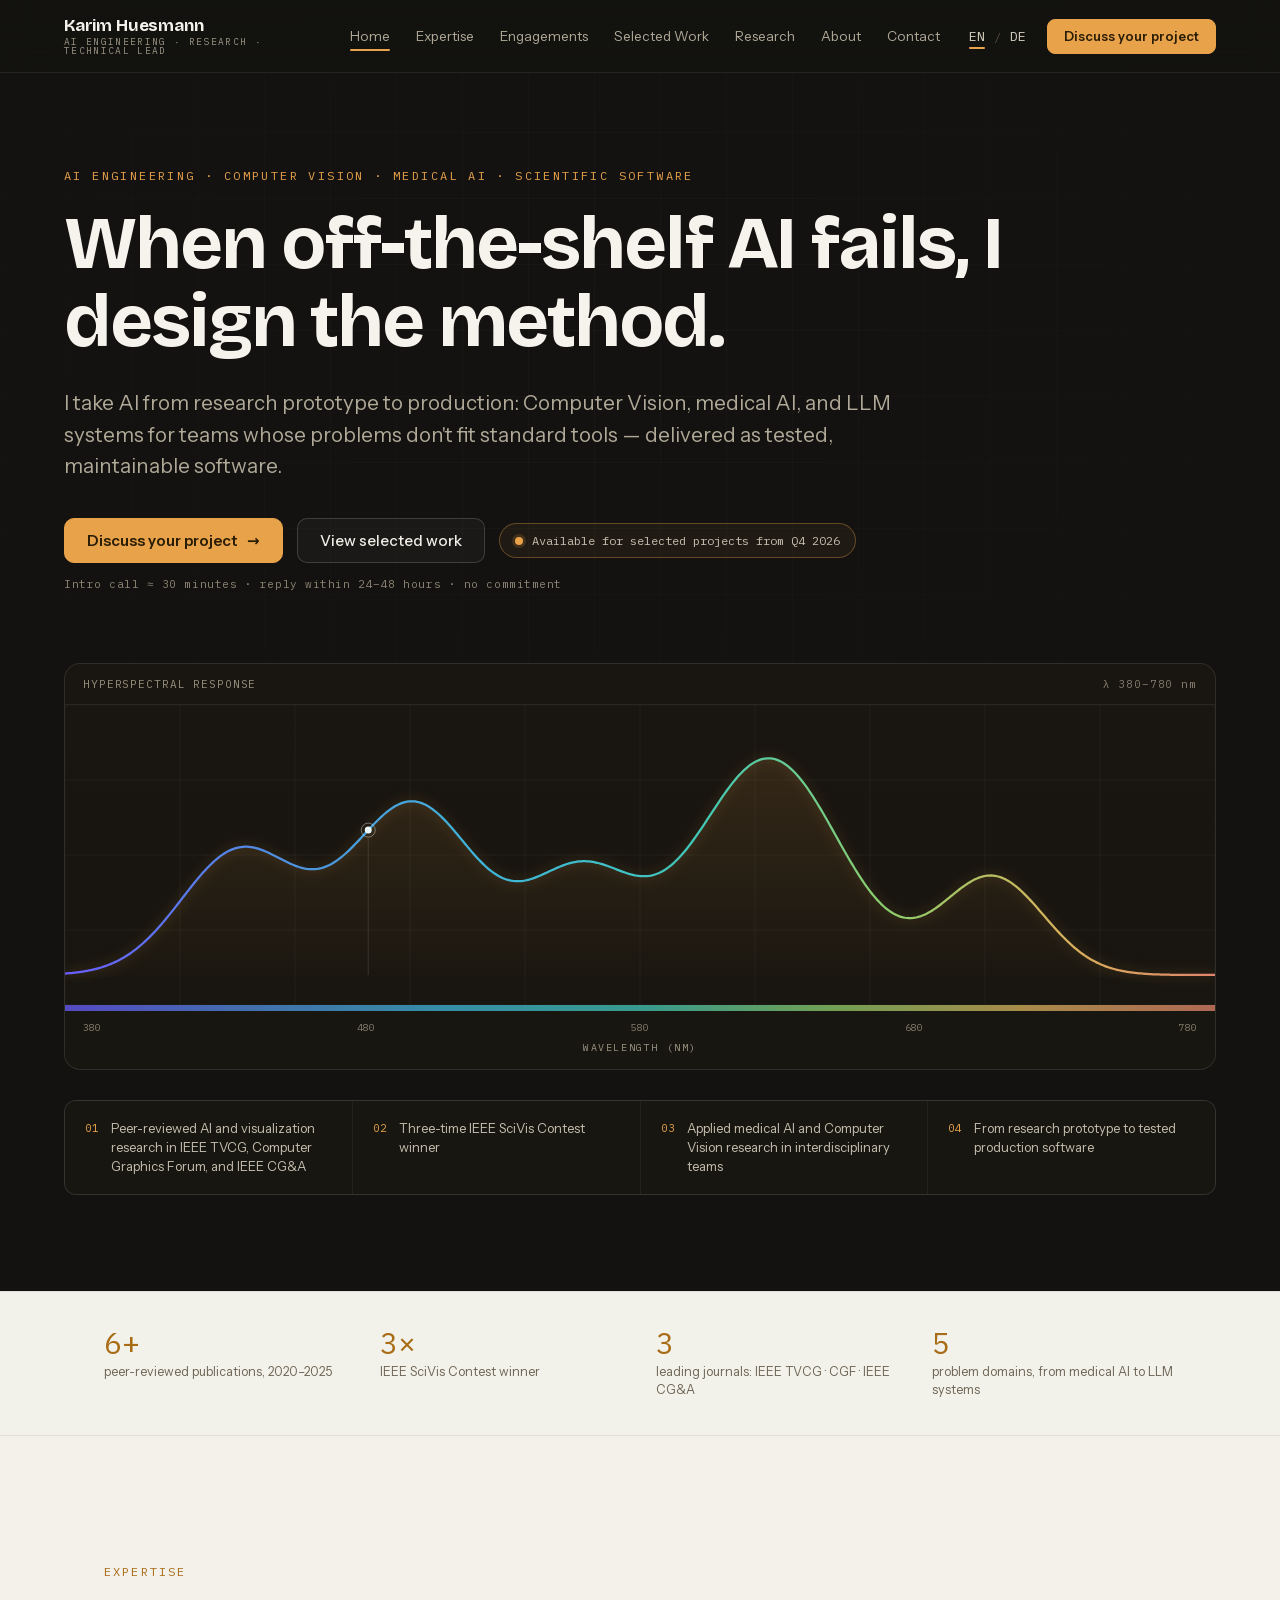
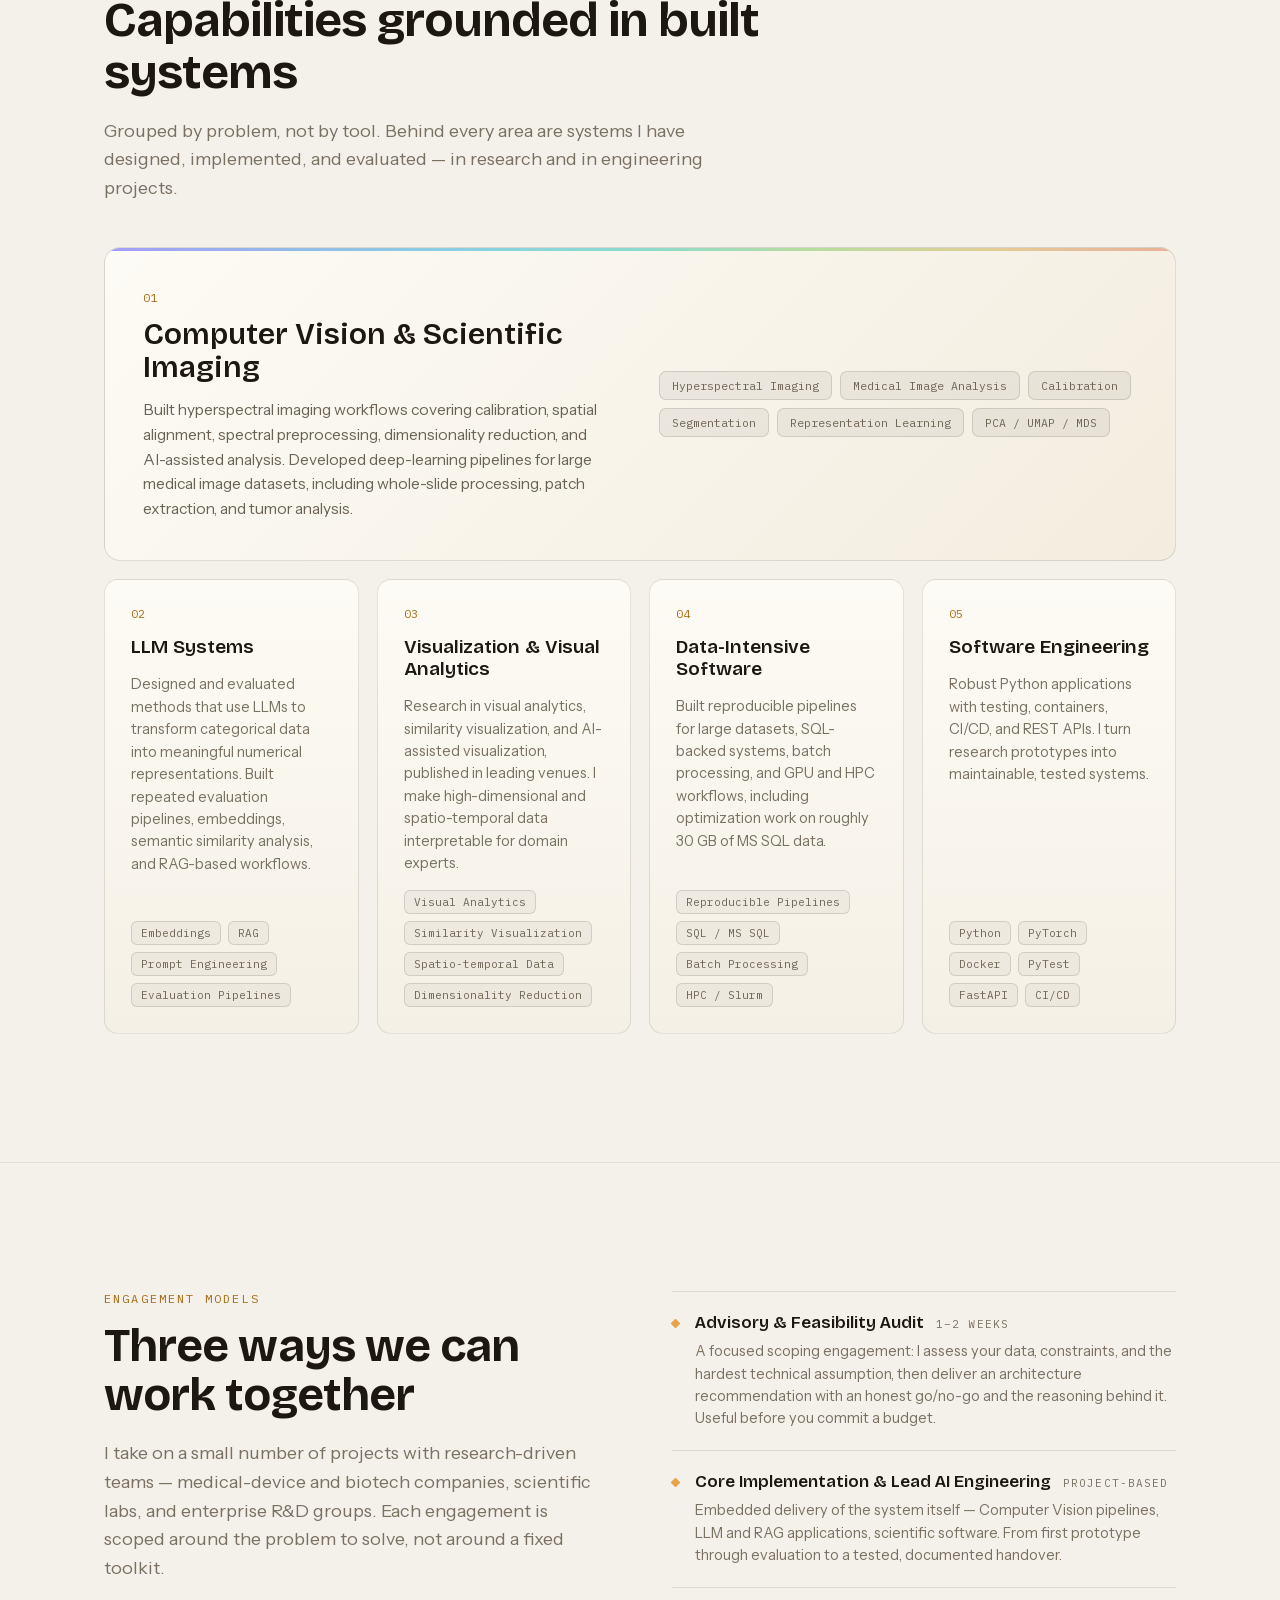
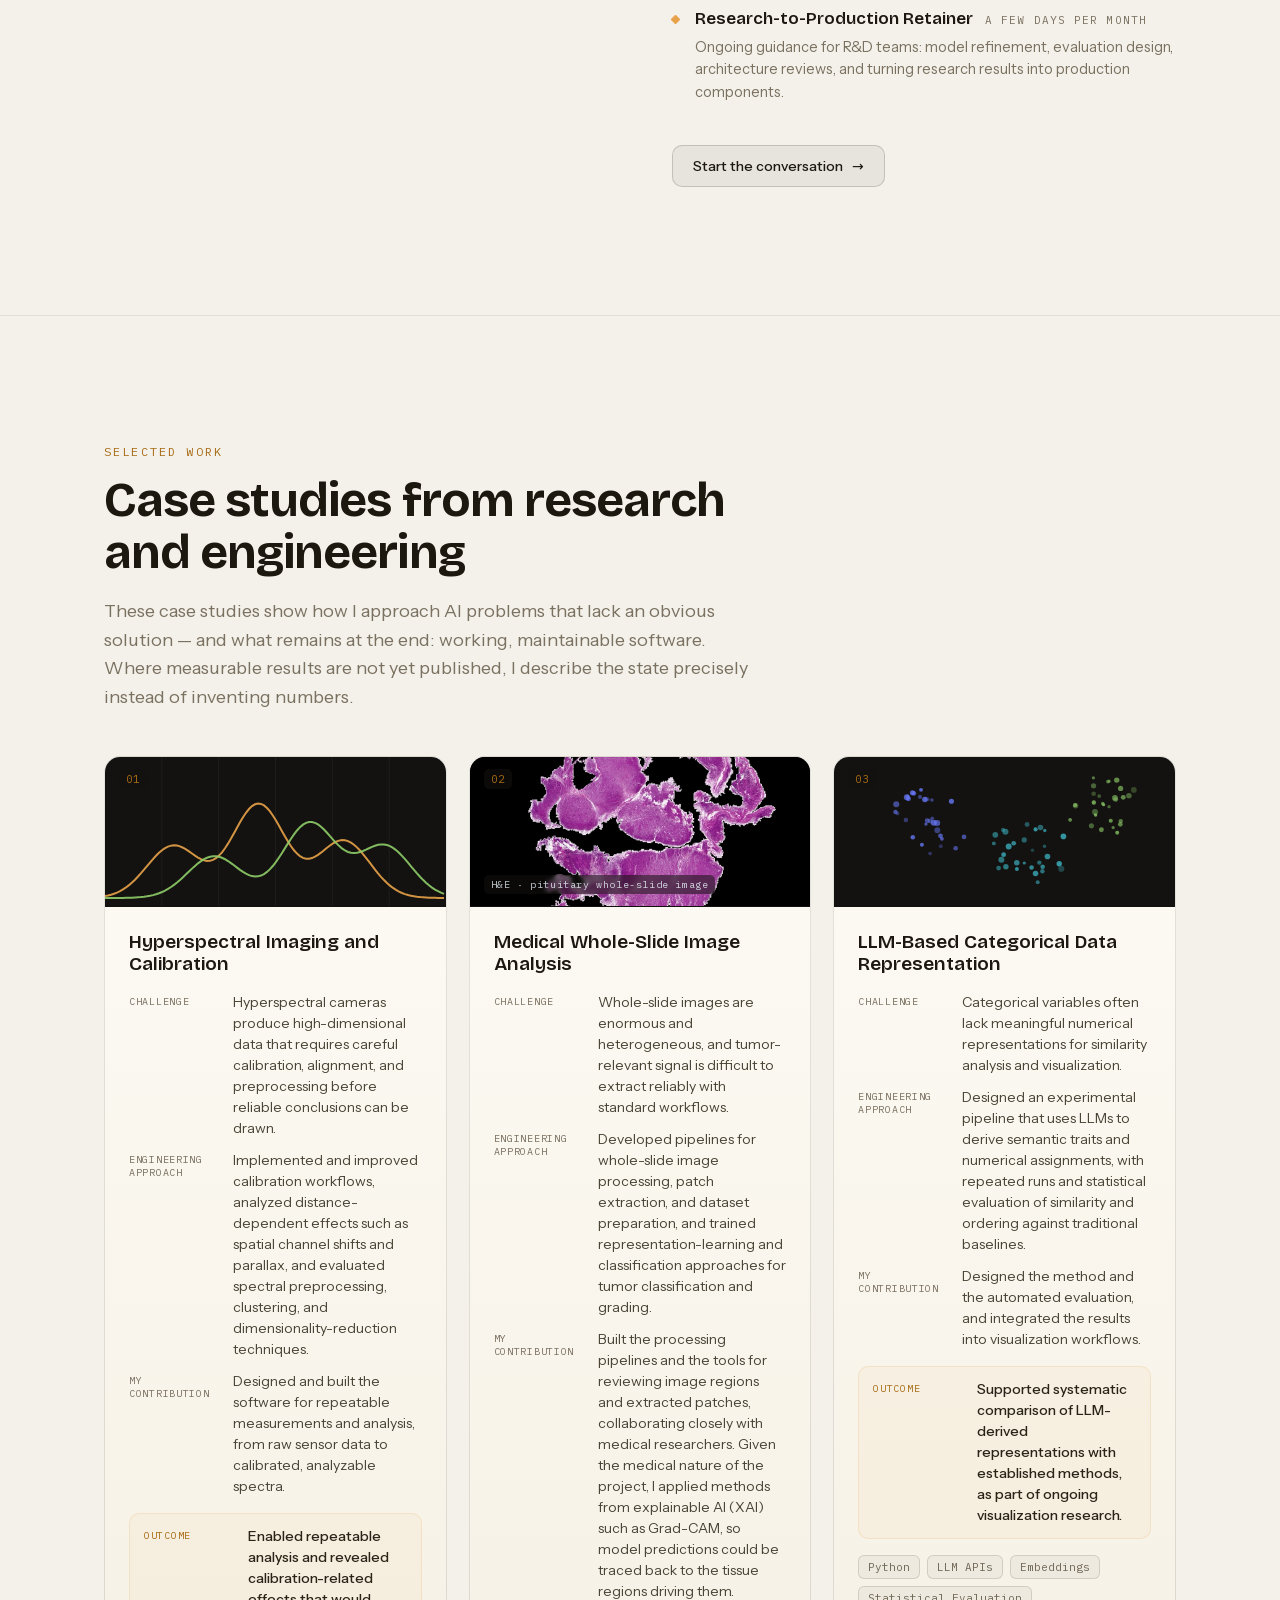
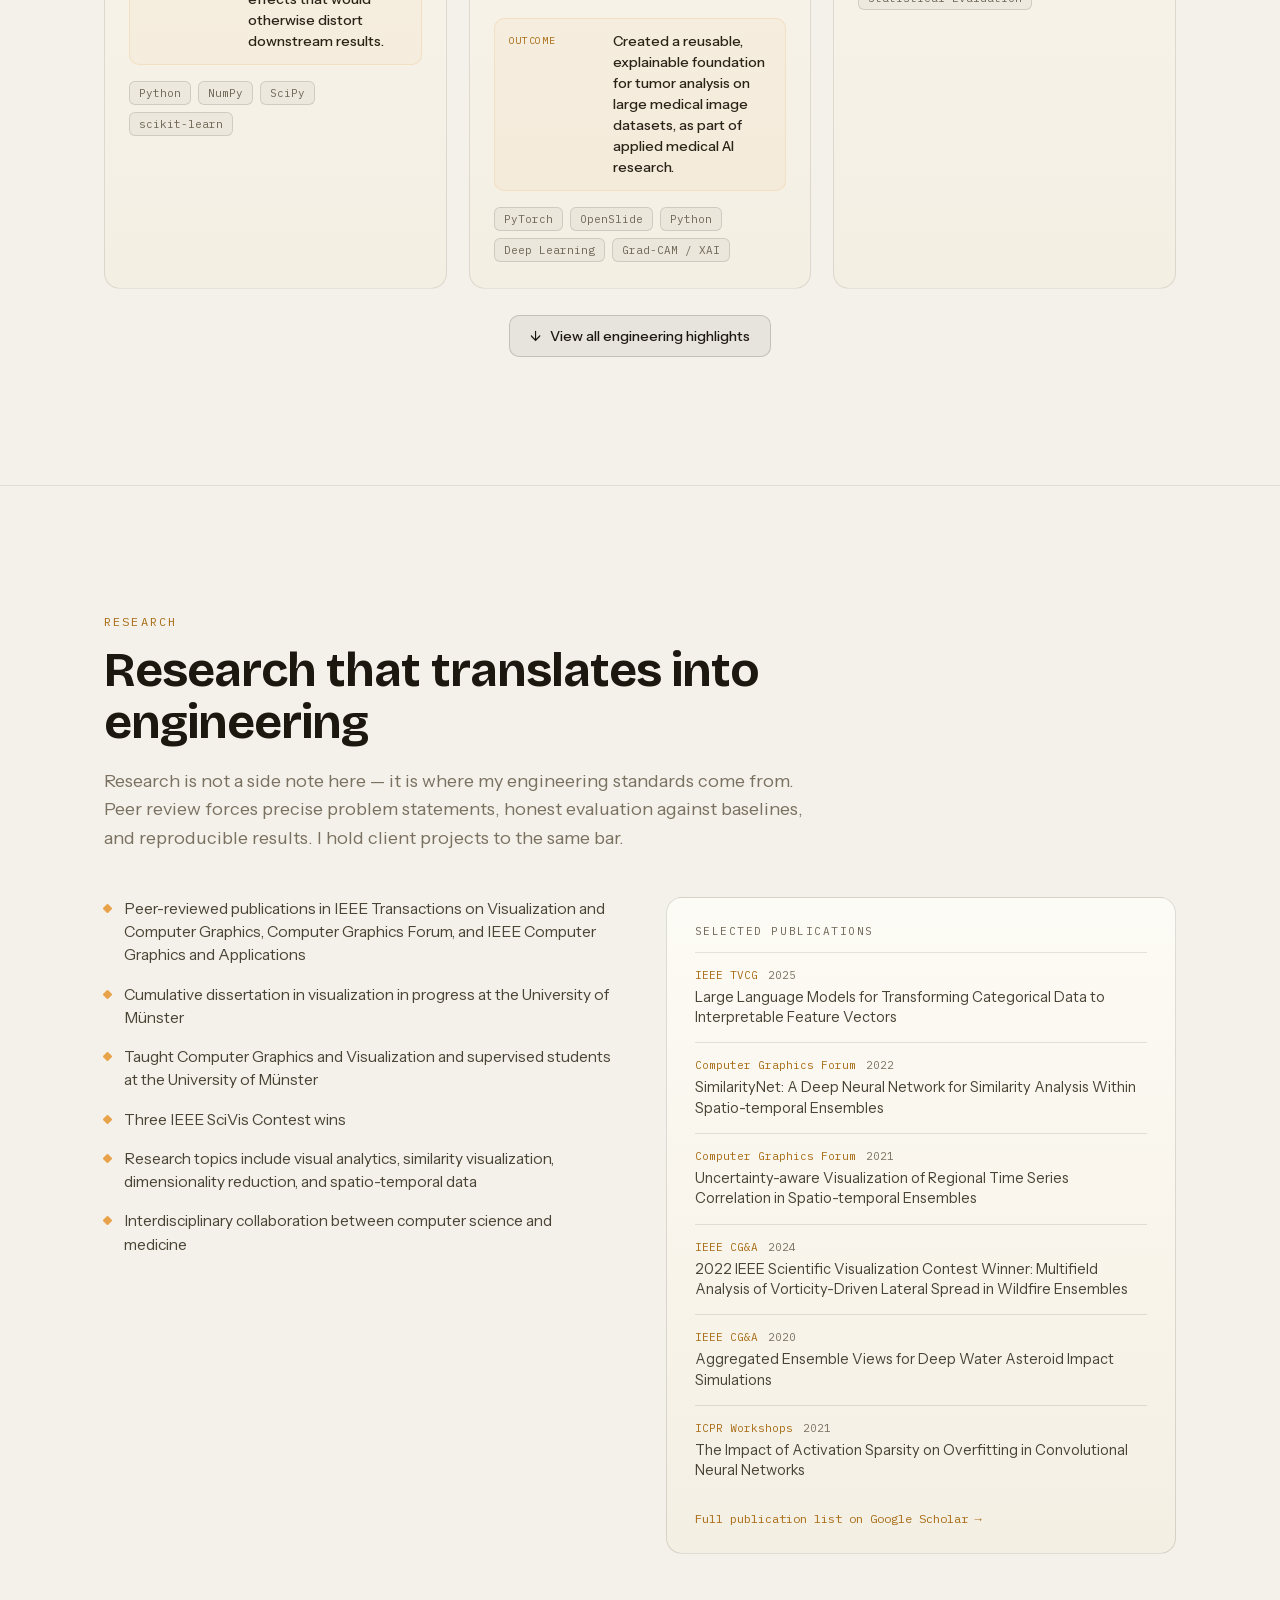
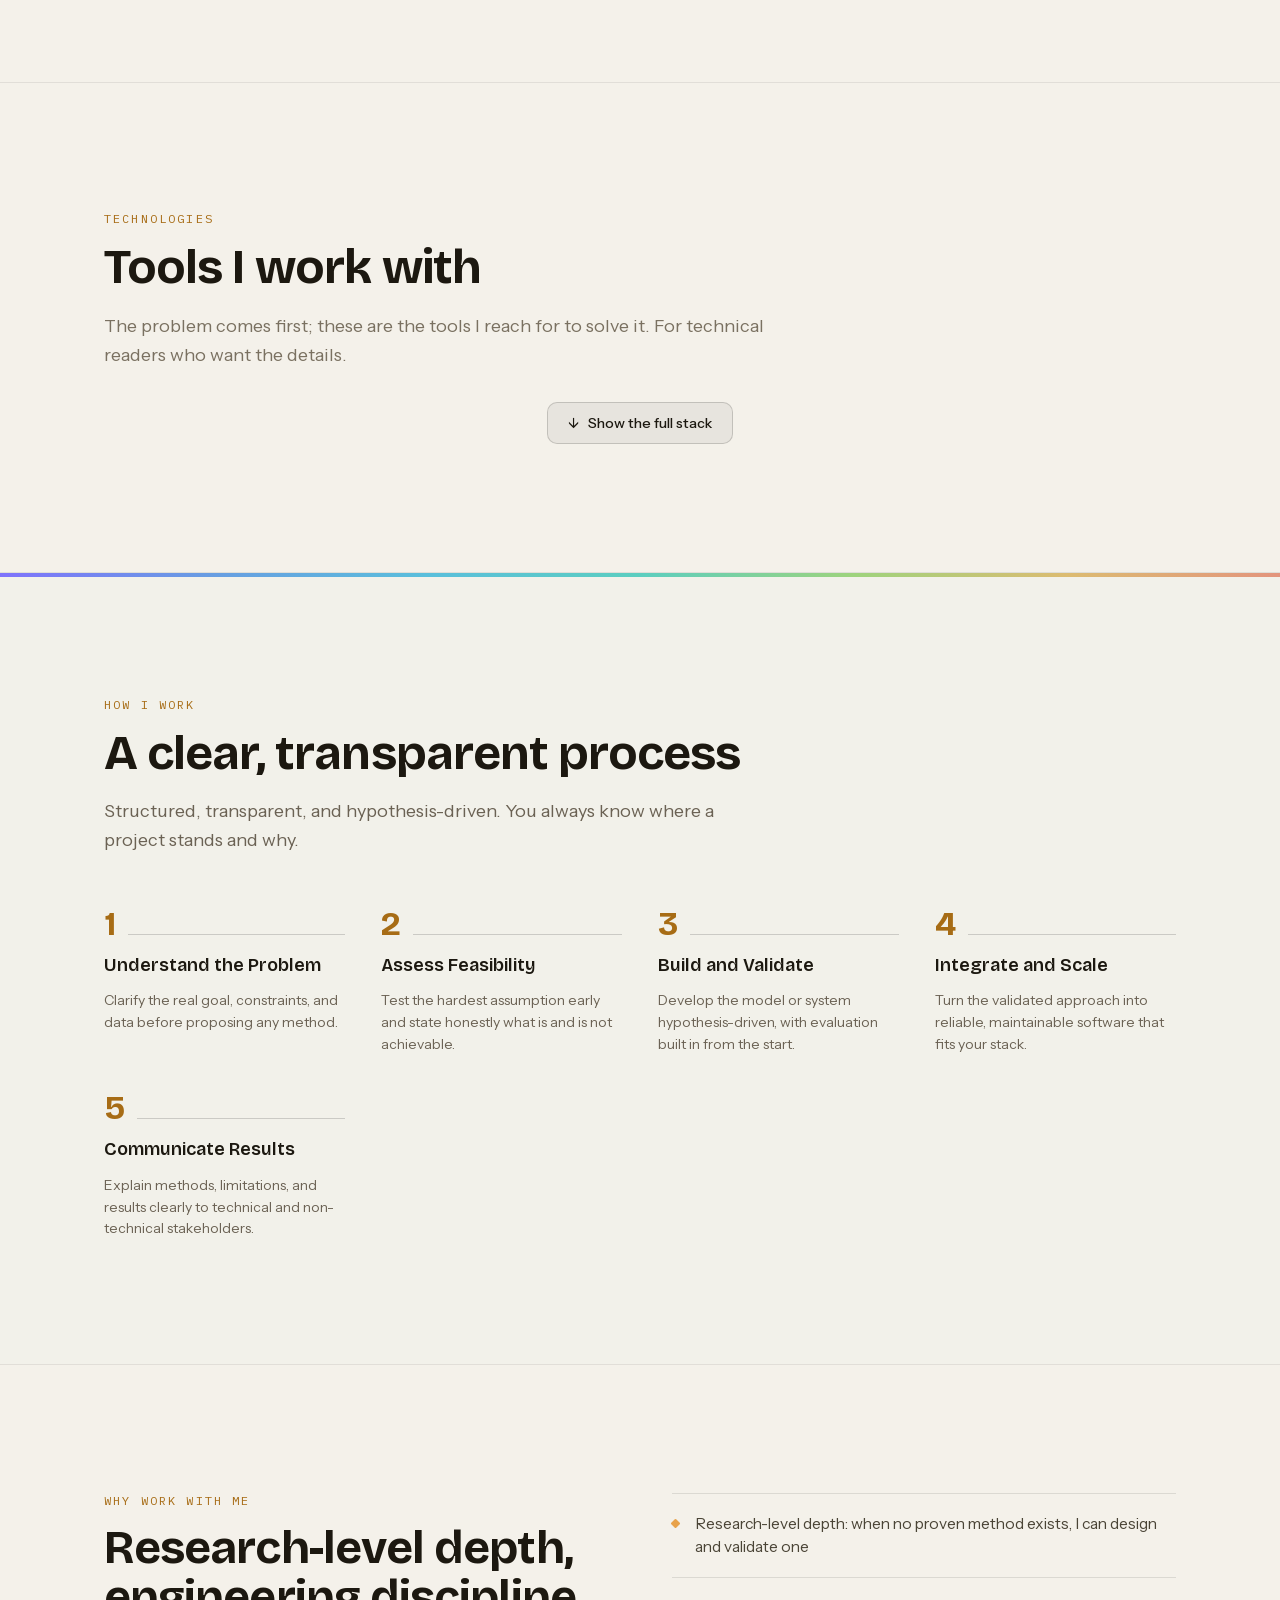
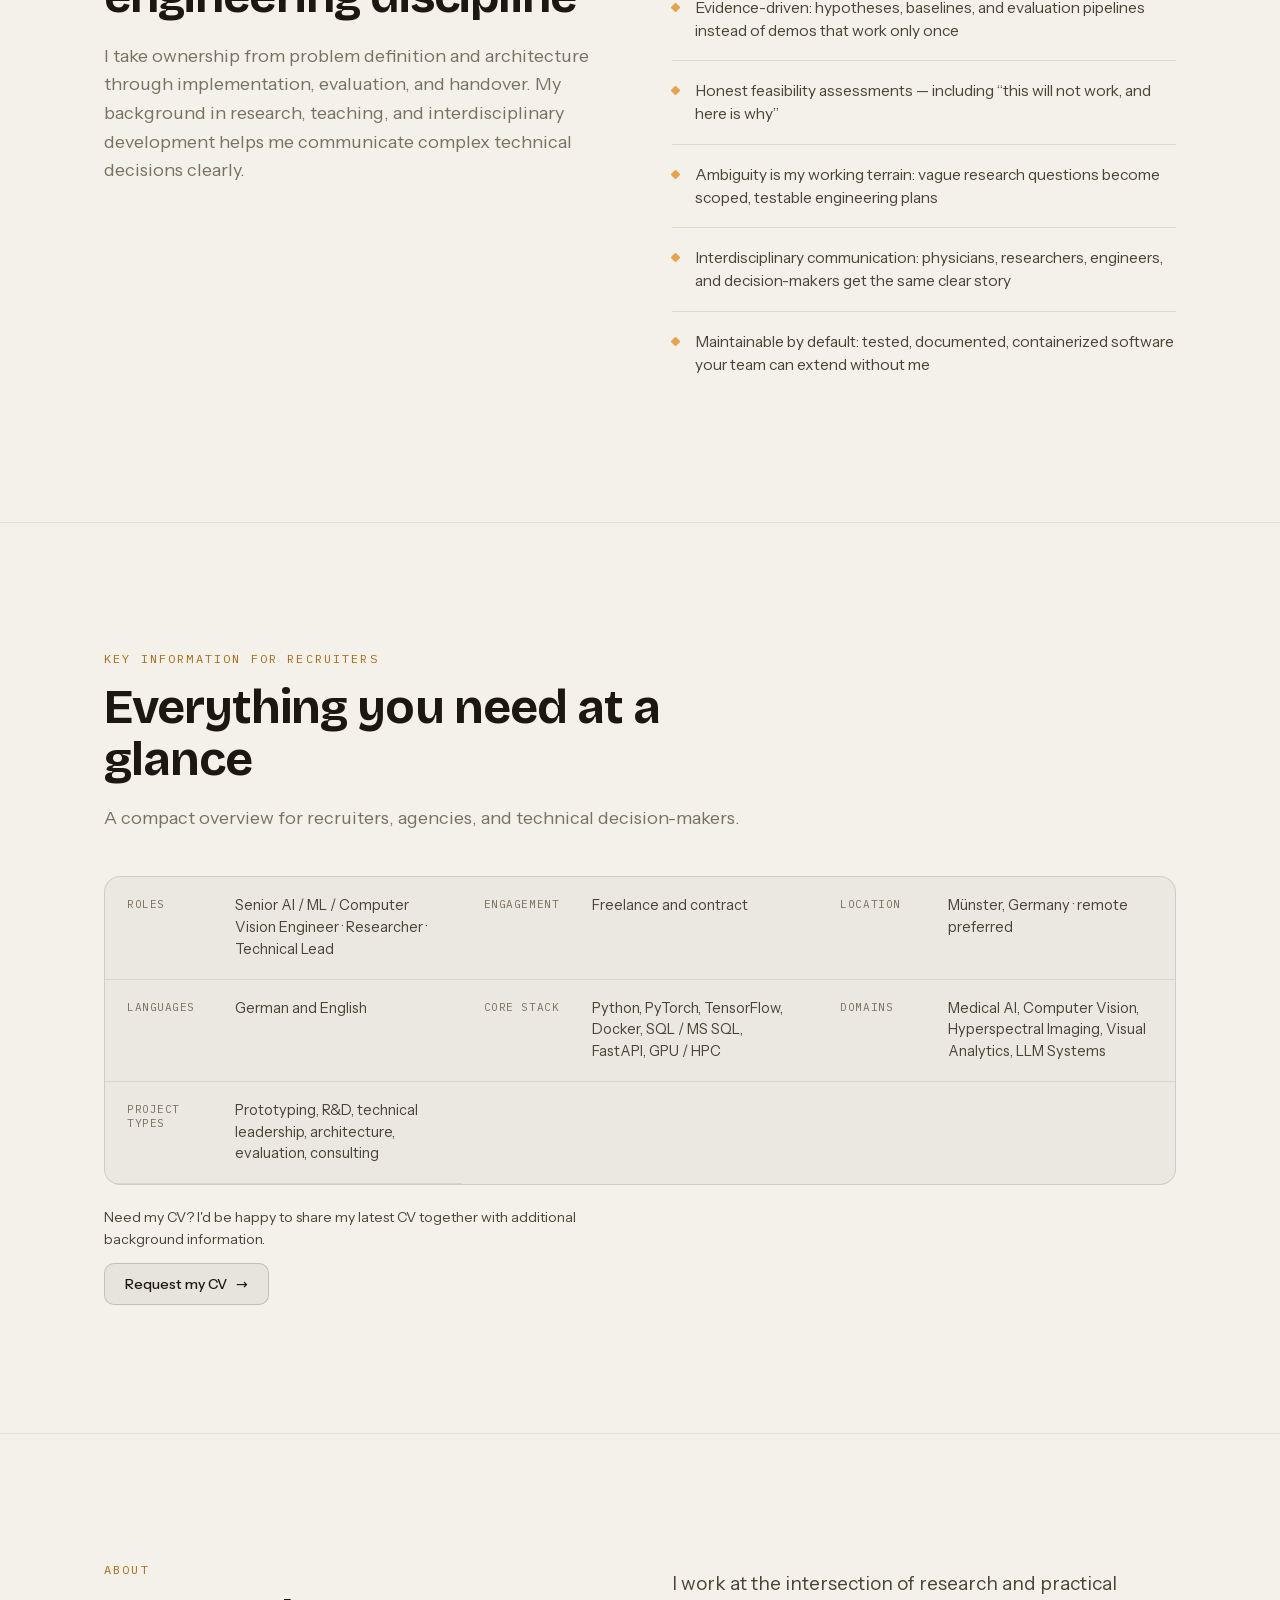
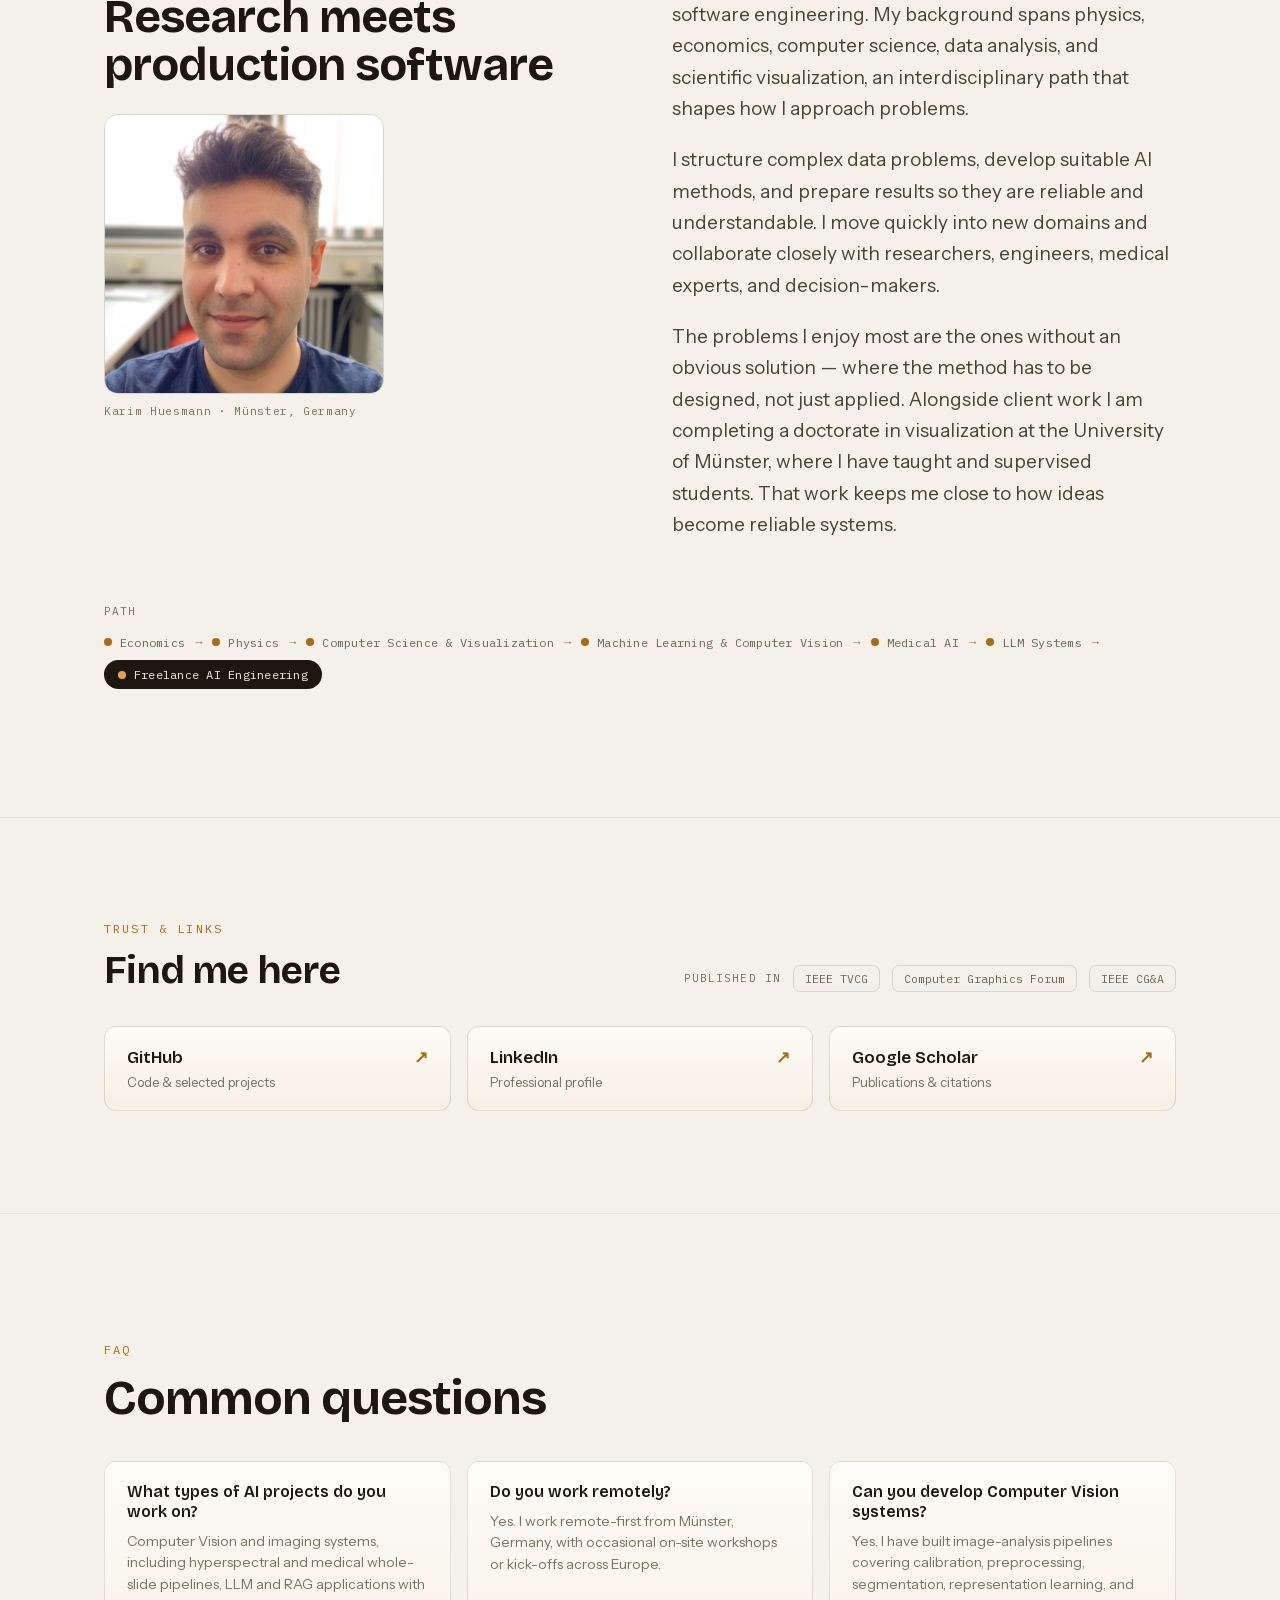
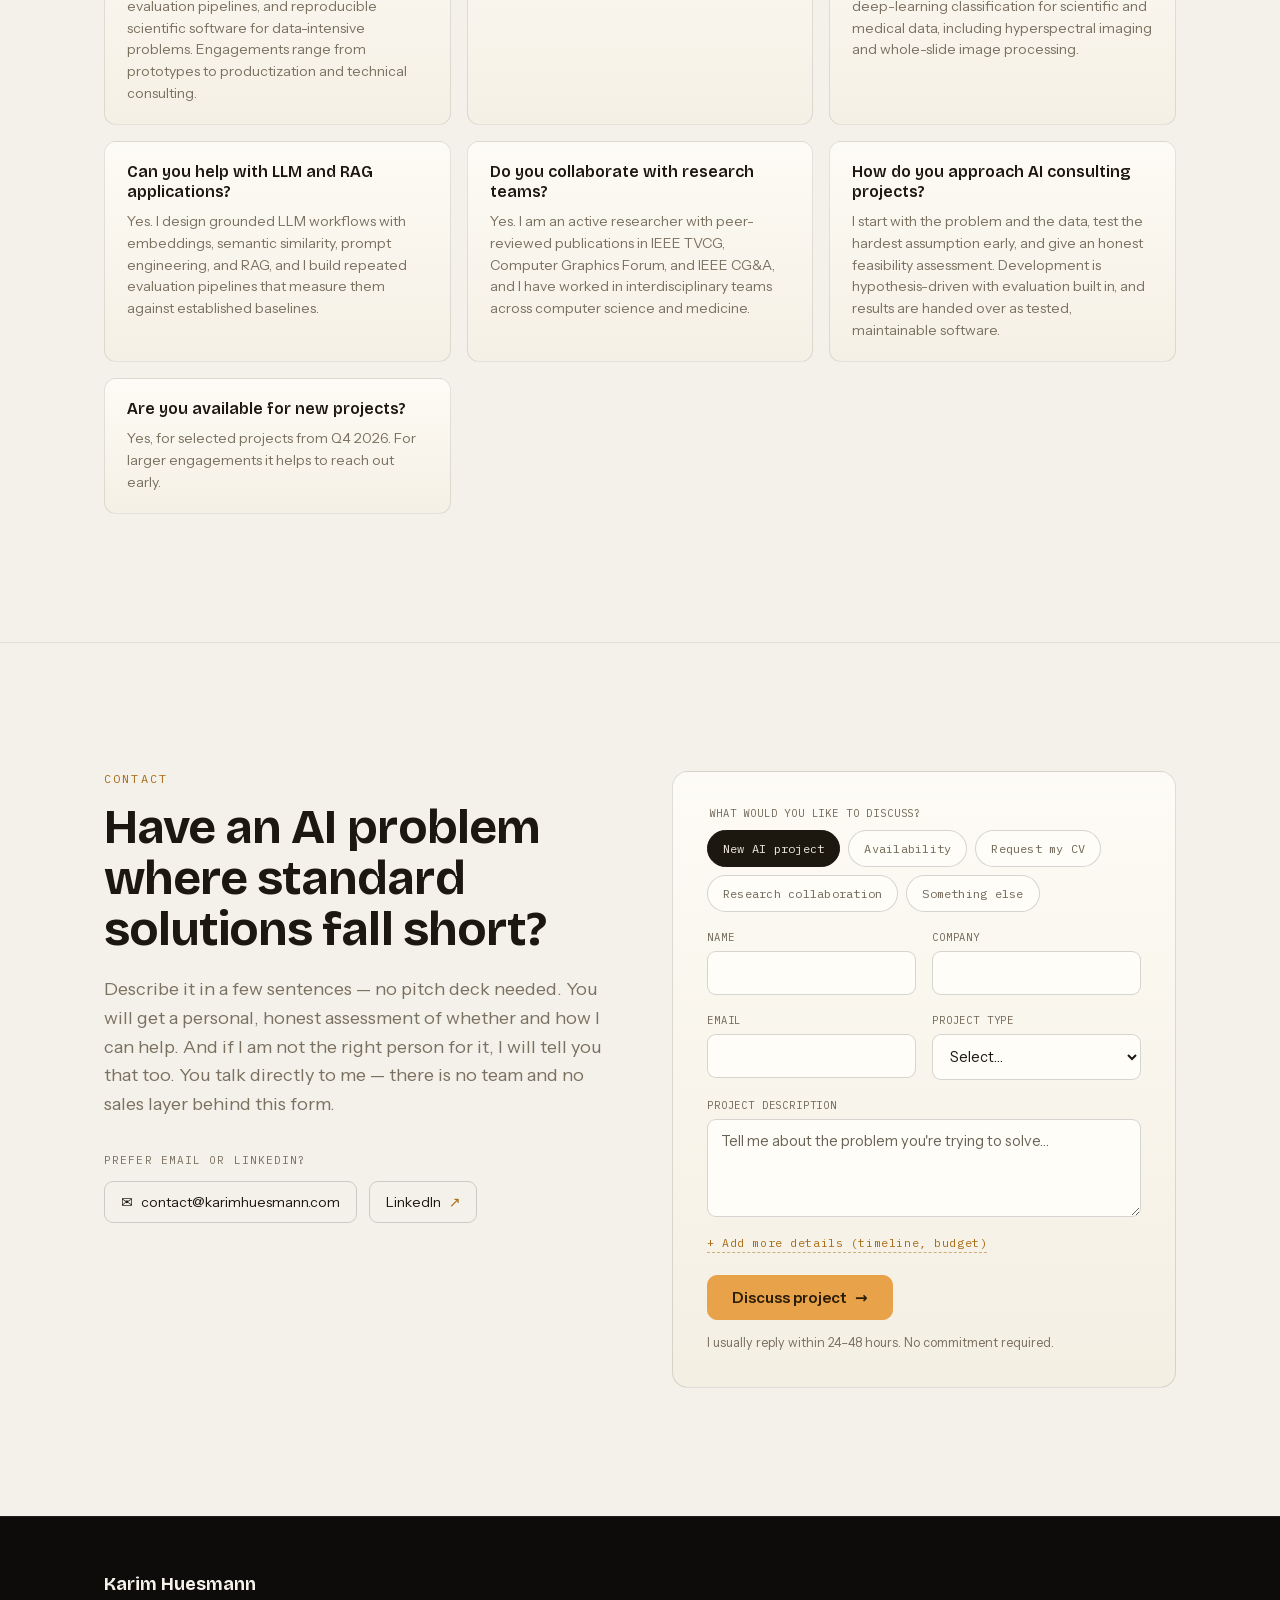
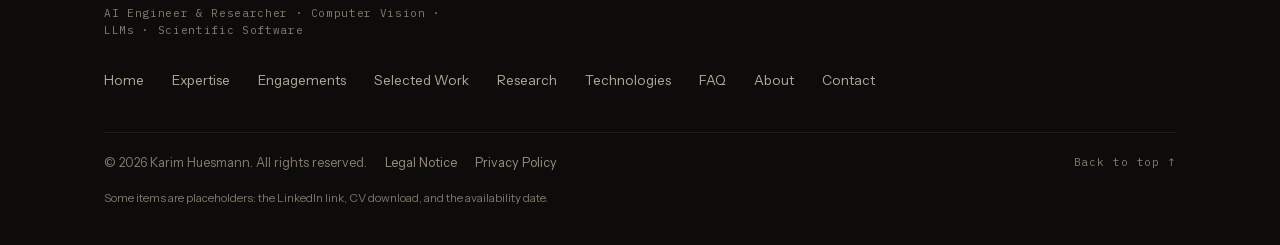
==== index.html @ e83dd6cb "some additions and changes" ====
<!DOCTYPE html>
<!--
  Standalone hand-editable version of karimhuesmann.com.
  - All content is plain HTML below. English text lives in the elements;
    German translations live in data-de attributes on the same elements
    (the small script at the bottom swaps them).
  - Fonts are in ./fonts, icons and og-image in the site root.
  - All styling lives in styles.css (fonts, base rules, then one class per component,
    ordered top to bottom of the page). No inline styles.
-->
<html lang="en">
<head>
<meta charset="utf-8">
<meta name="viewport" content="width=device-width, initial-scale=1">
<title>Karim Huesmann | Freelance AI Engineer | Computer Vision, LLMs &amp; Medical AI</title>
<meta name="description" content="Freelance AI engineer and researcher in Münster, Germany. Computer Vision, LLM and RAG systems, medical imaging, and reproducible Python pipelines.">
<link rel="canonical" href="https://karimhuesmann.com/">
<meta name="robots" content="index,follow,max-image-preview:large">
<meta name="theme-color" content="#131210">
<link rel="icon" href="favicon.ico" sizes="48x48">
<link rel="icon" type="image/png" sizes="32x32" href="favicon-32x32.png">
<link rel="apple-touch-icon" href="apple-touch-icon.png">
<link rel="manifest" href="site.webmanifest">
<meta property="og:type" content="website">
<meta property="og:site_name" content="Karim Huesmann">
<meta property="og:title" content="Karim Huesmann | Freelance AI Engineer | Computer Vision, LLMs &amp; Medical AI">
<meta property="og:description" content="Freelance AI engineer and researcher in Münster, Germany. Computer Vision, LLM and RAG systems, medical imaging, and reproducible Python pipelines.">
<meta property="og:url" content="https://karimhuesmann.com/">
<meta property="og:image" content="https://karimhuesmann.com/og-image.png">
<meta property="og:image:width" content="1200">
<meta property="og:image:height" content="630">
<meta property="og:image:alt" content="Karim Huesmann, Freelance AI Engineer and Researcher: Computer Vision, LLMs and RAG, Medical AI, Scientific Software">
<meta property="og:locale" content="en_US">
<meta property="og:locale:alternate" content="de_DE">
<meta name="twitter:card" content="summary_large_image">
<meta name="twitter:title" content="Karim Huesmann | Freelance AI Engineer | Computer Vision, LLMs &amp; Medical AI">
<meta name="twitter:description" content="Freelance AI engineer and researcher in Münster, Germany. Computer Vision, LLM and RAG systems, medical imaging, and reproducible Python pipelines.">
<meta name="twitter:image" content="https://karimhuesmann.com/og-image.png">
<script type="application/ld+json">{"@context": "https://schema.org", "@graph": [{"@type": "Person", "@id": "https://karimhuesmann.com/#karim", "name": "Karim Huesmann", "url": "https://karimhuesmann.com/", "jobTitle": "Freelance AI Engineer and Researcher", "email": "mailto:karxxm@googlemail.com", "sameAs": ["https://scholar.google.de/citations?user=oMyql-AAAAAJ", "https://github.com/khuesmann", "https://dblp.org/pid/227/6052.html", "https://www.researchgate.net/profile/Karim-Huesmann"], "address": {"@type": "PostalAddress", "addressLocality": "Münster", "addressCountry": "DE"}, "affiliation": {"@type": "CollegeOrUniversity", "name": "University of Münster"}, "knowsLanguage": ["de", "en"], "knowsAbout": ["Computer Vision", "Hyperspectral Imaging", "Medical Image Analysis", "Whole-Slide Imaging", "Large Language Models", "Retrieval-Augmented Generation", "Embeddings", "Visual Analytics", "Scientific Visualization", "Machine Learning", "Deep Learning", "Python", "PyTorch", "TensorFlow", "Reproducible Research", "Data Pipelines"]}, {"@type": "WebSite", "@id": "https://karimhuesmann.com/#website", "url": "https://karimhuesmann.com/", "name": "Karim Huesmann", "inLanguage": ["en", "de"], "publisher": {"@id": "https://karimhuesmann.com/#karim"}}, {"@type": "ProfessionalService", "@id": "https://karimhuesmann.com/#service", "name": "Karim Huesmann · AI Engineering", "url": "https://karimhuesmann.com/", "image": "https://karimhuesmann.com/og-image.png", "description": "Freelance AI engineering and consulting: Computer Vision systems, LLM and RAG applications, AI prototyping and productization, data and research pipelines, technical consulting.", "provider": {"@id": "https://karimhuesmann.com/#karim"}, "address": {"@type": "PostalAddress", "addressLocality": "Münster", "addressCountry": "DE"}, "areaServed": "Remote / Europe"}, {"@type": "FAQPage", "@id": "https://karimhuesmann.com/#faq", "mainEntity": [{"@type": "Question", "name": "What types of AI projects do you work on?", "acceptedAnswer": {"@type": "Answer", "text": "Computer Vision and imaging systems, including hyperspectral and medical whole-slide pipelines, LLM and RAG applications with evaluation pipelines, and reproducible scientific software for data-intensive problems. Engagements range from prototypes to productization and technical consulting."}}, {"@type": "Question", "name": "Do you work remotely?", "acceptedAnswer": {"@type": "Answer", "text": "Yes. I work remote-first from Münster, Germany, with occasional on-site workshops or kick-offs across Europe."}}, {"@type": "Question", "name": "Can you develop Computer Vision systems?", "acceptedAnswer": {"@type": "Answer", "text": "Yes. I have built image-analysis pipelines covering calibration, preprocessing, segmentation, representation learning, and deep-learning classification for scientific and medical data, including hyperspectral imaging and whole-slide image processing."}}, {"@type": "Question", "name": "Can you help with LLM and RAG applications?", "acceptedAnswer": {"@type": "Answer", "text": "Yes. I design grounded LLM workflows with embeddings, semantic similarity, prompt engineering, and RAG, and I build repeated evaluation pipelines that measure them against established baselines."}}, {"@type": "Question", "name": "Do you collaborate with research teams?", "acceptedAnswer": {"@type": "Answer", "text": "Yes. I am an active researcher with peer-reviewed publications in IEEE TVCG, Computer Graphics Forum, and IEEE CG&A, and I have worked in interdisciplinary teams across computer science and medicine."}}, {"@type": "Question", "name": "How do you approach AI consulting projects?", "acceptedAnswer": {"@type": "Answer", "text": "I start with the problem and the data, test the hardest assumption early, and give an honest feasibility assessment. Development is hypothesis-driven with evaluation built in, and results are handed over as tested, maintainable software."}}, {"@type": "Question", "name": "Are you available for new projects?", "acceptedAnswer": {"@type": "Answer", "text": "Yes, for selected projects from Q4 2026. For larger engagements it helps to reach out early."}}]}]}</script>
<link rel="stylesheet" href="styles.css">
</head>
<body>
<div id="page">
<a class="kh-skip" href="#home"><span data-de="Zum Inhalt springen">Skip to content</span></a>

<header class="site-header">
  <div class="header-inner">
    <a class="brand" href="#home">
      <span class="brand-name">Karim Huesmann</span>
      <span class="brand-role"><span data-de="AI Engineering · Forschung · Technical Lead">AI Engineering · Research · Technical Lead</span></span>
    </a>
    <nav class="nav-desktop" data-desktop-nav="" aria-label="Primary">
      
        <a class="nav-link hv1" href="#home"><span data-de="Start">Home</span></a>
      
        <a class="nav-link hv1" href="#expertise">Expertise</a>
      
        <a class="nav-link hv1" href="#services"><span data-de="Zusammenarbeit">Engagements</span></a>
      
        <a class="nav-link hv1" href="#projects"><span data-de="Projekte">Selected Work</span></a>
      
        <a class="nav-link hv1" href="#research"><span data-de="Forschung">Research</span></a>
      
        <a class="nav-link hv1" href="#about"><span data-de="Über mich">About</span></a>
      
        <a class="nav-link hv1" href="#contact"><span data-de="Kontakt">Contact</span></a>
      
    </nav>
    <div class="header-actions">
      <div class="lang-switch">
        <button id="btn-en" class="lang-btn active" aria-pressed="true">EN</button>
        <span class="lang-divider">/</span>
        <button id="btn-de" class="lang-btn" aria-pressed="false">DE</button>
      </div>
      <a class="hv2 header-cta" data-desktop-nav="" href="#contact"><span data-de="Projekt besprechen">Discuss your project</span></a>
      <button class="burger" data-menu-btn="" id="menu-btn" aria-label="Menu" aria-expanded="false">
        <span class="burger-line"></span>
        <span class="burger-line"></span>
        <span class="burger-line"></span>
      </button>
    </div>
  </div>
  <div class="mobile-panel" data-mobile-panel="" id="mobile-panel" hidden>
      
        <a class="mobile-link" href="#home"><span data-de="Start">Home</span></a>
      
        <a class="mobile-link" href="#expertise">Expertise</a>
      
        <a class="mobile-link" href="#services"><span data-de="Zusammenarbeit">Engagements</span></a>
      
        <a class="mobile-link" href="#projects"><span data-de="Projekte">Selected Work</span></a>
      
        <a class="mobile-link" href="#research"><span data-de="Forschung">Research</span></a>
      
        <a class="mobile-link" href="#about"><span data-de="Über mich">About</span></a>
      
        <a class="mobile-link" href="#contact"><span data-de="Kontakt">Contact</span></a>
      
      <a class="mobile-cta" href="#contact"><span data-de="Projekt besprechen">Discuss your project</span></a>
    </div>
</header>

<main>
<section class="hero" id="home">
  <div class="hero-bg" aria-hidden="true"></div>
  <div class="hero-inner">
    <h1 class="hero-title">
      <span class="hero-eyebrow" data-hero-in=""><span data-de="AI Engineering · Computer Vision · Medical AI · Wissenschaftliche Software">AI Engineering · Computer Vision · Medical AI · Scientific Software</span></span>
      <span class="hero-headline" data-hero-in=""><span data-de="Wo Standard-KI scheitert, entwerfe ich die Methode.">When off-the-shelf AI fails, I design the method.</span></span>
    </h1>
    <p class="hero-sub" data-hero-in=""><span data-de="Ich bringe KI vom Forschungsprototyp in die Produktion: Computer-Vision-, Medical-AI- und LLM-Systeme für Teams, deren Probleme nicht in Standardwerkzeuge passen — übergeben als getestete, wartbare Software.">I take AI from research prototype to production: Computer Vision, medical AI, and LLM systems for teams whose problems don't fit standard tools — delivered as tested, maintainable software.</span></p>
    <div class="hero-actions" data-hero-in="">
      <a class="hv3 btn-primary" href="#contact"><span data-de="Projekt besprechen">Discuss your project</span> <span aria-hidden="true">→</span></a>
      <a class="hv4 btn-ghost" href="#projects"><span data-de="Ausgewählte Arbeiten ansehen">View selected work</span></a>
        <span class="avail-badge">
          <span class="avail-dot" data-pulse=""></span><span data-de="Verfügbar für ausgewählte Projekte ab Q4 2026">Available for selected projects from Q4 2026</span>
        </span>
    </div>
    <p class="hero-micro" data-hero-in=""><span data-de="Kennenlerngespräch ≈ 30 Min. · Antwort innerhalb von 24–48 h · unverbindlich">Intro call ≈ 30 minutes · reply within 24–48 hours · no commitment</span></p>
    <div class="hero-chart" data-hero-in="">
      <div class="chart-head">
        <span class="chart-label-strong">HYPERSPECTRAL RESPONSE</span>
        <span class="chart-label">λ 380–780 nm</span>
      </div>
      <div class="chart-body">
        <canvas class="canvas-block" id="hero-canvas" aria-hidden="true"></canvas>
      </div>
      <div class="spectrum-strip" aria-hidden="true"></div>
      <div class="chart-axis-wrap">
        <div class="chart-axis">
          <span>380</span><span>480</span><span>580</span><span>680</span><span>780</span>
        </div>
        <div class="chart-axis-title">Wavelength (nm)</div>
      </div>
    </div>
    <div class="trust-grid" data-hero-in="">
      
        <div class="trust-cell">
          <span class="trust-num">01</span>
          <span class="trust-text"><span data-de="Begutachtete KI- und Visualisierungsforschung in IEEE TVCG, Computer Graphics Forum und IEEE CG&amp;A">Peer-reviewed AI and visualization research in IEEE TVCG, Computer Graphics Forum, and IEEE CG&amp;A</span></span>
        </div>
      
        <div class="trust-cell">
          <span class="trust-num">02</span>
          <span class="trust-text"><span data-de="Dreifacher Gewinner des IEEE SciVis Contest">Three-time IEEE SciVis Contest winner</span></span>
        </div>

        <div class="trust-cell">
          <span class="trust-num">03</span>
          <span class="trust-text"><span data-de="Angewandte Medical-AI- und Computer-Vision-Forschung in interdisziplinären Teams">Applied medical AI and Computer Vision research in interdisciplinary teams</span></span>
        </div>

        <div class="trust-cell">
          <span class="trust-num">04</span>
          <span class="trust-text"><span data-de="Vom Forschungsprototyp zu getesteter, produktionsreifer Software">From research prototype to tested production software</span></span>
        </div>
      
    </div>
  </div>
</section>

<section class="stats-strip" aria-label="Key numbers">
  <div class="container stats-row" data-reveal="">
    <div class="stat-cell">
      <span class="stat-num">6+</span>
      <span class="stat-label"><span data-de="Begutachtete Publikationen, 2020–2025">peer-reviewed publications, 2020–2025</span></span>
    </div>
    <div class="stat-cell">
      <span class="stat-num">3×</span>
      <span class="stat-label"><span data-de="IEEE SciVis Contest Gewinner">IEEE SciVis Contest winner</span></span>
    </div>
    <div class="stat-cell">
      <span class="stat-num">3</span>
      <span class="stat-label"><span data-de="Führende Journals: IEEE TVCG · CGF · IEEE CG&amp;A">leading journals: IEEE TVCG · CGF · IEEE CG&amp;A</span></span>
    </div>
    <div class="stat-cell">
      <span class="stat-num">5</span>
      <span class="stat-label"><span data-de="Problemdomänen, von Medical AI bis LLM-Systeme">problem domains, from medical AI to LLM systems</span></span>
    </div>
  </div>
</section>

<section class="section" id="expertise">
  <div class="container">
    <div class="section-head" data-reveal="">
      <p class="eyebrow">Expertise</p>
      <h2 class="section-title"><span data-de="Fähigkeiten, belegt durch gebaute Systeme">Capabilities grounded in built systems</span></h2>
      <p class="section-intro"><span data-de="Gruppiert nach Problem, nicht nach Werkzeug. Hinter jedem Bereich stehen Systeme, die ich entworfen, implementiert und evaluiert habe — in Forschung und in Engineering-Projekten.">Grouped by problem, not by tool. Behind every area are systems I have designed, implemented, and evaluated — in research and in engineering projects.</span></p>
    </div>
    <div class="block-gap" data-reveal="">
      <article class="feature-card">
        <div class="spectrum-top" aria-hidden="true"></div>
        <div>
          <span class="num-accent">01</span>
          <h3 class="feature-title"><span data-de="Computer Vision &amp; wissenschaftliche Bildgebung">Computer Vision &amp; Scientific Imaging</span></h3>
          <p class="feature-desc"><span data-de="Hyperspektrale Bildgebungs-Workflows von Kalibrierung über räumliche Ausrichtung und spektrale Vorverarbeitung bis zu Dimensionsreduktion und KI-gestützter Analyse. Deep-Learning-Pipelines für große medizinische Bilddatensätze, einschließlich Whole-Slide-Verarbeitung, Patch-Extraktion und Tumoranalyse.">Built hyperspectral imaging workflows covering calibration, spatial alignment, spectral preprocessing, dimensionality reduction, and AI-assisted analysis. Developed deep-learning pipelines for large medical image datasets, including whole-slide processing, patch extraction, and tumor analysis.</span></p>
        </div>
        <div class="feature-tags">
          
            <span class="chip-lg"><span data-de="Hyperspektrale Bildgebung">Hyperspectral Imaging</span></span>
          
            <span class="chip-lg"><span data-de="Medizinische Bildanalyse">Medical Image Analysis</span></span>
          
            <span class="chip-lg"><span data-de="Kalibrierung">Calibration</span></span>
          
            <span class="chip-lg"><span data-de="Segmentierung">Segmentation</span></span>
          
            <span class="chip-lg">Representation Learning</span>
          
            <span class="chip-lg">PCA / UMAP / MDS</span>
          
        </div>
      </article>
    </div>
    <div class="cards-grid" data-reveal="">
      
        <article class="hv5 card">
          <span class="num-accent">02</span>
          <h3 class="card-title"><span data-de="LLM-Systeme">LLM Systems</span></h3>
          <p class="card-desc"><span data-de="Entwurf und Evaluation von Verfahren, die kategoriale Daten mit LLMs in aussagekräftige numerische Repräsentationen überführen. Wiederholbare Evaluations-Pipelines, Embeddings, semantische Ähnlichkeitsanalyse und RAG-basierte Workflows.">Designed and evaluated methods that use LLMs to transform categorical data into meaningful numerical representations. Built repeated evaluation pipelines, embeddings, semantic similarity analysis, and RAG-based workflows.</span></p>
          <div class="tag-row">
            
              <span class="chip">Embeddings</span>
            
              <span class="chip">RAG</span>
            
              <span class="chip">Prompt Engineering</span>
            
              <span class="chip"><span data-de="Evaluations-Pipelines">Evaluation Pipelines</span></span>
            
          </div>
        </article>
      
        <article class="hv5 card">
          <span class="num-accent">03</span>
          <h3 class="card-title"><span data-de="Visualisierung &amp; Visual Analytics">Visualization &amp; Visual Analytics</span></h3>
          <p class="card-desc"><span data-de="Forschung zu Visual Analytics, Ähnlichkeitsvisualisierung und KI-gestützter Visualisierung, publiziert in führenden Venues. Ich mache hochdimensionale und raum-zeitliche Daten für Fachexperten interpretierbar.">Research in visual analytics, similarity visualization, and AI-assisted visualization, published in leading venues. I make high-dimensional and spatio-temporal data interpretable for domain experts.</span></p>
          <div class="tag-row">
            
              <span class="chip">Visual Analytics</span>
            
              <span class="chip"><span data-de="Ähnlichkeitsvisualisierung">Similarity Visualization</span></span>
            
              <span class="chip"><span data-de="Raum-zeitliche Daten">Spatio-temporal Data</span></span>
            
              <span class="chip"><span data-de="Dimensionsreduktion">Dimensionality Reduction</span></span>
            
          </div>
        </article>
      
        <article class="hv5 card">
          <span class="num-accent">04</span>
          <h3 class="card-title"><span data-de="Datenintensive Software">Data-Intensive Software</span></h3>
          <p class="card-desc"><span data-de="Reproduzierbare Pipelines für große Datensätze, SQL-gestützte Systeme, Batch-Verarbeitung sowie GPU- und HPC-Workflows, einschließlich Optimierungsarbeit an rund 30 GB MS-SQL-Daten.">Built reproducible pipelines for large datasets, SQL-backed systems, batch processing, and GPU and HPC workflows, including optimization work on roughly 30 GB of MS SQL data.</span></p>
          <div class="tag-row">
            
              <span class="chip"><span data-de="Reproduzierbare Pipelines">Reproducible Pipelines</span></span>
            
              <span class="chip">SQL / MS SQL</span>
            
              <span class="chip"><span data-de="Batch-Verarbeitung">Batch Processing</span></span>
            
              <span class="chip">HPC / Slurm</span>
            
          </div>
        </article>
      
        <article class="hv5 card">
          <span class="num-accent">05</span>
          <h3 class="card-title">Software Engineering</h3>
          <p class="card-desc"><span data-de="Robuste Python-Anwendungen mit Tests, Containern, CI/CD und REST-APIs. Ich überführe Forschungsprototypen in wartbare, getestete Systeme.">Robust Python applications with testing, containers, CI/CD, and REST APIs. I turn research prototypes into maintainable, tested systems.</span></p>
          <div class="tag-row">
            
              <span class="chip">Python</span>
            
              <span class="chip">PyTorch</span>
            
              <span class="chip">Docker</span>
            
              <span class="chip">PyTest</span>
            
              <span class="chip">FastAPI</span>
            
              <span class="chip">CI/CD</span>
            
          </div>
        </article>
      
    </div>
  </div>
</section>

<section class="section" id="services">
  <div class="split-grid">
    <div data-reveal="">
      <p class="eyebrow"><span data-de="Engagement-Modelle">Engagement Models</span></p>
      <h2 class="split-title"><span data-de="Drei Formen der Zusammenarbeit">Three ways we can work together</span></h2>
      <p class="services-intro"><span data-de="Ich übernehme eine kleine Zahl von Projekten mit forschungsnahen Teams — Medizintechnik- und Biotech-Unternehmen, wissenschaftlichen Laboren und R&amp;D-Gruppen in Unternehmen. Jedes Engagement wird um das zu lösende Problem herum geplant, nicht um ein festes Toolkit.">I take on a small number of projects with research-driven teams — medical-device and biotech companies, scientific labs, and enterprise R&amp;D groups. Each engagement is scoped around the problem to solve, not around a fixed toolkit.</span></p>
    </div>
    <div data-reveal="">

        <div class="service-row">
          <span class="diamond"></span>
          <div>
            <div class="service-title-row">
              <h3 class="service-title"><span data-de="Beratung &amp; Machbarkeits-Audit">Advisory &amp; Feasibility Audit</span></h3>
              <span class="mini-label"><span data-de="1–2 Wochen">1–2 weeks</span></span>
            </div>
            <p class="service-desc"><span data-de="Ein fokussiertes Scoping-Engagement: Ich prüfe Ihre Daten, Rahmenbedingungen und die härteste technische Annahme und liefere eine Architekturempfehlung mit einem ehrlichen Go/No-Go samt Begründung. Sinnvoll, bevor Sie Budget binden.">A focused scoping engagement: I assess your data, constraints, and the hardest technical assumption, then deliver an architecture recommendation with an honest go/no-go and the reasoning behind it. Useful before you commit a budget.</span></p>
          </div>
        </div>

        <div class="service-row">
          <span class="diamond"></span>
          <div>
            <div class="service-title-row">
              <h3 class="service-title"><span data-de="Implementierung &amp; Lead AI Engineering">Core Implementation &amp; Lead AI Engineering</span></h3>
              <span class="mini-label"><span data-de="Projektbasiert">Project-based</span></span>
            </div>
            <p class="service-desc"><span data-de="Eingebettete Umsetzung des Systems selbst — Computer-Vision-Pipelines, LLM- und RAG-Anwendungen, wissenschaftliche Software. Vom ersten Prototyp über die Evaluation bis zur getesteten, dokumentierten Übergabe.">Embedded delivery of the system itself — Computer Vision pipelines, LLM and RAG applications, scientific software. From first prototype through evaluation to a tested, documented handover.</span></p>
          </div>
        </div>

        <div class="service-row">
          <span class="diamond"></span>
          <div>
            <div class="service-title-row">
              <h3 class="service-title"><span data-de="Research-to-Production-Retainer">Research-to-Production Retainer</span></h3>
              <span class="mini-label"><span data-de="Wenige Tage pro Monat">A few days per month</span></span>
            </div>
            <p class="service-desc"><span data-de="Laufende Begleitung für R&amp;D-Teams: Modellverfeinerung, Evaluationsdesign, Architektur-Reviews und die Überführung von Forschungsergebnissen in Produktionskomponenten.">Ongoing guidance for R&amp;D teams: model refinement, evaluation design, architecture reviews, and turning research results into production components.</span></p>
          </div>
        </div>

        <div class="mt-22">
          <a class="hv4 btn-secondary" href="#contact-project"><span data-de="Unverbindliches Gespräch starten">Start the conversation</span> <span aria-hidden="true">→</span></a>
        </div>

    </div>
  </div>
</section>

<section class="section" id="projects">
  <div class="container">
    <div class="section-head" data-reveal="">
      <p class="eyebrow"><span data-de="Ausgewählte Arbeiten">Selected Work</span></p>
      <h2 class="section-title"><span data-de="Fallstudien aus Forschung und Engineering">Case studies from research and engineering</span></h2>
      <p class="section-intro"><span data-de="Diese Fallstudien zeigen, wie ich KI-Probleme ohne offensichtliche Lösung angehe — und was am Ende bleibt: funktionierende, wartbare Software. Wo messbare Ergebnisse noch nicht publiziert sind, beschreibe ich den Stand präzise, statt Zahlen zu erfinden.">These case studies show how I approach AI problems that lack an obvious solution — and what remains at the end: working, maintainable software. Where measurable results are not yet published, I describe the state precisely instead of inventing numbers.</span></p>
    </div>
    <div class="projects-grid" data-reveal="">
      
        <article class="hv6 project-card">
          <div class="project-media">
            
              <canvas class="card-viz canvas-block" aria-hidden="true" data-viz="spectral"></canvas>
            
            
            <span class="project-num-badge">01</span>
          </div>
          <div class="project-body">
            <h3 class="project-title"><span data-de="Hyperspektrale Bildgebung und Kalibrierung">Hyperspectral Imaging and Calibration</span></h3>
            <div class="project-rows">
              <div class="project-row">
                <span class="project-label"><span data-de="Herausforderung">Challenge</span></span>
                <span class="project-text"><span data-de="Hyperspektralkameras erzeugen hochdimensionale Daten, die sorgfältige Kalibrierung, Ausrichtung und Vorverarbeitung erfordern, bevor verlässliche Aussagen möglich sind.">Hyperspectral cameras produce high-dimensional data that requires careful calibration, alignment, and preprocessing before reliable conclusions can be drawn.</span></span>
              </div>
              <div class="project-row">
                <span class="project-label"><span data-de="Technisches Vorgehen">Engineering approach</span></span>
                <span class="project-text"><span data-de="Kalibrierungs-Workflows implementiert und verbessert, distanzabhängige Effekte wie räumliche Kanalverschiebungen und Parallaxe analysiert sowie spektrale Vorverarbeitung, Clustering und Dimensionsreduktion evaluiert.">Implemented and improved calibration workflows, analyzed distance-dependent effects such as spatial channel shifts and parallax, and evaluated spectral preprocessing, clustering, and dimensionality-reduction techniques.</span></span>
              </div>
              <div class="project-row">
                <span class="project-label"><span data-de="Mein Beitrag">My contribution</span></span>
                <span class="project-text"><span data-de="Software für wiederholbare Messungen und Analysen entworfen und gebaut, von Rohsensordaten bis zu kalibrierten, analysierbaren Spektren.">Designed and built the software for repeatable measurements and analysis, from raw sensor data to calibrated, analyzable spectra.</span></span>
              </div>
            </div>
            <div class="status-box">
              <span class="status-label"><span data-de="Ergebnis">Outcome</span></span>
              <span class="status-text"><span data-de="Wiederholbare Analysen ermöglicht und Kalibrierungseffekte sichtbar gemacht, die nachgelagerte Ergebnisse sonst verzerren würden.">Enabled repeatable analysis and revealed calibration-related effects that would otherwise distort downstream results.</span></span>
            </div>
            <div class="tag-row">
              
                <span class="chip">Python</span>
              
                <span class="chip">NumPy</span>
              
                <span class="chip">SciPy</span>
              
                <span class="chip">scikit-learn</span>
              
            </div>
          </div>
        </article>
      
        <article class="hv6 project-card">
          <div class="project-media">
            <img class="project-img" src="wsi-hypophysis.jpg" width="1100" height="916" loading="lazy" decoding="async" alt="Hematoxylin and eosin stained pituitary whole-slide image">
            <span class="project-media-caption"><span data-de="H&amp;E · Hypophysen-Whole-Slide-Image">H&amp;E · pituitary whole-slide image</span></span>
            <span class="project-num-badge">02</span>
          </div>
          <div class="project-body">
            <h3 class="project-title"><span data-de="Analyse medizinischer Whole-Slide-Images">Medical Whole-Slide Image Analysis</span></h3>
            <div class="project-rows">
              <div class="project-row">
                <span class="project-label"><span data-de="Herausforderung">Challenge</span></span>
                <span class="project-text"><span data-de="Whole-Slide-Images sind riesig und heterogen; tumorrelevante Signale lassen sich mit Standard-Workflows kaum verlässlich extrahieren.">Whole-slide images are enormous and heterogeneous, and tumor-relevant signal is difficult to extract reliably with standard workflows.</span></span>
              </div>
              <div class="project-row">
                <span class="project-label"><span data-de="Technisches Vorgehen">Engineering approach</span></span>
                <span class="project-text"><span data-de="Pipelines für Whole-Slide-Verarbeitung, Patch-Extraktion und Datensatzvorbereitung entwickelt sowie Representation-Learning- und Klassifikationsansätze für Tumorklassifikation und -grading trainiert.">Developed pipelines for whole-slide image processing, patch extraction, and dataset preparation, and trained representation-learning and classification approaches for tumor classification and grading.</span></span>
              </div>
              <div class="project-row">
                <span class="project-label"><span data-de="Mein Beitrag">My contribution</span></span>
                <span class="project-text"><span data-de="Verarbeitungspipelines und Werkzeuge zur Sichtung von Bildregionen und extrahierten Patches gebaut, in enger Zusammenarbeit mit medizinischen Forschern. Aufgrund der medizinischen Natur des Projekts habe ich Methoden aus der erklärbaren KI (XAI) wie Grad-CAM eingesetzt, um Modellvorhersagen auf die zugrunde liegenden Geweberegionen zurückführbar zu machen.">Built the processing pipelines and the tools for reviewing image regions and extracted patches, collaborating closely with medical researchers. Given the medical nature of the project, I applied methods from explainable AI (XAI) such as Grad-CAM, so model predictions could be traced back to the tissue regions driving them.</span></span>
              </div>
            </div>
            <div class="status-box">
              <span class="status-label"><span data-de="Ergebnis">Outcome</span></span>
              <span class="status-text"><span data-de="Eine wiederverwendbare, erklärbare Grundlage für Tumoranalysen auf großen medizinischen Bilddatensätzen geschaffen, im Rahmen angewandter Medical-AI-Forschung.">Created a reusable, explainable foundation for tumor analysis on large medical image datasets, as part of applied medical AI research.</span></span>
            </div>
            <div class="tag-row">
              
                <span class="chip">PyTorch</span>
              
                <span class="chip">OpenSlide</span>

                <span class="chip">Python</span>

                <span class="chip">Deep Learning</span>

                <span class="chip">Grad-CAM / XAI</span>

            </div>
          </div>
        </article>

        <article class="hv6 project-card">
          <div class="project-media">

              <canvas class="card-viz canvas-block" aria-hidden="true" data-viz="embedding"></canvas>
            
            
            <span class="project-num-badge">03</span>
          </div>
          <div class="project-body">
            <h3 class="project-title"><span data-de="LLM-basierte Repräsentation kategorialer Daten">LLM-Based Categorical Data Representation</span></h3>
            <div class="project-rows">
              <div class="project-row">
                <span class="project-label"><span data-de="Herausforderung">Challenge</span></span>
                <span class="project-text"><span data-de="Kategorialen Variablen fehlen oft aussagekräftige numerische Repräsentationen für Ähnlichkeitsanalyse und Visualisierung.">Categorical variables often lack meaningful numerical representations for similarity analysis and visualization.</span></span>
              </div>
              <div class="project-row">
                <span class="project-label"><span data-de="Technisches Vorgehen">Engineering approach</span></span>
                <span class="project-text"><span data-de="Experimentelle Pipeline entworfen, die mit LLMs semantische Merkmale und numerische Zuordnungen ableitet, mit wiederholten Läufen und statistischer Evaluation von Ähnlichkeit und Ordnung gegen etablierte Baselines.">Designed an experimental pipeline that uses LLMs to derive semantic traits and numerical assignments, with repeated runs and statistical evaluation of similarity and ordering against traditional baselines.</span></span>
              </div>
              <div class="project-row">
                <span class="project-label"><span data-de="Mein Beitrag">My contribution</span></span>
                <span class="project-text"><span data-de="Methode und automatisierte Evaluation entworfen und die Ergebnisse in Visualisierungs-Workflows integriert.">Designed the method and the automated evaluation, and integrated the results into visualization workflows.</span></span>
              </div>
            </div>
            <div class="status-box">
              <span class="status-label"><span data-de="Ergebnis">Outcome</span></span>
              <span class="status-text"><span data-de="Systematischen Vergleich LLM-basierter Repräsentationen mit etablierten Verfahren ermöglicht, als Teil laufender Visualisierungsforschung.">Supported systematic comparison of LLM-derived representations with established methods, as part of ongoing visualization research.</span></span>
            </div>
            <div class="tag-row">
              
                <span class="chip">Python</span>
              
                <span class="chip">LLM APIs</span>
              
                <span class="chip">Embeddings</span>
              
                <span class="chip"><span data-de="Statistische Evaluation">Statistical Evaluation</span></span>
              
            </div>
          </div>
        </article>
      
        <article class="hv6 project-card project-extra">
          <div class="project-media">

              <canvas class="card-viz canvas-block" aria-hidden="true" data-viz="trajectory"></canvas>
            
            
            <span class="project-num-badge">04</span>
          </div>
          <div class="project-body">
            <h3 class="project-title"><span data-de="Großskalige Daten- und Forschungspipelines">Large-Scale Data and Research Pipelines</span></h3>
            <div class="project-rows">
              <div class="project-row">
                <span class="project-label"><span data-de="Herausforderung">Challenge</span></span>
                <span class="project-text"><span data-de="Große Forschungs- und Unternehmensdatensätze werden mit dem Wachstum langsam abzufragen und schwer verlässlich zu verarbeiten.">Large research and business datasets become slow to query and difficult to process reliably as they grow.</span></span>
              </div>
              <div class="project-row">
                <span class="project-label"><span data-de="Technisches Vorgehen">Engineering approach</span></span>
                <span class="project-text"><span data-de="Datenzugriff und -verarbeitung für rund 30 GB MS-SQL-Daten optimiert und automatisierte, verlässliche Datenverarbeitungs-Workflows um strukturierte Datenbanken gebaut.">Optimized data access and processing for roughly 30 GB of MS SQL data and built automated, reliable data-processing workflows around structured databases.</span></span>
              </div>
              <div class="project-row">
                <span class="project-label"><span data-de="Mein Beitrag">My contribution</span></span>
                <span class="project-text"><span data-de="Datenbankoptimierung und die Python-Anwendungen implementiert, die analytische Pipelines mit den Daten verbinden.">Implemented the database optimization and the Python applications connecting analytical pipelines to the data.</span></span>
              </div>
            </div>
            <div class="status-box">
              <span class="status-label"><span data-de="Ergebnis">Outcome</span></span>
              <span class="status-text"><span data-de="Robustheit des Workflows verbessert und manuelle Verarbeitung reduziert.">Improved the robustness of the workflow and reduced manual processing.</span></span>
            </div>
            <div class="tag-row">
              
                <span class="chip">Python</span>
              
                <span class="chip">MS SQL</span>
              
                <span class="chip"><span data-de="Batch-Verarbeitung">Batch Processing</span></span>
              
                <span class="chip">Docker</span>

            </div>
          </div>
        </article>

        <article class="hv6 project-card project-extra">
          <div class="project-media">

              <div class="media-placeholder">
                <span class="media-placeholder-label"><span data-de="Hochdimensionale Daten · interaktive Projektionen">high-dimensional data · interactive projections</span></span>
              </div>

            <span class="project-num-badge">05</span>
          </div>
          <div class="project-body">
            <h3 class="project-title"><span data-de="Visualisierung hochdimensionaler Daten">Visualizing High-Dimensional Data</span></h3>
            <div class="project-rows">
              <div class="project-row">
                <span class="project-label"><span data-de="Herausforderung">Challenge</span></span>
                <span class="project-text"><span data-de="Bei Daten mit hunderten Dimensionen verbergen Standard-Diagramme mehr, als sie zeigen — Fachexperten können ihren eigenen Datensätzen nicht trauen.">When data has hundreds of dimensions, standard plots hide more than they show — leaving domain experts unable to trust their own datasets.</span></span>
              </div>
              <div class="project-row">
                <span class="project-label"><span data-de="Technisches Vorgehen">Engineering approach</span></span>
                <span class="project-text"><span data-de="Visualisierungsmethoden entworfen, die Dimensionsreduktion, Machine Learning und interaktive Visual Analytics kombinieren, um verborgene Strukturen in hochdimensionalen Daten sichtbar zu machen.">Designed visualization methods combining dimensionality reduction, machine learning, and interactive visual analytics to reveal hidden structures within high-dimensional data.</span></span>
              </div>
              <div class="project-row">
                <span class="project-label"><span data-de="Mein Beitrag">My contribution</span></span>
                <span class="project-text"><span data-de="Die Methoden im Rahmen meiner Forschung entwickelt und implementiert, vom Prototyp bis zur Evaluation mit Fachexperten.">Developed and implemented the methods as part of my research, from prototype to evaluation with domain experts.</span></span>
              </div>
            </div>
            <div class="status-box">
              <span class="status-label"><span data-de="Ergebnis">Outcome</span></span>
              <span class="status-text"><span data-de="Neuartige, in führenden Venues publizierte Visualisierungsansätze beigetragen, die Forschern die Exploration komplexer Datensätze erleichtern.">Contributed novel visualization approaches published in leading venues, enabling researchers to better explore and understand complex datasets.</span></span>
            </div>
            <div class="tag-row">

                <span class="chip"><span data-de="Visualisierung">Visualization</span></span>

                <span class="chip">Visual Analytics</span>

                <span class="chip">PCA / UMAP / MDS</span>

                <span class="chip">Machine Learning</span>

            </div>
          </div>
        </article>

        <article class="hv6 project-card project-extra">
          <div class="project-media">

              <div class="media-placeholder">
                <span class="media-placeholder-label"><span data-de="Medizinische Bildgebung · Tumorklassifikation · Grading">medical imaging · tumor classification · grading</span></span>
              </div>

            <span class="project-num-badge">06</span>
          </div>
          <div class="project-body">
            <h3 class="project-title"><span data-de="Beschleunigte Hirntumor-Analyse">Accelerating Brain Tumor Analysis</span></h3>
            <div class="project-rows">
              <div class="project-row">
                <span class="project-label"><span data-de="Herausforderung">Challenge</span></span>
                <span class="project-text"><span data-de="Die Analyse komplexer medizinischer Bilddaten zur Klassifikation und Graduierung von Hirntumoren erfordert KI-Pipelines, die Experimente reproduzierbar halten.">Analyzing complex medical imaging data for brain tumor classification and grading requires AI pipelines that keep experimentation reproducible.</span></span>
              </div>
              <div class="project-row">
                <span class="project-label"><span data-de="Technisches Vorgehen">Engineering approach</span></span>
                <span class="project-text"><span data-de="Deep-Learning-Workflows, Vorverarbeitungspipelines und strukturierte Evaluationsmethoden für medizinische Datensätze entworfen.">Designed deep learning workflows, preprocessing pipelines, and structured evaluation methods for medical datasets.</span></span>
              </div>
              <div class="project-row">
                <span class="project-label"><span data-de="Mein Beitrag">My contribution</span></span>
                <span class="project-text"><span data-de="Die wiederverwendbare Software gebaut und dabei Datenaufbereitung, Training, Evaluation und Visualisierung in wartbare Komponenten getrennt.">Built the reusable software, separating data preparation, training, evaluation, and visualization into maintainable components.</span></span>
              </div>
            </div>
            <div class="status-box">
              <span class="status-label"><span data-de="Ergebnis">Outcome</span></span>
              <span class="status-text"><span data-de="Ein robustes Forschungsframework für Medical-AI-Projekte etabliert, das systematisches Experimentieren und reproduzierbare Analysen ermöglicht.">Established a robust research framework for medical AI projects, enabling systematic experimentation and reproducible analysis.</span></span>
            </div>
            <div class="tag-row">

                <span class="chip">Python</span>

                <span class="chip">PyTorch</span>

                <span class="chip">TensorFlow</span>

                <span class="chip">Deep Learning</span>

            </div>
          </div>
        </article>

    </div>
    <div class="projects-more-row" data-reveal="">
      <button class="hv4 btn-secondary" id="projects-toggle" type="button"><span aria-hidden="true">↓</span> <span data-de="Alle Engineering-Highlights anzeigen">View all engineering highlights</span></button>
    </div>
  </div>
</section>

<section class="section" id="research">
  <div class="container">
    <div class="section-head-wide" data-reveal="">
      <p class="eyebrow"><span data-de="Forschung">Research</span></p>
      <h2 class="section-title"><span data-de="Forschung, die sich in Engineering übersetzt">Research that translates into engineering</span></h2>
      <p class="section-intro"><span data-de="Forschung ist hier keine Randnotiz — sie ist die Quelle meiner Engineering-Standards. Peer-Review erzwingt präzise Problemstellungen, ehrliche Evaluation gegen Baselines und reproduzierbare Ergebnisse. Kundenprojekte messe ich an derselben Latte.">Research is not a side note here — it is where my engineering standards come from. Peer review forces precise problem statements, honest evaluation against baselines, and reproducible results. I hold client projects to the same bar.</span></p>
    </div>
    <div class="research-grid" data-reveal="">
      <ul class="plain-list">
        
          <li class="bullet-row">
            <span class="diamond"></span>
            <span class="bullet-text"><span data-de="Begutachtete Publikationen in IEEE Transactions on Visualization and Computer Graphics, Computer Graphics Forum und IEEE Computer Graphics and Applications">Peer-reviewed publications in IEEE Transactions on Visualization and Computer Graphics, Computer Graphics Forum, and IEEE Computer Graphics and Applications</span></span>
          </li>
        
          <li class="bullet-row">
            <span class="diamond"></span>
            <span class="bullet-text"><span data-de="Kumulative Dissertation in Visualisierung an der Universität Münster in Arbeit">Cumulative dissertation in visualization in progress at the University of Münster</span></span>
          </li>

          <li class="bullet-row">
            <span class="diamond"></span>
            <span class="bullet-text"><span data-de="Lehre in Computergrafik und Visualisierung sowie Betreuung von Studierenden an der Universität Münster">Taught Computer Graphics and Visualization and supervised students at the University of Münster</span></span>
          </li>

          <li class="bullet-row">
            <span class="diamond"></span>
            <span class="bullet-text"><span data-de="Drei Siege im IEEE SciVis Contest">Three IEEE SciVis Contest wins</span></span>
          </li>
        
          <li class="bullet-row">
            <span class="diamond"></span>
            <span class="bullet-text"><span data-de="Forschungsthemen: Visual Analytics, Ähnlichkeitsvisualisierung, Dimensionsreduktion, raum-zeitliche Daten">Research topics include visual analytics, similarity visualization, dimensionality reduction, and spatio-temporal data</span></span>
          </li>
        
          <li class="bullet-row">
            <span class="diamond"></span>
            <span class="bullet-text"><span data-de="Interdisziplinäre Zusammenarbeit zwischen Informatik und Medizin">Interdisciplinary collaboration between computer science and medicine</span></span>
          </li>
        
      </ul>
      <div class="pub-card">
        <p class="pub-head"><span data-de="Ausgewählte Publikationen">Selected publications</span></p>
        <div class="pub-list">
          
            <div class="pub-item">
              <div class="pub-meta"><span class="accent">IEEE TVCG</span><span class="muted">2025</span></div>
              <a class="hv7 pub-link" href="https://doi.org/10.1109/TVCG.2024.3460652" target="_blank" rel="noopener">Large Language Models for Transforming Categorical Data to Interpretable Feature Vectors</a>
            </div>
          
            <div class="pub-item">
              <div class="pub-meta"><span class="accent">Computer Graphics Forum</span><span class="muted">2022</span></div>
              <a class="hv7 pub-link" href="https://doi.org/10.1111/cgf.14548" target="_blank" rel="noopener">SimilarityNet: A Deep Neural Network for Similarity Analysis Within Spatio-temporal Ensembles</a>
            </div>
          
            <div class="pub-item">
              <div class="pub-meta"><span class="accent">Computer Graphics Forum</span><span class="muted">2021</span></div>
              <a class="hv7 pub-link" href="https://doi.org/10.1111/cgf.14326" target="_blank" rel="noopener">Uncertainty-aware Visualization of Regional Time Series Correlation in Spatio-temporal Ensembles</a>
            </div>
          
            <div class="pub-item">
              <div class="pub-meta"><span class="accent">IEEE CG&amp;A</span><span class="muted">2024</span></div>
              <a class="hv7 pub-link" href="https://doi.org/10.1109/MCG.2023.3310298" target="_blank" rel="noopener">2022 IEEE Scientific Visualization Contest Winner: Multifield Analysis of Vorticity-Driven Lateral Spread in Wildfire Ensembles</a>
            </div>
          
            <div class="pub-item">
              <div class="pub-meta"><span class="accent">IEEE CG&amp;A</span><span class="muted">2020</span></div>
              <a class="hv7 pub-link" href="https://doi.org/10.1109/MCG.2019.2915215" target="_blank" rel="noopener">Aggregated Ensemble Views for Deep Water Asteroid Impact Simulations</a>
            </div>
          
            <div class="pub-item">
              <div class="pub-meta"><span class="accent">ICPR Workshops</span><span class="muted">2021</span></div>
              <a class="hv7 pub-link" href="https://doi.org/10.1007/978-3-030-68796-0_10" target="_blank" rel="noopener">The Impact of Activation Sparsity on Overfitting in Convolutional Neural Networks</a>
            </div>
          
          <a class="pub-more" href="https://scholar.google.de/citations?user=oMyql-AAAAAJ" target="_blank" rel="noopener"><span data-de="Vollständige Publikationsliste auf Google Scholar →">Full publication list on Google Scholar →</span></a>
        </div>
      </div>
    </div>
  </div>
</section>

<section class="section" id="technologies">
  <div class="container">
    <div class="section-head" data-reveal="">
      <p class="eyebrow"><span data-de="Technologien">Technologies</span></p>
      <h2 class="section-title"><span data-de="Werkzeuge, mit denen ich arbeite">Tools I work with</span></h2>
      <p class="section-intro"><span data-de="Das Problem steht an erster Stelle; dies sind die Werkzeuge, mit denen ich es löse. Für technische Leser, die die Details sehen wollen.">The problem comes first; these are the tools I reach for to solve it. For technical readers who want the details.</span></p>
    </div>
    <div class="tech-table tech-collapsed" id="tech-table" data-reveal="">
      
        <div class="tech-row">
          <span class="tech-label"><span data-de="Programmierung">Programming</span></span>
          <div class="tech-chips">
            
              <span class="chip-light">Python</span>
            
              <span class="chip-light">SQL / MS SQL</span>
            
          </div>
        </div>
      
        <div class="tech-row">
          <span class="tech-label">Machine Learning</span>
          <div class="tech-chips">
            
              <span class="chip-light">PyTorch</span>
            
              <span class="chip-light">TensorFlow</span>
            
              <span class="chip-light">Keras</span>
            
              <span class="chip-light">scikit-learn</span>
            
              <span class="chip-light">NumPy</span>
            
              <span class="chip-light">SciPy</span>
            
              <span class="chip-light">Pandas</span>
            
          </div>
        </div>
      
        <div class="tech-row">
          <span class="tech-label"><span data-de="Bildgebung &amp; Computer Vision">Imaging &amp; Computer Vision</span></span>
          <div class="tech-chips">
            
              <span class="chip-light"><span data-de="Hyperspektrale Bildgebung">Hyperspectral Imaging</span></span>
            
              <span class="chip-light">Whole-Slide Imaging</span>
            
              <span class="chip-light">OpenSlide</span>
            
              <span class="chip-light"><span data-de="Bildverarbeitung">Image Processing</span></span>
            
              <span class="chip-light">PCA / UMAP / MDS</span>
            
          </div>
        </div>
      
        <div class="tech-row">
          <span class="tech-label">LLMs</span>
          <div class="tech-chips">
            
              <span class="chip-light">LLM APIs</span>
            
              <span class="chip-light">Open Weight</span>
            
              <span class="chip-light">Embeddings</span>
            
              <span class="chip-light">RAG</span>
            
              <span class="chip-light">Prompt Engineering</span>
            
              <span class="chip-light"><span data-de="Automatisierte Evaluation">Automated Evaluation</span></span>
            
          </div>
        </div>
      
        <div class="tech-row">
          <span class="tech-label"><span data-de="Infrastruktur &amp; Tooling">Infrastructure &amp; Tooling</span></span>
          <div class="tech-chips">
            
              <span class="chip-light">Docker</span>
            
              <span class="chip-light">Linux</span>
            
              <span class="chip-light">Git</span>
            
              <span class="chip-light">CI/CD</span>
            
              <span class="chip-light">PyTest</span>
            
              <span class="chip-light">FastAPI</span>
            
              <span class="chip-light">REST APIs</span>
            
              <span class="chip-light">HPC / Slurm</span>
            
              <span class="chip-light">Apptainer</span>

          </div>
        </div>

    </div>
    <div class="projects-more-row tech-more-row" data-reveal="">
      <button class="hv4 btn-secondary" id="tech-toggle" type="button"><span aria-hidden="true">↓</span> <span data-de="Kompletten Stack anzeigen">Show the full stack</span></button>
    </div>
  </div>
</section>

<section class="section-process" id="process">
  <div class="spectrum-bar" aria-hidden="true"></div>
  <div class="container">
    <div class="section-head" data-reveal="">
      <p class="eyebrow"><span data-de="Arbeitsweise">How I work</span></p>
      <h2 class="section-title"><span data-de="Ein klarer, transparenter Prozess">A clear, transparent process</span></h2>
      <p class="process-note"><span data-de="Strukturiert, transparent und hypothesengetrieben. Sie wissen jederzeit, wo ein Projekt steht und warum.">Structured, transparent, and hypothesis-driven. You always know where a project stands and why.</span></p>
    </div>
    <div class="steps-grid" data-reveal="">
      
        <div class="step">
          <div class="step-head">
            <span class="step-num">1</span>
            <span class="step-rule"></span>
          </div>
          <h3 class="step-title"><span data-de="Problem verstehen">Understand the Problem</span></h3>
          <p class="step-desc"><span data-de="Das eigentliche Ziel, die Rahmenbedingungen und die Daten klären, bevor eine Methode vorgeschlagen wird.">Clarify the real goal, constraints, and data before proposing any method.</span></p>
        </div>
      
        <div class="step">
          <div class="step-head">
            <span class="step-num">2</span>
            <span class="step-rule"></span>
          </div>
          <h3 class="step-title"><span data-de="Machbarkeit prüfen">Assess Feasibility</span></h3>
          <p class="step-desc"><span data-de="Die schwierigste Annahme früh testen und ehrlich sagen, was erreichbar ist und was nicht.">Test the hardest assumption early and state honestly what is and is not achievable.</span></p>
        </div>
      
        <div class="step">
          <div class="step-head">
            <span class="step-num">3</span>
            <span class="step-rule"></span>
          </div>
          <h3 class="step-title"><span data-de="Entwickeln &amp; validieren">Build and Validate</span></h3>
          <p class="step-desc"><span data-de="Modell oder System hypothesengetrieben entwickeln, mit Evaluation von Anfang an.">Develop the model or system hypothesis-driven, with evaluation built in from the start.</span></p>
        </div>
      
        <div class="step">
          <div class="step-head">
            <span class="step-num">4</span>
            <span class="step-rule"></span>
          </div>
          <h3 class="step-title"><span data-de="Integrieren &amp; skalieren">Integrate and Scale</span></h3>
          <p class="step-desc"><span data-de="Den validierten Ansatz in verlässliche, wartbare Software überführen, die zu Ihrem Stack passt.">Turn the validated approach into reliable, maintainable software that fits your stack.</span></p>
        </div>
      
        <div class="step">
          <div class="step-head">
            <span class="step-num">5</span>
            <span class="step-rule"></span>
          </div>
          <h3 class="step-title"><span data-de="Ergebnisse kommunizieren">Communicate Results</span></h3>
          <p class="step-desc"><span data-de="Methoden, Grenzen und Ergebnisse klar erklären, für technische und nichttechnische Stakeholder.">Explain methods, limitations, and results clearly to technical and non-technical stakeholders.</span></p>
        </div>
      
    </div>
  </div>
</section>

<section class="section" id="leadership">
  <div class="split-grid">
    <div data-reveal="">
      <p class="eyebrow"><span data-de="Warum mit mir arbeiten">Why work with me</span></p>
      <h2 class="split-title"><span data-de="Forschungstiefe, Engineering-Disziplin">Research-level depth, engineering discipline</span></h2>
      <p class="split-intro"><span data-de="Ich übernehme Verantwortung von Problemdefinition und Architektur über Implementierung und Evaluation bis zur Übergabe. Mein Hintergrund in Forschung, Lehre und interdisziplinärer Entwicklung hilft mir, komplexe technische Entscheidungen klar zu kommunizieren.">I take ownership from problem definition and architecture through implementation, evaluation, and handover. My background in research, teaching, and interdisciplinary development helps me communicate complex technical decisions clearly.</span></p>
    </div>
    <div data-reveal="">

        <div class="row-border">
          <span class="diamond"></span>
          <p class="row-text"><span data-de="Forschungstiefe: Wo keine erprobte Methode existiert, kann ich eine entwerfen und validieren">Research-level depth: when no proven method exists, I can design and validate one</span></p>
        </div>

        <div class="row-border">
          <span class="diamond"></span>
          <p class="row-text"><span data-de="Evidenzgetrieben: Hypothesen, Baselines und Evaluations-Pipelines statt Demos, die nur einmal funktionieren">Evidence-driven: hypotheses, baselines, and evaluation pipelines instead of demos that work only once</span></p>
        </div>

        <div class="row-border">
          <span class="diamond"></span>
          <p class="row-text"><span data-de="Ehrliche Machbarkeitseinschätzungen — einschließlich „das wird nicht funktionieren, und zwar deshalb“">Honest feasibility assessments — including &ldquo;this will not work, and here is why&rdquo;</span></p>
        </div>

        <div class="row-border">
          <span class="diamond"></span>
          <p class="row-text"><span data-de="Offene Probleme sind mein Terrain: Aus vagen Forschungsfragen werden umrissene, testbare Engineering-Pläne">Ambiguity is my working terrain: vague research questions become scoped, testable engineering plans</span></p>
        </div>

        <div class="row-border">
          <span class="diamond"></span>
          <p class="row-text"><span data-de="Interdisziplinäre Kommunikation: Mediziner, Forscher, Engineers und Entscheider bekommen dieselbe klare Geschichte">Interdisciplinary communication: physicians, researchers, engineers, and decision-makers get the same clear story</span></p>
        </div>

        <div class="row-border">
          <span class="diamond"></span>
          <p class="row-text"><span data-de="Wartbar per Default: getestete, dokumentierte, containerisierte Software, die Ihr Team ohne mich weiterentwickeln kann">Maintainable by default: tested, documented, containerized software your team can extend without me</span></p>
        </div>

    </div>
  </div>
</section>

<section class="section" id="recruiters">
  <div class="container">
    <div class="section-head" data-reveal="">
      <p class="eyebrow"><span data-de="Kerninfos für Recruiter">Key information for recruiters</span></p>
      <h2 class="section-title"><span data-de="Alles Wichtige auf einen Blick">Everything you need at a glance</span></h2>
      <p class="section-intro"><span data-de="Ein kompakter Überblick für Recruiter, Agenturen und technische Entscheider.">A compact overview for recruiters, agencies, and technical decision-makers.</span></p>
    </div>
    <div class="facts-grid" data-reveal="">
      
        <div class="fact-row">
          <span class="fact-key"><span data-de="Rollen">Roles</span></span>
          <span class="fact-val"><span data-de="Senior AI / ML / Computer Vision Engineer · Forscher · Technical Lead">Senior AI / ML / Computer Vision Engineer · Researcher · Technical Lead</span></span>
        </div>
      
        <div class="fact-row">
          <span class="fact-key">Engagement</span>
          <span class="fact-val"><span data-de="Freelance und Contract">Freelance and contract</span></span>
        </div>
      
        <div class="fact-row">
          <span class="fact-key"><span data-de="Standort">Location</span></span>
          <span class="fact-val"><span data-de="Münster, Deutschland · remote bevorzugt">Münster, Germany · remote preferred</span></span>
        </div>
      
        <div class="fact-row">
          <span class="fact-key"><span data-de="Sprachen">Languages</span></span>
          <span class="fact-val"><span data-de="Deutsch und Englisch">German and English</span></span>
        </div>
      
        <div class="fact-row">
          <span class="fact-key"><span data-de="Kern-Stack">Core stack</span></span>
          <span class="fact-val">Python, PyTorch, TensorFlow, Docker, SQL / MS SQL, FastAPI, GPU / HPC</span>
        </div>
      
        <div class="fact-row">
          <span class="fact-key"><span data-de="Domänen">Domains</span></span>
          <span class="fact-val"><span data-de="Medical AI, Computer Vision, Hyperspektrale Bildgebung, Visual Analytics, LLM-Systeme">Medical AI, Computer Vision, Hyperspectral Imaging, Visual Analytics, LLM Systems</span></span>
        </div>
      
        <div class="fact-row">
          <span class="fact-key"><span data-de="Projektarten">Project types</span></span>
          <span class="fact-val"><span data-de="Prototyping, R&amp;D, Technical Leadership, Architektur, Evaluation, Consulting">Prototyping, R&amp;D, technical leadership, architecture, evaluation, consulting</span></span>
        </div>
      
    </div>
    <div class="mt-22 cv-cta-row" data-reveal="">
      <p class="cv-cta-text"><span data-de="Sie brauchen meinen CV? Ich teile gern meinen aktuellen CV mit zusätzlichen Hintergrundinformationen.">Need my CV? I'd be happy to share my latest CV together with additional background information.</span></p>
      <a class="hv4 btn-secondary" id="cv-cta" href="#contact-cv"><span data-de="CV anfragen">Request my CV</span> <span aria-hidden="true">→</span></a>
    </div>
  </div>
</section>

<section class="section" id="about">
  <div class="about-grid">
    <div data-reveal="">
      <p class="eyebrow"><span data-de="Über mich">About</span></p>
      <h2 class="about-title"><span data-de="Forschung trifft produktionsreife Software">Research meets production software</span></h2>
      <div class="portrait-box">
        <img class="portrait-img" src="karim.jpg" width="800" height="800" loading="lazy" decoding="async" alt="Karim Huesmann">
      </div>
      <p class="portrait-caption"><span data-de="Karim Huesmann · Münster">Karim Huesmann · Münster, Germany</span></p>
    </div>
    <div class="about-col" data-reveal="">
      
        <p class="about-para"><span data-de="Ich arbeite an der Schnittstelle von Forschung und praktischer Softwareentwicklung. Mein Hintergrund umfasst Physik, Volkswirtschaftslehre, Informatik, Datenanalyse und wissenschaftliche Visualisierung, ein interdisziplinärer Weg, der prägt, wie ich Probleme angehe.">I work at the intersection of research and practical software engineering. My background spans physics, economics, computer science, data analysis, and scientific visualization, an interdisciplinary path that shapes how I approach problems.</span></p>
      
        <p class="about-para"><span data-de="Ich strukturiere komplexe Datenprobleme, entwickle geeignete KI-Methoden und bereite Ergebnisse belastbar und verständlich auf. Ich arbeite mich schnell in neue Domänen ein und kooperiere eng mit Forschern, Engineers, medizinischen Experten und Entscheidern.">I structure complex data problems, develop suitable AI methods, and prepare results so they are reliable and understandable. I move quickly into new domains and collaborate closely with researchers, engineers, medical experts, and decision-makers.</span></p>

        <p class="about-para"><span data-de="Am meisten reizen mich Probleme ohne offensichtliche Lösung — solche, bei denen die Methode entworfen und nicht nur angewendet werden muss. Neben der Projektarbeit schließe ich meine Promotion in Visualisierung an der Universität Münster ab, wo ich gelehrt und Studierende betreut habe. Diese Arbeit hält mich nah daran, wie aus Ideen verlässliche Systeme werden.">The problems I enjoy most are the ones without an obvious solution — where the method has to be designed, not just applied. Alongside client work I am completing a doctorate in visualization at the University of Münster, where I have taught and supervised students. That work keeps me close to how ideas become reliable systems.</span></p>

    </div>
  </div>
  <div class="timeline-wrap" data-reveal="">
    <p class="mini-label"><span data-de="Werdegang">Path</span></p>
    <div class="timeline">
      <div class="tl-node"><span class="tl-dot"></span><span class="tl-label"><span data-de="VWL">Economics</span></span></div>
        <span class="tl-arrow" aria-hidden="true">→</span>

      <div class="tl-node"><span class="tl-dot"></span><span class="tl-label"><span data-de="Physik">Physics</span></span></div>
      <span class="tl-arrow" aria-hidden="true">→</span>
      <div class="tl-node"><span class="tl-dot"></span><span class="tl-label"><span data-de="Informatik &amp; Visualisierung">Computer Science &amp; Visualization</span></span></div>
      <span class="tl-arrow" aria-hidden="true">→</span>
      <div class="tl-node"><span class="tl-dot"></span><span class="tl-label">Machine Learning &amp; Computer Vision</span></div>
      <span class="tl-arrow" aria-hidden="true">→</span>
      <div class="tl-node"><span class="tl-dot"></span><span class="tl-label">Medical AI</span></div>
      <span class="tl-arrow" aria-hidden="true">→</span>
      <div class="tl-node"><span class="tl-dot"></span><span class="tl-label"><span data-de="LLM-Systeme">LLM Systems</span></span></div>
      <span class="tl-arrow" aria-hidden="true">→</span>
      <div class="tl-node"><span class="tl-dot"></span><span class="tl-label">Freelance AI Engineering</span></div>
    </div>
  </div>
</section>

<section class="section-trust" id="trust">
  <div class="container">
    <div class="trust-head-row" data-reveal="">
      <div>
        <p class="eyebrow"><span data-de="Vertrauen &amp; Links">Trust &amp; links</span></p>
        <h2 class="trust-title"><span data-de="Hier finden Sie mich">Find me here</span></h2>
      </div>
      <div class="venues-row">
        <span class="mini-label"><span data-de="Veröffentlicht in">Published in</span></span>
        
          <span class="venue-chip">IEEE TVCG</span>
        
          <span class="venue-chip">Computer Graphics Forum</span>
        
          <span class="venue-chip">IEEE CG&amp;A</span>
        
      </div>
    </div>
    <div class="links-grid" data-reveal="">
      
        <a class="hv8 link-card" href="https://github.com/khuesmann" target="_blank">
          <span class="link-card-title">GitHub <span class="accent" aria-hidden="true">↗</span></span>
          <span class="link-card-sub"><span data-de="Code &amp; ausgewählte Projekte">Code &amp; selected projects</span></span>
        </a>
      
        <a class="hv8 link-card" href="https://www.linkedin.com/in/karim-huesmann/" target="_blank">
          <span class="link-card-title">LinkedIn <span class="accent" aria-hidden="true">↗</span></span>
          <span class="link-card-sub"><span data-de="Berufliches Profil">Professional profile</span></span>
        </a>
      
        <a class="hv8 link-card" href="https://scholar.google.de/citations?user=oMyql-AAAAAJ" target="_blank">
          <span class="link-card-title">Google Scholar <span class="accent" aria-hidden="true">↗</span></span>
          <span class="link-card-sub"><span data-de="Publikationen &amp; Zitationen">Publications &amp; citations</span></span>
        </a>
      
    </div>
  </div>
</section>

<section class="section" id="faq">
  <div class="container">
    <div class="section-head" data-reveal="">
      <p class="eyebrow">FAQ</p>
      <h2 class="section-title"><span data-de="Häufige Fragen">Common questions</span></h2>
    </div>
    <div class="faq-grid" data-reveal="">
      
        <div class="faq-card">
          <h3 class="faq-q"><span data-de="An welchen KI-Projekten arbeiten Sie?">What types of AI projects do you work on?</span></h3>
          <p class="faq-a"><span data-de="Computer-Vision- und Bildgebungssysteme, einschließlich hyperspektraler und medizinischer Whole-Slide-Pipelines, LLM- und RAG-Anwendungen mit Evaluations-Pipelines sowie reproduzierbare wissenschaftliche Software für datenintensive Probleme. Engagements reichen vom Prototyp über die Produktisierung bis zur technischen Beratung.">Computer Vision and imaging systems, including hyperspectral and medical whole-slide pipelines, LLM and RAG applications with evaluation pipelines, and reproducible scientific software for data-intensive problems. Engagements range from prototypes to productization and technical consulting.</span></p>
        </div>
      
        <div class="faq-card">
          <h3 class="faq-q"><span data-de="Arbeiten Sie remote?">Do you work remotely?</span></h3>
          <p class="faq-a"><span data-de="Ja. Ich arbeite remote-first von Münster aus, mit gelegentlichen Vor-Ort-Workshops oder Kick-offs in Europa.">Yes. I work remote-first from Münster, Germany, with occasional on-site workshops or kick-offs across Europe.</span></p>
        </div>
      
        <div class="faq-card">
          <h3 class="faq-q"><span data-de="Können Sie Computer-Vision-Systeme entwickeln?">Can you develop Computer Vision systems?</span></h3>
          <p class="faq-a"><span data-de="Ja. Ich habe Bildanalyse-Pipelines für Kalibrierung, Vorverarbeitung, Segmentierung, Representation Learning und Deep-Learning-Klassifikation gebaut, für wissenschaftliche und medizinische Daten einschließlich hyperspektraler Bildgebung und Whole-Slide-Verarbeitung.">Yes. I have built image-analysis pipelines covering calibration, preprocessing, segmentation, representation learning, and deep-learning classification for scientific and medical data, including hyperspectral imaging and whole-slide image processing.</span></p>
        </div>
      
        <div class="faq-card">
          <h3 class="faq-q"><span data-de="Unterstützen Sie bei LLM- und RAG-Anwendungen?">Can you help with LLM and RAG applications?</span></h3>
          <p class="faq-a"><span data-de="Ja. Ich entwerfe fundierte LLM-Workflows mit Embeddings, semantischer Ähnlichkeit, Prompt Engineering und RAG und baue wiederholbare Evaluations-Pipelines, die sie gegen etablierte Baselines messen.">Yes. I design grounded LLM workflows with embeddings, semantic similarity, prompt engineering, and RAG, and I build repeated evaluation pipelines that measure them against established baselines.</span></p>
        </div>
      
        <div class="faq-card">
          <h3 class="faq-q"><span data-de="Arbeiten Sie mit Forschungsteams zusammen?">Do you collaborate with research teams?</span></h3>
          <p class="faq-a"><span data-de="Ja. Ich forsche aktiv, publiziere begutachtet in IEEE TVCG, Computer Graphics Forum und IEEE CG&amp;A und habe in interdisziplinären Teams aus Informatik und Medizin gearbeitet.">Yes. I am an active researcher with peer-reviewed publications in IEEE TVCG, Computer Graphics Forum, and IEEE CG&amp;A, and I have worked in interdisciplinary teams across computer science and medicine.</span></p>
        </div>
      
        <div class="faq-card">
          <h3 class="faq-q"><span data-de="Wie gehen Sie KI-Beratungsprojekte an?">How do you approach AI consulting projects?</span></h3>
          <p class="faq-a"><span data-de="Ich beginne beim Problem und den Daten, teste die schwierigste Annahme früh und gebe eine ehrliche Machbarkeitseinschätzung. Die Entwicklung ist hypothesengetrieben mit eingebauter Evaluation, übergeben wird getestete, wartbare Software.">I start with the problem and the data, test the hardest assumption early, and give an honest feasibility assessment. Development is hypothesis-driven with evaluation built in, and results are handed over as tested, maintainable software.</span></p>
        </div>
      
        <div class="faq-card">
          <h3 class="faq-q"><span data-de="Sind Sie für neue Projekte verfügbar?">Are you available for new projects?</span></h3>
          <p class="faq-a"><span data-de="Ja, für ausgewählte Projekte ab Q4 2026. Bei größeren Engagements lohnt sich eine frühe Anfrage.">Yes, for selected projects from Q4 2026. For larger engagements it helps to reach out early.</span></p>
        </div>
      
    </div>
  </div>
</section>

<section class="section-contact" id="contact">
  <div class="contact-grid">
    <div data-reveal="">
      <p class="eyebrow"><span data-de="Kontakt">Contact</span></p>
      <h2 class="contact-title"><span id="contact-title-text" data-de="Ein KI-Problem, an dem Standardlösungen scheitern?">Have an AI problem where standard solutions fall short?</span></h2>
      <p class="contact-intro"><span id="contact-intro-text" data-de="Beschreiben Sie es in wenigen Sätzen — kein Pitch-Deck nötig. Sie erhalten eine persönliche, ehrliche Einschätzung, ob und wie ich helfen kann. Und wenn ich nicht der Richtige dafür bin, sage ich das auch. Sie sprechen direkt mit mir — hinter diesem Formular stehen kein Team und kein Vertrieb.">Describe it in a few sentences — no pitch deck needed. You will get a personal, honest assessment of whether and how I can help. And if I am not the right person for it, I will tell you that too. You talk directly to me — there is no team and no sales layer behind this form.</span></p>
      <div class="contact-alt">
        <span class="mini-label"><span data-de="Lieber per E-Mail oder LinkedIn?">Prefer email or LinkedIn?</span></span>
        <div class="contact-chips">
          <a class="hv9 contact-chip" href="mailto:contact@karimhuesmann.com"><span aria-hidden="true">✉</span> contact@karimhuesmann.com</a>
          <a class="hv9 contact-chip" href="https://www.linkedin.com/in/karim-huesmann/">LinkedIn <span class="accent" aria-hidden="true">↗</span></a>
        </div>
      </div>
    </div>
    <div data-reveal="">
      <form class="form-card" id="contact-form" action="https://submit-form.com/P1CLlTcHj" method="POST">
        <input class="form-honeypot" type="checkbox" name="_honeypot" tabindex="-1" autocomplete="off" aria-hidden="true">
        <div class="form-sent-box" id="form-sent" role="status" tabindex="-1" hidden><span data-de="Danke. Ihre Nachricht wurde gesendet. Ich melde mich so bald wie möglich bei Ihnen.">Thanks. Your message has been sent. I will get back to you as soon as possible.</span></div>
        <div class="form-error-box" id="form-error" role="alert" tabindex="-1" hidden><span data-de="Die Nachricht konnte nicht gesendet werden. Bitte versuchen Sie es erneut oder kontaktieren Sie mich direkt per E-Mail.">Your message could not be sent. Please try again or contact me directly by email.</span></div>

        <fieldset class="intent-set">
          <legend class="form-label"><span data-de="Worüber möchten Sie sprechen?">What would you like to discuss?</span></legend>
          <div class="intent-grid">
            <button type="button" class="intent-btn is-active" data-intent="project" aria-pressed="true"><span data-de="Neues KI-Projekt">New AI project</span></button>
            <button type="button" class="intent-btn" data-intent="availability" aria-pressed="false"><span data-de="Verfügbarkeit">Availability</span></button>
            <button type="button" class="intent-btn" data-intent="cv" aria-pressed="false"><span data-de="CV anfragen">Request my CV</span></button>
            <button type="button" class="intent-btn" data-intent="research" aria-pressed="false"><span data-de="Forschungskooperation">Research collaboration</span></button>
            <button type="button" class="intent-btn" data-intent="other" aria-pressed="false"><span data-de="Etwas anderes">Something else</span></button>
          </div>
        </fieldset>

        <p class="form-intent-note" id="intent-note" hidden><span id="intent-note-text"></span></p>

        <input type="hidden" name="_email.subject" id="subject-field" value="New AI Project Inquiry">
        <input type="hidden" name="intent" id="intent-field" value="New AI project">

        <div id="form-fields" class="form-fields">
          <div class="form-grid">
            <label class="form-field">
              <span class="form-label">Name</span>
              <input class="fc1 input" type="text" name="name" autocomplete="name" required>
            </label>
            <label class="form-field" id="fld-org">
              <span class="form-label"><span id="lbl-org" data-de="Unternehmen">Company</span></span>
              <input class="fc1 input" type="text" name="organization" autocomplete="organization">
            </label>
          </div>
          <div class="form-grid">
            <label class="form-field">
              <span class="form-label"><span id="lbl-email" data-de="E-Mail">Email</span></span>
              <input class="fc1 input" type="email" name="email" autocomplete="email" inputmode="email" required>
            </label>
            <label class="form-field" id="fld-ptype">
              <span class="form-label"><span data-de="Projektart">Project type</span></span>
              <select class="fc1 input" name="project_type">
                <option class="option-bg" value="" data-de="Bitte wählen…" disabled selected>Select…</option><option class="option-bg" data-de="Technisches Assessment">Technical assessment</option><option class="option-bg" data-de="Forschungsprototyp">Research prototype</option><option class="option-bg" data-de="Computer-Vision-Pipeline">Computer vision pipeline</option><option class="option-bg" data-de="LLM / RAG-System">LLM / RAG system</option><option class="option-bg" data-de="Visualisierung / Visual Analytics">Visualization / visual analytics</option><option class="option-bg" data-de="Technical Leadership / Consulting">Technical leadership / consulting</option><option class="option-bg" data-de="Sonstiges">Other</option>
              </select>
            </label>
            <label class="form-field" id="fld-role" hidden>
              <span class="form-label"><span data-de="Rolle, für die Sie suchen (optional)">Role you're hiring for (optional)</span></span>
              <input class="fc1 input" type="text" name="role" autocomplete="organization-title">
            </label>
          </div>
          <label class="form-field" id="fld-msg">
            <span class="form-label"><span id="lbl-msg" data-de="Projektbeschreibung">Project description</span></span>
            <textarea class="fc1 textarea" rows="4" name="message" id="msg-input" required></textarea>
          </label>
          <div class="form-grid" id="optional-row" hidden>
            <label class="form-field" id="fld-start">
              <span class="form-label"><span id="lbl-start" data-de="Zeitrahmen (optional)">Timeline (optional)</span></span>
              <input class="fc1 input" type="text" name="start" id="start-input" autocomplete="off">
            </label>
            <label class="form-field" id="fld-budget">
              <span class="form-label"><span data-de="Budget-Rahmen (optional)">Budget range (optional)</span></span>
              <select class="fc1 input" name="budget">
                <option class="option-bg">Optional…</option><option class="option-bg" data-de="unter 10.000 €">under €10k</option><option class="option-bg" data-de="10.000 – 30.000 €">€10k – €30k</option><option class="option-bg" data-de="30.000 – 75.000 €">€30k – €75k</option><option class="option-bg" data-de="75.000 €+">€75k+</option><option class="option-bg" data-de="Noch unklar">Not sure yet</option>
              </select>
            </label>
          </div>
          <button type="button" class="form-more-btn" id="more-btn" aria-expanded="false"><span data-de="+ Mehr Details angeben (Zeitrahmen, Budget)">+ Add more details (timeline, budget)</span></button>
        </div>

        <div class="form-actions">
          <button class="hv3 btn-submit" type="submit">
            <span class="submit-label" id="cta-label" data-de="Projekt besprechen">Discuss project</span>
            <span class="submit-progress" data-de="Wird gesendet…">Sending…</span>
            <span class="submit-arrow" aria-hidden="true">→</span>
          </button>
          <p class="form-reassure"><span data-de="Ich antworte in der Regel innerhalb von 24–48 Stunden. Ganz unverbindlich.">I usually reply within 24–48 hours. No commitment required.</span></p>
        </div>
      </form>
    </div>
  </div>
</section>
</main>

<footer class="site-footer">
  <div class="container">
    <div class="footer-top">
      <div class="footer-brand-col">
        <span class="footer-brand">Karim Huesmann</span>
        <p class="footer-tagline"><span data-de="AI Engineer &amp; Forscher · Computer Vision · LLMs · Wissenschaftliche Software">AI Engineer &amp; Researcher · Computer Vision · LLMs · Scientific Software</span></p>
      </div>
      <nav class="footer-nav" aria-label="Footer">
        
          <a class="hv1 footer-link" href="#home"><span data-de="Start">Home</span></a>
        
          <a class="hv1 footer-link" href="#expertise">Expertise</a>
        
          <a class="hv1 footer-link" href="#services"><span data-de="Zusammenarbeit">Engagements</span></a>
        
          <a class="hv1 footer-link" href="#projects"><span data-de="Projekte">Selected Work</span></a>
        
          <a class="hv1 footer-link" href="#research"><span data-de="Forschung">Research</span></a>
        
          <a class="hv1 footer-link" href="#technologies"><span data-de="Technologien">Technologies</span></a>
        
          <a class="hv1 footer-link" href="#faq">FAQ</a>
        
          <a class="hv1 footer-link" href="#about"><span data-de="Über mich">About</span></a>
        
          <a class="hv1 footer-link" href="#contact"><span data-de="Kontakt">Contact</span></a>
        
      </nav>
    </div>
    <div class="footer-bottom">
      <div class="footer-meta">
        <span class="copyright"><span data-de="© 2026 Karim Huesmann. Alle Rechte vorbehalten.">© 2026 Karim Huesmann. All rights reserved.</span></span>
        
          <a class="hv10 footer-link-sm" href="Impressum.dc.html"><span data-de="Impressum">Legal Notice</span></a>
        
          <a class="hv10 footer-link-sm" href="Datenschutz.dc.html"><span data-de="Datenschutz">Privacy Policy</span></a>
        
      </div>
      <a class="hv10 top-link" href="#home"><span data-de="Nach oben">Back to top</span> ↑</a>
    </div>
    <p class="footer-note"><span data-de="Einige Inhalte sind Platzhalter: LinkedIn-Link, CV-Download und das Verfügbarkeitsdatum.">Some items are placeholders: the LinkedIn link, CV download, and the availability date.</span></p>
  </div>
</footer>

</div>
<script>
(function () {
  'use strict';
  var reduced = window.matchMedia && window.matchMedia('(prefers-reduced-motion: reduce)').matches;
  var scrollT = 0;
  window.addEventListener('scroll', function () {
    scrollT = Math.min(1, (window.scrollY || 0) / (window.innerHeight || 800));
  }, { passive: true });

  /* ---- language toggle: swaps every [data-de] text node ---- */
  function setLang(l) {
    document.querySelectorAll('[data-de]').forEach(function (el) {
      if (!el.dataset.en) el.dataset.en = el.textContent;
      el.textContent = l === 'de' ? el.dataset.de : el.dataset.en;
    });
    document.documentElement.lang = l;
    var be = document.getElementById('btn-en'), bd = document.getElementById('btn-de');
    be.classList.toggle('active', l === 'en'); be.setAttribute('aria-pressed', l === 'en');
    bd.classList.toggle('active', l === 'de'); bd.setAttribute('aria-pressed', l === 'de');
    document.getElementById('menu-btn').setAttribute('aria-label', l === 'de' ? 'Menü' : 'Menu');
    try { localStorage.setItem('kh_lang', l); } catch (e) {}
  }
  document.getElementById('btn-en').addEventListener('click', function () { setLang('en'); });
  document.getElementById('btn-de').addEventListener('click', function () { setLang('de'); });
  try {
    var stored = localStorage.getItem('kh_lang');
    if (stored === 'de') setLang('de');
  } catch (e) {}

  /* ---- mobile menu ---- */
  var panel = document.getElementById('mobile-panel'), menuBtn = document.getElementById('menu-btn');
  menuBtn.addEventListener('click', function () {
    panel.hidden = !panel.hidden;
    menuBtn.setAttribute('aria-expanded', String(!panel.hidden));
  });
  panel.addEventListener('click', function (e) {
    if (e.target.closest('a')) { panel.hidden = true; menuBtn.setAttribute('aria-expanded', 'false'); }
  });

  /* ---- active section highlight in the nav ---- */
  try {
    var links = document.querySelectorAll('.nav-link');
    var io = new IntersectionObserver(function (entries) {
      var best = null;
      entries.forEach(function (en) { if (en.isIntersecting) best = en.target.id; });
      if (!best) return;
      links.forEach(function (a) { a.classList.toggle('active', a.getAttribute('href') === '#' + best); });
    }, { rootMargin: '-45% 0px -50% 0px' });
    document.querySelectorAll('main section[id]').forEach(function (s) { io.observe(s); });
  } catch (e) {}

  /* ---- contact form ---- */
  var contactForm = document.getElementById('contact-form');
  var formSent = document.getElementById('form-sent');
  var formError = document.getElementById('form-error');
  var submitButton = contactForm.querySelector('[type="submit"]');

  contactForm.addEventListener('submit', async function (e) {
    e.preventDefault();
    formSent.hidden = true;
    formError.hidden = true;
    submitButton.disabled = true;
    submitButton.classList.add('is-submitting');
    submitButton.setAttribute('aria-busy', 'true');

    try {
      var payload = Object.fromEntries(new FormData(contactForm));
      contactForm.querySelectorAll('[hidden] input, [hidden] select, [hidden] textarea').forEach(function (el) {
        if (el.name) delete payload[el.name];
      });
      var response = await fetch(contactForm.action, {
        method: 'POST',
        headers: {
          'Content-Type': 'application/json',
          'Accept': 'application/json'
        },
        body: JSON.stringify(payload)
      });

      if (!response.ok) throw new Error('Form submission failed with status ' + response.status);

      contactForm.reset();
      formSent.hidden = false;
      formSent.focus();
    } catch (error) {
      formError.hidden = false;
      formError.focus();
    } finally {
      submitButton.disabled = false;
      submitButton.classList.remove('is-submitting');
      submitButton.setAttribute('aria-busy', 'false');
    }
  });

  /* ---- intent-driven contact form ---- */
  var INTENTS = {
    project: {
      subject: 'New AI Project Inquiry', label: 'New AI project',
      cta: ['Discuss project', 'Projekt besprechen'],
      org: ['Company', 'Unternehmen'], email: ['Email', 'E-Mail'],
      msgLabel: ['Project description', 'Projektbeschreibung'],
      msgPh: ["Tell me about the problem you're trying to solve…", 'Beschreiben Sie das Problem, das Sie lösen möchten…'],
      startLabel: ['Timeline (optional)', 'Zeitrahmen (optional)'],
      fields: { ptype: true, more: true },
      required: { org: true, msg: true, ptype: true }
    },
    availability: {
      subject: 'Freelance Availability', label: 'Freelance availability',
      cta: ['Check availability', 'Verfügbarkeit anfragen'],
      org: ['Company', 'Unternehmen'], email: ['Email', 'E-Mail'],
      msgLabel: ['Short description', 'Kurzbeschreibung'],
      msgPh: ['Tell me about the engagement…', 'Beschreiben Sie das Engagement…'],
      startLabel: ['Expected start date (optional)', 'Gewünschter Start (optional)'],
      fields: { start: true },
      required: { org: true, msg: true }
    },
    cv: {
      subject: 'CV Request', label: 'CV request',
      cta: ['Request my CV', 'CV anfragen'],
      header: ['Request my CV', 'CV anfragen'],
      headerIntro: ["I'd be happy to send you my latest CV and answer any questions about my background, research, or experience. I usually reply within 24–48 hours.", 'Gern sende ich Ihnen meinen aktuellen CV und beantworte Fragen zu Hintergrund, Forschung oder Erfahrung. Ich antworte in der Regel innerhalb von 24–48 Stunden.'],
      org: ['Company', 'Unternehmen'], email: ['Work email', 'Geschäftliche E-Mail'],
      msgLabel: ['Message (optional)', 'Nachricht (optional)'],
      msgPh: ["Let me know what role you're hiring for or why you're interested. I'll happily send my CV and answer any questions.", 'Sagen Sie mir, für welche Rolle Sie suchen oder warum Sie interessiert sind. Ich sende gern meinen CV und beantworte Ihre Fragen.'],
      note: ["Looking for more details about my background? I'd be happy to share my CV and answer any questions.", 'Sie möchten mehr über meinen Hintergrund erfahren? Ich teile gern meinen CV und beantworte Ihre Fragen.'],
      fields: { role: true },
      required: { org: true }
    },
    research: {
      subject: 'Research Collaboration', label: 'Research collaboration',
      cta: ['Start conversation', 'Gespräch beginnen'],
      org: ['Institution', 'Institution'], email: ['Email', 'E-Mail'],
      msgLabel: ['Research topic', 'Forschungsthema'],
      msgPh: ['What would you like to collaborate on?', 'Woran möchten Sie zusammenarbeiten?'],
      fields: {},
      required: { org: true, msg: true }
    },
    other: {
      subject: 'Contact', label: 'Something else',
      cta: ['Send message', 'Nachricht senden'],
      org: ['Company (optional)', 'Unternehmen (optional)'], email: ['Email', 'E-Mail'],
      msgLabel: ['Message', 'Nachricht'],
      msgPh: ["What's on your mind?", 'Worum geht es?'],
      fields: {},
      required: { msg: true }
    }
  };
  var currentIntent = 'project';
  var el = function (id) { return document.getElementById(id); };
  function isDe() { return document.documentElement.lang === 'de'; }
  function setDyn(node, pair) {
    node.dataset.en = pair[0]; node.dataset.de = pair[1];
    node.textContent = isDe() ? pair[1] : pair[0];
  }
  var headerMode = 'default';
  var titleSpan = el('contact-title-text'), introSpan = el('contact-intro-text');
  var HEAD_TITLE = [titleSpan.dataset.en || titleSpan.textContent, titleSpan.dataset.de];
  var HEAD_INTRO = [introSpan.dataset.en || introSpan.textContent, introSpan.dataset.de];
  function setIntent(intent) {
    currentIntent = intent;
    var cfg = INTENTS[intent];
    var mode = cfg.header ? 'cv' : 'default';
    if (mode !== headerMode) {
      headerMode = mode;
      setDyn(titleSpan, cfg.header || HEAD_TITLE);
      setDyn(introSpan, cfg.headerIntro || HEAD_INTRO);
      [titleSpan.parentElement, introSpan.parentElement].forEach(function (n) {
        n.classList.remove('form-swap'); void n.offsetWidth; n.classList.add('form-swap');
      });
    }
    el('subject-field').value = cfg.subject;
    el('intent-field').value = cfg.label;
    setDyn(el('cta-label'), cfg.cta);
    setDyn(el('lbl-org'), cfg.org);
    setDyn(el('lbl-email'), cfg.email);
    setDyn(el('lbl-msg'), cfg.msgLabel);
    if (cfg.startLabel) setDyn(el('lbl-start'), cfg.startLabel);
    el('msg-input').placeholder = isDe() ? cfg.msgPh[1] : cfg.msgPh[0];
    el('start-input').placeholder = isDe() ? 'z. B. Oktober 2026' : 'e.g., October 2026';
    el('intent-note').hidden = !cfg.note;
    if (cfg.note) setDyn(el('intent-note-text'), cfg.note);
    el('fld-ptype').hidden = !cfg.fields.ptype;
    el('fld-role').hidden = !cfg.fields.role;
    el('fld-budget').hidden = !cfg.fields.more;
    el('optional-row').hidden = !(cfg.fields.start || cfg.fields.more);
    if (cfg.fields.more) el('optional-row').hidden = true; /* revealed by the more-button */
    var moreBtn = el('more-btn');
    moreBtn.hidden = !cfg.fields.more;
    moreBtn.setAttribute('aria-expanded', 'false');
    contactForm.querySelector('[name="organization"]').required = !!cfg.required.org;
    contactForm.querySelector('[name="project_type"]').required = !!cfg.required.ptype;
    el('msg-input').required = !!cfg.required.msg;
    contactForm.querySelectorAll('.intent-btn').forEach(function (b) {
      var active = b.dataset.intent === intent;
      b.classList.toggle('is-active', active);
      b.setAttribute('aria-pressed', active);
    });
    var wrap = el('form-fields');
    wrap.classList.remove('form-swap'); void wrap.offsetWidth; wrap.classList.add('form-swap');
  }
  contactForm.querySelectorAll('.intent-btn').forEach(function (b) {
    b.addEventListener('click', function () { setIntent(b.dataset.intent); });
  });
  el('more-btn').addEventListener('click', function () {
    el('optional-row').hidden = false;
    el('fld-budget').hidden = false;
    this.setAttribute('aria-expanded', 'true');
    this.hidden = true;
    el('start-input').focus();
  });
  /* re-apply placeholders and dynamic text after a language switch */
  ['btn-en', 'btn-de'].forEach(function (id) {
    var b = document.getElementById(id);
    if (b) b.addEventListener('click', function () { setIntent(currentIntent); });
  });
  setIntent('project');

  /* deep links: #contact-<intent> opens the matching flow, scrolls, and focuses the first field */
  var HASH_INTENTS = { '#contact-cv': 'cv', '#contact-project': 'project', '#contact-availability': 'availability', '#contact-research': 'research', '#contact-other': 'other' };
  function openIntentFlow(intent, instant) {
    setIntent(intent);
    var contact = document.getElementById('contact');
    var jump = instant || reduced;
    if (contact) contact.scrollIntoView({ behavior: jump ? 'instant' : 'smooth', block: 'start' });
    setTimeout(function () {
      /* guard: if the smooth scroll was interrupted or throttled, jump the rest of the way */
      var r = contact.getBoundingClientRect();
      if (r.top > window.innerHeight || r.bottom < 0) contact.scrollIntoView({ behavior: 'instant', block: 'start' });
      var nameInput = contactForm.querySelector('[name="name"]');
      if (nameInput) nameInput.focus({ preventScroll: true });
    }, jump ? 0 : 650);
  }
  function handleContactHash(instant) {
    var intent = HASH_INTENTS[location.hash];
    if (intent) openIntentFlow(intent, instant === true);
  }
  window.addEventListener('hashchange', function () { handleContactHash(false); });
  /* re-run when a deep link is clicked while its hash is already active (no hashchange fires) */
  document.addEventListener('click', function (ev) {
    var a = ev.target.closest && ev.target.closest('a[href^="#contact-"]');
    if (!a) return;
    var href = a.getAttribute('href');
    if (HASH_INTENTS[href] && location.hash === href) openIntentFlow(HASH_INTENTS[href], false);
  });
  handleContactHash(true);

  /* ---- canvas visualizations (identical drawing code to the original) ---- */
  function rng(seed) {
    var s = seed >>> 0;
    return function () {
      s = (s + 0x6D2B79F5) >>> 0;
      var x = Math.imul(s ^ (s >>> 15), 1 | s);
      x = (x + Math.imul(x ^ (x >>> 7), 61 | x)) ^ x;
      return ((x ^ (x >>> 14)) >>> 0) / 4294967296;
    };
  }

  var hero = document.getElementById('hero-canvas');
  if (hero) (function () {
    var ctx = hero.getContext('2d'), hw = 0, hh = 0, raf = 0;
    function resize() {
      var dpr = Math.min(window.devicePixelRatio || 1, 2);
      hw = hero.clientWidth || 600; hh = hero.clientHeight || 260;
      hero.width = hw * dpr; hero.height = hh * dpr;
      ctx.setTransform(dpr, 0, 0, dpr, 0, 0);
    }
    resize(); window.addEventListener('resize', resize);
    var start = performance.now();
    var peaks = [{p:.14,a:.55,w:.0026},{p:.3,a:.82,w:.003},{p:.46,a:.5,w:.0022},{p:.62,a:1,w:.0038},{p:.8,a:.42,w:.002}];
    var stops = [[0,'#6a5cff'],[.18,'#4f8fe0'],[.37,'#3fb6d9'],[.55,'#41c8b8'],[.72,'#8fce6a'],[.87,'#d8b25c'],[1,'#e0846a']];
    var still = reduced;
    /* interactive probe: pointer position pins the marker and drives the λ readout */
    var probe = -1;
    var chartLabel = document.querySelector('.chart-head .chart-label');
    var labelDefault = chartLabel ? chartLabel.textContent : '';
    hero.style.cursor = 'crosshair';
    function readout() {
      if (probe < 0 || !chartLabel) return;
      var v = 0;
      for (var i = 0; i < peaks.length; i++) { var d = probe - peaks[i].p; v += peaks[i].a * Math.exp(-d * d / (2 * peaks[i].w)); }
      chartLabel.textContent = 'λ ' + Math.round(380 + probe * 400) + ' nm · R ' + Math.min(1, v).toFixed(2);
    }
    hero.addEventListener('pointermove', function (ev) {
      var r = hero.getBoundingClientRect();
      if (r.width) probe = Math.max(0, Math.min(1, (ev.clientX - r.left) / r.width));
      readout();
      if (still) draw(performance.now());
    });
    hero.addEventListener('pointerleave', function () {
      probe = -1;
      if (chartLabel) chartLabel.textContent = labelDefault;
      if (still) draw(performance.now());
    });
    function draw(now) {
      var w = hw, h = hh;
      if (!w) { raf = requestAnimationFrame(draw); return; }
      var t = (now - start) / 1000;
      var intro = still ? 1 : Math.max(0, Math.min(1, t / 1.5));
      var e = 1 - Math.pow(1 - intro, 3);
      var sT = scrollT;
      ctx.clearRect(0, 0, w, h);
      ctx.lineWidth = 1; ctx.strokeStyle = 'rgba(255,255,255,.045)';
      for (var i = 0; i <= 10; i++) { var gx = w * i / 10; ctx.beginPath(); ctx.moveTo(gx, 0); ctx.lineTo(gx, h); ctx.stroke(); }
      for (var j = 0; j <= 4; j++) { var gy = h * j / 4; ctx.beginPath(); ctx.moveTo(0, gy); ctx.lineTo(w, gy); ctx.stroke(); }
      var base = h * 0.9, amp = h * 0.74;
      function yAt(tt) {
        var v = 0;
        for (var i = 0; i < peaks.length; i++) {
          var pk = peaks[i];
          var drift = still ? 0 : (Math.sin(t * 0.5 + i * 1.3) * 0.012 + sT * 0.03 * Math.sin(i + 1));
          var ph = pk.p + drift;
          var aa = pk.a * (still ? 1 : (1 + 0.08 * Math.sin(t * 0.9 + i)));
          var d = tt - ph;
          v += aa * Math.exp(-d * d / (2 * pk.w));
        }
        return base - v * amp * e;
      }
      ctx.beginPath(); ctx.moveTo(0, base + 2);
      for (var px = 0; px <= w; px += 2) ctx.lineTo(px, yAt(px / w));
      ctx.lineTo(w, base + 2); ctx.closePath();
      var fg = ctx.createLinearGradient(0, 0, 0, h);
      fg.addColorStop(0, 'rgba(232,162,74,.16)'); fg.addColorStop(1, 'rgba(232,162,74,0)');
      ctx.fillStyle = fg; ctx.fill();
      var sg = ctx.createLinearGradient(0, 0, w, 0);
      stops.forEach(function (s) { sg.addColorStop(s[0], s[1]); });
      ctx.beginPath();
      for (px = 0; px <= w; px += 2) { var y = yAt(px / w); if (px === 0) ctx.moveTo(px, y); else ctx.lineTo(px, y); }
      ctx.strokeStyle = sg; ctx.lineWidth = 2.25; ctx.lineJoin = 'round';
      ctx.shadowColor = 'rgba(232,162,74,.35)'; ctx.shadowBlur = 12; ctx.stroke(); ctx.shadowBlur = 0;
      if (!still || probe >= 0) {
        var sx = probe >= 0 ? probe : (t * 0.08) % 1, mx = sx * w, my = yAt(sx);
        ctx.beginPath(); ctx.moveTo(mx, my + 8); ctx.lineTo(mx, base); ctx.strokeStyle = 'rgba(255,255,255,.12)'; ctx.lineWidth = 1; ctx.stroke();
        ctx.beginPath(); ctx.arc(mx, my, 7, 0, 6.2832); ctx.strokeStyle = 'rgba(234,247,251,.4)'; ctx.stroke();
        ctx.beginPath(); ctx.arc(mx, my, 3.5, 0, 6.2832); ctx.fillStyle = '#eaf7fb'; ctx.fill();
      }
      if (!still) raf = requestAnimationFrame(draw);
    }
    raf = requestAnimationFrame(draw);
  })();

  function vizEmbedding(x, w, h) {
    var rnd = rng(7);
    [{cx:.28,cy:.44,col:'#6a7bff'},{cx:.58,cy:.62,col:'#3fbecf'},{cx:.78,cy:.34,col:'#8fce6a'}].forEach(function (c) {
      for (var i = 0; i < 30; i++) {
        var a = rnd() * 6.2832, r = Math.pow(rnd(), 0.6) * w * 0.12;
        var px = c.cx * w + Math.cos(a) * r, py = c.cy * h + Math.sin(a) * r * 0.82;
        x.beginPath(); x.arc(px, py, 1.5 + rnd() * 1.6, 0, 6.2832);
        x.fillStyle = c.col; x.globalAlpha = 0.28 + rnd() * 0.5; x.fill();
      }
    });
    x.globalAlpha = 1;
  }
  function vizTrajectory(x, w, h) {
    var rnd = rng(21);
    var cols = ['#e8a24a', '#6a7bff', '#3fbecf', '#8fce6a', '#c9b45e'];
    for (var l = 0; l < 5; l++) {
      var y0 = h * (0.28 + 0.46 * rnd());
      x.beginPath();
      for (var i = 0; i <= 44; i++) {
        var t = i / 44, px = t * w;
        var py = y0 + Math.sin(t * 6 + l) * h * 0.12 * (0.4 + t) + (rnd() - 0.5) * 3;
        if (i === 0) x.moveTo(px, py); else x.lineTo(px, py);
      }
      x.strokeStyle = cols[l]; x.globalAlpha = 0.55; x.lineWidth = 1.5; x.stroke();
    }
    x.globalAlpha = 1;
  }
  function vizSpectral(x, w, h) {
    x.strokeStyle = 'rgba(255,255,255,.05)'; x.lineWidth = 1;
    for (var i = 1; i < 6; i++) { var gx = w * i / 6; x.beginPath(); x.moveTo(gx, 0); x.lineTo(gx, h); x.stroke(); }
    function curve(pk, col) {
      x.beginPath();
      for (var i = 0; i <= w; i += 3) {
        var t = i / w, v = 0;
        pk.forEach(function (p) { var d = t - p[0]; v += p[1] * Math.exp(-d * d / 0.012); });
        var y = h - 8 - v * (h * 0.7);
        if (i === 0) x.moveTo(i, y); else x.lineTo(i, y);
      }
      x.strokeStyle = col; x.lineWidth = 2; x.globalAlpha = 0.9; x.stroke(); x.globalAlpha = 1;
    }
    curve([[.2,.5],[.45,.9],[.7,.55]], '#e8a24a');
    curve([[.32,.4],[.6,.72],[.82,.5]], '#8fce6a');
  }
  function drawViz(node) {
    var dpr = Math.min(window.devicePixelRatio || 1, 2);
    var w = node.clientWidth || 460, h = node.clientHeight || 150;
    node.width = w * dpr; node.height = h * dpr;
    var x = node.getContext('2d'); x.setTransform(dpr, 0, 0, dpr, 0, 0); x.clearRect(0, 0, w, h);
    var kind = node.dataset.viz;
    if (kind === 'embedding') vizEmbedding(x, w, h);
    else if (kind === 'spectral') vizSpectral(x, w, h);
    else if (kind === 'trajectory') vizTrajectory(x, w, h);
  }
  document.querySelectorAll('.card-viz').forEach(drawViz);

  /* ---- projects: reveal the non-featured case studies ---- */
  var moreBtn = document.getElementById('projects-toggle');
  if (moreBtn) moreBtn.addEventListener('click', function () {
    document.querySelectorAll('.project-extra').forEach(function (card) {
      card.classList.remove('project-extra');
      card.querySelectorAll('.card-viz').forEach(drawViz);
    });
    moreBtn.closest('.projects-more-row').remove();
  });

  /* ---- technologies: expand the collapsed stack table ---- */
  var techBtn = document.getElementById('tech-toggle');
  if (techBtn) techBtn.addEventListener('click', function () {
    document.getElementById('tech-table').classList.remove('tech-collapsed');
    techBtn.closest('.tech-more-row').remove();
  });
})();
</script>
</body>
</html>
---- styles.css ----
/* karimhuesmann.com — single stylesheet.
   1) webfonts  2) base & interaction styles  3) page components (top to bottom of the page) */

block.
-->
<html lang="en">
<head>
<meta charset="utf-8">
<meta name="viewport" content="width=device-width, initial-scale=1">
<title>Karim Huesmann | Freelance AI Engineer | Computer Vision, LLMs &amp; Medical AI</title>
<meta name="description" content="Freelance AI engineer and researcher in Münster, Germany. Computer Vision, LLM and RAG systems, medical imaging, and reproducible Python pipelines.">
<link rel="canonical" href="https://karimhuesmann.com/">
<meta name="robots" content="index,follow,max-image-preview:large">
<meta name="theme-color" content="#131210">
<link rel="icon" href="favicon.ico" sizes="48x48">
<link rel="icon" type="image/png" sizes="32x32" href="favicon-32x32.png">
<link rel="apple-touch-icon" href="apple-touch-icon.png">
<link rel="manifest" href="site.webmanifest">
<meta property="og:type" content="website">
<meta property="og:site_name" content="Karim Huesmann">
<meta property="og:title" content="Karim Huesmann | Freelance AI Engineer | Computer Vision, LLMs &amp; Medical AI">
<meta property="og:description" content="Freelance AI engineer and researcher in Münster, Germany. Computer Vision, LLM and RAG systems, medical imaging, and reproducible Python pipelines.">
<meta property="og:url" content="https://karimhuesmann.com/">
<meta property="og:image" content="https://karimhuesmann.com/og-image.png">
<meta property="og:image:width" content="1200">
<meta property="og:image:height" content="630">
<meta property="og:image:alt" content="Karim Huesmann, Freelance AI Engineer and Researcher: Computer Vision, LLMs and RAG, Medical AI, Scientific Software">
<meta property="og:locale" content="en_US">
<meta property="og:locale:alternate" content="de_DE">
<meta name="twitter:card" content="summary_large_image">
<meta name="twitter:title" content="Karim Huesmann | Freelance AI Engineer | Computer Vision, LLMs &amp; Medical AI">
<meta name="twitter:description" content="Freelance AI engineer and researcher in Münster, Germany. Computer Vision, LLM and RAG systems, medical imaging, and reproducible Python pipelines.">
<meta name="twitter:image" content="https://karimhuesmann.com/og-image.png">
<script type="application/ld+json">{"@context": "https://schema.org", "@graph": [{"@type": "Person", "@id": "https://karimhuesmann.com/#karim", "name": "Karim Huesmann", "url": "https://karimhuesmann.com/", "jobTitle": "Freelance AI Engineer and Researcher", "email": "mailto:karxxm@googlemail.com", "sameAs": ["https://scholar.google.de/citations?user=oMyql-AAAAAJ", "https://github.com/khuesmann", "https://dblp.org/pid/227/6052.html", "https://www.researchgate.net/profile/Karim-Huesmann"], "address": {"@type": "PostalAddress", "addressLocality": "Münster", "addressCountry": "DE"}, "affiliation": {"@type": "CollegeOrUniversity", "name": "University of Münster"}, "knowsLanguage": ["de", "en"], "knowsAbout": ["Computer Vision", "Hyperspectral Imaging", "Medical Image Analysis", "Whole-Slide Imaging", "Large Language Models", "Retrieval-Augmented Generation", "Embeddings", "Visual Analytics", "Scientific Visualization", "Machine Learning", "Deep Learning", "Python", "PyTorch", "TensorFlow", "Reproducible Research", "Data Pipelines"]}, {"@type": "WebSite", "@id": "https://karimhuesmann.com/#website", "url": "https://karimhuesmann.com/", "name": "Karim Huesmann", "inLanguage": ["en", "de"], "publisher": {"@id": "https://karimhuesmann.com/#karim"}}, {"@type": "ProfessionalService", "@id": "https://karimhuesmann.com/#service", "name": "Karim Huesmann · AI Engineering", "url": "https://karimhuesmann.com/", "image": "https://karimhuesmann.com/og-image.png", "description": "Freelance AI engineering and consulting: Computer Vision systems, LLM and RAG applications, AI prototyping and productization, data and research pipelines, technical consulting.", "provider": {"@id": "https://karimhuesmann.com/#karim"}, "address": {"@type": "PostalAddress", "addressLocality": "Münster", "addressCountry": "DE"}, "areaServed": "Remote / Europe"}, {"@type": "FAQPage", "@id": "https://karimhuesmann.com/#faq", "mainEntity": [{"@type": "Question", "name": "What types of AI projects do you work on?", "acceptedAnswer": {"@type": "Answer", "text": "Computer Vision and imaging systems, including hyperspectral and medical whole-slide pipelines, LLM and RAG applications with evaluation pipelines, and reproducible scientific software for data-intensive problems. Engagements range from prototypes to productization and technical consulting."}}, {"@type": "Question", "name": "Do you work remotely?", "acceptedAnswer": {"@type": "Answer", "text": "Yes. I work remote-first from Münster, Germany, with occasional on-site workshops or kick-offs across Europe."}}, {"@type": "Question", "name": "Can you develop Computer Vision systems?", "acceptedAnswer": {"@type": "Answer", "text": "Yes. I have built image-analysis pipelines covering calibration, preprocessing, segmentation, representation learning, and deep-learning classification for scientific and medical data, including hyperspectral imaging and whole-slide image processing."}}, {"@type": "Question", "name": "Can you help with LLM and RAG applications?", "acceptedAnswer": {"@type": "Answer", "text": "Yes. I design grounded LLM workflows with embeddings, semantic similarity, prompt engineering, and RAG, and I build repeated evaluation pipelines that measure them against established baselines."}}, {"@type": "Question", "name": "Do you collaborate with research teams?", "acceptedAnswer": {"@type": "Answer", "text": "Yes. I am an active researcher with peer-reviewed publications in IEEE TVCG, Computer Graphics Forum, and IEEE CG&A, and I have worked in interdisciplinary teams across computer science and medicine."}}, {"@type": "Question", "name": "How do you approach AI consulting projects?", "acceptedAnswer": {"@type": "Answer", "text": "I start with the problem and the data, test the hardest assumption early, and give an honest feasibility assessment. Development is hypothesis-driven with evaluation built in, and results are handed over as tested, maintainable software."}}, {"@type": "Question", "name": "Are you available for new projects?", "acceptedAnswer": {"@type": "Answer", "text": "Yes, for selected projects from Q4 2026. For larger engagements it helps to reach out early."}}]}]}</script>
<style>
/* vietnamese */
@font-face {
  font-family: 'Bricolage Grotesque';
  font-style: normal;
  font-weight: 500;
  font-stretch: 100%;
  font-display: swap;
  src: url("fonts/bricolage-grotesque-vietnamese.woff2") format('woff2');
  unicode-range: U+0102-0103, U+0110-0111, U+0128-0129, U+0168-0169, U+01A0-01A1, U+01AF-01B0, U+0300-0301, U+0303-0304, U+0308-0309, U+0323, U+0329, U+1EA0-1EF9, U+20AB;
}
/* latin-ext */
@font-face {
  font-family: 'Bricolage Grotesque';
  font-style: normal;
  font-weight: 500;
  font-stretch: 100%;
  font-display: swap;
  src: url("fonts/bricolage-grotesque-latin-ext.woff2") format('woff2');
  unicode-range: U+0100-02BA, U+02BD-02C5, U+02C7-02CC, U+02CE-02D7, U+02DD-02FF, U+0304, U+0308, U+0329, U+1D00-1DBF, U+1E00-1E9F, U+1EF2-1EFF, U+2020, U+20A0-20AB, U+20AD-20C0, U+2113, U+2C60-2C7F, U+A720-A7FF;
}
/* latin */
@font-face {
  font-family: 'Bricolage Grotesque';
  font-style: normal;
  font-weight: 500;
  font-stretch: 100%;
  font-display: swap;
  src: url("fonts/bricolage-grotesque-latin.woff2") format('woff2');
  unicode-range: U+0000-00FF, U+0131, U+0152-0153, U+02BB-02BC, U+02C6, U+02DA, U+02DC, U+0304, U+0308, U+0329, U+2000-206F, U+20AC, U+2122, U+2191, U+2193, U+2212, U+2215, U+FEFF, U+FFFD;
}
/* vietnamese */
@font-face {
  font-family: 'Bricolage Grotesque';
  font-style: normal;
  font-weight: 600;
  font-stretch: 100%;
  font-display: swap;
  src: url("fonts/bricolage-grotesque-vietnamese.woff2") format('woff2');
  unicode-range: U+0102-0103, U+0110-0111, U+0128-0129, U+0168-0169, U+01A0-01A1, U+01AF-01B0, U+0300-0301, U+0303-0304, U+0308-0309, U+0323, U+0329, U+1EA0-1EF9, U+20AB;
}
/* latin-ext */
@font-face {
  font-family: 'Bricolage Grotesque';
  font-style: normal;
  font-weight: 600;
  font-stretch: 100%;
  font-display: swap;
  src: url("fonts/bricolage-grotesque-latin-ext.woff2") format('woff2');
  unicode-range: U+0100-02BA, U+02BD-02C5, U+02C7-02CC, U+02CE-02D7, U+02DD-02FF, U+0304, U+0308, U+0329, U+1D00-1DBF, U+1E00-1E9F, U+1EF2-1EFF, U+2020, U+20A0-20AB, U+20AD-20C0, U+2113, U+2C60-2C7F, U+A720-A7FF;
}
/* latin */
@font-face {
  font-family: 'Bricolage Grotesque';
  font-style: normal;
  font-weight: 600;
  font-stretch: 100%;
  font-display: swap;
  src: url("fonts/bricolage-grotesque-latin.woff2") format('woff2');
  unicode-range: U+0000-00FF, U+0131, U+0152-0153, U+02BB-02BC, U+02C6, U+02DA, U+02DC, U+0304, U+0308, U+0329, U+2000-206F, U+20AC, U+2122, U+2191, U+2193, U+2212, U+2215, U+FEFF, U+FFFD;
}
/* vietnamese */
@font-face {
  font-family: 'Bricolage Grotesque';
  font-style: normal;
  font-weight: 700;
  font-stretch: 100%;
  font-display: swap;
  src: url("fonts/bricolage-grotesque-vietnamese.woff2") format('woff2');
  unicode-range: U+0102-0103, U+0110-0111, U+0128-0129, U+0168-0169, U+01A0-01A1, U+01AF-01B0, U+0300-0301, U+0303-0304, U+0308-0309, U+0323, U+0329, U+1EA0-1EF9, U+20AB;
}
/* latin-ext */
@font-face {
  font-family: 'Bricolage Grotesque';
  font-style: normal;
  font-weight: 700;
  font-stretch: 100%;
  font-display: swap;
  src: url("fonts/bricolage-grotesque-latin-ext.woff2") format('woff2');
  unicode-range: U+0100-02BA, U+02BD-02C5, U+02C7-02CC, U+02CE-02D7, U+02DD-02FF, U+0304, U+0308, U+0329, U+1D00-1DBF, U+1E00-1E9F, U+1EF2-1EFF, U+2020, U+20A0-20AB, U+20AD-20C0, U+2113, U+2C60-2C7F, U+A720-A7FF;
}
/* latin */
@font-face {
  font-family: 'Bricolage Grotesque';
  font-style: normal;
  font-weight: 700;
  font-stretch: 100%;
  font-display: swap;
  src: url("fonts/bricolage-grotesque-latin.woff2") format('woff2');
  unicode-range: U+0000-00FF, U+0131, U+0152-0153, U+02BB-02BC, U+02C6, U+02DA, U+02DC, U+0304, U+0308, U+0329, U+2000-206F, U+20AC, U+2122, U+2191, U+2193, U+2212, U+2215, U+FEFF, U+FFFD;
}
/* cyrillic-ext */
@font-face {
  font-family: 'IBM Plex Mono';
  font-style: normal;
  font-weight: 400;
  font-display: swap;
  src: url("fonts/ibm-plex-mono-cyrillic-ext.woff2") format('woff2');
  unicode-range: U+0460-052F, U+1C80-1C8A, U+20B4, U+2DE0-2DFF, U+A640-A69F, U+FE2E-FE2F;
}
/* cyrillic */
@font-face {
  font-family: 'IBM Plex Mono';
  font-style: normal;
  font-weight: 400;
  font-display: swap;
  src: url("fonts/ibm-plex-mono-cyrillic.woff2") format('woff2');
  unicode-range: U+0301, U+0400-045F, U+0490-0491, U+04B0-04B1, U+2116;
}
/* vietnamese */
@font-face {
  font-family: 'IBM Plex Mono';
  font-style: normal;
  font-weight: 400;
  font-display: swap;
  src: url("fonts/ibm-plex-mono-vietnamese.woff2") format('woff2');
  unicode-range: U+0102-0103, U+0110-0111, U+0128-0129, U+0168-0169, U+01A0-01A1, U+01AF-01B0, U+0300-0301, U+0303-0304, U+0308-0309, U+0323, U+0329, U+1EA0-1EF9, U+20AB;
}
/* latin-ext */
@font-face {
  font-family: 'IBM Plex Mono';
  font-style: normal;
  font-weight: 400;
  font-display: swap;
  src: url("fonts/ibm-plex-mono-latin-ext.woff2") format('woff2');
  unicode-range: U+0100-02BA, U+02BD-02C5, U+02C7-02CC, U+02CE-02D7, U+02DD-02FF, U+0304, U+0308, U+0329, U+1D00-1DBF, U+1E00-1E9F, U+1EF2-1EFF, U+2020, U+20A0-20AB, U+20AD-20C0, U+2113, U+2C60-2C7F, U+A720-A7FF;
}
/* latin */
@font-face {
  font-family: 'IBM Plex Mono';
  font-style: normal;
  font-weight: 400;
  font-display: swap;
  src: url("fonts/ibm-plex-mono-latin.woff2") format('woff2');
  unicode-range: U+0000-00FF, U+0131, U+0152-0153, U+02BB-02BC, U+02C6, U+02DA, U+02DC, U+0304, U+0308, U+0329, U+2000-206F, U+20AC, U+2122, U+2191, U+2193, U+2212, U+2215, U+FEFF, U+FFFD;
}
/* cyrillic-ext */
@font-face {
  font-family: 'IBM Plex Mono';
  font-style: normal;
  font-weight: 500;
  font-display: swap;
  src: url("fonts/ibm-plex-mono-cyrillic-ext-2.woff2") format('woff2');
  unicode-range: U+0460-052F, U+1C80-1C8A, U+20B4, U+2DE0-2DFF, U+A640-A69F, U+FE2E-FE2F;
}
/* cyrillic */
@font-face {
  font-family: 'IBM Plex Mono';
  font-style: normal;
  font-weight: 500;
  font-display: swap;
  src: url("fonts/ibm-plex-mono-cyrillic-2.woff2") format('woff2');
  unicode-range: U+0301, U+0400-045F, U+0490-0491, U+04B0-04B1, U+2116;
}
/* vietnamese */
@font-face {
  font-family: 'IBM Plex Mono';
  font-style: normal;
  font-weight: 500;
  font-display: swap;
  src: url("fonts/ibm-plex-mono-vietnamese-2.woff2") format('woff2');
  unicode-range: U+0102-0103, U+0110-0111, U+0128-0129, U+0168-0169, U+01A0-01A1, U+01AF-01B0, U+0300-0301, U+0303-0304, U+0308-0309, U+0323, U+0329, U+1EA0-1EF9, U+20AB;
}
/* latin-ext */
@font-face {
  font-family: 'IBM Plex Mono';
  font-style: normal;
  font-weight: 500;
  font-display: swap;
  src: url("fonts/ibm-plex-mono-latin-ext-2.woff2") format('woff2');
  unicode-range: U+0100-02BA, U+02BD-02C5, U+02C7-02CC, U+02CE-02D7, U+02DD-02FF, U+0304, U+0308, U+0329, U+1D00-1DBF, U+1E00-1E9F, U+1EF2-1EFF, U+2020, U+20A0-20AB, U+20AD-20C0, U+2113, U+2C60-2C7F, U+A720-A7FF;
}
/* latin */
@font-face {
  font-family: 'IBM Plex Mono';
  font-style: normal;
  font-weight: 500;
  font-display: swap;
  src: url("fonts/ibm-plex-mono-latin-2.woff2") format('woff2');
  unicode-range: U+0000-00FF, U+0131, U+0152-0153, U+02BB-02BC, U+02C6, U+02DA, U+02DC, U+0304, U+0308, U+0329, U+2000-206F, U+20AC, U+2122, U+2191, U+2193, U+2212, U+2215, U+FEFF, U+FFFD;
}
/* latin-ext */
@font-face {
  font-family: 'Instrument Sans';
  font-style: normal;
  font-weight: 400;
  font-stretch: 100%;
  font-display: swap;
  src: url("fonts/instrument-sans-latin-ext.woff2") format('woff2');
  unicode-range: U+0100-02BA, U+02BD-02C5, U+02C7-02CC, U+02CE-02D7, U+02DD-02FF, U+0304, U+0308, U+0329, U+1D00-1DBF, U+1E00-1E9F, U+1EF2-1EFF, U+2020, U+20A0-20AB, U+20AD-20C0, U+2113, U+2C60-2C7F, U+A720-A7FF;
}
/* latin */
@font-face {
  font-family: 'Instrument Sans';
  font-style: normal;
  font-weight: 400;
  font-stretch: 100%;
  font-display: swap;
  src: url("fonts/instrument-sans-latin.woff2") format('woff2');
  unicode-range: U+0000-00FF, U+0131, U+0152-0153, U+02BB-02BC, U+02C6, U+02DA, U+02DC, U+0304, U+0308, U+0329, U+2000-206F, U+20AC, U+2122, U+2191, U+2193, U+2212, U+2215, U+FEFF, U+FFFD;
}
/* latin-ext */
@font-face {
  font-family: 'Instrument Sans';
  font-style: normal;
  font-weight: 500;
  font-stretch: 100%;
  font-display: swap;
  src: url("fonts/instrument-sans-latin-ext.woff2") format('woff2');
  unicode-range: U+0100-02BA, U+02BD-02C5, U+02C7-02CC, U+02CE-02D7, U+02DD-02FF, U+0304, U+0308, U+0329, U+1D00-1DBF, U+1E00-1E9F, U+1EF2-1EFF, U+2020, U+20A0-20AB, U+20AD-20C0, U+2113, U+2C60-2C7F, U+A720-A7FF;
}
/* latin */
@font-face {
  font-family: 'Instrument Sans';
  font-style: normal;
  font-weight: 500;
  font-stretch: 100%;
  font-display: swap;
  src: url("fonts/instrument-sans-latin.woff2") format('woff2');
  unicode-range: U+0000-00FF, U+0131, U+0152-0153, U+02BB-02BC, U+02C6, U+02DA, U+02DC, U+0304, U+0308, U+0329, U+2000-206F, U+20AC, U+2122, U+2191, U+2193, U+2212, U+2215, U+FEFF, U+FFFD;
}
/* latin-ext */
@font-face {
  font-family: 'Instrument Sans';
  font-style: normal;
  font-weight: 600;
  font-stretch: 100%;
  font-display: swap;
  src: url("fonts/instrument-sans-latin-ext.woff2") format('woff2');
  unicode-range: U+0100-02BA, U+02BD-02C5, U+02C7-02CC, U+02CE-02D7, U+02DD-02FF, U+0304, U+0308, U+0329, U+1D00-1DBF, U+1E00-1E9F, U+1EF2-1EFF, U+2020, U+20A0-20AB, U+20AD-20C0, U+2113, U+2C60-2C7F, U+A720-A7FF;
}
/* latin */
@font-face {
  font-family: 'Instrument Sans';
  font-style: normal;
  font-weight: 600;
  font-stretch: 100%;
  font-display: swap;
  src: url("fonts/instrument-sans-latin.woff2") format('woff2');
  unicode-range: U+0000-00FF, U+0131, U+0152-0153, U+02BB-02BC, U+02C6, U+02DA, U+02DC, U+0304, U+0308, U+0329, U+2000-206F, U+20AC, U+2122, U+2191, U+2193, U+2212, U+2215, U+FEFF, U+FFFD;
}

/* ---- base & interactions ---- */
*{box-sizing:border-box}
html{scroll-behavior:smooth;scroll-padding-top:88px}
body{margin:0;background:#f4f1ea;color:#1c1810;font-family:'Instrument Sans',system-ui,sans-serif;-webkit-font-smoothing:antialiased;text-rendering:optimizeLegibility}
a{color:#e8a24a;text-decoration:none}
a:hover{color:#c98a2a}
::selection{background:rgba(232,162,74,.28);color:#fff}
input,textarea,select,button{font-family:inherit}
a:focus-visible,button:focus-visible,input:focus-visible,select:focus-visible,textarea:focus-visible{outline:2px solid #e8a24a;outline-offset:2px}
.kh-skip{position:fixed;top:0;left:0;z-index:200;background:#e8a24a;color:#2a1d06;font-weight:600;padding:12px 18px;border-radius:0 0 8px 0;transform:translateY(-110%);transition:transform .15s}
.kh-skip:focus{transform:none}
input::placeholder,textarea::placeholder{color:#6a6355}
[data-reveal]{opacity:1}
[data-hero-in]{opacity:1}
@keyframes khHeroIn{from{opacity:0;transform:translateY(18px)}to{opacity:1;transform:none}}
@keyframes khRevealUp{from{opacity:0;transform:translateY(16px)}to{opacity:1;transform:none}}
@keyframes khPulse{0%,100%{opacity:.4;transform:scale(1)}50%{opacity:1;transform:scale(1.4)}}
@media (prefers-reduced-motion: no-preference){
 [data-hero-in]{animation:khHeroIn .9s cubic-bezier(.2,.7,.2,1) both}
 @supports (animation-timeline: view()){
  [data-reveal]{opacity:0;animation:khRevealUp .85s cubic-bezier(.2,.7,.2,1) both;animation-timeline:view();animation-range:entry 2% cover 24%}
 }
}
@media (prefers-reduced-motion: reduce){ html{scroll-behavior:auto} [data-pulse]{animation:none !important} }
@media (max-width:1024px){ [data-desktop-nav]{display:none !important} }
@media (min-width:1025px){ [data-menu-btn]{display:none !important} [data-mobile-panel]{display:none !important} }
/* interaction styles generated from the original design (hover/focus + active states) */
.hv1:hover{color:#f1eee7 !important}
.hv2:hover{background:#f2bd6b !important;box-shadow:0 8px 26px -8px rgba(232,162,74,.6) !important}
.hv3:hover{background:#f2bd6b !important;transform:translateY(-2px) !important;box-shadow:0 12px 34px -10px rgba(232,162,74,.6) !important}
.hv4:hover{border-color:rgba(232,162,74,.5) !important;background:rgba(232,162,74,.06) !important}
.hv5:hover{border-color:rgba(232,162,74,.4) !important;transform:translateY(-3px) !important}
.hv6:hover{border-color:rgba(232,162,74,.4) !important;transform:translateY(-4px) !important}
.hv7:hover{color:#a76c15 !important}
.hv8:hover{border-color:rgba(232,162,74,.45) !important;transform:translateY(-3px) !important}
.hv9:hover{border-color:rgba(232,162,74,.5) !important}
.hv10:hover{color:#e8a24a !important}
.fc1:focus{border-color:#a76c15 !important;box-shadow:0 0 0 3px rgba(232,162,74,.15) !important}
[hidden]{display:none !important}
.nav-link.active::after{content:"";position:absolute;left:0;right:0;bottom:-1px;height:2px;background:#e8a24a;border-radius:2px}
.lang-btn.active::after{content:"";position:absolute;left:7px;right:7px;bottom:2px;height:2px;background:#e8a24a;border-radius:2px}

/* ---- components ---- */
/* ---- header ---- */
.site-header{position:fixed;top:0;left:0;right:0;z-index:60;backdrop-filter:blur(14px);-webkit-backdrop-filter:blur(14px);background:rgba(19,18,16,.72);border-bottom:1px solid rgba(255,255,255,.08)}
.header-inner{max-width:1280px;margin:0 auto;padding:0 clamp(18px,5vw,64px);height:72px;display:flex;align-items:center;gap:22px}
.brand{display:flex;flex-direction:column;gap:3px;line-height:1;text-decoration:none}
.brand-name{font-family:'Bricolage Grotesque',sans-serif;font-weight:700;font-size:17px;letter-spacing:-.01em;color:#f5f2eb}
.brand-role{font-family:'IBM Plex Mono',monospace;font-size:9.5px;letter-spacing:.14em;text-transform:uppercase;color:#9a9382}
.nav-desktop{margin-left:auto;display:flex;align-items:center;gap:26px}
.nav-link{position:relative;font-size:13.5px;color:#b0a998;padding:6px 0;text-decoration:none;white-space:nowrap;transition:color .18s}
.header-actions{margin-left:auto;display:flex;align-items:center;gap:14px}
.lang-switch{display:inline-flex;align-items:center;gap:2px;font-family:'IBM Plex Mono',monospace;font-size:12px}
.lang-btn{position:relative;background:none;border:none;color:#d0cabb;padding:6px 7px;cursor:pointer}
.lang-divider{color:#575044}
.header-cta{display:inline-flex;align-items:center;gap:6px;background:#e8a24a;color:#2a1d06;font-weight:600;font-size:13px;line-height:1;padding:10px 16px;border-radius:8px;border:1px solid #e8a24a;text-decoration:none;white-space:nowrap;transition:background .18s,box-shadow .18s}
.burger{display:flex;flex-direction:column;gap:4px;background:none;border:none;cursor:pointer;padding:8px 4px}
.burger-line{width:22px;height:2px;background:#f1eee7;border-radius:2px}
.mobile-panel{border-top:1px solid rgba(255,255,255,.08);background:rgba(19,18,16,.98);padding:10px clamp(18px,5vw,64px) 22px;display:flex;flex-direction:column}
.mobile-link{padding:13px 0;font-size:16px;color:#ded8cb;border-bottom:1px solid rgba(255,255,255,.06);text-decoration:none}
.mobile-cta{margin-top:16px;display:inline-flex;justify-content:center;background:#e8a24a;color:#2a1d06;font-weight:600;font-size:15px;padding:13px 18px;border-radius:9px;text-decoration:none}

/* ---- hero ---- */
.hero{position:relative;overflow:hidden;background:#131210;padding:calc(72px + clamp(44px,8vw,96px)) 0 clamp(56px,8vw,96px)}
.hero-bg{position:absolute;inset:0;background-image:linear-gradient(rgba(255,255,255,.028) 1px,transparent 1px),linear-gradient(90deg,rgba(255,255,255,.028) 1px,transparent 1px);background-size:66px 66px;-webkit-mask-image:radial-gradient(ellipse 82% 62% at 46% 26%,#000,transparent 78%);mask-image:radial-gradient(ellipse 82% 62% at 46% 26%,#000,transparent 78%);pointer-events:none}
.hero-inner{max-width:1280px;margin:0 auto;padding:0 clamp(18px,5vw,64px);position:relative}
.hero-title{margin:0}
.hero-eyebrow{display:block;animation-delay:.05s;font-family:'IBM Plex Mono',monospace;font-size:12px;letter-spacing:.2em;text-transform:uppercase;font-weight:400;color:#e8a24a;margin:0 0 22px}
.hero-headline{display:block;animation-delay:.12s;font-family:'Bricolage Grotesque',sans-serif;font-weight:700;font-size:clamp(36px,5.8vw,78px);line-height:1.05;letter-spacing:-.028em;max-width:22ch;color:#f6f3ec}
.hero-sub{animation-delay:.2s;font-size:clamp(16px,1.6vw,21px);line-height:1.55;color:#b0a998;max-width:60ch;margin:26px 0 0}
.hero-actions{animation-delay:.28s;display:flex;flex-wrap:wrap;gap:14px;align-items:center;margin:36px 0 0}
.btn-primary{display:inline-flex;align-items:center;gap:9px;background:#e8a24a;color:#2a1d06;font-weight:600;font-size:15px;line-height:1;padding:14px 22px;border-radius:10px;border:1px solid #e8a24a;text-decoration:none;white-space:nowrap;transition:transform .18s,box-shadow .18s,background .18s}
.btn-ghost{display:inline-flex;align-items:center;gap:8px;background:rgba(255,255,255,.03);color:#f1eee7;font-weight:500;font-size:15px;line-height:1;padding:14px 22px;border-radius:10px;border:1px solid rgba(255,255,255,.16);text-decoration:none;white-space:nowrap;transition:border-color .18s,background .18s}
.avail-badge{display:inline-flex;align-items:center;gap:9px;font-family:'IBM Plex Mono',monospace;font-size:12px;color:#c8c1b2;padding:9px 15px;border:1px solid rgba(232,162,74,.35);border-radius:999px;background:rgba(232,162,74,.06)}
.avail-dot{width:8px;height:8px;border-radius:50%;background:#e8a24a;box-shadow:0 0 0 3px rgba(232,162,74,.16);animation:khPulse 2.6s ease-in-out infinite}
.hero-chart{animation-delay:.36s;margin-top:clamp(40px,6vw,72px);border:1px solid rgba(255,255,255,.1);border-radius:16px;background:linear-gradient(180deg,#191510,#181610);overflow:hidden;position:relative}
.chart-head{display:flex;justify-content:space-between;align-items:center;gap:12px;padding:13px 18px;border-bottom:1px solid rgba(255,255,255,.07);font-family:'IBM Plex Mono',monospace;font-size:11px;letter-spacing:.08em}
.chart-label-strong{color:#968f7d}
.chart-label{color:#847d6e}
.chart-body{position:relative;height:clamp(200px,26vw,300px)}
.canvas-block{width:100%;height:100%;display:block}
.spectrum-strip{height:6px;background:linear-gradient(90deg,#6a5cff,#4f8fe0,#3fb6d9,#41c8b8,#8fce6a,#d8b25c,#e0846a);opacity:.75}
.chart-axis-wrap{padding:10px 18px 15px;display:flex;flex-direction:column;gap:7px}
.chart-axis{display:flex;justify-content:space-between;font-family:'IBM Plex Mono',monospace;font-size:10px;letter-spacing:.02em;color:#847d6e}
.chart-axis-title{text-align:center;font-family:'IBM Plex Mono',monospace;font-size:10px;letter-spacing:.16em;text-transform:uppercase;color:#9a9382}
.trust-grid{animation-delay:.44s;display:grid;grid-template-columns:repeat(auto-fit,minmax(210px,1fr));gap:1px;margin-top:30px;border:1px solid rgba(255,255,255,.08);border-radius:12px;background:rgba(255,255,255,.07);overflow:hidden}
.trust-cell{background:#181610;padding:18px 20px;display:flex;gap:12px;align-items:flex-start}
.trust-num{font-family:'IBM Plex Mono',monospace;font-size:11px;color:#e8a24a;padding-top:2px}
.trust-text{font-size:13px;line-height:1.45;color:#c4bdae}

/* ---- sections ---- */
.section{padding:clamp(72px,10vw,132px) 0;border-top:1px solid rgba(0,0,0,.08)}
.section-contact{padding:clamp(72px,10vw,132px) 0;border-top:1px solid rgba(0,0,0,.08);background:#f4f1ea}
.section-trust{padding:clamp(64px,8vw,104px) 0;border-top:1px solid rgba(0,0,0,.08)}
.section-process{position:relative;background:#f2f1ea;color:#1c1810;padding:clamp(72px,10vw,124px) 0;border-top:1px solid rgba(0,0,0,.08)}
.container{max-width:1200px;margin:0 auto;padding:0 clamp(18px,5vw,64px)}
.split-grid{max-width:1200px;margin:0 auto;padding:0 clamp(18px,5vw,64px);display:grid;grid-template-columns:repeat(auto-fit,minmax(300px,1fr));gap:clamp(32px,5vw,72px);align-items:start}
.contact-grid{max-width:1200px;margin:0 auto;padding:0 clamp(18px,5vw,64px);display:grid;grid-template-columns:repeat(auto-fit,minmax(300px,1fr));gap:clamp(32px,5vw,64px);align-items:start}
.about-grid{max-width:1200px;margin:0 auto;padding:0 clamp(18px,5vw,64px);display:grid;grid-template-columns:repeat(auto-fit,minmax(260px,1fr));gap:clamp(32px,5vw,72px);align-items:start}
.section-head{max-width:660px}
.section-head-wide{max-width:720px}
.eyebrow{font-family:'IBM Plex Mono',monospace;font-size:12px;letter-spacing:.18em;text-transform:uppercase;color:#a76c15;margin:0}
.section-title{font-family:'Bricolage Grotesque',sans-serif;font-weight:700;font-size:clamp(28px,4vw,48px);line-height:1.08;letter-spacing:-.02em;margin:16px 0 0;color:#1c1810}
.contact-title{font-family:'Bricolage Grotesque',sans-serif;font-weight:700;font-size:clamp(28px,4vw,48px);line-height:1.06;letter-spacing:-.02em;margin:16px 0 0;color:#1c1810}
.split-title{font-family:'Bricolage Grotesque',sans-serif;font-weight:700;font-size:clamp(28px,3.6vw,46px);line-height:1.06;letter-spacing:-.02em;margin:16px 0 0;color:#1c1810}
.about-title{font-family:'Bricolage Grotesque',sans-serif;font-weight:700;font-size:clamp(28px,3.6vw,46px);line-height:1.06;letter-spacing:-.02em;margin:16px 0 24px;color:#1c1810}
.trust-title{font-family:'Bricolage Grotesque',sans-serif;font-weight:700;font-size:clamp(24px,3vw,38px);line-height:1.1;letter-spacing:-.02em;margin:14px 0 0;color:#1c1810}
.section-intro{font-size:clamp(15px,1.4vw,18px);line-height:1.6;color:#7a7161;margin:18px 0 0}
.services-intro{font-size:clamp(15px,1.4vw,18px);line-height:1.6;color:#7a7161;margin:20px 0 0;max-width:44ch}
.split-intro{font-size:clamp(15px,1.4vw,18px);line-height:1.6;color:#7a7161;margin:20px 0 0;max-width:46ch}
.contact-intro{font-size:clamp(15px,1.5vw,18px);line-height:1.6;color:#7a7161;margin:20px 0 0;max-width:46ch}
.process-note{font-size:clamp(15px,1.4vw,18px);line-height:1.6;color:#6b6254;margin:18px 0 0}
.block-gap{margin-top:44px}

/* ---- expertise ---- */
.feature-card{border:1px solid rgba(0,0,0,.12);border-radius:16px;background:linear-gradient(135deg,#fdfbf5,#f3eddf);padding:clamp(24px,3vw,40px);display:grid;grid-template-columns:repeat(auto-fit,minmax(260px,1fr));gap:clamp(24px,3vw,44px);align-items:center;position:relative;overflow:hidden}
.spectrum-top{position:absolute;top:0;left:0;right:0;height:3px;background:linear-gradient(90deg,#6a5cff,#4f8fe0,#3fb6d9,#41c8b8,#8fce6a,#d8b25c,#e0846a);opacity:.6}
.spectrum-bar{position:absolute;top:0;left:0;right:0;height:4px;background:linear-gradient(90deg,#6a5cff,#4f8fe0,#3fb6d9,#41c8b8,#8fce6a,#d8b25c,#e0846a);opacity:.85}
.num-accent{font-family:'IBM Plex Mono',monospace;font-size:12px;color:#a76c15}
.feature-title{font-family:'Bricolage Grotesque',sans-serif;font-weight:600;font-size:clamp(22px,2.6vw,30px);line-height:1.1;margin:12px 0 0;color:#1c1810}
.feature-desc{font-size:15.5px;line-height:1.6;color:#6b6254;margin:14px 0 0;max-width:46ch}
.feature-tags{display:flex;flex-wrap:wrap;gap:8px;align-content:center}
.chip-lg{font-family:'IBM Plex Mono',monospace;font-size:11.5px;color:#6f6656;padding:6px 12px;border:1px solid rgba(0,0,0,.12);border-radius:7px;background:rgba(0,0,0,.05)}
.cards-grid{margin-top:18px;display:grid;grid-template-columns:repeat(auto-fit,minmax(250px,1fr));gap:18px}
.card{border:1px solid rgba(0,0,0,.1);border-radius:14px;background:linear-gradient(180deg,#fdfbf5,#f5f0e5);padding:26px;display:flex;flex-direction:column;gap:15px;transition:border-color .2s,transform .2s}
.card-title{font-family:'Bricolage Grotesque',sans-serif;font-weight:600;font-size:19px;line-height:1.15;margin:0;color:#1c1810}
.card-desc{font-size:14.5px;line-height:1.55;color:#7a7161;margin:0;flex:1}
.tag-row{display:flex;flex-wrap:wrap;gap:7px}
.chip{font-family:'IBM Plex Mono',monospace;font-size:11px;color:#6f6656;padding:4px 9px;border:1px solid rgba(0,0,0,.12);border-radius:6px;background:rgba(0,0,0,.035)}
.chip-light{font-family:'IBM Plex Mono',monospace;font-size:11.5px;color:#6f6656;padding:5px 11px;border:1px solid rgba(0,0,0,.12);border-radius:7px;background:#fdfbf5}
.venue-chip{font-family:'IBM Plex Mono',monospace;font-size:11.5px;color:#6f6656;padding:5px 11px;border:1px solid rgba(0,0,0,.12);border-radius:7px}

/* ---- services & leadership ---- */
.service-row{display:flex;gap:16px;padding:20px 0;border-top:1px solid rgba(0,0,0,.1)}
.row-border{display:flex;gap:16px;padding:18px 0;border-top:1px solid rgba(0,0,0,.1)}
.diamond{width:7px;height:7px;margin-top:8px;flex:none;background:#e8a24a;border-radius:1px;transform:rotate(45deg)}
.service-title{font-family:'Bricolage Grotesque',sans-serif;font-weight:600;font-size:17px;line-height:1.25;margin:0;color:#1c1810}
.service-desc{font-size:14.5px;line-height:1.55;color:#7a7161;margin:7px 0 0}
.row-text{font-size:15.5px;line-height:1.5;color:#4a4436;margin:0}
.bullet-text{font-size:15.5px;line-height:1.5;color:#4a4436}
.bullet-row{display:flex;gap:13px;align-items:flex-start}

/* ---- projects ---- */
.projects-grid{margin-top:44px;display:grid;grid-template-columns:repeat(auto-fit,minmax(340px,1fr));gap:22px}
.project-card{border:1px solid rgba(0,0,0,.1);border-radius:16px;background:linear-gradient(180deg,#fdfbf5,#f4efe3);overflow:hidden;display:flex;flex-direction:column;transition:border-color .2s,transform .2s}
.project-media{height:150px;position:relative;border-bottom:1px solid rgba(0,0,0,.08);background:#131210}
.media-placeholder{width:100%;height:100%;display:flex;align-items:center;justify-content:center;background:repeating-linear-gradient(135deg,rgba(255,255,255,.035) 0 10px,transparent 10px 20px)}
.media-placeholder-label{font-family:'IBM Plex Mono',monospace;font-size:11px;letter-spacing:.06em;color:#7a7060;text-align:center;padding:0 18px}
.project-num-badge{position:absolute;top:12px;left:14px;font-family:'IBM Plex Mono',monospace;font-size:11px;color:#a76c15;background:rgba(19,18,16,.6);padding:3px 7px;border-radius:5px}
.project-extra{display:none}
.projects-more-row{margin-top:26px;display:flex;justify-content:center}
.projects-more-row .btn-secondary{cursor:pointer}

/* ---- stats strip ---- */
.stats-strip{background:#f2f1ea;border-top:1px solid rgba(0,0,0,.08);padding:clamp(24px,3vw,36px) 0}
.stats-row{display:grid;grid-template-columns:repeat(auto-fit,minmax(190px,1fr));gap:18px 32px}
.stat-cell{display:flex;flex-direction:column;gap:5px}
.stat-num{font-family:'IBM Plex Mono',monospace;font-size:clamp(22px,2.4vw,30px);line-height:1;color:#a76c15}
.stat-label{font-size:12.5px;line-height:1.45;color:#6f6656}

/* ---- career timeline ---- */
.timeline-wrap{max-width:1200px;margin:clamp(40px,5vw,64px) auto 0;padding:0 clamp(18px,5vw,64px)}
.timeline{margin-top:16px;display:flex;flex-wrap:wrap;align-items:center;gap:10px 10px}
.tl-node{display:flex;align-items:center;gap:8px}
.tl-dot{width:8px;height:8px;border-radius:50%;background:#a76c15;flex:none}
.tl-label{font-family:'IBM Plex Mono',monospace;font-size:12px;letter-spacing:.02em;color:#6f6656;white-space:nowrap}
.tl-arrow{font-family:'IBM Plex Mono',monospace;font-size:12px;color:#a76c15}
.tl-node:last-child{background:#1c1810;border-radius:999px;padding:7px 14px}
.tl-node:last-child .tl-dot{background:#e8a24a}
.tl-node:last-child .tl-label{color:#f2ede1}
.portrait-caption{margin:10px 0 0;font-family:'IBM Plex Mono',monospace;font-size:11px;letter-spacing:.06em;color:#7a7060}

/* ---- collapsible tech table ---- */
.tech-collapsed{display:none}
.tech-more-row{margin-top:32px}

/* ---- smooth anchor scrolling (motion-safe) ---- */
html{scroll-behavior:smooth}
@media (prefers-reduced-motion: reduce){html{scroll-behavior:auto}}

/* ---- intent-driven contact form ---- */
.intent-set{border:0;padding:0;margin:0}
.intent-grid{display:flex;flex-wrap:wrap;gap:8px;margin-top:10px}
.intent-btn{font-family:'IBM Plex Mono',monospace;font-size:12px;letter-spacing:.02em;color:#6f6656;background:#fffdf8;border:1px solid rgba(0,0,0,.16);border-radius:999px;padding:10px 15px;cursor:pointer;transition:border-color .18s,background .18s,color .18s}
.intent-btn:hover{border-color:rgba(232,162,74,.6)}
.intent-btn.is-active{background:#1c1810;border-color:#1c1810;color:#f2ede1}
.intent-btn:focus-visible{outline:2px solid #a76c15;outline-offset:2px}
.form-fields{display:flex;flex-direction:column;gap:18px}
.form-intent-note{margin:0;font-size:13px;line-height:1.5;color:#6d5a2c;background:rgba(232,162,74,.08);border:1px solid rgba(232,162,74,.25);border-radius:10px;padding:11px 14px}
.form-more-btn{align-self:flex-start;background:none;border:none;cursor:pointer;font-family:'IBM Plex Mono',monospace;font-size:11.5px;letter-spacing:.05em;color:#a76c15;padding:0 0 2px;border-bottom:1px dashed rgba(167,108,21,.5)}
.form-more-btn:focus-visible{outline:2px solid #a76c15;outline-offset:2px}
.form-reassure{margin:0;font-size:12.5px;line-height:1.45;color:#7a7060}
.cv-cta-row{display:flex;flex-direction:column;gap:12px;align-items:flex-start}
.cv-cta-text{margin:0;font-size:14px;line-height:1.55;color:#4a4436;max-width:520px}
.hero-micro{font-family:'IBM Plex Mono',monospace;font-size:11px;letter-spacing:.05em;color:#8d8574;margin:14px 0 0}
.service-title-row{display:flex;align-items:baseline;gap:12px;flex-wrap:wrap}
.project-img{position:absolute;inset:0;width:100%;height:100%;object-fit:cover;display:block}
.project-media-caption{position:absolute;left:14px;bottom:12px;font-family:'IBM Plex Mono',monospace;font-size:10px;letter-spacing:.06em;color:rgba(234,247,251,.82);background:rgba(19,18,16,.55);padding:3px 7px;border-radius:5px;backdrop-filter:blur(2px)}
@media (prefers-reduced-motion: no-preference){.form-swap{animation:khFieldSwap .2s cubic-bezier(.2,.7,.2,1)}}
@keyframes khFieldSwap{from{opacity:0;transform:translateY(5px)}to{opacity:1;transform:none}}
.project-body{padding:24px 24px 26px;display:flex;flex-direction:column;gap:16px}
.project-title{font-family:'Bricolage Grotesque',sans-serif;font-weight:600;font-size:19px;line-height:1.2;margin:0;color:#1c1810}
.project-rows{display:flex;flex-direction:column;gap:11px}
.project-row{display:grid;grid-template-columns:92px 1fr;gap:12px;align-items:start}
.project-label{font-family:'IBM Plex Mono',monospace;font-size:10px;letter-spacing:.07em;text-transform:uppercase;color:#7a7060;padding-top:3px}
.project-text{font-size:14px;line-height:1.5;color:#4a4436}
.status-box{padding:12px 14px;background:rgba(232,162,74,.06);border:1px solid rgba(232,162,74,.18);border-radius:10px;display:grid;grid-template-columns:92px 1fr;gap:12px;align-items:start}
.status-label{font-family:'IBM Plex Mono',monospace;font-size:10px;letter-spacing:.07em;text-transform:uppercase;color:#a76c15;padding-top:3px}
.status-text{font-size:14px;line-height:1.5;color:#2a2418;font-weight:500}

/* ---- research ---- */
.research-grid{margin-top:44px;display:grid;grid-template-columns:repeat(auto-fit,minmax(300px,1fr));gap:clamp(28px,4vw,56px);align-items:start}
.plain-list{list-style:none;margin:0;padding:0;display:flex;flex-direction:column;gap:16px}
.pub-card{border:1px solid rgba(0,0,0,.12);border-radius:16px;background:linear-gradient(180deg,#fdfbf5,#f4efe3);padding:26px 28px}
.pub-head{font-family:'IBM Plex Mono',monospace;font-size:11px;letter-spacing:.14em;text-transform:uppercase;color:#6f6656;margin:0}
.pub-list{margin-top:14px;display:flex;flex-direction:column}
.pub-item{display:flex;flex-direction:column;gap:5px;padding:15px 0;border-top:1px solid rgba(0,0,0,.1)}
.pub-meta{display:flex;gap:10px;align-items:center;font-family:'IBM Plex Mono',monospace;font-size:11px}
.accent{color:#a76c15}
.muted{color:#7a7060}
.pub-link{font-size:14.5px;line-height:1.4;color:#4a4436;text-decoration:none;transition:color .16s}
.pub-more{margin-top:16px;font-family:'IBM Plex Mono',monospace;font-size:12px;color:#a76c15;text-decoration:none}

/* ---- technologies ---- */
.tech-table{margin-top:40px;border:1px solid rgba(0,0,0,.12);border-radius:16px;background:rgba(0,0,0,.035);overflow:hidden}
.tech-row{display:flex;flex-wrap:wrap;gap:12px 18px;padding:18px 22px;border-bottom:1px solid rgba(0,0,0,.08);align-items:flex-start}
.tech-label{font-family:'IBM Plex Mono',monospace;font-size:11px;letter-spacing:.05em;text-transform:uppercase;color:#7a7060;min-width:200px;padding-top:6px}
.tech-chips{display:flex;flex-wrap:wrap;gap:7px;flex:1;min-width:240px}

/* ---- process ---- */
.steps-grid{margin-top:52px;display:grid;grid-template-columns:repeat(auto-fit,minmax(186px,1fr));gap:clamp(20px,3vw,36px)}
.step{display:flex;flex-direction:column;gap:14px}
.step-head{display:flex;align-items:baseline;gap:12px}
.step-num{font-family:'Bricolage Grotesque',sans-serif;font-weight:700;font-size:34px;line-height:1;color:#a76c15}
.step-rule{height:1px;flex:1;background:rgba(0,0,0,.16)}
.step-title{font-family:'Bricolage Grotesque',sans-serif;font-weight:600;font-size:18px;line-height:1.2;margin:0;color:#1c1810}
.step-desc{font-size:14px;line-height:1.55;color:#6b6254;margin:0}

/* ---- recruiters ---- */
.facts-grid{margin-top:44px;display:grid;grid-template-columns:repeat(auto-fit,minmax(320px,1fr));border:1px solid rgba(0,0,0,.12);border-radius:16px;overflow:hidden;background:rgba(0,0,0,.035)}
.fact-row{display:flex;gap:16px;padding:18px 22px;border-bottom:1px solid rgba(0,0,0,.08)}
.fact-key{font-family:'IBM Plex Mono',monospace;font-size:11px;letter-spacing:.05em;text-transform:uppercase;color:#7a7060;min-width:92px;padding-top:2px}
.fact-val{font-size:14.5px;line-height:1.5;color:#4a4436}
.mt-22{margin-top:22px}
.btn-secondary{display:inline-flex;align-items:center;gap:9px;background:rgba(0,0,0,.05);color:#1c1810;font-weight:500;font-size:14px;line-height:1;padding:13px 20px;border-radius:10px;border:1px solid rgba(0,0,0,.16);text-decoration:none;transition:border-color .18s,background .18s}

/* ---- about ---- */
.portrait-box{aspect-ratio:1/1;max-width:280px;border:1px solid rgba(0,0,0,.12);border-radius:14px;overflow:hidden}
.portrait-img{width:100%;height:100%;object-fit:cover;display:block}
.about-col{display:flex;flex-direction:column;gap:20px;padding-top:6px}
.about-para{font-size:clamp(16px,1.5vw,19px);line-height:1.65;color:#4a4436;margin:0}

/* ---- trust & links ---- */
.trust-head-row{display:flex;flex-wrap:wrap;justify-content:space-between;align-items:flex-end;gap:20px}
.venues-row{display:flex;flex-wrap:wrap;align-items:center;gap:12px}
.mini-label{font-family:'IBM Plex Mono',monospace;font-size:11px;letter-spacing:.1em;text-transform:uppercase;color:#7a7060}
.links-grid{margin-top:34px;display:grid;grid-template-columns:repeat(auto-fit,minmax(230px,1fr));gap:16px}
.link-card{display:flex;flex-direction:column;gap:6px;border:1px solid rgba(0,0,0,.12);border-radius:12px;padding:20px 22px;background:linear-gradient(180deg,#fdfbf5,#f5f0e5);text-decoration:none;transition:border-color .2s,transform .2s}
.link-card-title{display:flex;justify-content:space-between;align-items:center;font-family:'Bricolage Grotesque',sans-serif;font-weight:600;font-size:17px;color:#1c1810}
.link-card-sub{font-size:13px;color:#7a7060}

/* ---- faq ---- */
.faq-grid{margin-top:36px;display:grid;grid-template-columns:repeat(auto-fit,minmax(320px,1fr));gap:16px}
.faq-card{border:1px solid rgba(0,0,0,.1);border-radius:12px;padding:20px 22px;background:linear-gradient(180deg,#fdfbf5,#f5f0e5)}
.faq-q{font-family:'Bricolage Grotesque',sans-serif;font-weight:600;font-size:16px;line-height:1.25;margin:0 0 9px;color:#1c1810}
.faq-a{font-size:14px;line-height:1.55;color:#7a7161;margin:0}

/* ---- contact ---- */
.contact-alt{margin-top:34px;display:flex;flex-direction:column;gap:14px}
.contact-chips{display:flex;flex-wrap:wrap;gap:12px}
.contact-chip{display:inline-flex;align-items:center;gap:8px;font-size:14px;color:#1c1810;padding:11px 16px;border:1px solid rgba(0,0,0,.16);border-radius:9px;text-decoration:none;transition:border-color .18s}
.form-card{border:1px solid rgba(0,0,0,.12);border-radius:16px;background:linear-gradient(180deg,#fdfbf5,#f4efe3);padding:clamp(22px,3vw,34px);display:flex;flex-direction:column;gap:18px}
.form-sent-box{padding:14px 16px;background:rgba(232,162,74,.09);border:1px solid rgba(232,162,74,.3);border-radius:10px;font-size:13.5px;line-height:1.5;color:#6d5a2c}
.form-error-box{padding:14px 16px;background:rgba(168,55,55,.07);border:1px solid rgba(168,55,55,.28);border-radius:10px;font-size:13.5px;line-height:1.5;color:#7f2e2e}
.form-sent-box:focus,.form-error-box:focus{outline:2px solid currentColor;outline-offset:2px}
.form-honeypot{display:none}
.form-grid{display:grid;grid-template-columns:repeat(auto-fit,minmax(180px,1fr));gap:16px}
.form-field{display:flex;flex-direction:column;gap:7px}
.form-label{font-family:'IBM Plex Mono',monospace;font-size:10.5px;letter-spacing:.08em;text-transform:uppercase;color:#6f6656}
.input{width:100%;background:#fffdf8;border:1px solid rgba(0,0,0,.16);border-radius:9px;padding:12px 13px;color:#1c1810;font-size:14.5px;outline:none;transition:border-color .16s,box-shadow .16s}
.textarea{width:100%;background:#fffdf8;border:1px solid rgba(0,0,0,.16);border-radius:9px;padding:12px 13px;color:#1c1810;font-size:14.5px;outline:none;resize:vertical;font-family:inherit;transition:border-color .16s,box-shadow .16s}
.option-bg{background:#fffdf8}
.form-actions{display:flex;flex-wrap:wrap;gap:14px;align-items:center;margin-top:4px}
.btn-submit{display:inline-flex;align-items:center;gap:8px;background:#e8a24a;color:#2a1d06;font-weight:600;font-size:15px;line-height:1;padding:14px 24px;border-radius:10px;border:1px solid #e8a24a;cursor:pointer;transition:transform .18s,box-shadow .18s,background .18s}
.btn-submit:disabled{cursor:wait;opacity:.72;transform:none}
.submit-progress{display:none}
.btn-submit.is-submitting .submit-label,.btn-submit.is-submitting .submit-arrow{display:none}
.btn-submit.is-submitting .submit-progress{display:inline}
.link-plain{font-size:14px;color:#4a4436;text-decoration:none;border-bottom:1px solid rgba(0,0,0,.28);padding-bottom:2px}

/* ---- footer ---- */
.site-footer{border-top:1px solid rgba(255,255,255,.08);background:#0d0c0a;padding:56px 0 40px}
.footer-top{display:flex;flex-wrap:wrap;justify-content:space-between;gap:32px}
.footer-brand-col{max-width:340px}
.footer-brand{font-family:'Bricolage Grotesque',sans-serif;font-weight:700;font-size:18px;color:#f5f2eb}
.footer-tagline{font-family:'IBM Plex Mono',monospace;font-size:11px;letter-spacing:.06em;line-height:1.6;color:#847d6e;margin:10px 0 0}
.footer-nav{display:flex;flex-wrap:wrap;gap:20px 28px;align-content:flex-start}
.footer-link{font-size:13.5px;color:#b0a998;text-decoration:none}
.footer-bottom{margin-top:44px;padding-top:22px;border-top:1px solid rgba(255,255,255,.08);display:flex;flex-wrap:wrap;justify-content:space-between;align-items:center;gap:16px}
.footer-meta{display:flex;flex-wrap:wrap;align-items:center;gap:18px}
.copyright{font-size:12.5px;color:#847d6e}
.footer-link-sm{font-size:12.5px;color:#968f7d;text-decoration:none}
.top-link{font-family:'IBM Plex Mono',monospace;font-size:11px;letter-spacing:.08em;color:#847d6e;text-decoration:none}
.footer-note{margin:20px 0 0;font-size:11.5px;color:#7d7668;line-height:1.5}
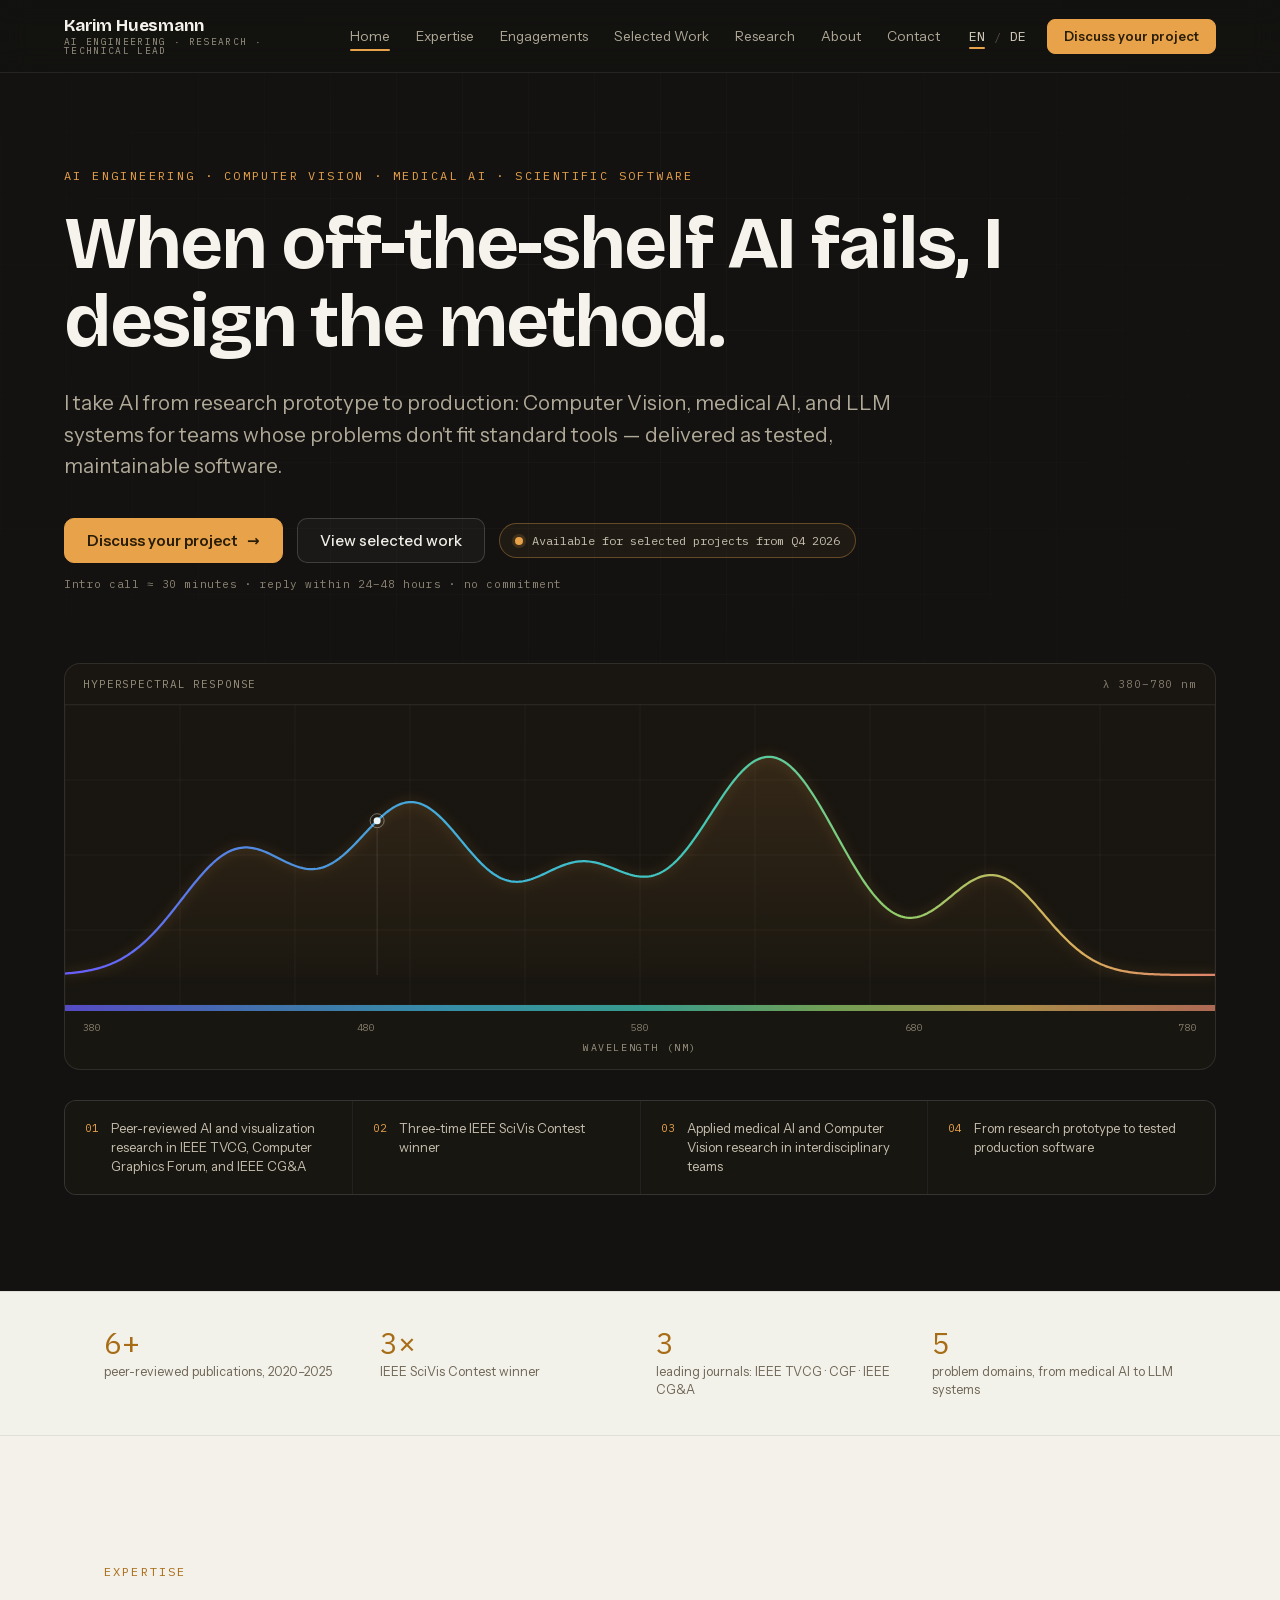
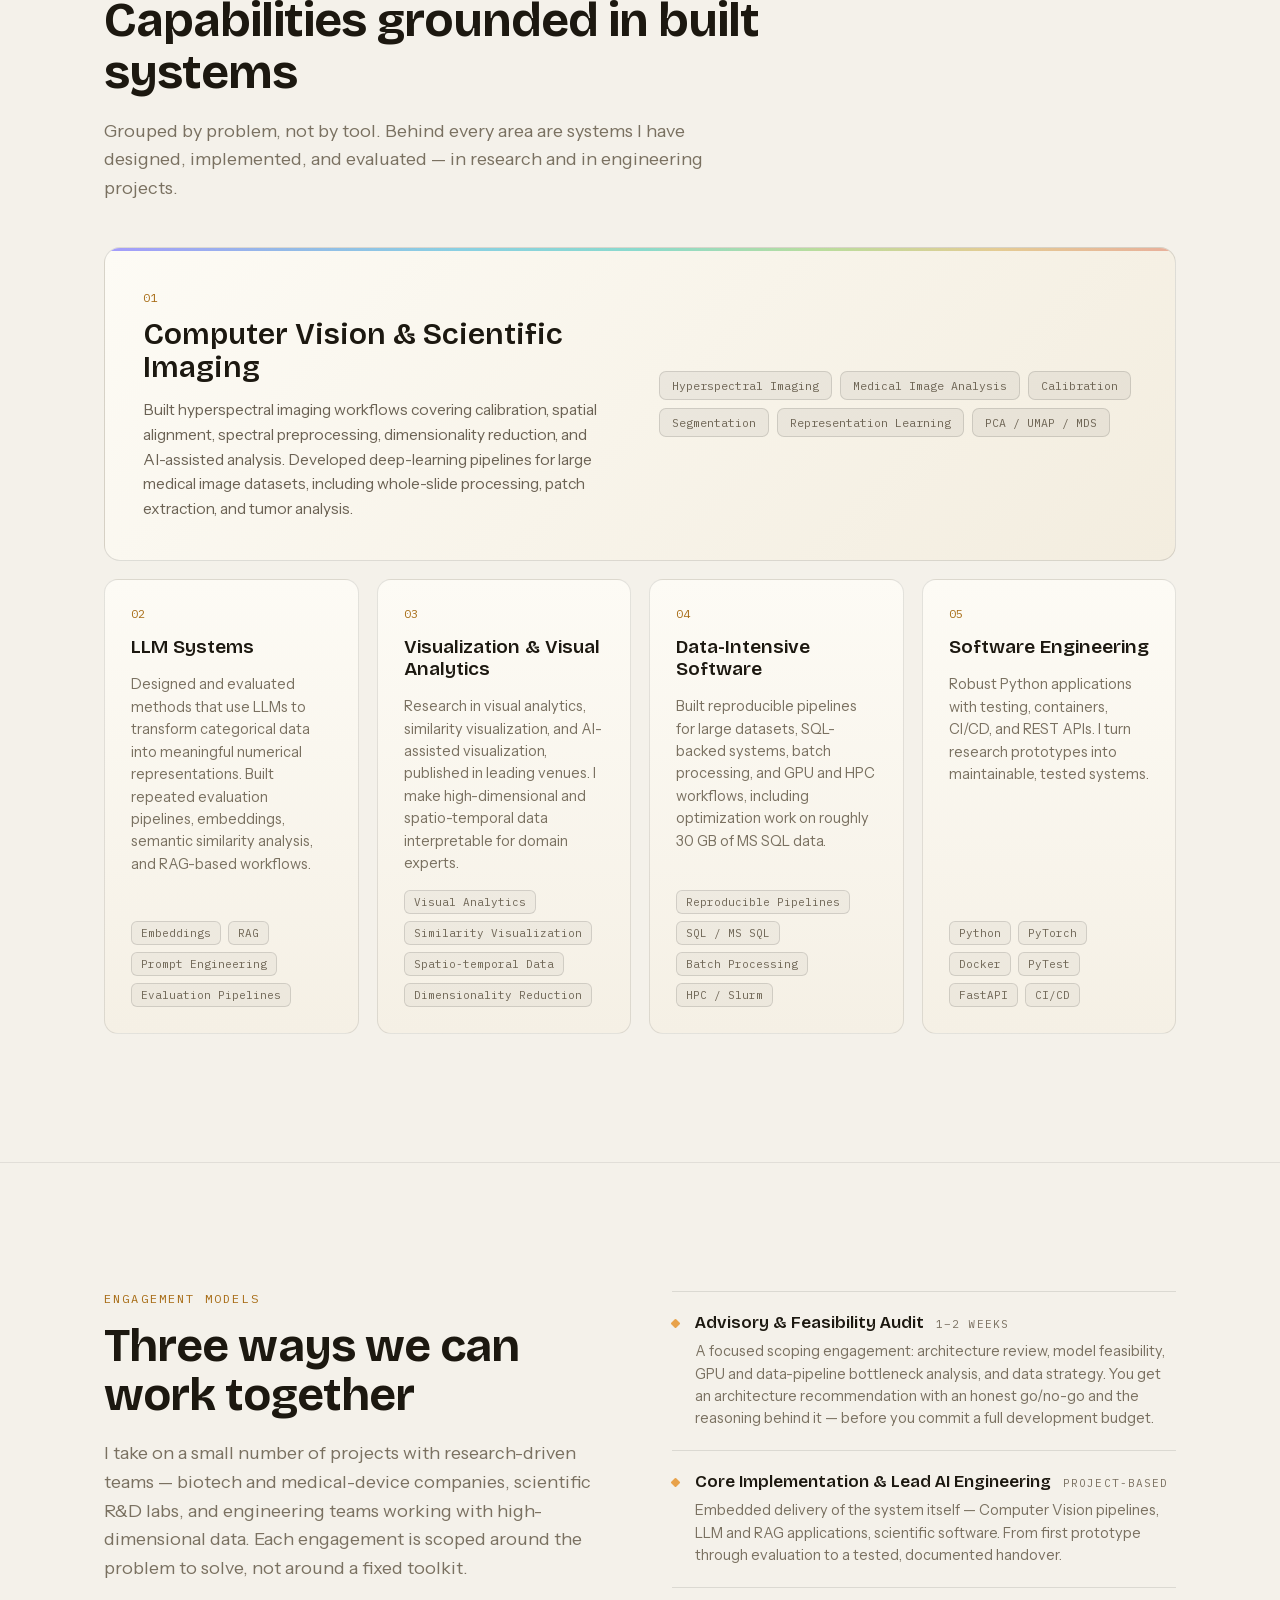
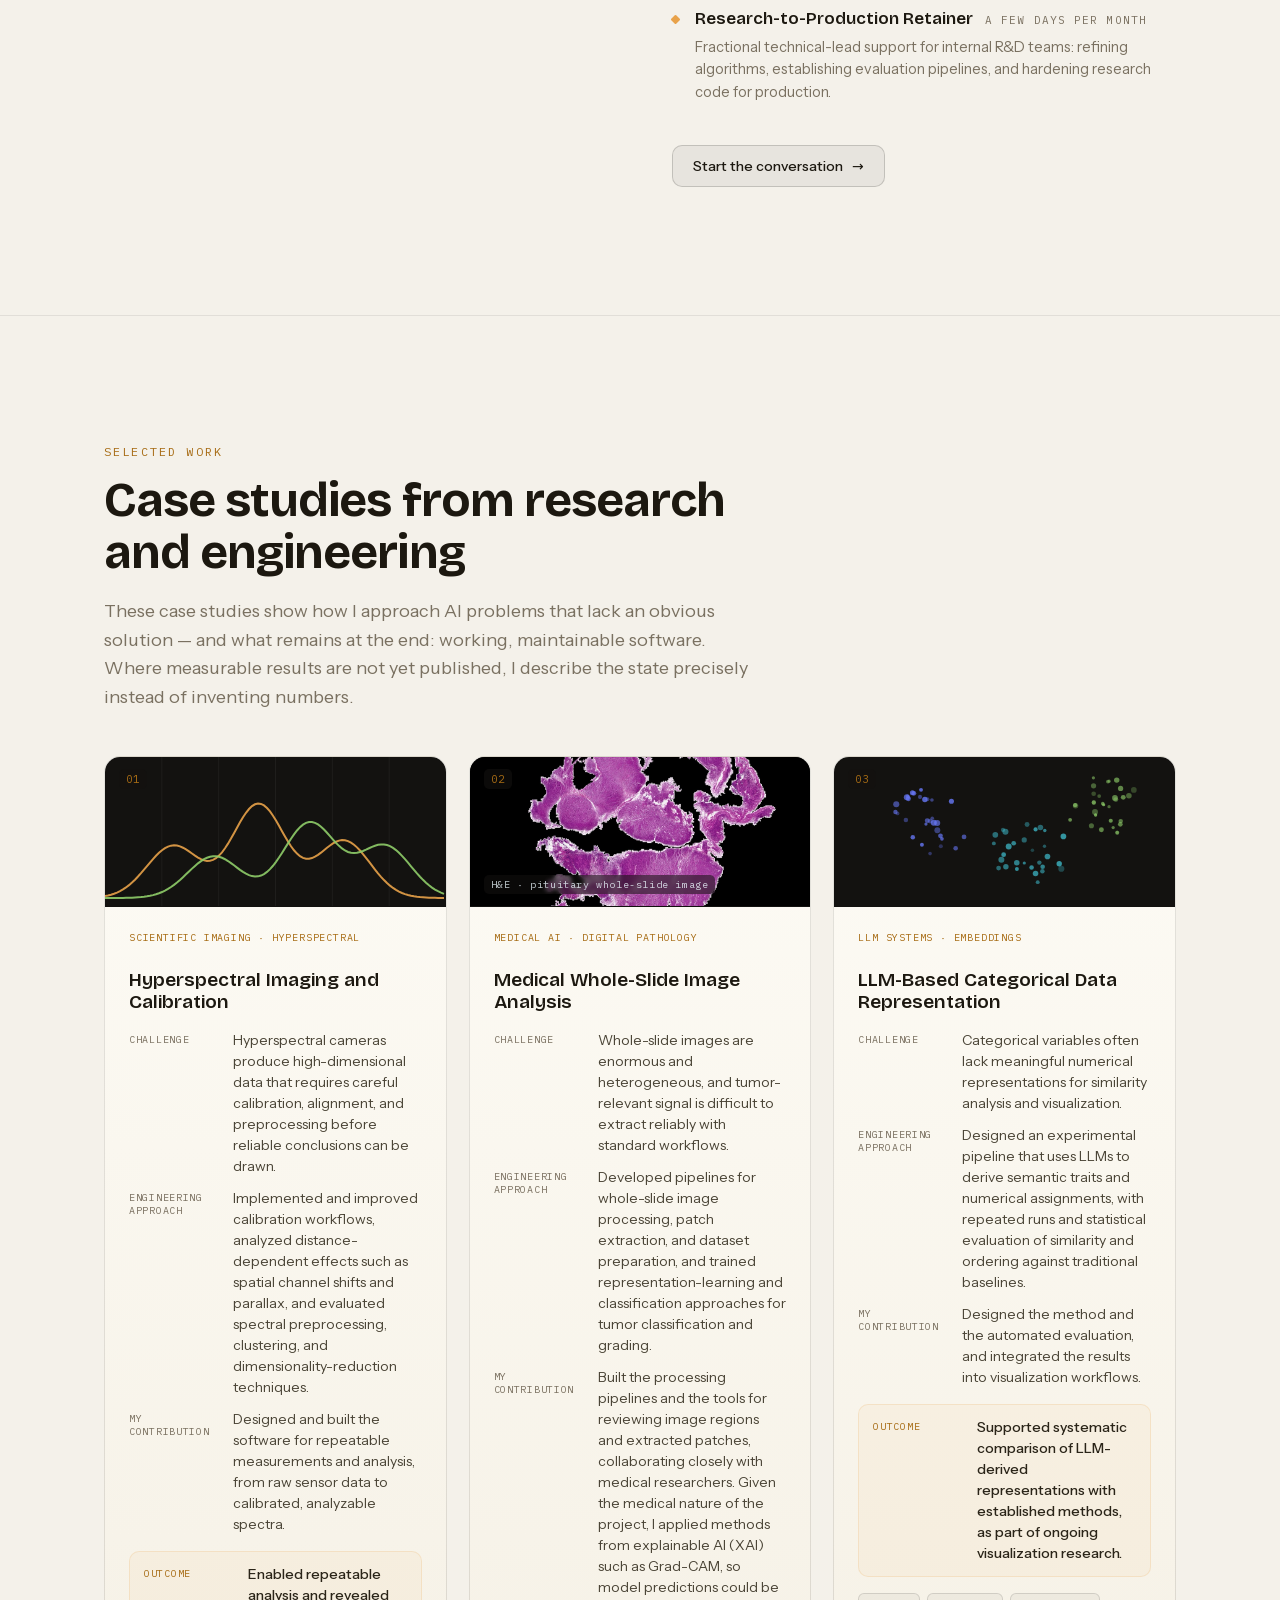
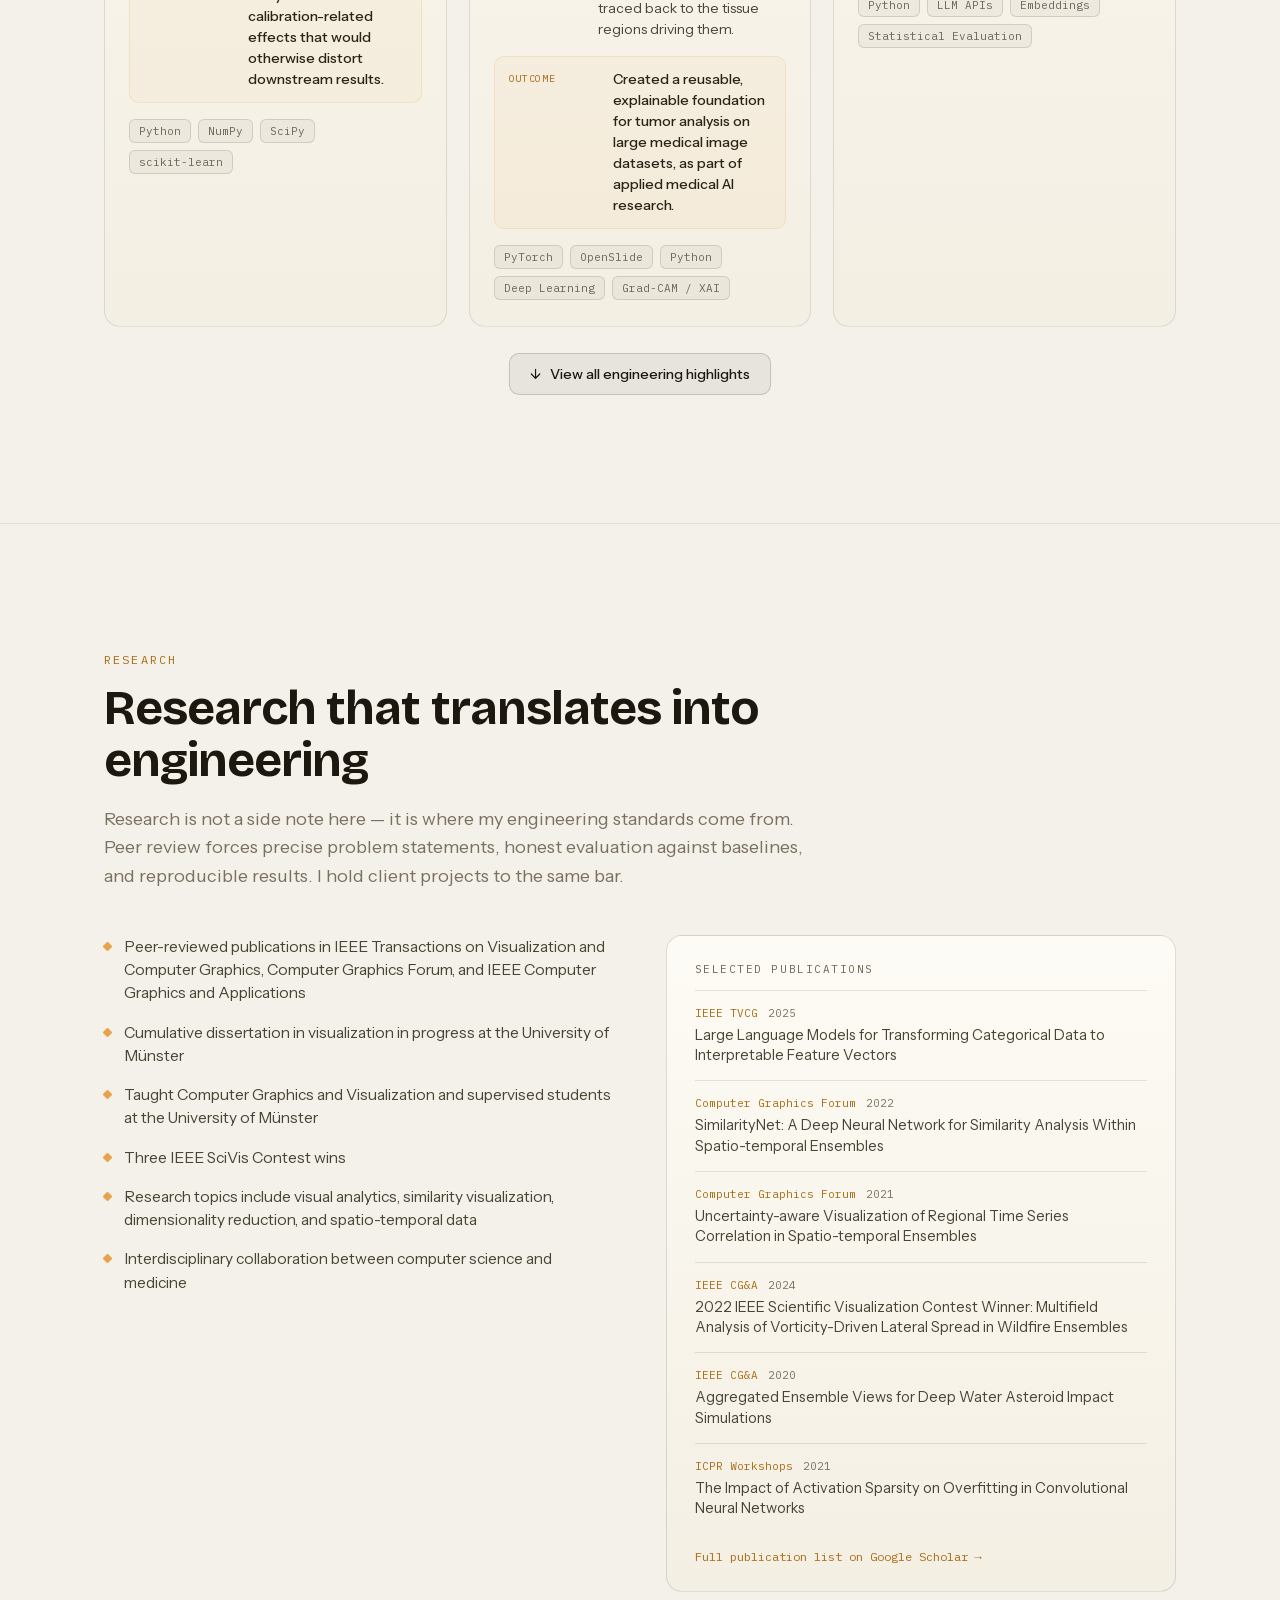
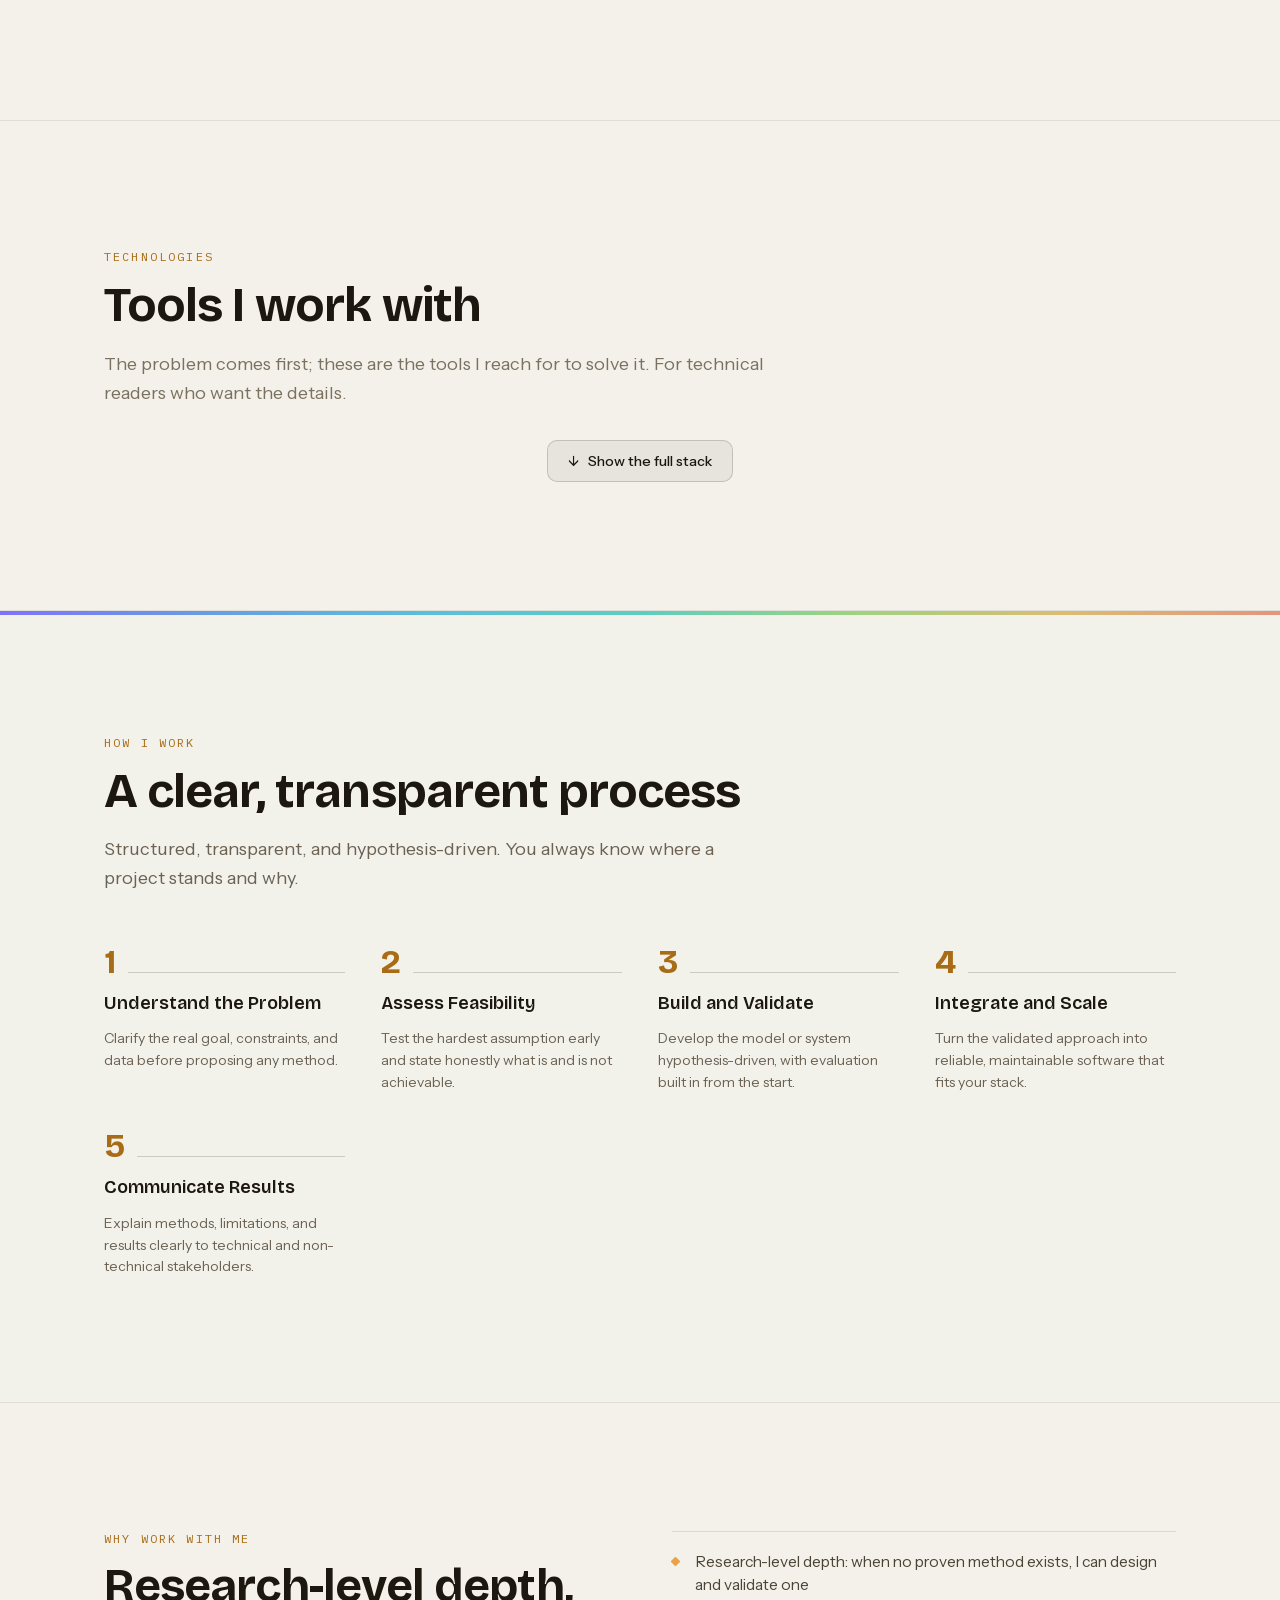
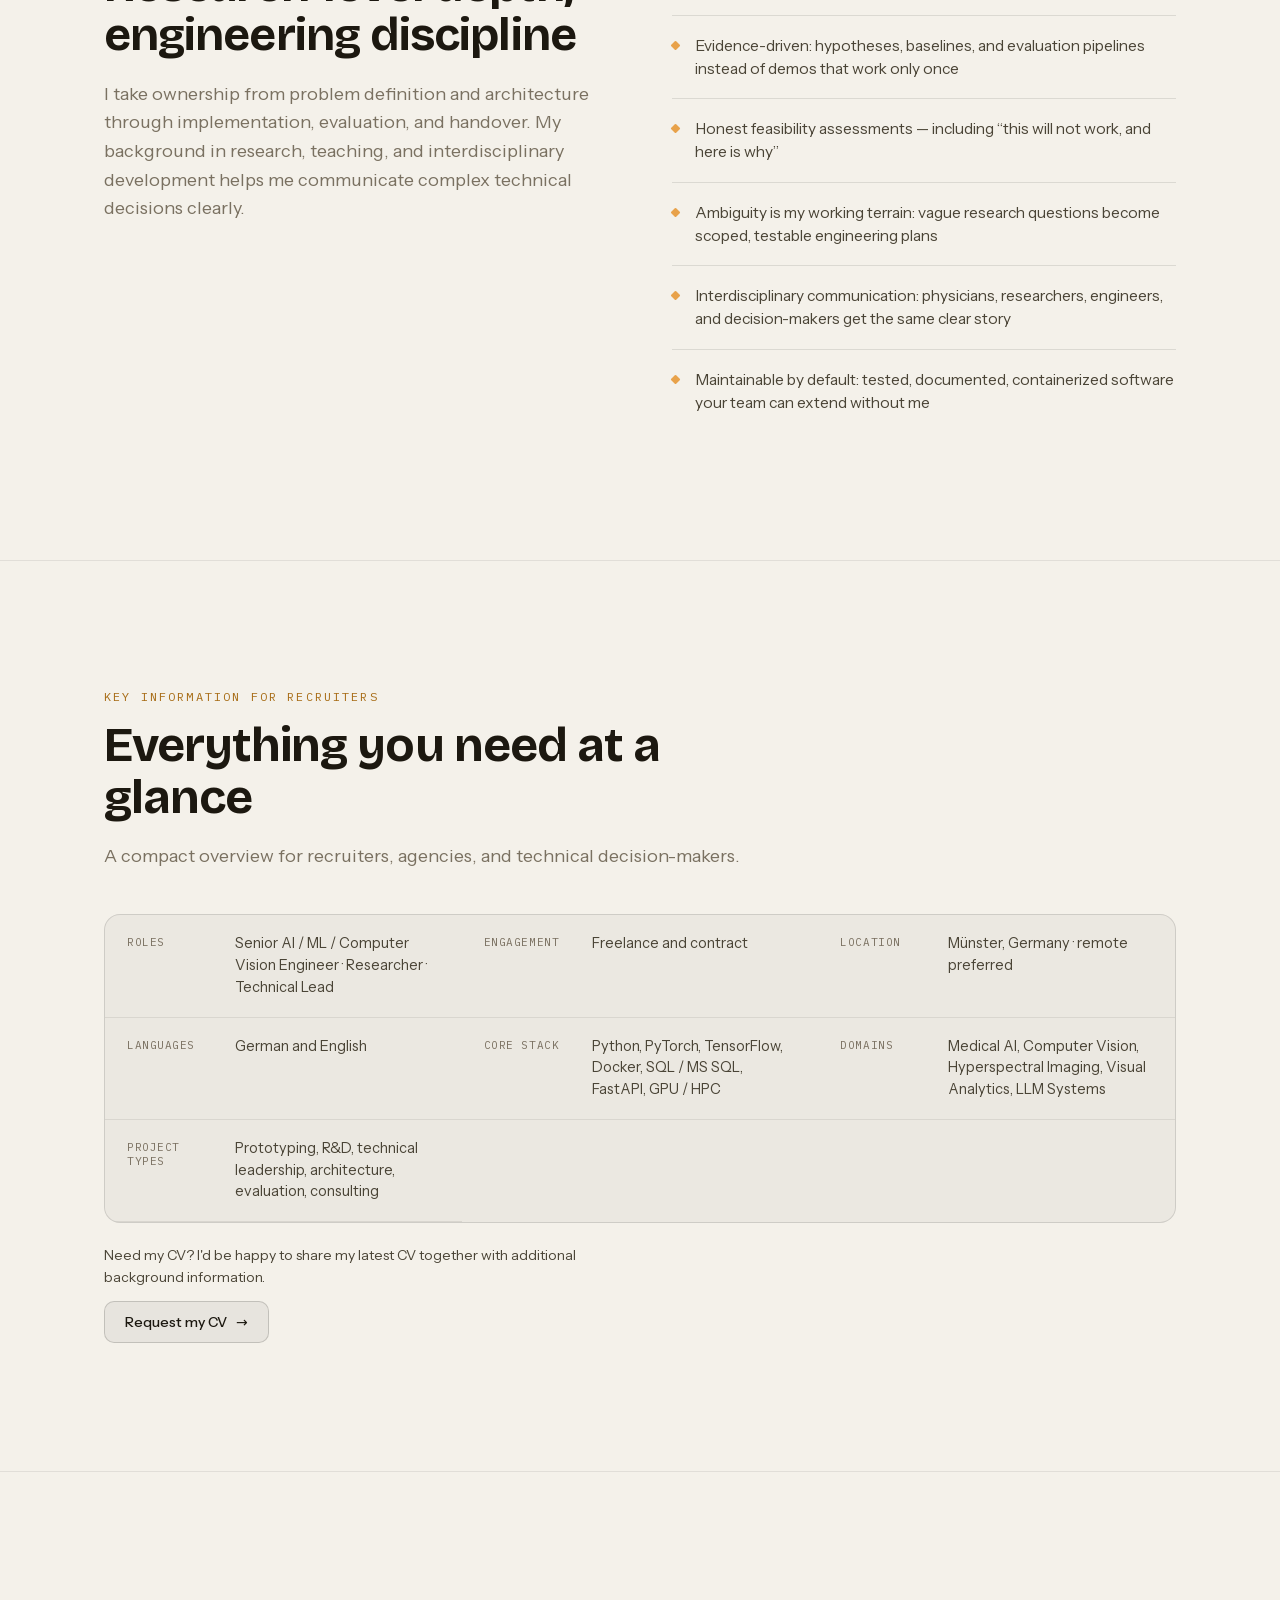
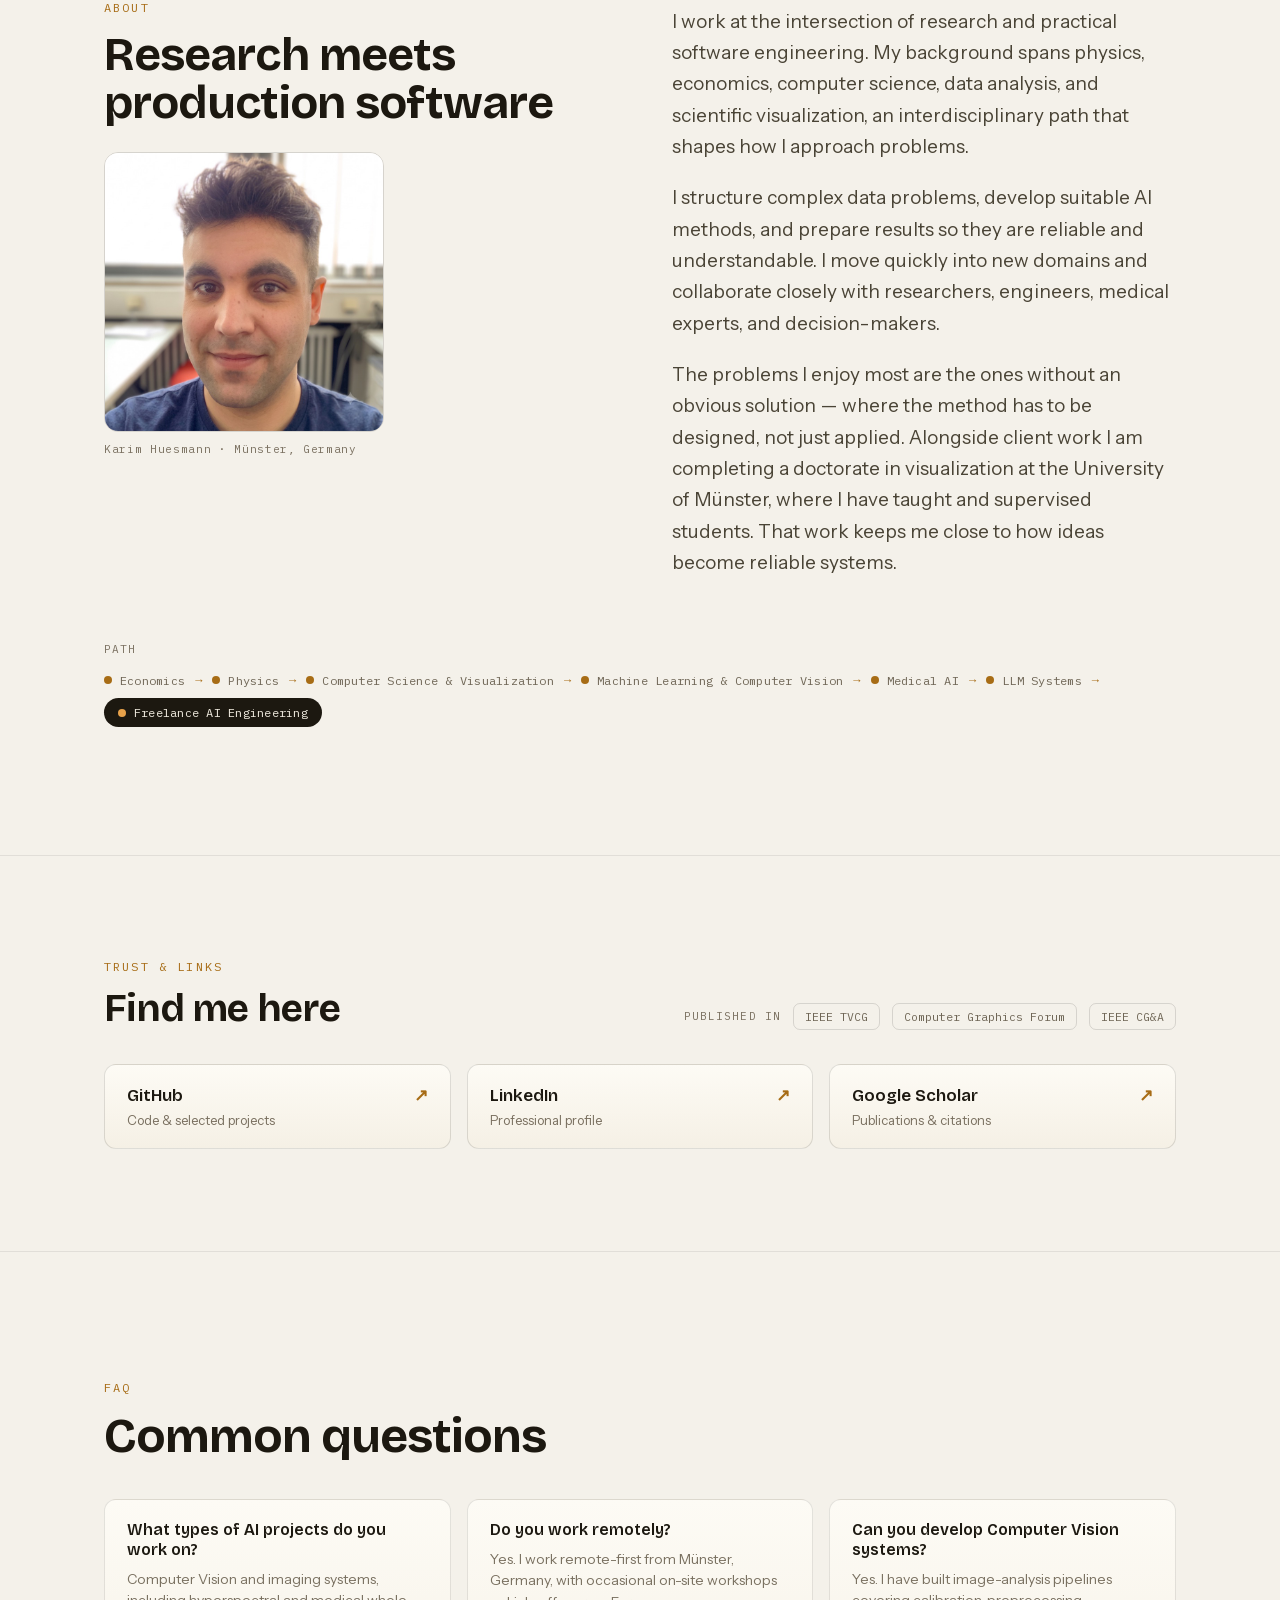
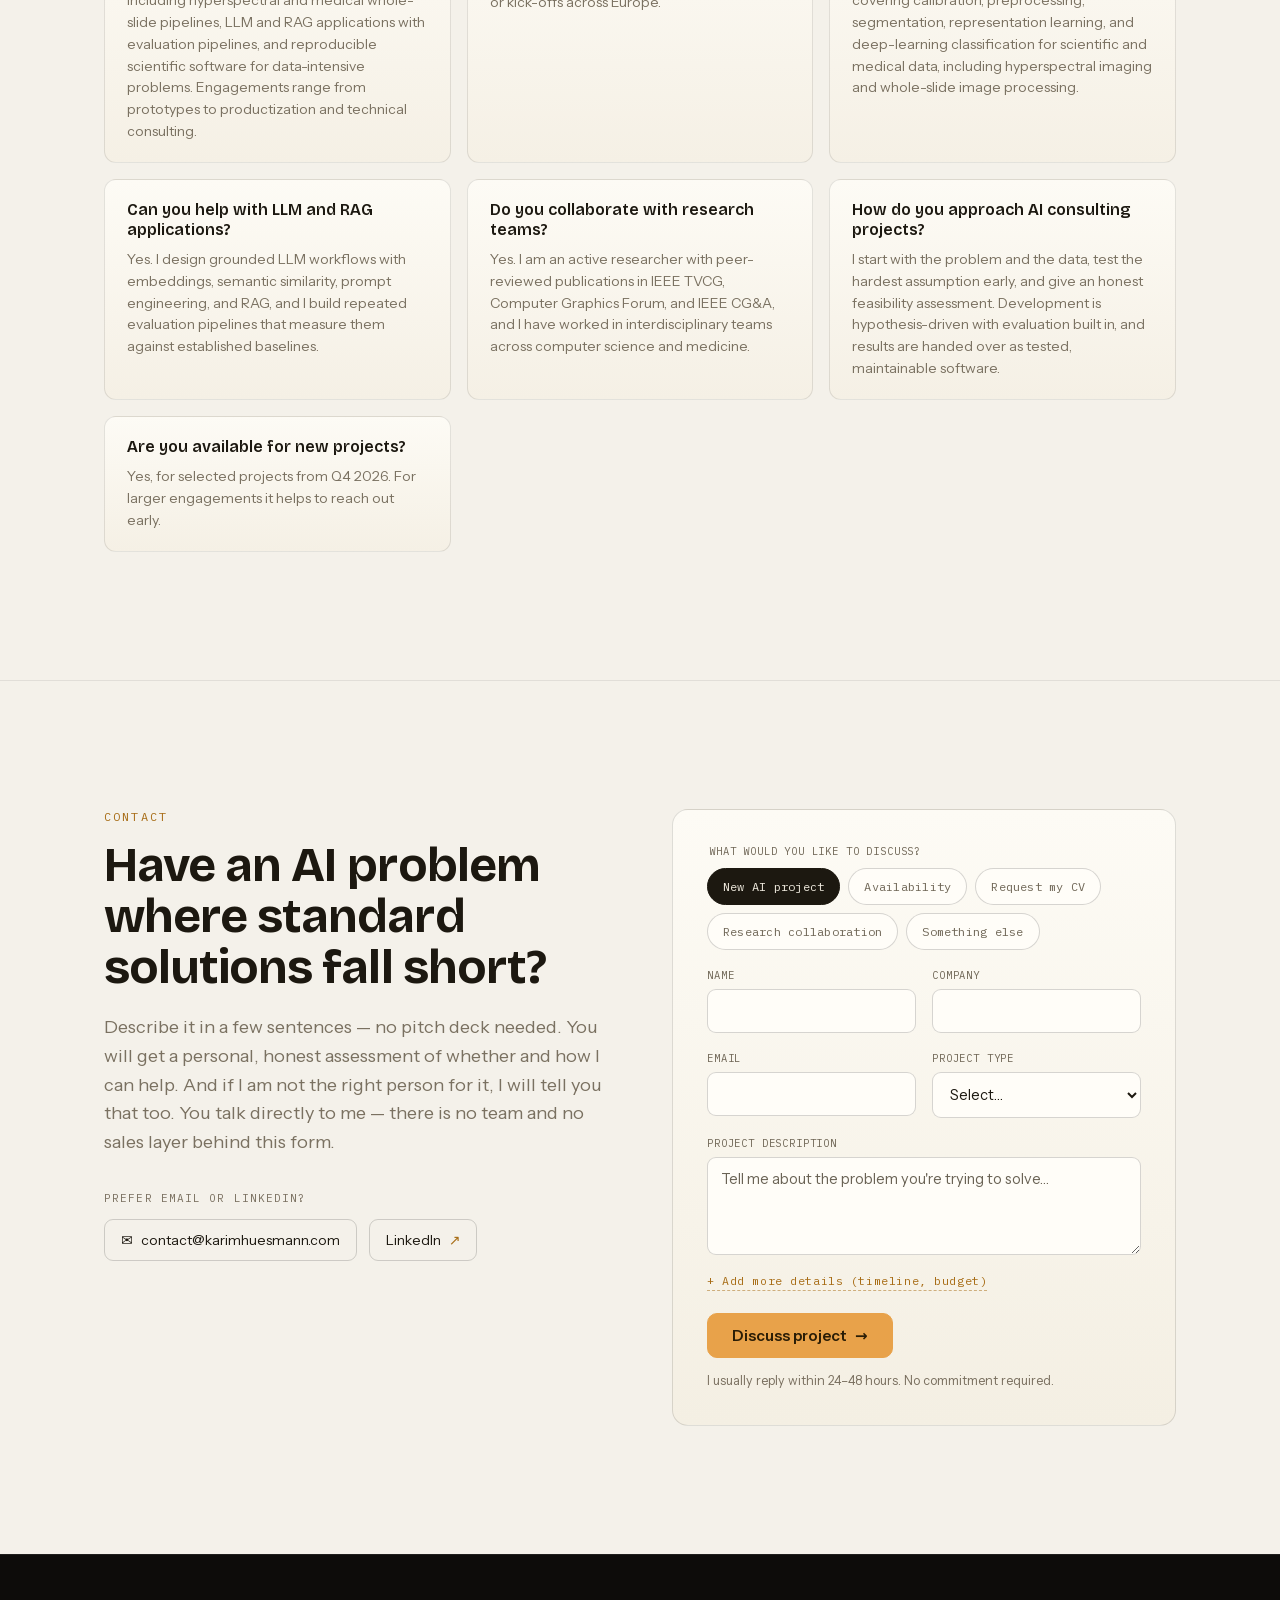
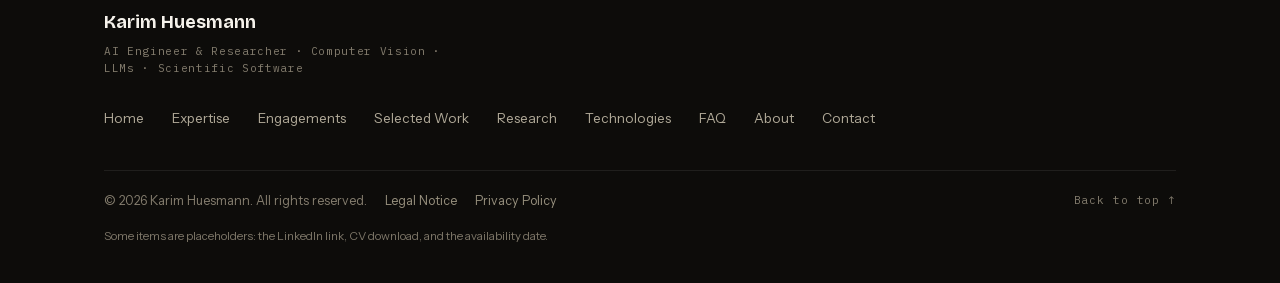
==== commit d13ebd9b: "some additions and changes" ====
--- a/index.html
+++ b/index.html
@@ -295,7 +295,7 @@
     <div data-reveal="">
       <p class="eyebrow"><span data-de="Engagement-Modelle">Engagement Models</span></p>
       <h2 class="split-title"><span data-de="Drei Formen der Zusammenarbeit">Three ways we can work together</span></h2>
-      <p class="services-intro"><span data-de="Ich übernehme eine kleine Zahl von Projekten mit forschungsnahen Teams — Medizintechnik- und Biotech-Unternehmen, wissenschaftlichen Laboren und R&amp;D-Gruppen in Unternehmen. Jedes Engagement wird um das zu lösende Problem herum geplant, nicht um ein festes Toolkit.">I take on a small number of projects with research-driven teams — medical-device and biotech companies, scientific labs, and enterprise R&amp;D groups. Each engagement is scoped around the problem to solve, not around a fixed toolkit.</span></p>
+      <p class="services-intro"><span data-de="Ich übernehme eine kleine Zahl von Projekten mit forschungsnahen Teams — Biotech- und Medizintechnik-Unternehmen, wissenschaftlichen Laboren und Engineering-Teams, die mit hochdimensionalen Daten arbeiten. Jedes Engagement wird um das zu lösende Problem herum geplant, nicht um ein festes Toolkit.">I take on a small number of projects with research-driven teams — biotech and medical-device companies, scientific R&amp;D labs, and engineering teams working with high-dimensional data. Each engagement is scoped around the problem to solve, not around a fixed toolkit.</span></p>
     </div>
     <div data-reveal="">
 
@@ -306,7 +306,7 @@
               <h3 class="service-title"><span data-de="Beratung &amp; Machbarkeits-Audit">Advisory &amp; Feasibility Audit</span></h3>
               <span class="mini-label"><span data-de="1–2 Wochen">1–2 weeks</span></span>
             </div>
-            <p class="service-desc"><span data-de="Ein fokussiertes Scoping-Engagement: Ich prüfe Ihre Daten, Rahmenbedingungen und die härteste technische Annahme und liefere eine Architekturempfehlung mit einem ehrlichen Go/No-Go samt Begründung. Sinnvoll, bevor Sie Budget binden.">A focused scoping engagement: I assess your data, constraints, and the hardest technical assumption, then deliver an architecture recommendation with an honest go/no-go and the reasoning behind it. Useful before you commit a budget.</span></p>
+            <p class="service-desc"><span data-de="Ein fokussiertes Scoping-Engagement: Architektur-Review, Modell-Machbarkeit, Analyse von Engpässen in GPU- und Datenpipelines und eine Datenstrategie. Sie erhalten eine Architekturempfehlung mit einem ehrlichen Go/No-Go samt Begründung — bevor Sie ein volles Entwicklungsbudget binden.">A focused scoping engagement: architecture review, model feasibility, GPU and data-pipeline bottleneck analysis, and data strategy. You get an architecture recommendation with an honest go/no-go and the reasoning behind it — before you commit a full development budget.</span></p>
           </div>
         </div>
 
@@ -328,7 +328,7 @@
               <h3 class="service-title"><span data-de="Research-to-Production-Retainer">Research-to-Production Retainer</span></h3>
               <span class="mini-label"><span data-de="Wenige Tage pro Monat">A few days per month</span></span>
             </div>
-            <p class="service-desc"><span data-de="Laufende Begleitung für R&amp;D-Teams: Modellverfeinerung, Evaluationsdesign, Architektur-Reviews und die Überführung von Forschungsergebnissen in Produktionskomponenten.">Ongoing guidance for R&amp;D teams: model refinement, evaluation design, architecture reviews, and turning research results into production components.</span></p>
+            <p class="service-desc"><span data-de="Fraktionale technische Leitung für interne R&amp;D-Teams: Algorithmen verfeinern, Evaluations-Pipelines aufsetzen und Forschungscode für den Produktivbetrieb härten.">Fractional technical-lead support for internal R&amp;D teams: refining algorithms, establishing evaluation pipelines, and hardening research code for production.</span></p>
           </div>
         </div>
 
@@ -358,6 +358,7 @@
             <span class="project-num-badge">01</span>
           </div>
           <div class="project-body">
+            <span class="project-tag"><span data-de="Wissenschaftliche Bildgebung · Hyperspektral">Scientific Imaging · Hyperspectral</span></span>
             <h3 class="project-title"><span data-de="Hyperspektrale Bildgebung und Kalibrierung">Hyperspectral Imaging and Calibration</span></h3>
             <div class="project-rows">
               <div class="project-row">
@@ -398,6 +399,7 @@
             <span class="project-num-badge">02</span>
           </div>
           <div class="project-body">
+            <span class="project-tag"><span data-de="Medical AI · Digitale Pathologie">Medical AI · Digital Pathology</span></span>
             <h3 class="project-title"><span data-de="Analyse medizinischer Whole-Slide-Images">Medical Whole-Slide Image Analysis</span></h3>
             <div class="project-rows">
               <div class="project-row">
@@ -442,6 +444,7 @@
             <span class="project-num-badge">03</span>
           </div>
           <div class="project-body">
+            <span class="project-tag"><span data-de="LLM-Systeme · Embeddings">LLM Systems · Embeddings</span></span>
             <h3 class="project-title"><span data-de="LLM-basierte Repräsentation kategorialer Daten">LLM-Based Categorical Data Representation</span></h3>
             <div class="project-rows">
               <div class="project-row">
@@ -484,6 +487,7 @@
             <span class="project-num-badge">04</span>
           </div>
           <div class="project-body">
+            <span class="project-tag"><span data-de="Data Engineering · HPC">Data Engineering · HPC</span></span>
             <h3 class="project-title"><span data-de="Großskalige Daten- und Forschungspipelines">Large-Scale Data and Research Pipelines</span></h3>
             <div class="project-rows">
               <div class="project-row">
@@ -527,6 +531,7 @@
             <span class="project-num-badge">05</span>
           </div>
           <div class="project-body">
+            <span class="project-tag"><span data-de="Visual Analytics · Dimensionsreduktion">Visual Analytics · Dimensionality Reduction</span></span>
             <h3 class="project-title"><span data-de="Visualisierung hochdimensionaler Daten">Visualizing High-Dimensional Data</span></h3>
             <div class="project-rows">
               <div class="project-row">
@@ -570,6 +575,7 @@
             <span class="project-num-badge">06</span>
           </div>
           <div class="project-body">
+            <span class="project-tag"><span data-de="Medical AI · Deep Learning">Medical AI · Deep Learning</span></span>
             <h3 class="project-title"><span data-de="Beschleunigte Hirntumor-Analyse">Accelerating Brain Tumor Analysis</span></h3>
             <div class="project-rows">
               <div class="project-row">
--- a/styles.css
+++ b/styles.css
@@ -423,6 +423,7 @@
 .media-placeholder{width:100%;height:100%;display:flex;align-items:center;justify-content:center;background:repeating-linear-gradient(135deg,rgba(255,255,255,.035) 0 10px,transparent 10px 20px)}
 .media-placeholder-label{font-family:'IBM Plex Mono',monospace;font-size:11px;letter-spacing:.06em;color:#7a7060;text-align:center;padding:0 18px}
 .project-num-badge{position:absolute;top:12px;left:14px;font-family:'IBM Plex Mono',monospace;font-size:11px;color:#a76c15;background:rgba(19,18,16,.6);padding:3px 7px;border-radius:5px}
+.project-tag{display:inline-block;font-family:'IBM Plex Mono',monospace;font-size:10px;letter-spacing:.08em;text-transform:uppercase;color:#a76c15;margin-bottom:9px}
 .project-extra{display:none}
 .projects-more-row{margin-top:26px;display:flex;justify-content:center}
 .projects-more-row .btn-secondary{cursor:pointer}
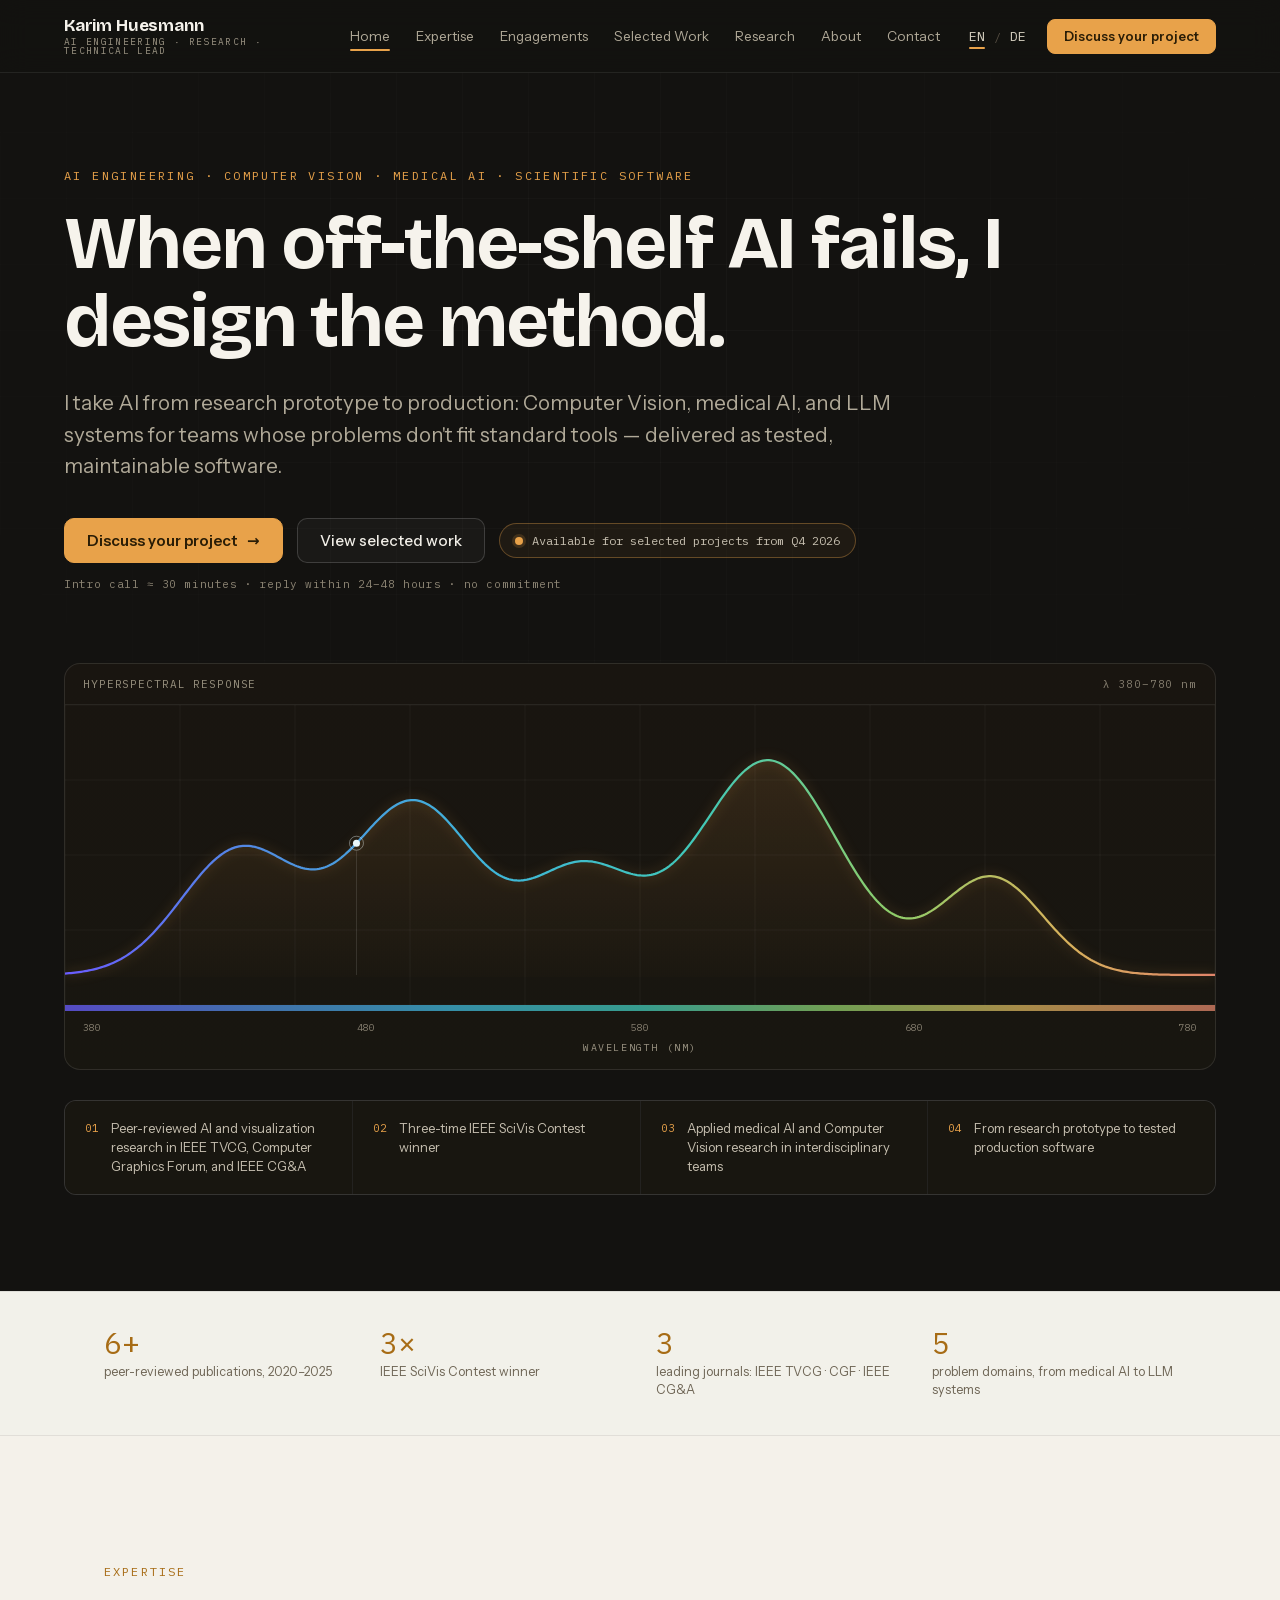
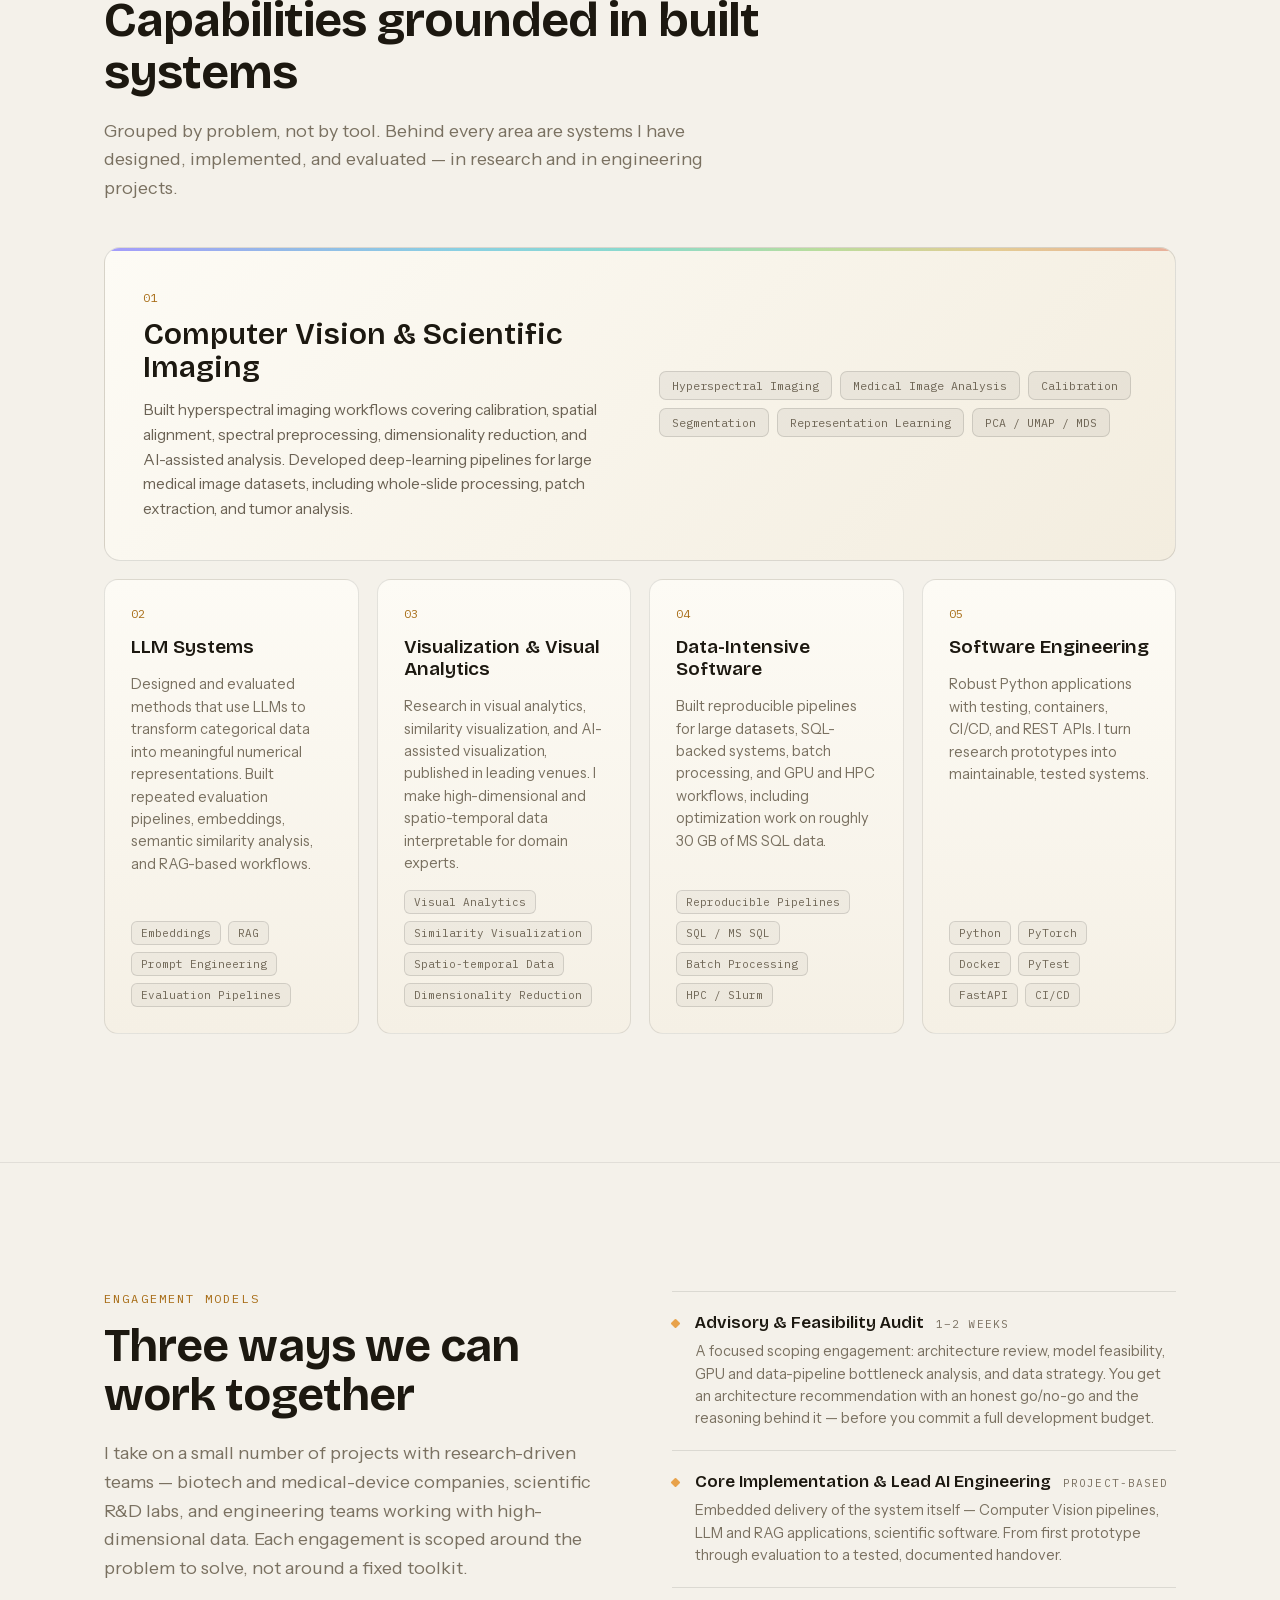
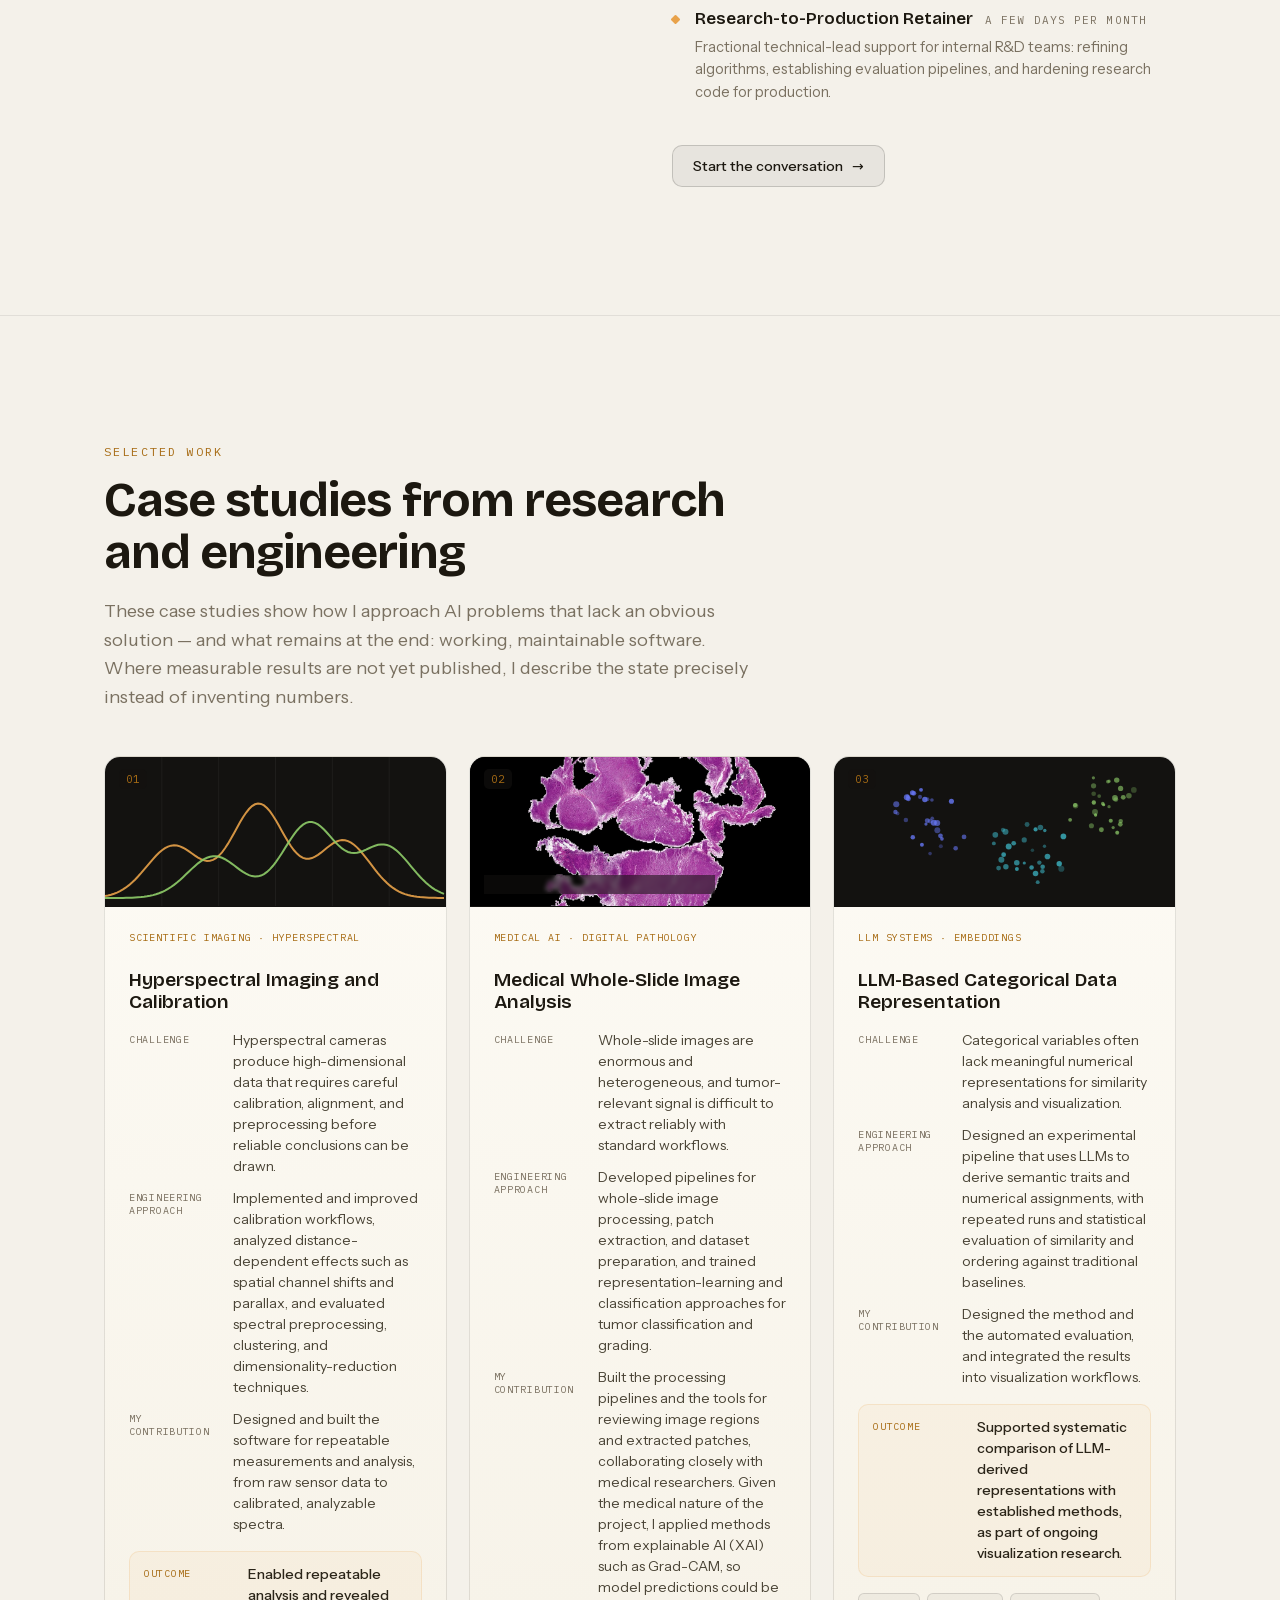
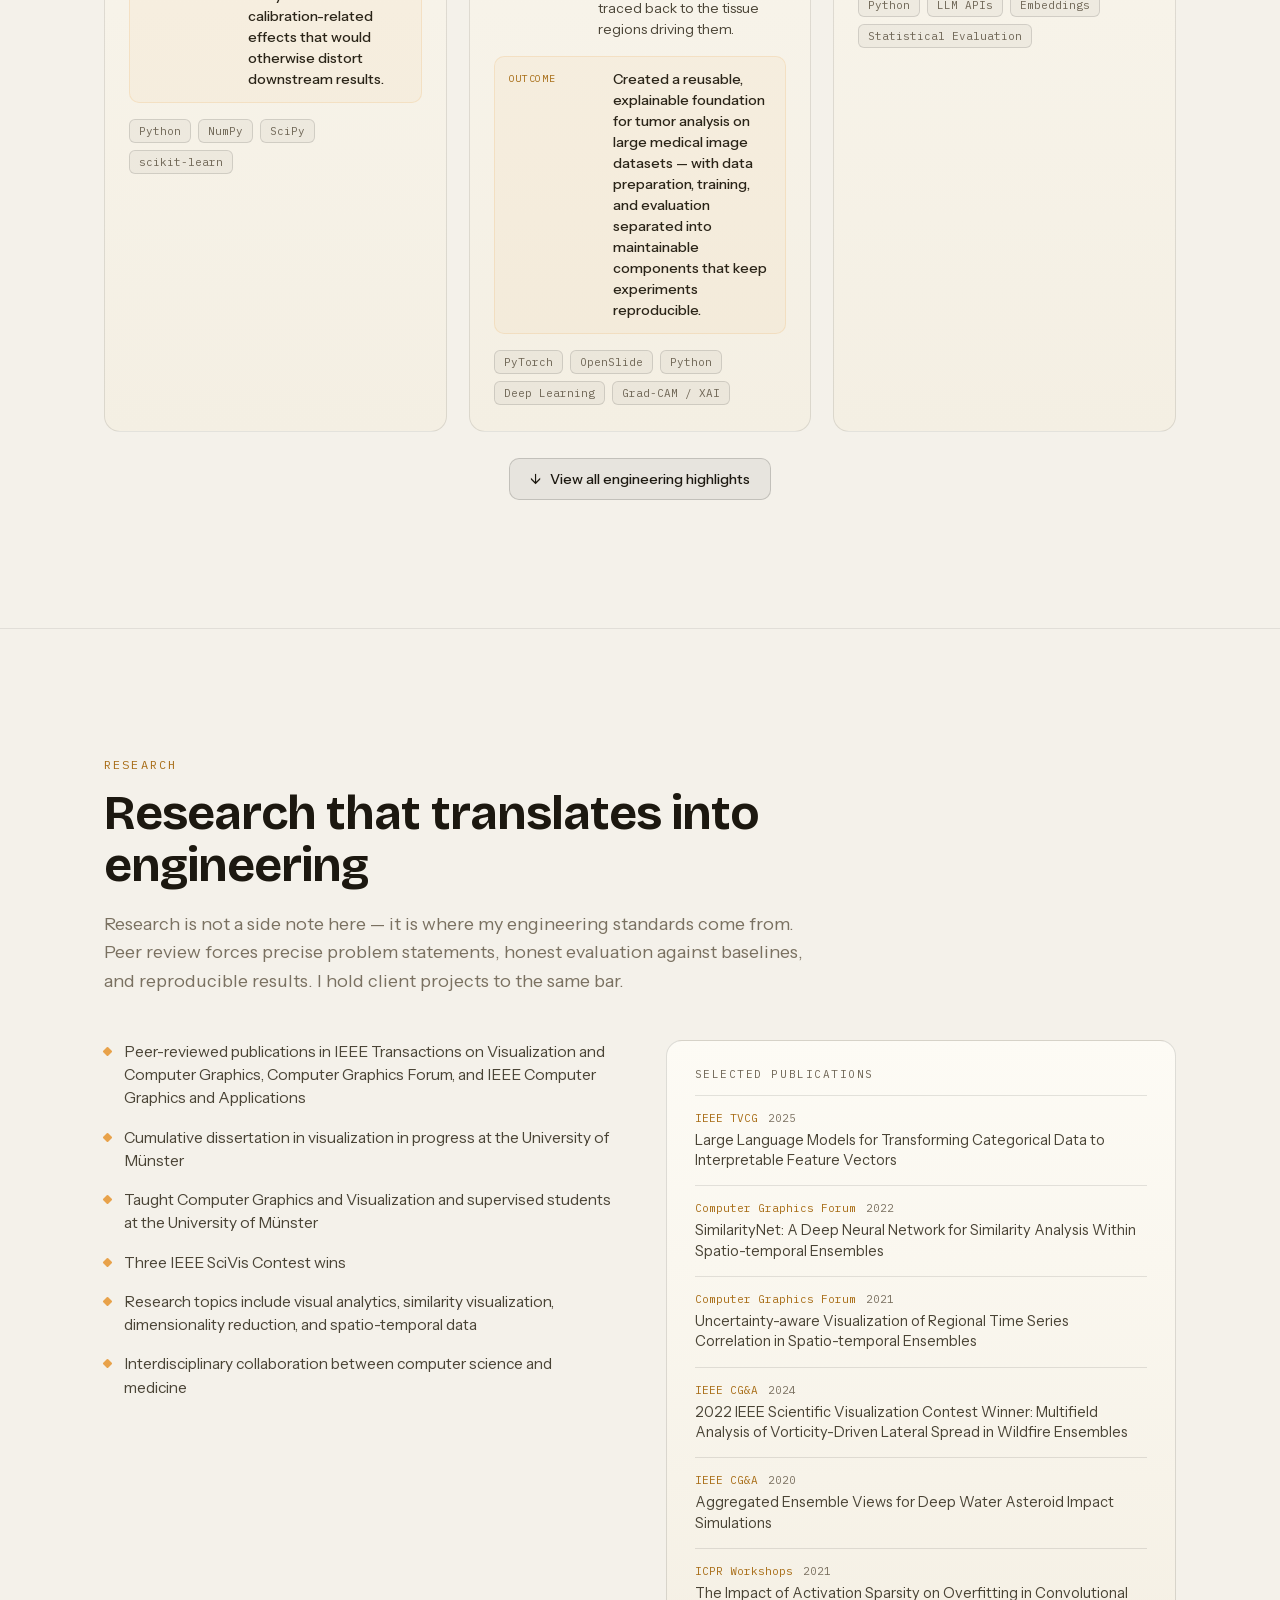
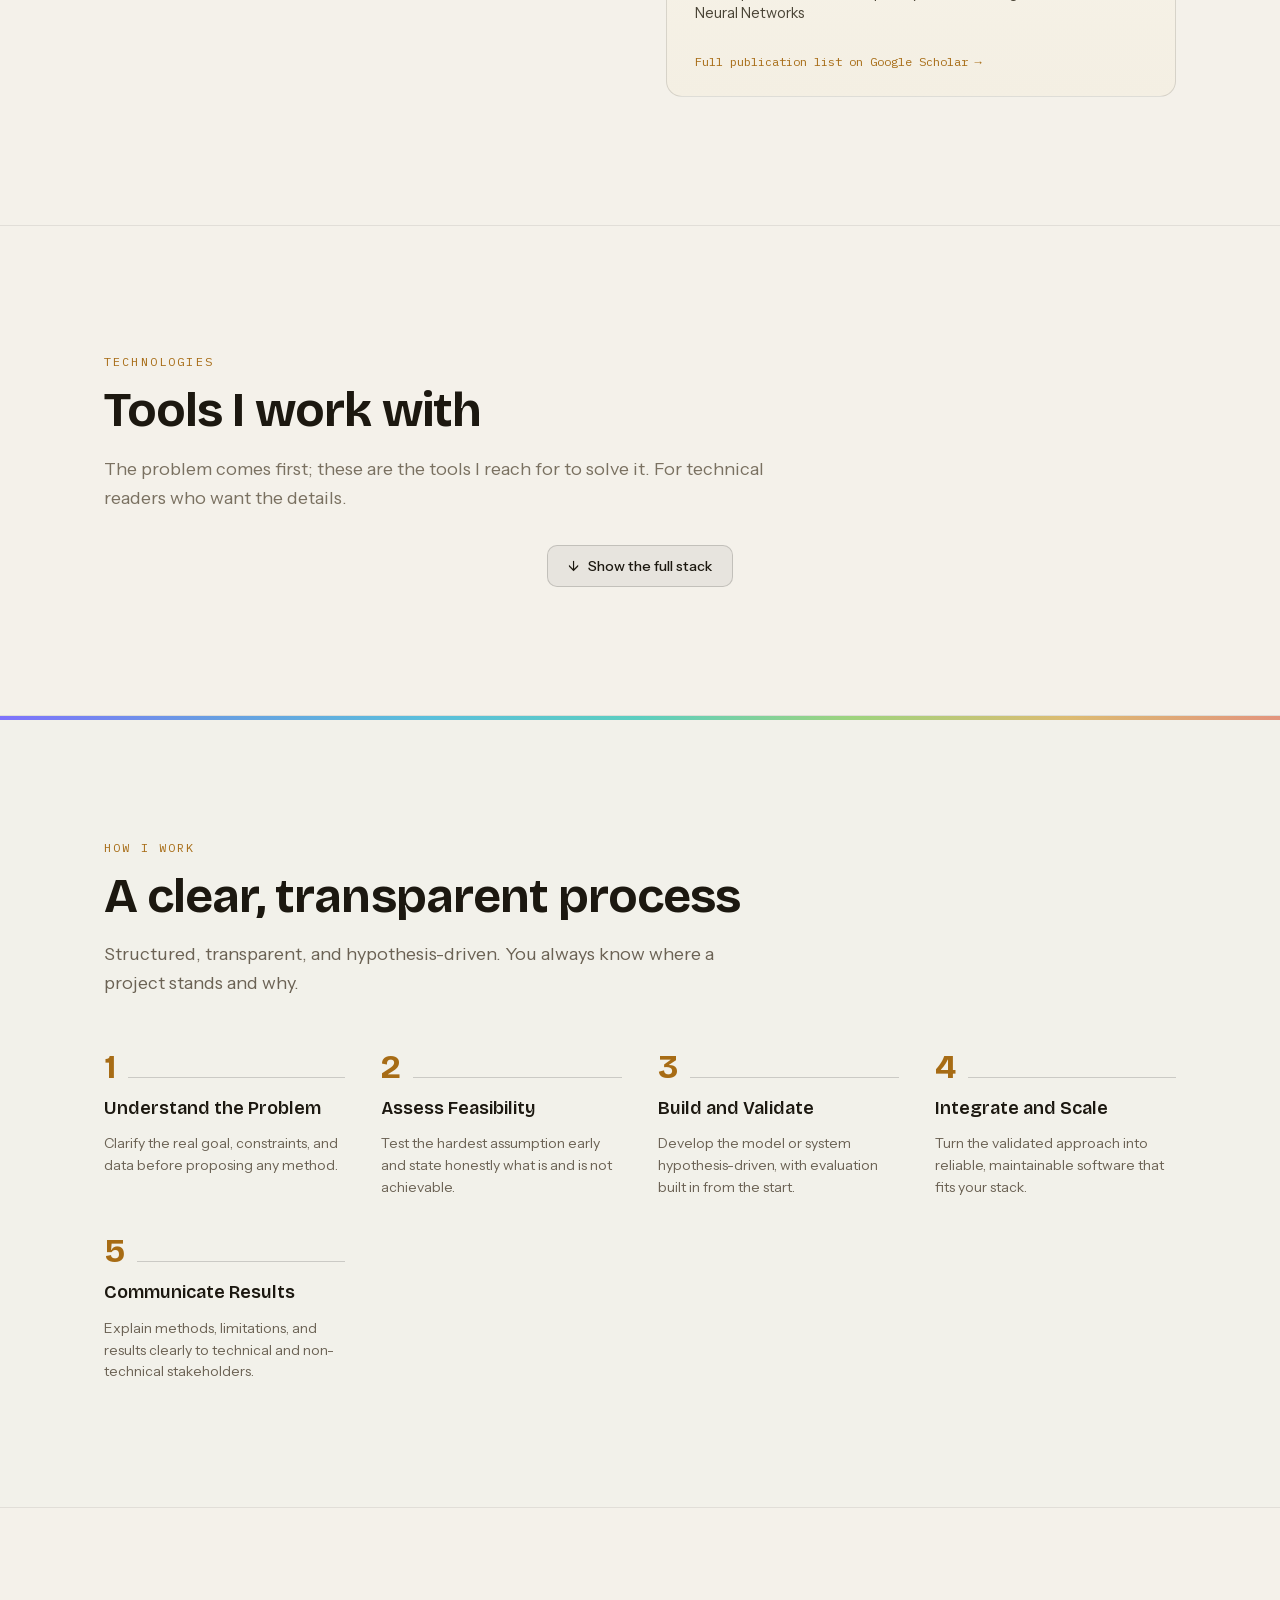
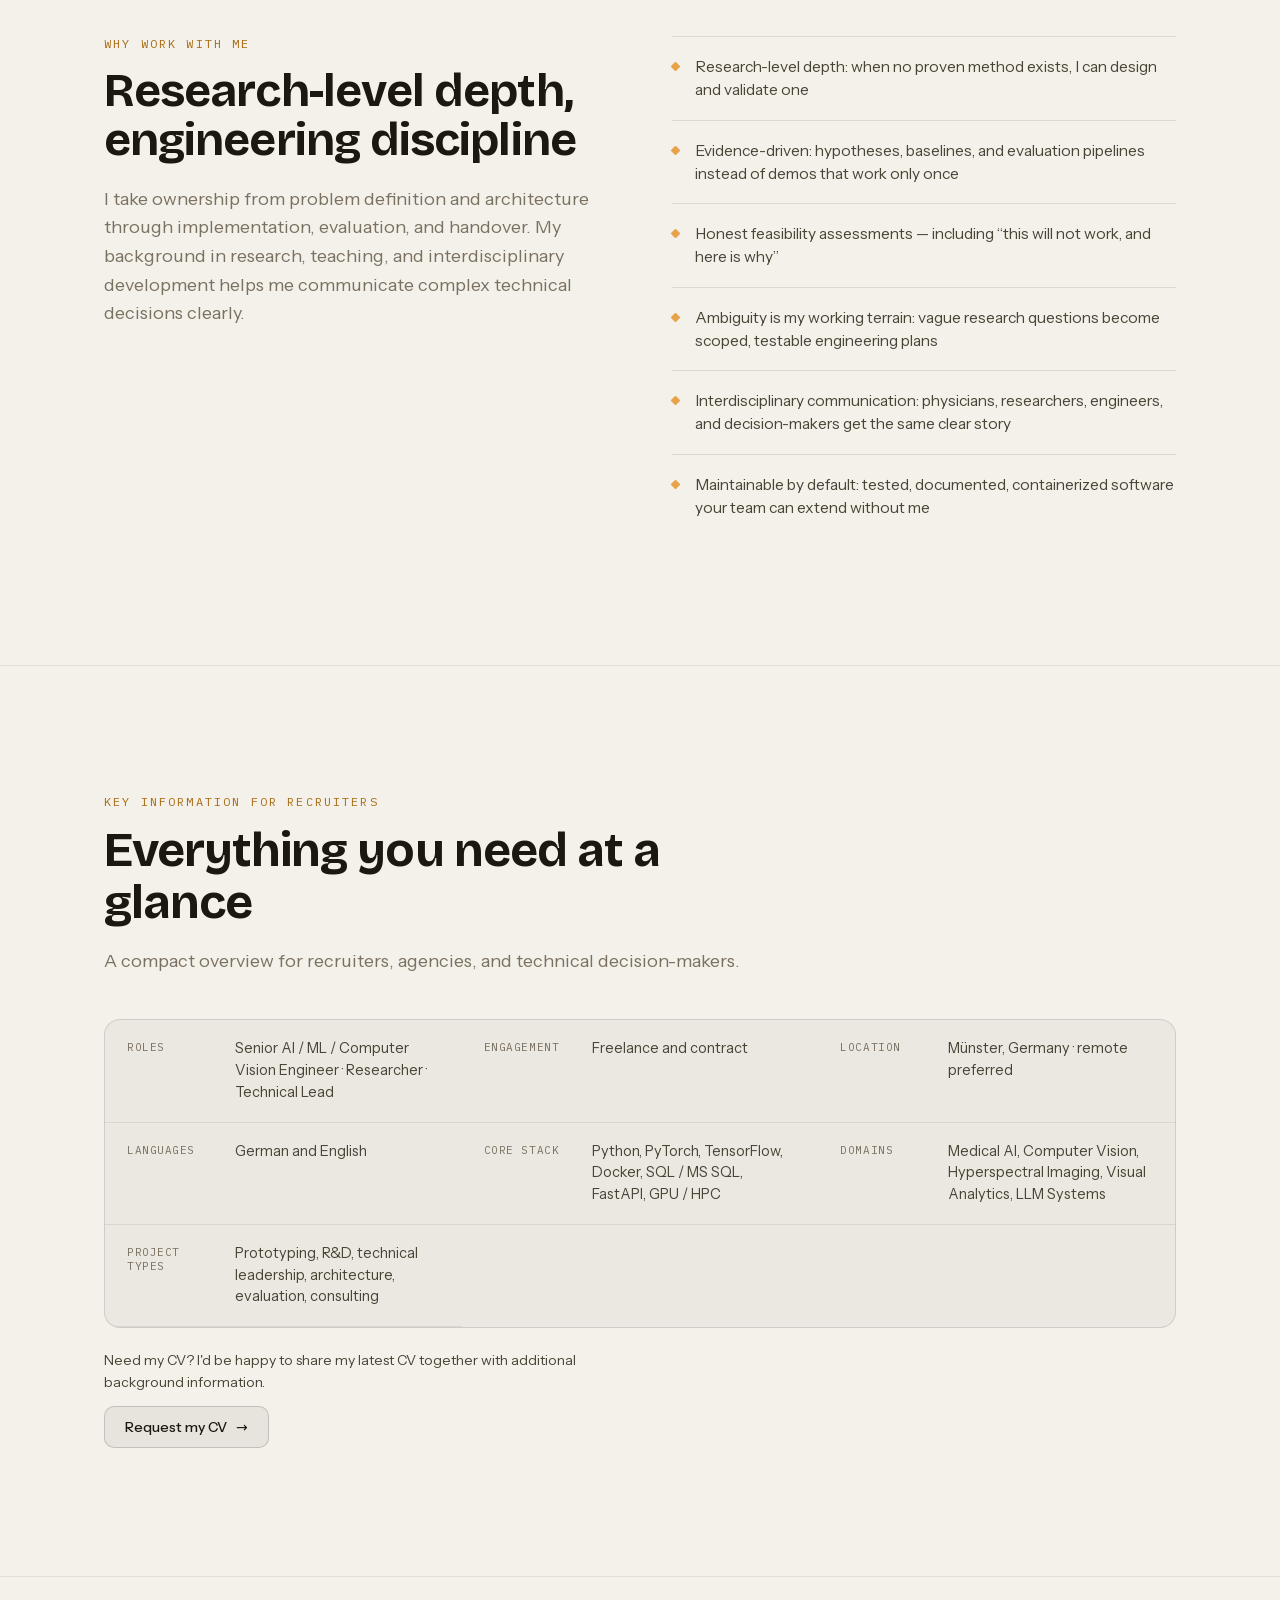
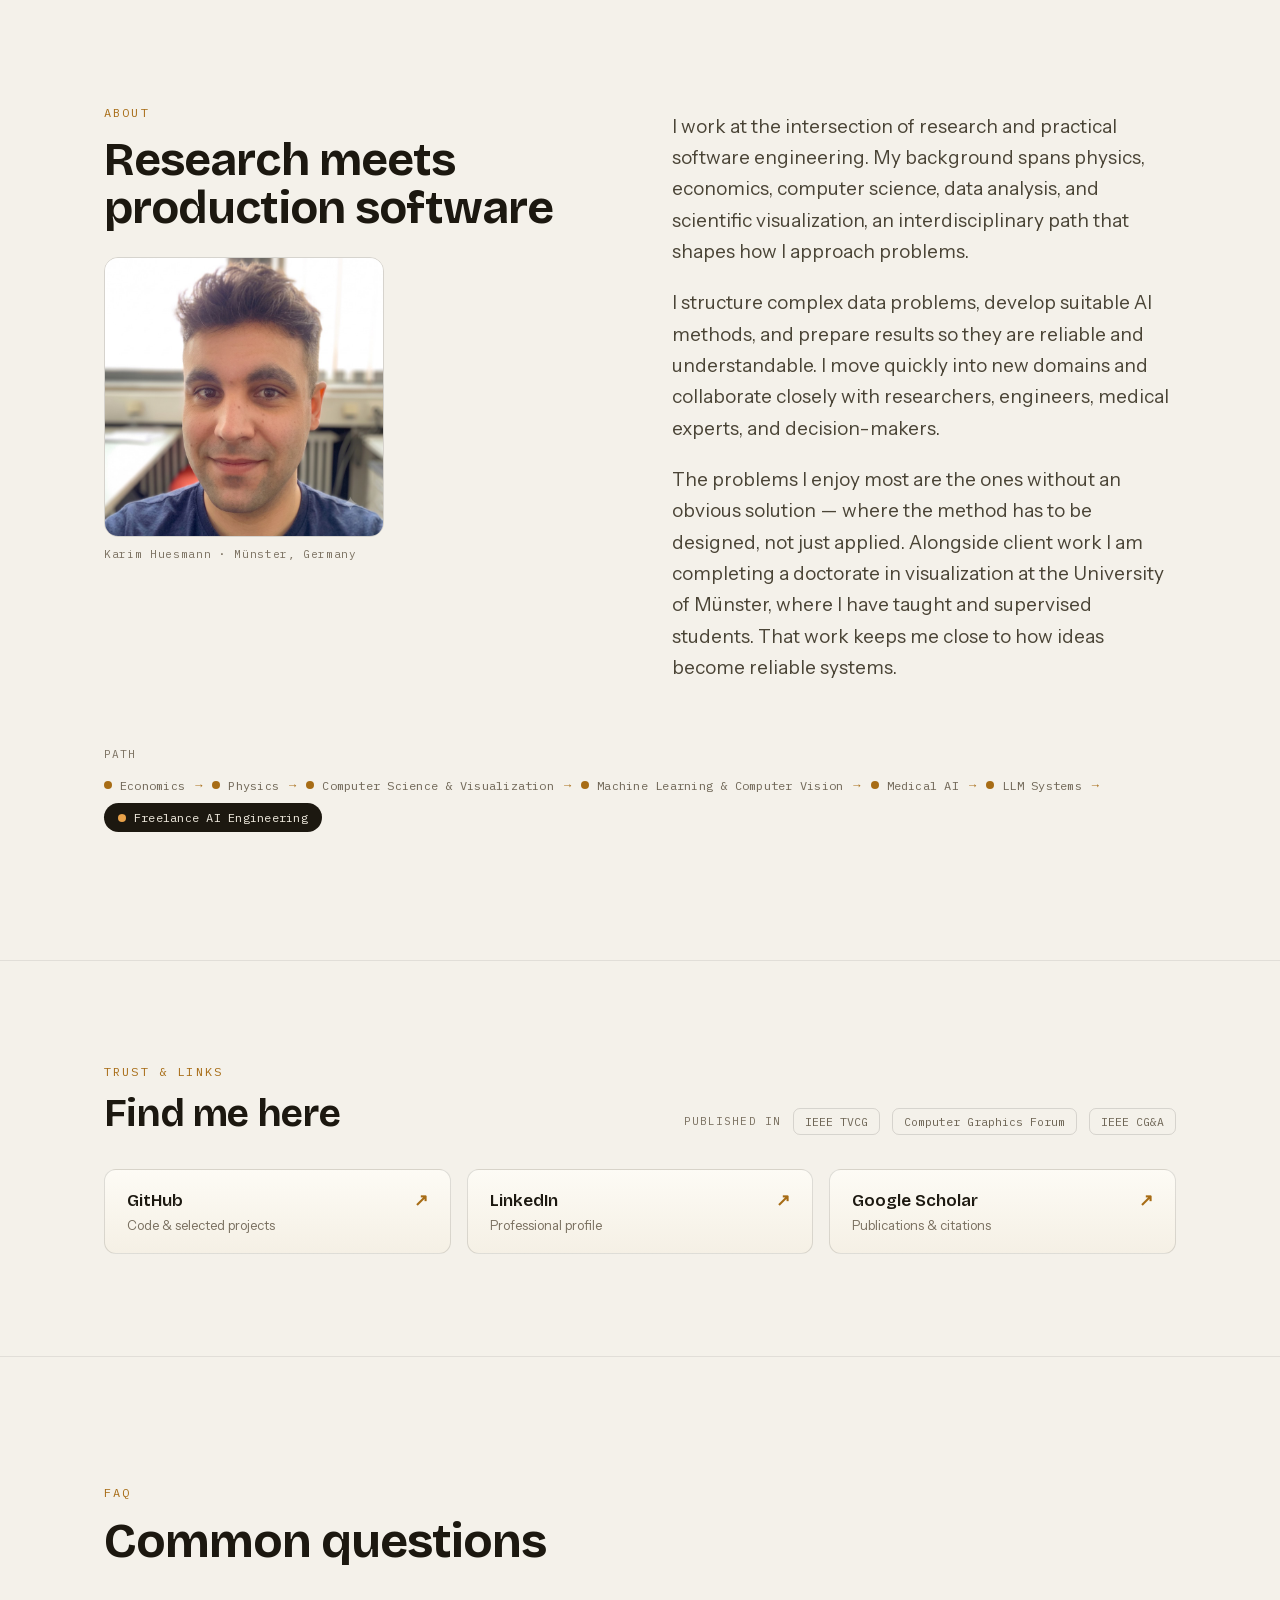
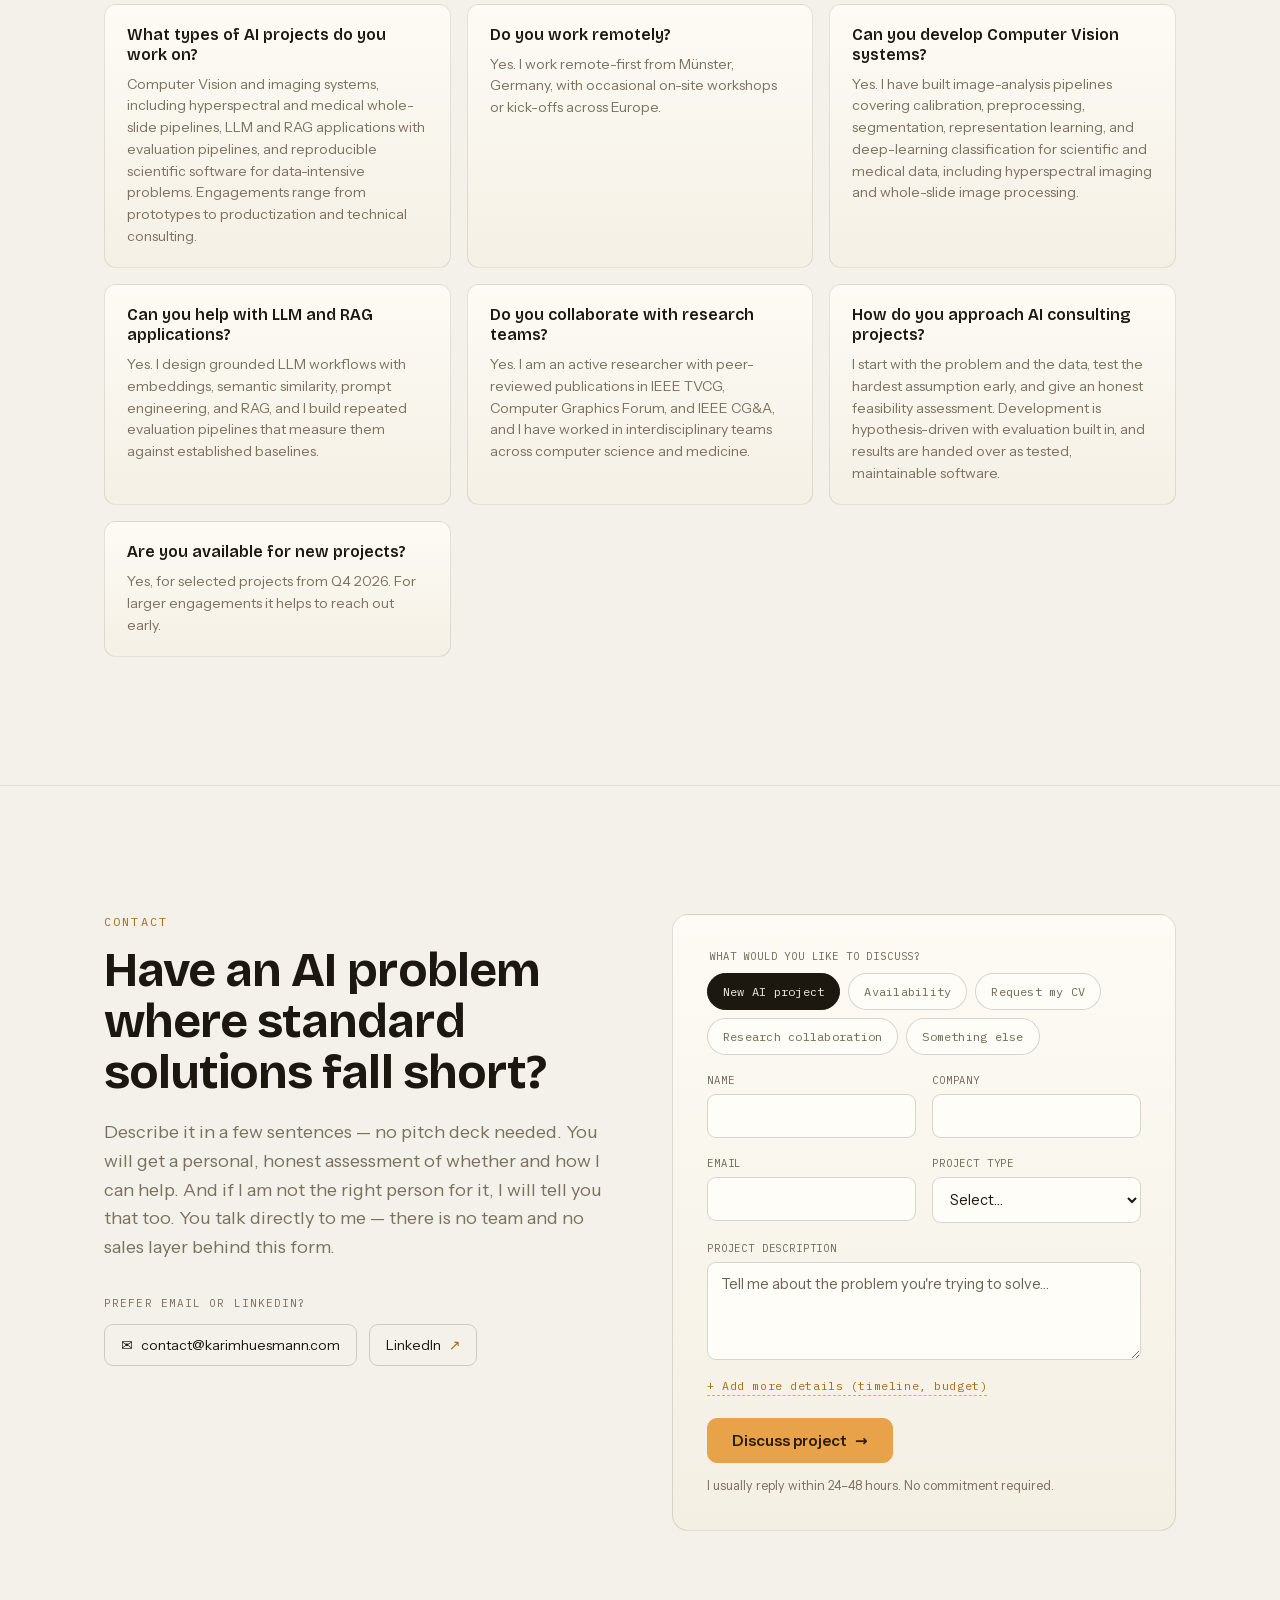
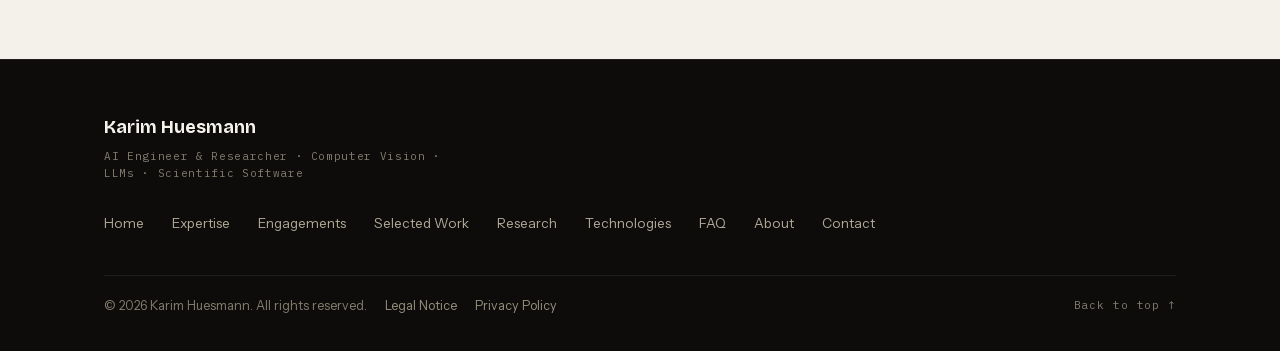
==== commit a6fe3a2d: "some additions and changes" ====
--- a/index.html
+++ b/index.html
@@ -417,7 +417,7 @@
             </div>
             <div class="status-box">
               <span class="status-label"><span data-de="Ergebnis">Outcome</span></span>
-              <span class="status-text"><span data-de="Eine wiederverwendbare, erklärbare Grundlage für Tumoranalysen auf großen medizinischen Bilddatensätzen geschaffen, im Rahmen angewandter Medical-AI-Forschung.">Created a reusable, explainable foundation for tumor analysis on large medical image datasets, as part of applied medical AI research.</span></span>
+              <span class="status-text"><span data-de="Eine wiederverwendbare, erklärbare Grundlage für Tumoranalysen auf großen medizinischen Bilddatensätzen geschaffen — mit Datenaufbereitung, Training und Evaluation in wartbaren Komponenten getrennt, sodass Experimente reproduzierbar bleiben.">Created a reusable, explainable foundation for tumor analysis on large medical image datasets — with data preparation, training, and evaluation separated into maintainable components that keep experiments reproducible.</span></span>
             </div>
             <div class="tag-row">
               
@@ -565,50 +565,6 @@
           </div>
         </article>
 
-        <article class="hv6 project-card project-extra">
-          <div class="project-media">
-
-              <div class="media-placeholder">
-                <span class="media-placeholder-label"><span data-de="Medizinische Bildgebung · Tumorklassifikation · Grading">medical imaging · tumor classification · grading</span></span>
-              </div>
-
-            <span class="project-num-badge">06</span>
-          </div>
-          <div class="project-body">
-            <span class="project-tag"><span data-de="Medical AI · Deep Learning">Medical AI · Deep Learning</span></span>
-            <h3 class="project-title"><span data-de="Beschleunigte Hirntumor-Analyse">Accelerating Brain Tumor Analysis</span></h3>
-            <div class="project-rows">
-              <div class="project-row">
-                <span class="project-label"><span data-de="Herausforderung">Challenge</span></span>
-                <span class="project-text"><span data-de="Die Analyse komplexer medizinischer Bilddaten zur Klassifikation und Graduierung von Hirntumoren erfordert KI-Pipelines, die Experimente reproduzierbar halten.">Analyzing complex medical imaging data for brain tumor classification and grading requires AI pipelines that keep experimentation reproducible.</span></span>
-              </div>
-              <div class="project-row">
-                <span class="project-label"><span data-de="Technisches Vorgehen">Engineering approach</span></span>
-                <span class="project-text"><span data-de="Deep-Learning-Workflows, Vorverarbeitungspipelines und strukturierte Evaluationsmethoden für medizinische Datensätze entworfen.">Designed deep learning workflows, preprocessing pipelines, and structured evaluation methods for medical datasets.</span></span>
-              </div>
-              <div class="project-row">
-                <span class="project-label"><span data-de="Mein Beitrag">My contribution</span></span>
-                <span class="project-text"><span data-de="Die wiederverwendbare Software gebaut und dabei Datenaufbereitung, Training, Evaluation und Visualisierung in wartbare Komponenten getrennt.">Built the reusable software, separating data preparation, training, evaluation, and visualization into maintainable components.</span></span>
-              </div>
-            </div>
-            <div class="status-box">
-              <span class="status-label"><span data-de="Ergebnis">Outcome</span></span>
-              <span class="status-text"><span data-de="Ein robustes Forschungsframework für Medical-AI-Projekte etabliert, das systematisches Experimentieren und reproduzierbare Analysen ermöglicht.">Established a robust research framework for medical AI projects, enabling systematic experimentation and reproducible analysis.</span></span>
-            </div>
-            <div class="tag-row">
-
-                <span class="chip">Python</span>
-
-                <span class="chip">PyTorch</span>
-
-                <span class="chip">TensorFlow</span>
-
-                <span class="chip">Deep Learning</span>
-
-            </div>
-          </div>
-        </article>
-
     </div>
     <div class="projects-more-row" data-reveal="">
       <button class="hv4 btn-secondary" id="projects-toggle" type="button"><span aria-hidden="true">↓</span> <span data-de="Alle Engineering-Highlights anzeigen">View all engineering highlights</span></button>
@@ -1224,7 +1180,6 @@
       </div>
       <a class="hv10 top-link" href="#home"><span data-de="Nach oben">Back to top</span> ↑</a>
     </div>
-    <p class="footer-note"><span data-de="Einige Inhalte sind Platzhalter: LinkedIn-Link, CV-Download und das Verfügbarkeitsdatum.">Some items are placeholders: the LinkedIn link, CV download, and the availability date.</span></p>
   </div>
 </footer>
 
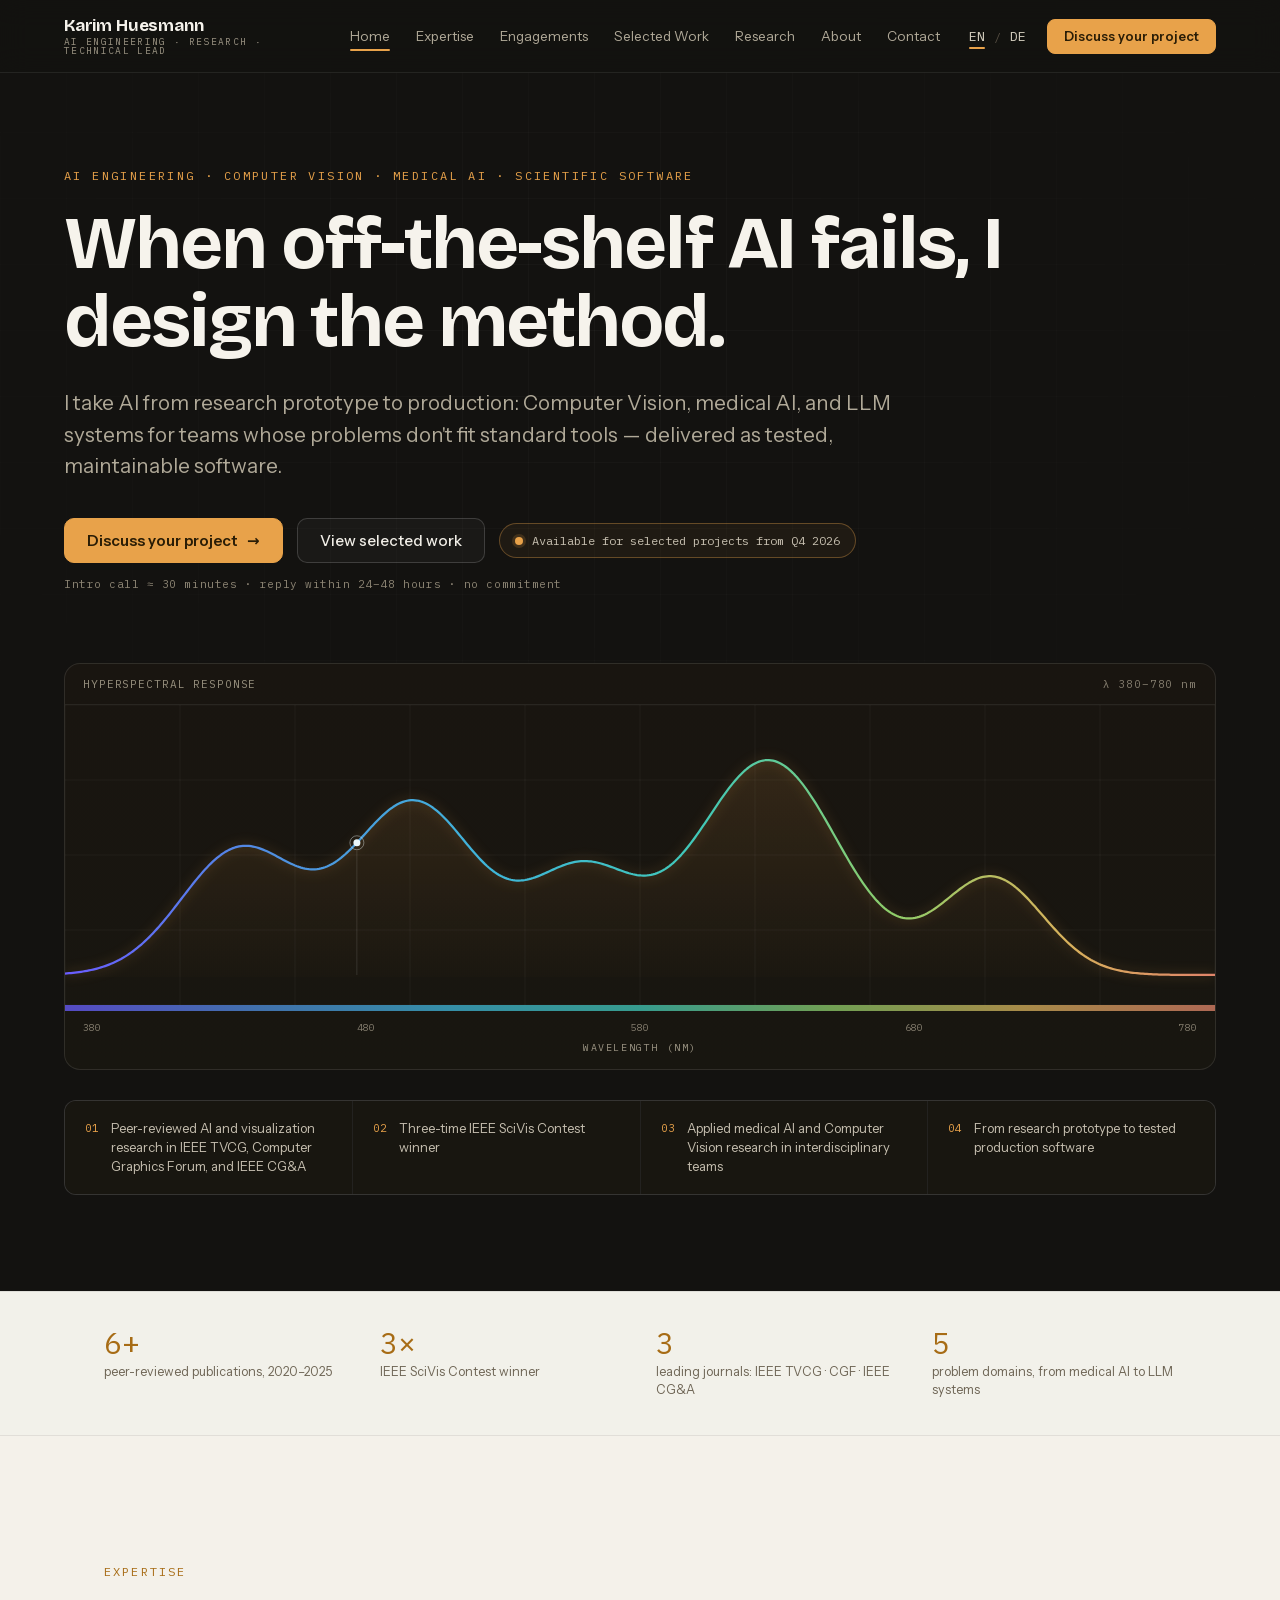
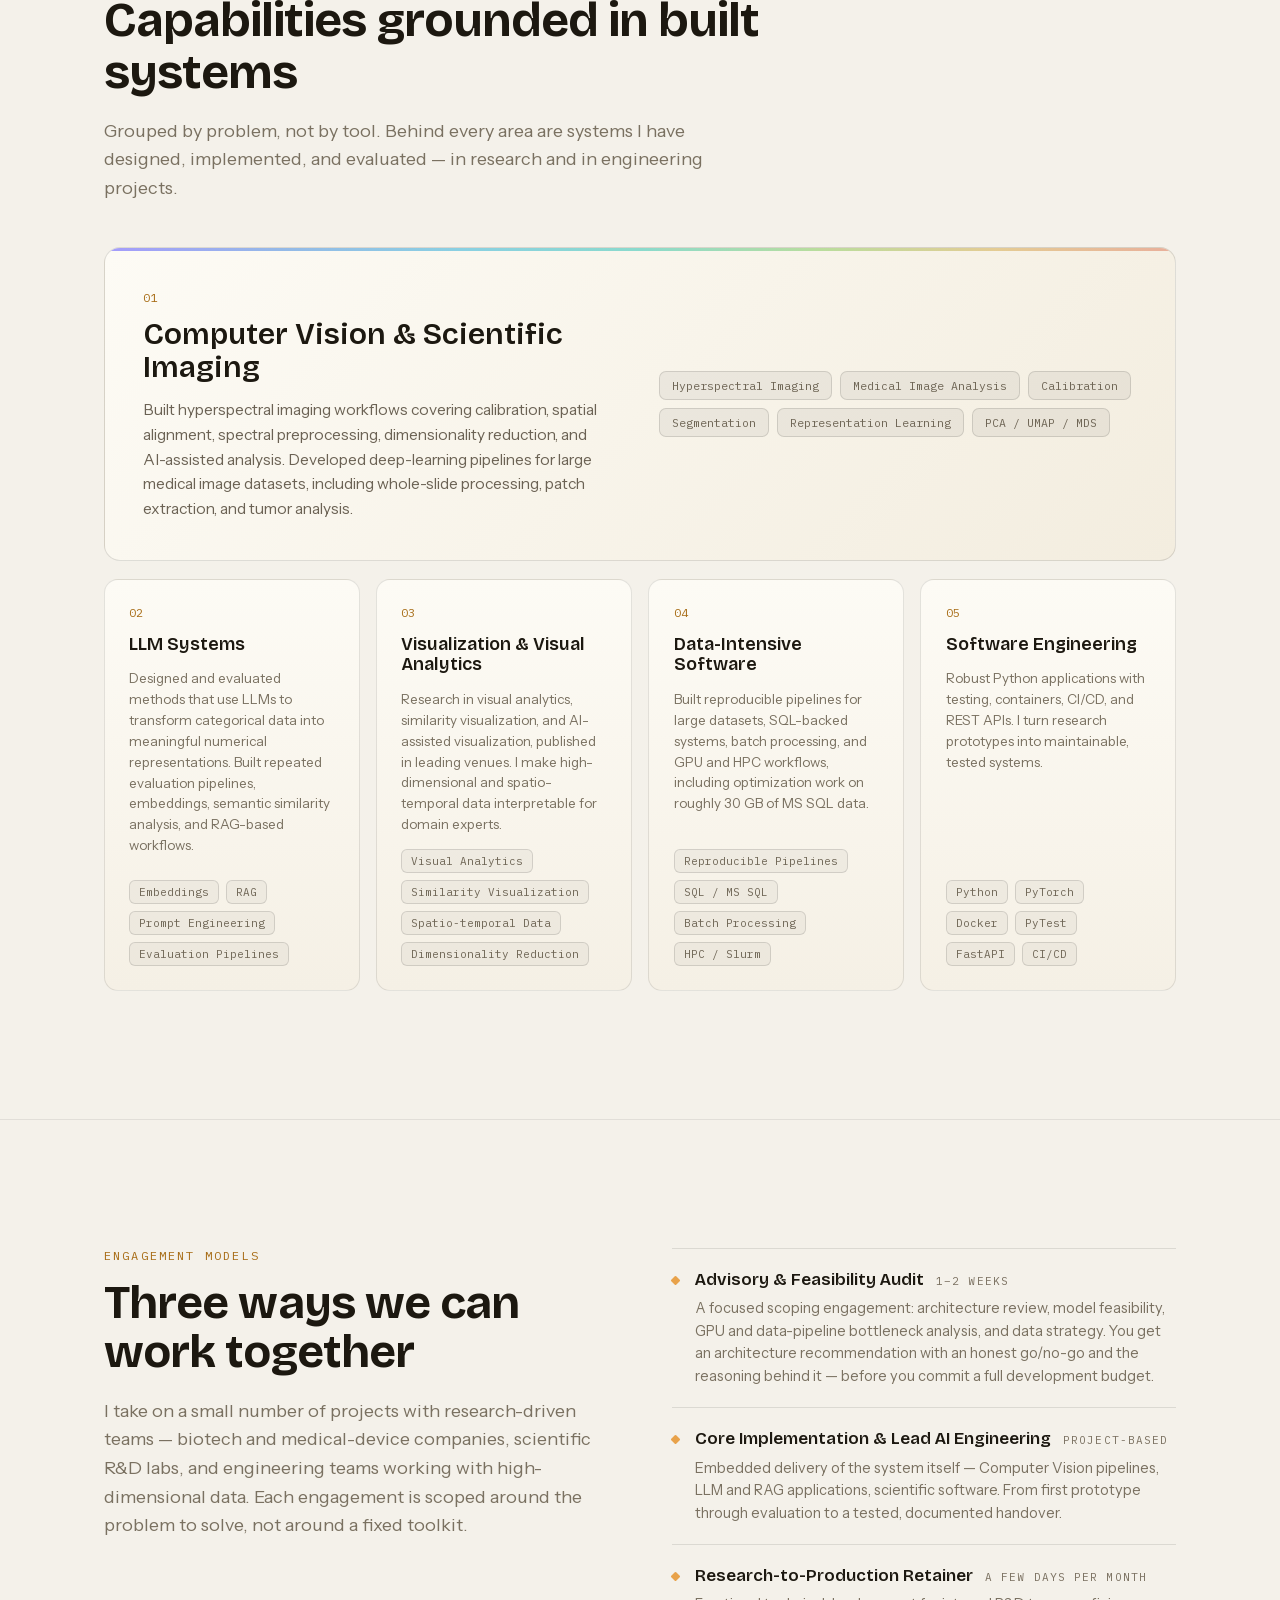
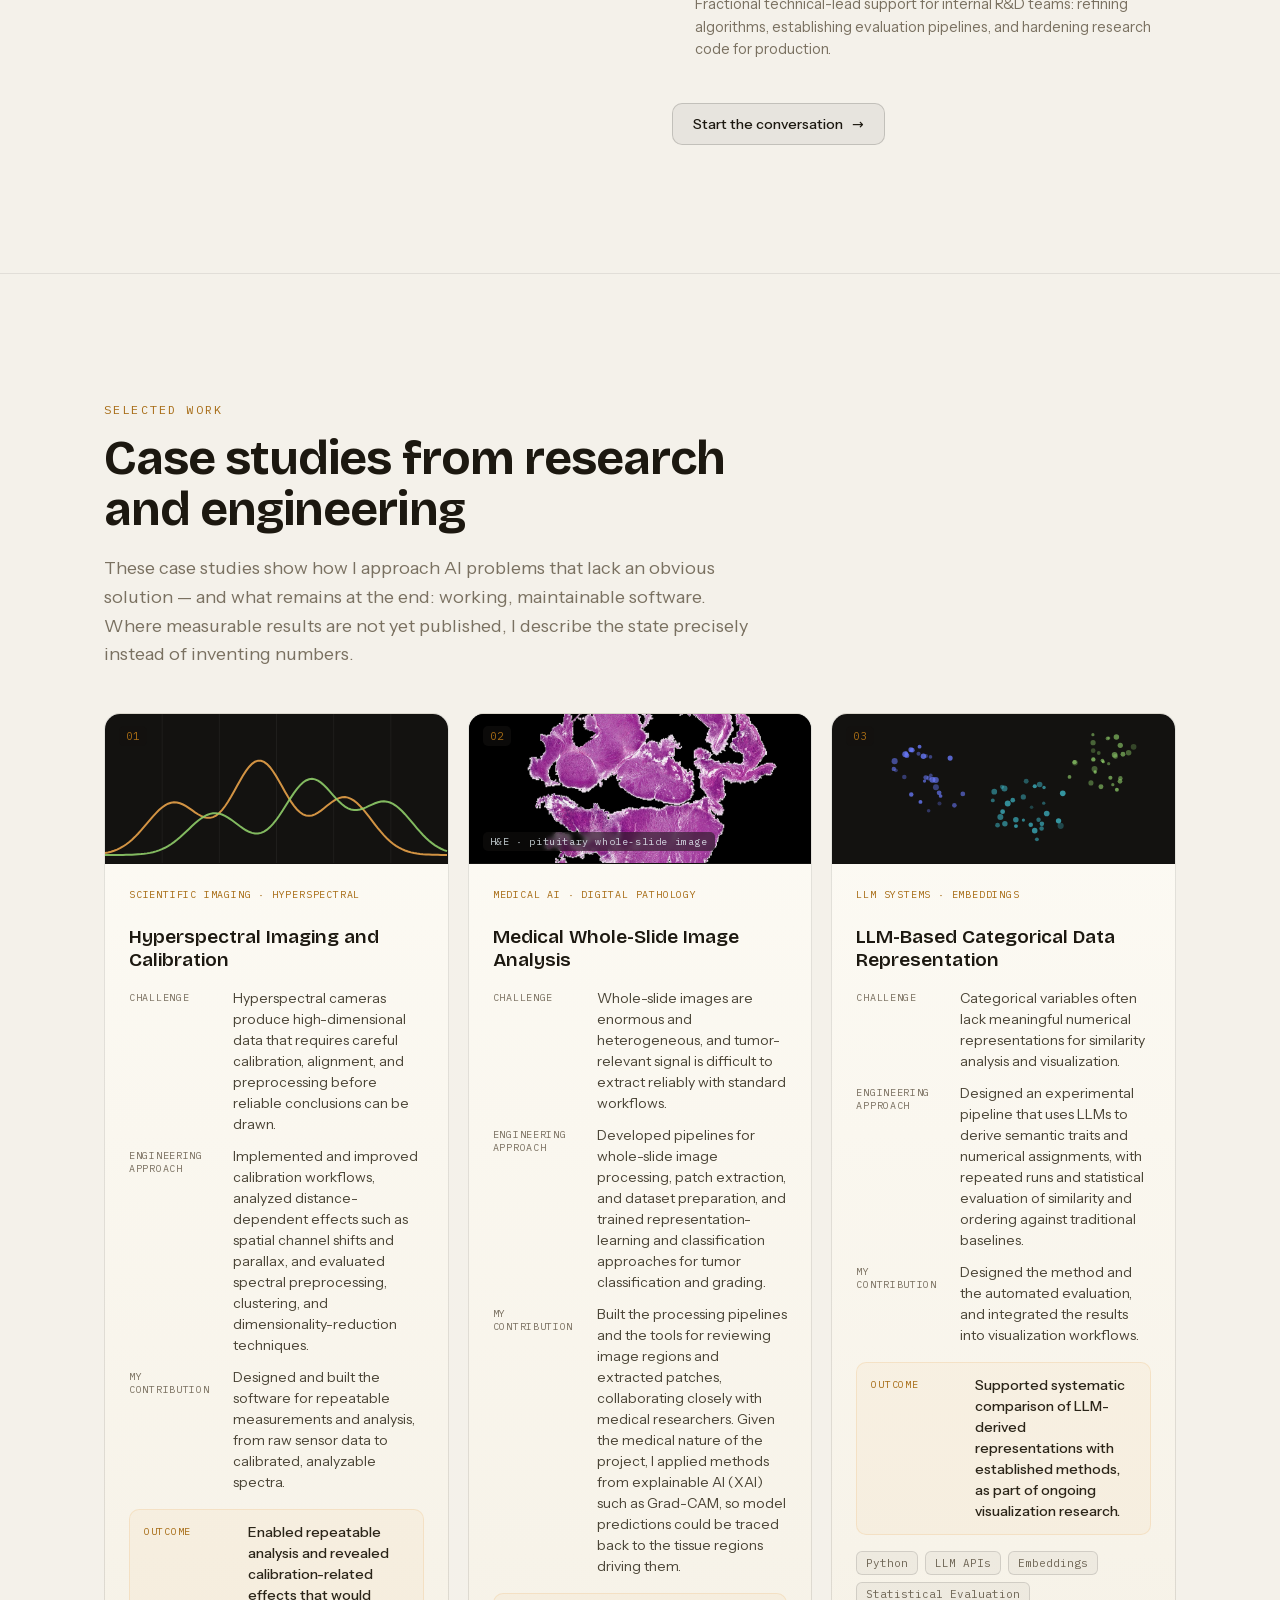
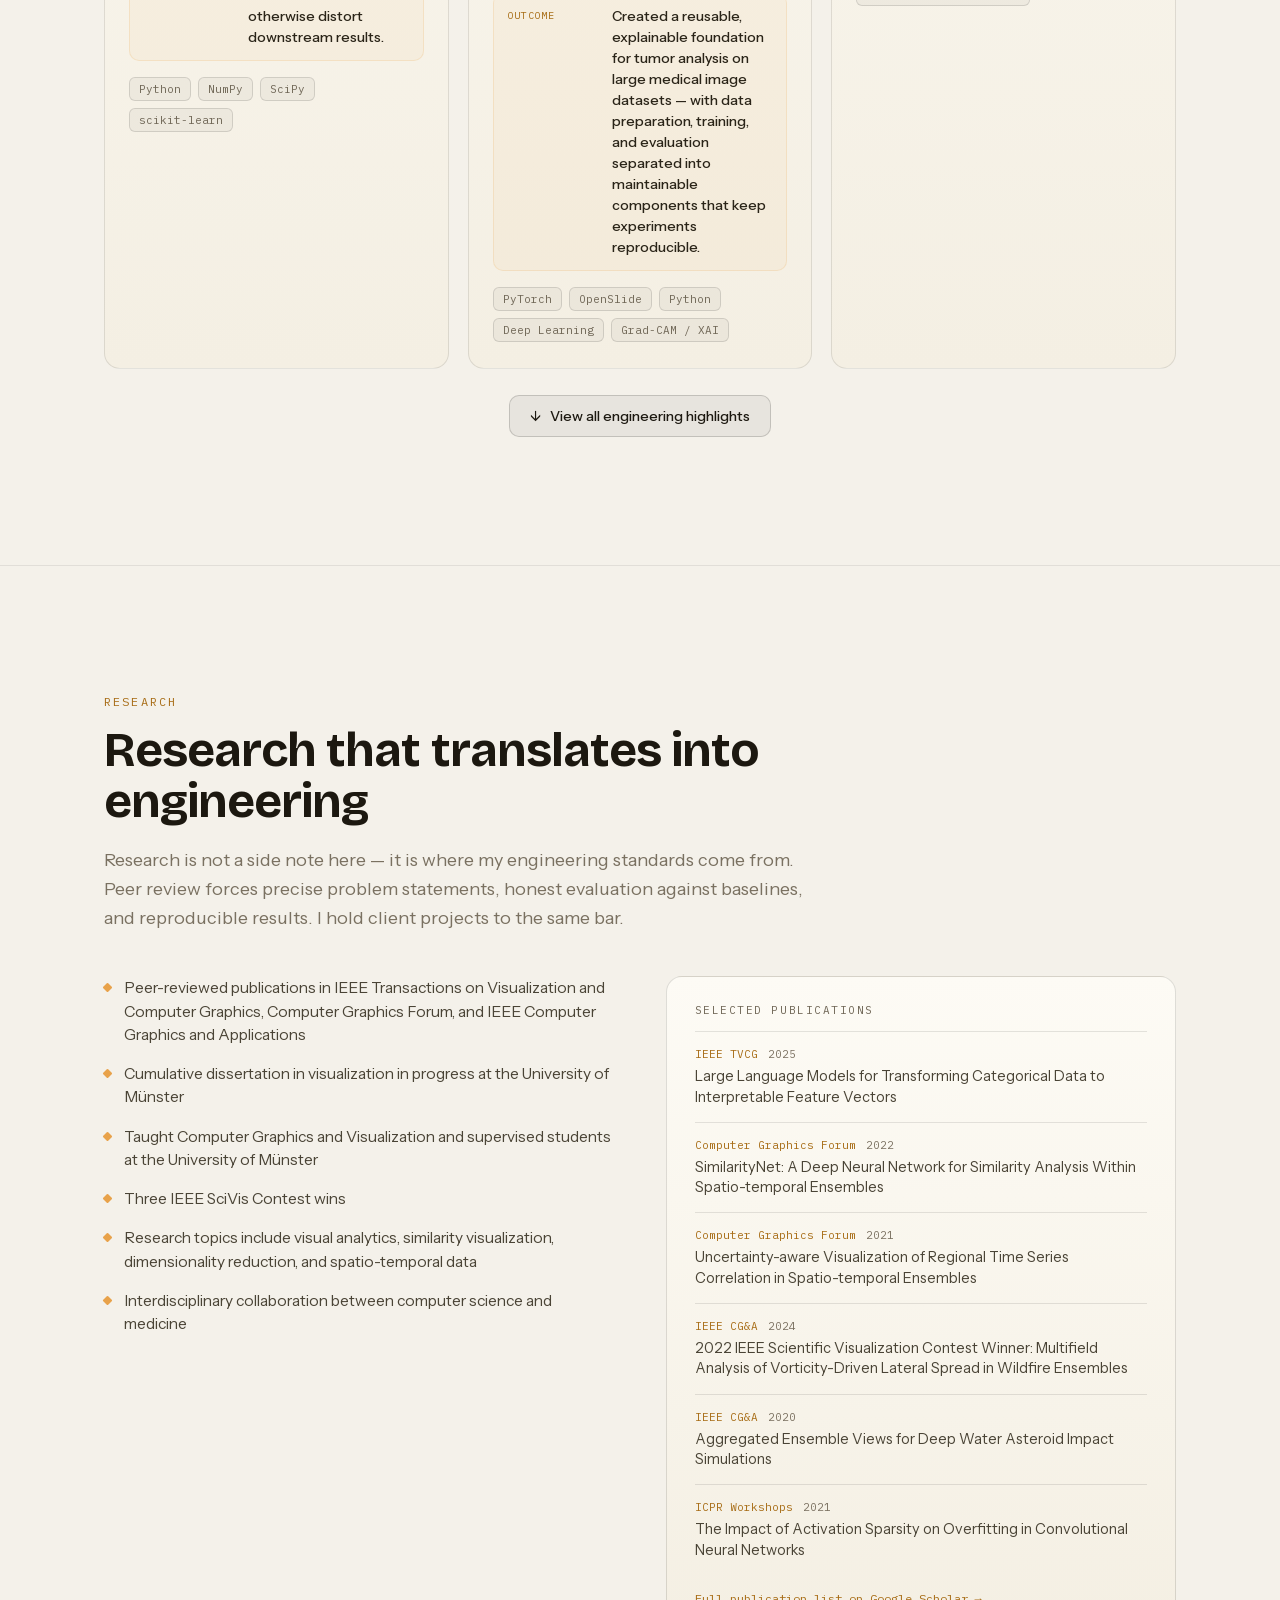
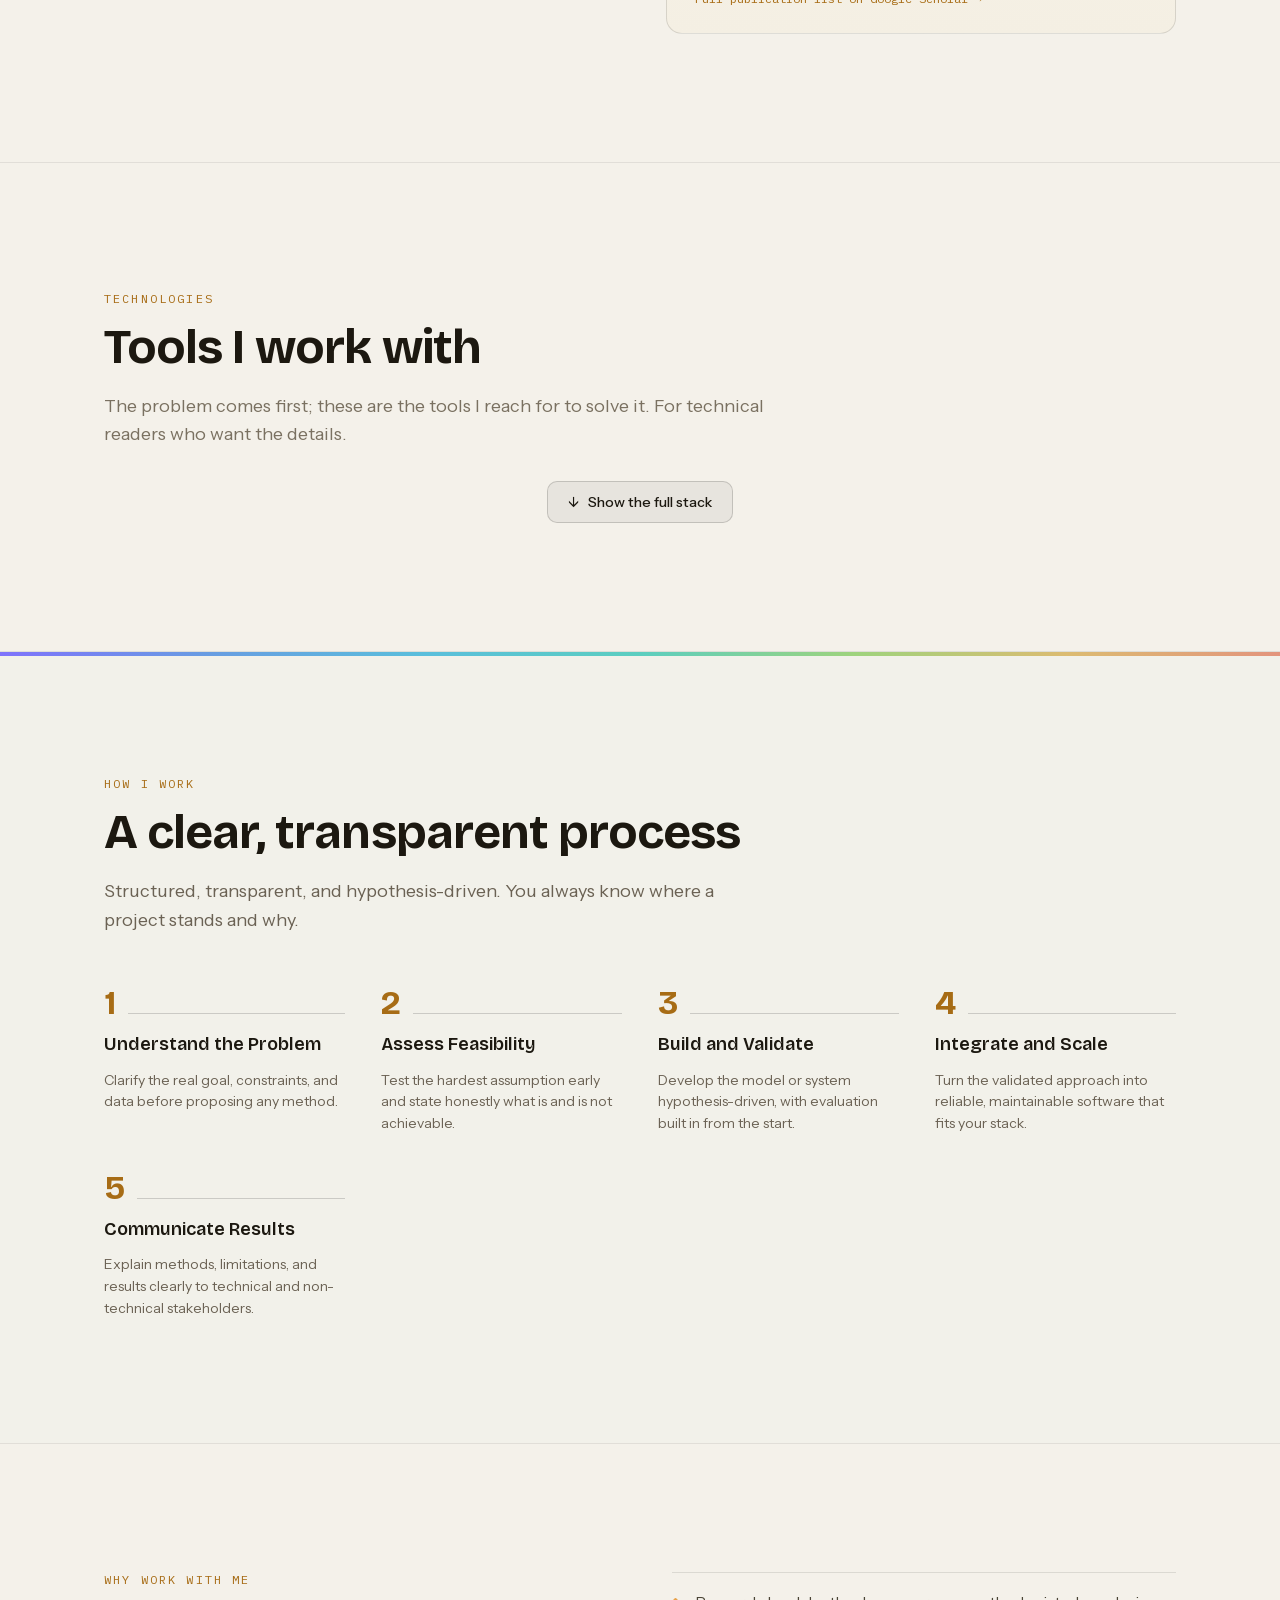
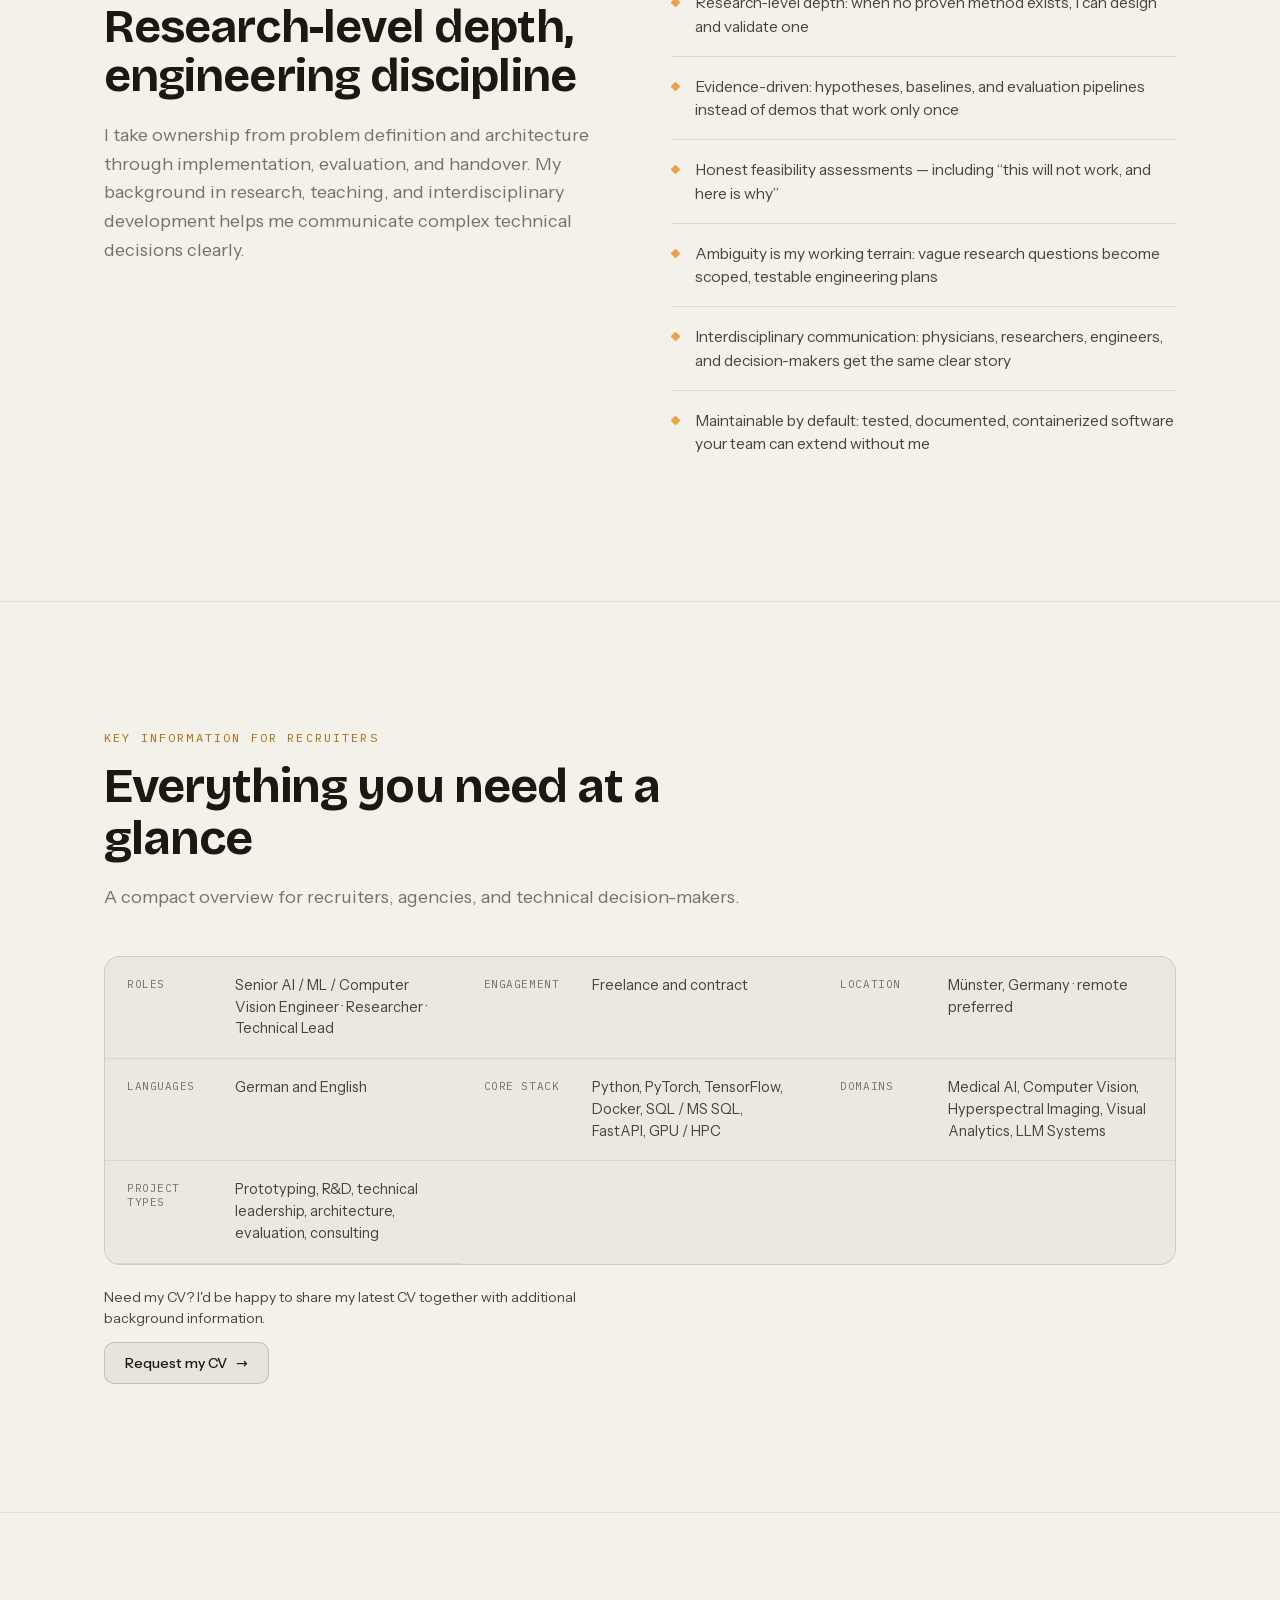
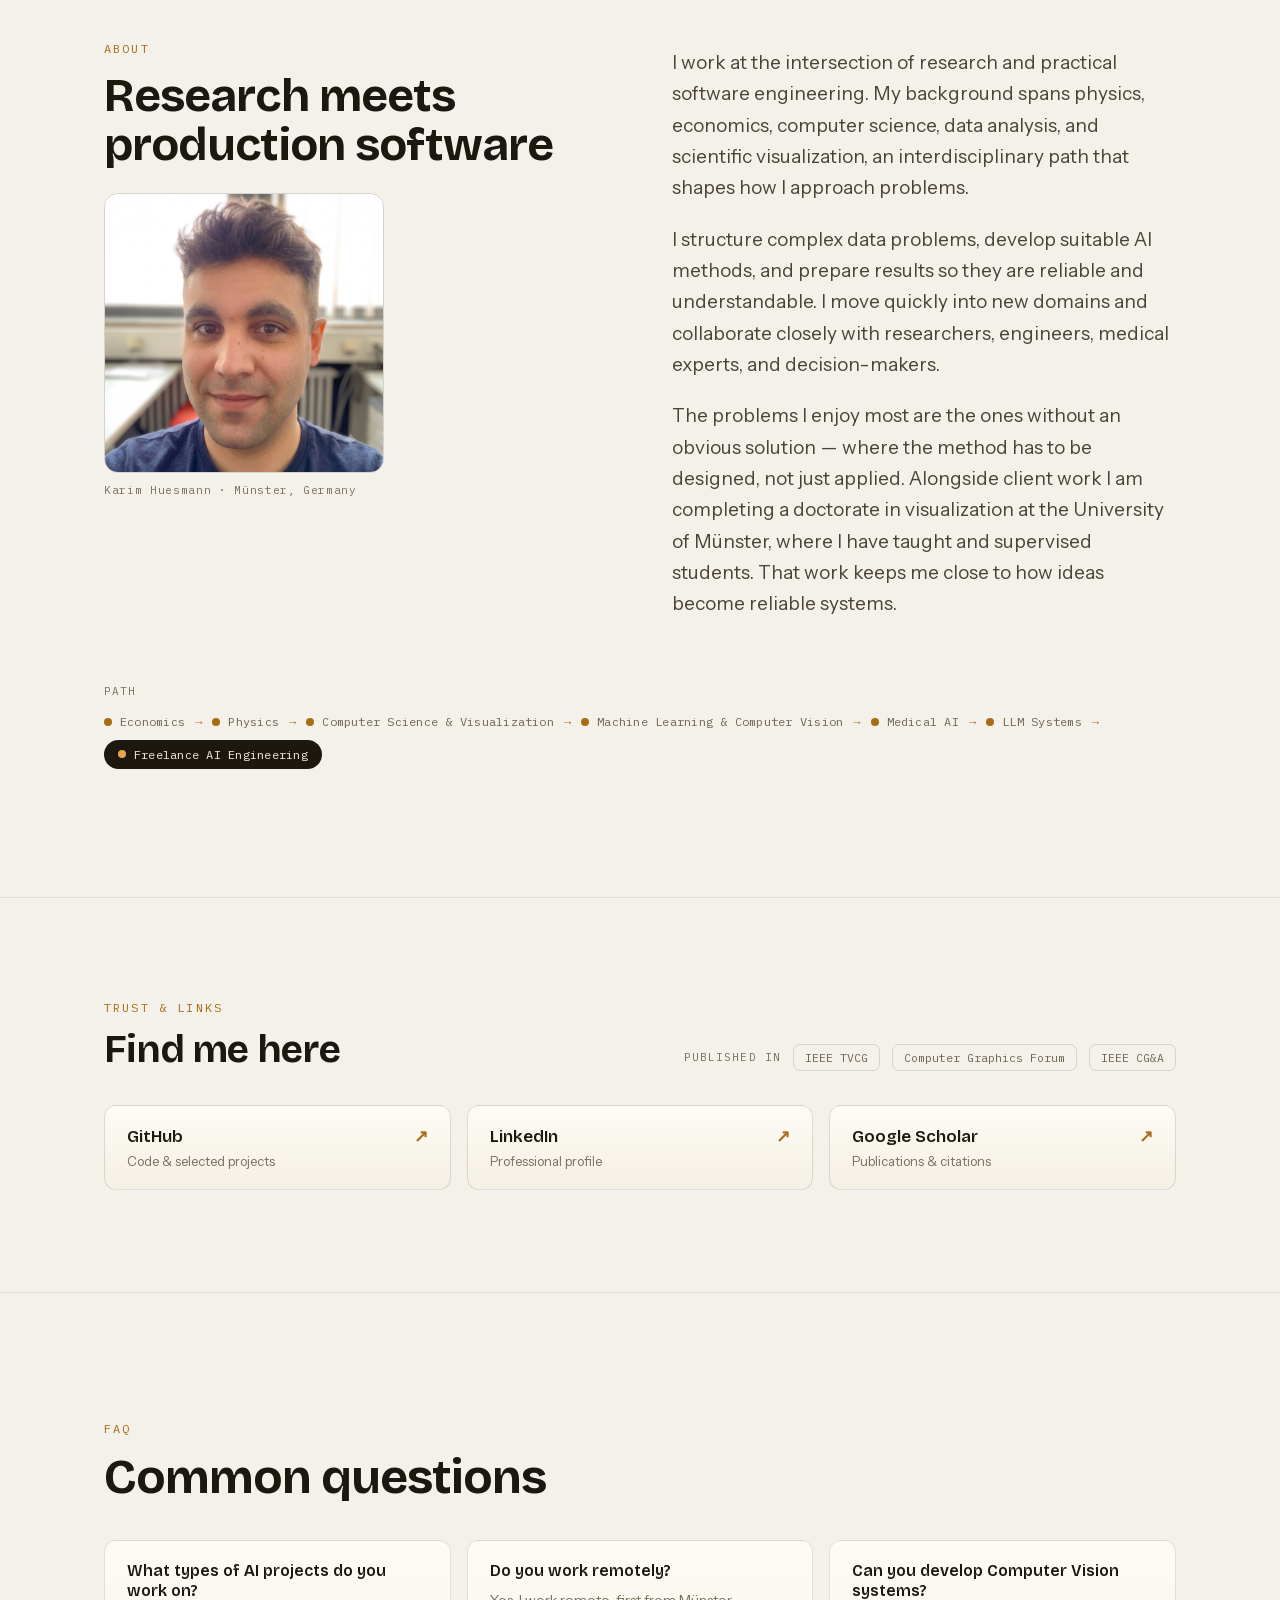
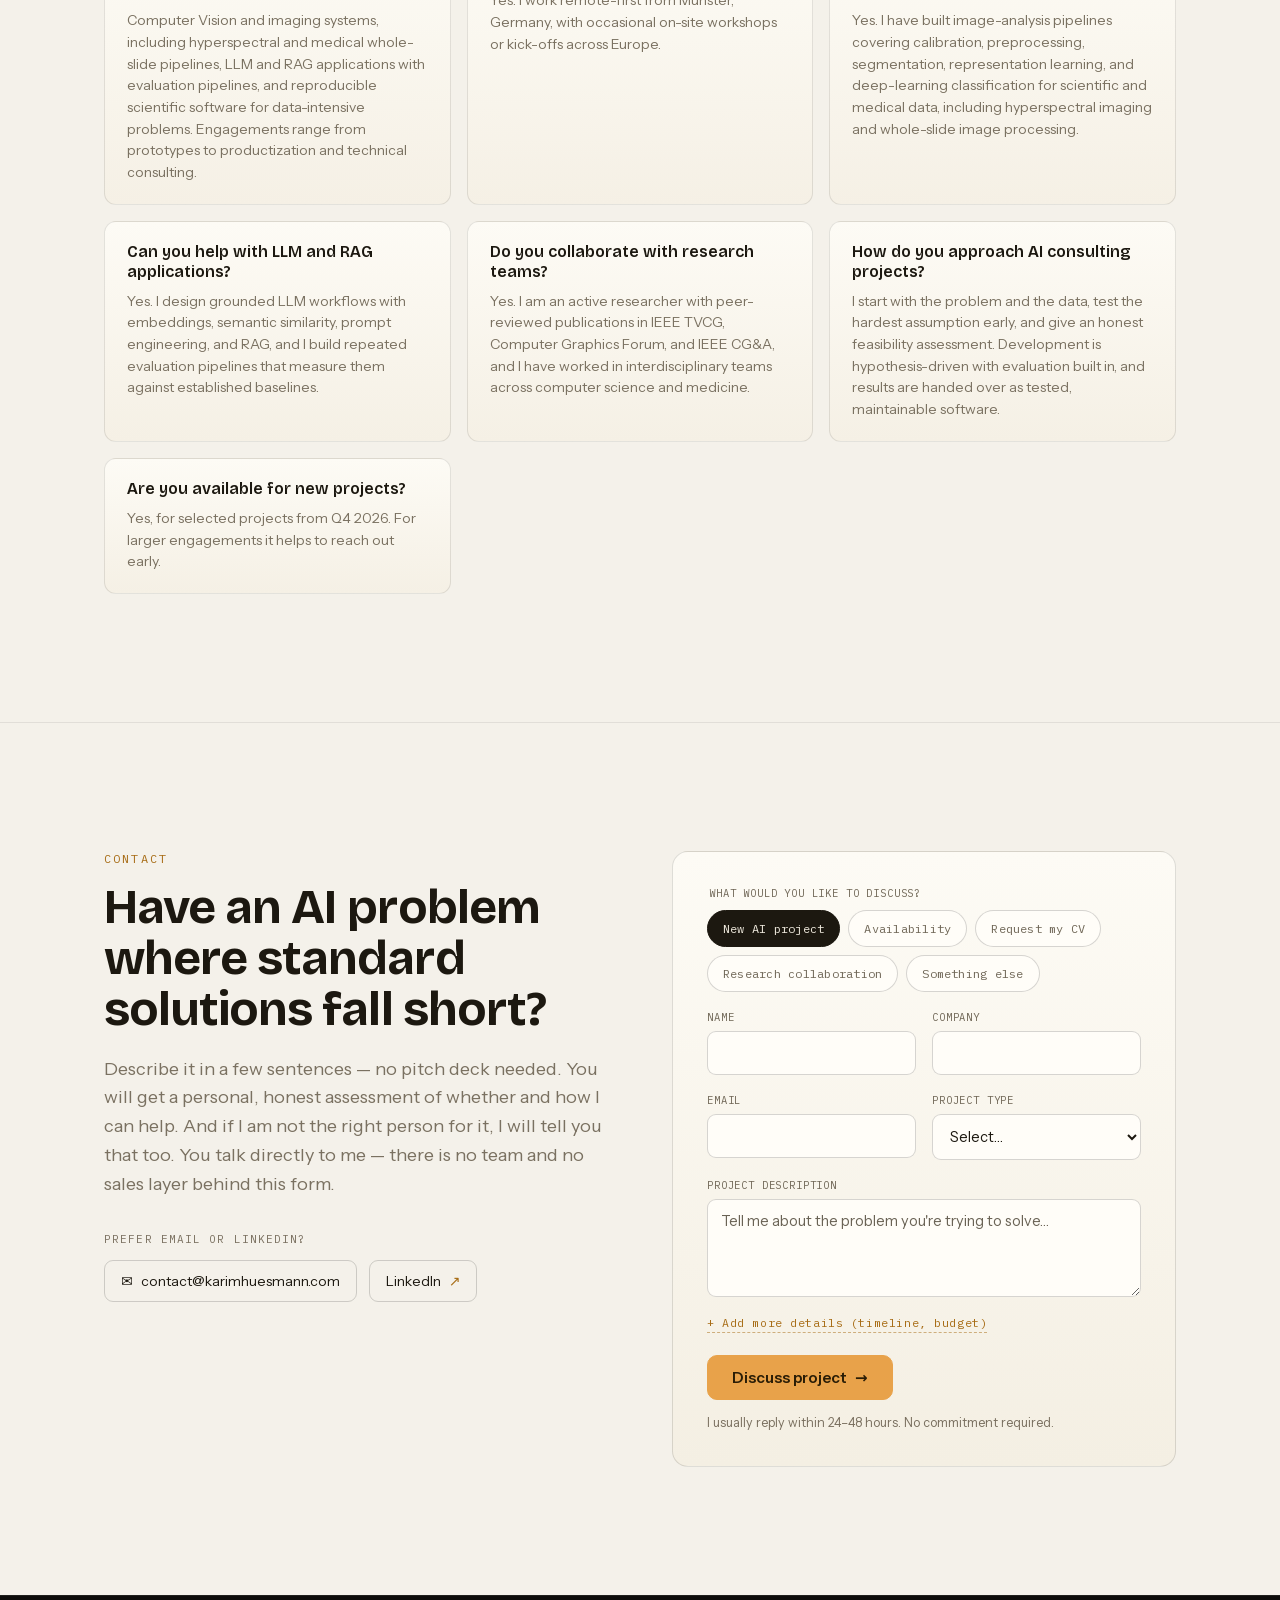
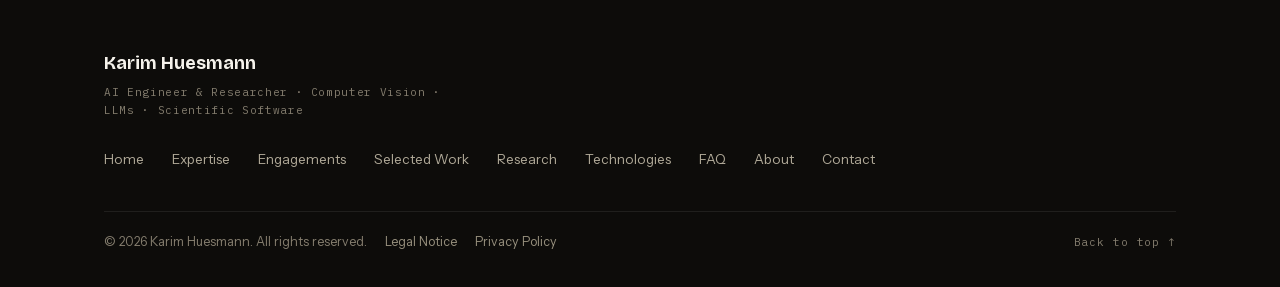
==== commit 00de862a: "responsive changes" ====
--- a/index.html
+++ b/index.html
@@ -1582,11 +1582,14 @@
   /* ---- projects: reveal the non-featured case studies ---- */
   var moreBtn = document.getElementById('projects-toggle');
   if (moreBtn) moreBtn.addEventListener('click', function () {
+    var grid = document.querySelector('.projects-grid');
+    if (grid) grid.classList.add('projects-expanded');
     document.querySelectorAll('.project-extra').forEach(function (card) {
       card.classList.remove('project-extra');
-      card.querySelectorAll('.card-viz').forEach(drawViz);
     });
     moreBtn.closest('.projects-more-row').remove();
+    /* the grid just went from 3-up to 5-up, so every canvas has a new box */
+    document.querySelectorAll('.projects-grid .card-viz').forEach(drawViz);
   });
 
   /* ---- technologies: expand the collapsed stack table ---- */
--- a/styles.css
+++ b/styles.css
@@ -397,10 +397,10 @@
 .feature-desc{font-size:15.5px;line-height:1.6;color:#6b6254;margin:14px 0 0;max-width:46ch}
 .feature-tags{display:flex;flex-wrap:wrap;gap:8px;align-content:center}
 .chip-lg{font-family:'IBM Plex Mono',monospace;font-size:11.5px;color:#6f6656;padding:6px 12px;border:1px solid rgba(0,0,0,.12);border-radius:7px;background:rgba(0,0,0,.05)}
-.cards-grid{margin-top:18px;display:grid;grid-template-columns:repeat(auto-fit,minmax(250px,1fr));gap:18px}
-.card{border:1px solid rgba(0,0,0,.1);border-radius:14px;background:linear-gradient(180deg,#fdfbf5,#f5f0e5);padding:26px;display:flex;flex-direction:column;gap:15px;transition:border-color .2s,transform .2s}
-.card-title{font-family:'Bricolage Grotesque',sans-serif;font-weight:600;font-size:19px;line-height:1.15;margin:0;color:#1c1810}
-.card-desc{font-size:14.5px;line-height:1.55;color:#7a7161;margin:0;flex:1}
+.cards-grid{margin-top:18px;display:grid;grid-template-columns:repeat(4,minmax(0,1fr));gap:clamp(11px,1.3vw,18px)}
+.card{border:1px solid rgba(0,0,0,.1);border-radius:14px;background:linear-gradient(180deg,#fdfbf5,#f5f0e5);padding:clamp(15px,1.9vw,26px);display:flex;flex-direction:column;gap:clamp(10px,1.1vw,15px);transition:border-color .2s,transform .2s}
+.card-title{font-family:'Bricolage Grotesque',sans-serif;font-weight:600;font-size:clamp(15.5px,1.4vw,19px);line-height:1.15;margin:0;color:#1c1810}
+.card-desc{font-size:clamp(12.5px,1.05vw,14.5px);line-height:1.55;color:#7a7161;margin:0;flex:1}
 .tag-row{display:flex;flex-wrap:wrap;gap:7px}
 .chip{font-family:'IBM Plex Mono',monospace;font-size:11px;color:#6f6656;padding:4px 9px;border:1px solid rgba(0,0,0,.12);border-radius:6px;background:rgba(0,0,0,.035)}
 .chip-light{font-family:'IBM Plex Mono',monospace;font-size:11.5px;color:#6f6656;padding:5px 11px;border:1px solid rgba(0,0,0,.12);border-radius:7px;background:#fdfbf5}
@@ -417,7 +417,8 @@
 .bullet-row{display:flex;gap:13px;align-items:flex-start}
 
 /* ---- projects ---- */
-.projects-grid{margin-top:44px;display:grid;grid-template-columns:repeat(auto-fit,minmax(340px,1fr));gap:22px}
+.projects-grid{margin-top:44px;display:grid;grid-template-columns:repeat(3,minmax(0,1fr));gap:clamp(11px,1.5vw,22px)}
+.projects-grid.projects-expanded{grid-template-columns:repeat(5,minmax(0,1fr))}
 .project-card{border:1px solid rgba(0,0,0,.1);border-radius:16px;background:linear-gradient(180deg,#fdfbf5,#f4efe3);overflow:hidden;display:flex;flex-direction:column;transition:border-color .2s,transform .2s}
 .project-media{height:150px;position:relative;border-bottom:1px solid rgba(0,0,0,.08);background:#131210}
 .media-placeholder{width:100%;height:100%;display:flex;align-items:center;justify-content:center;background:repeating-linear-gradient(135deg,rgba(255,255,255,.035) 0 10px,transparent 10px 20px)}
@@ -485,6 +486,33 @@
 .status-label{font-family:'IBM Plex Mono',monospace;font-size:10px;letter-spacing:.07em;text-transform:uppercase;color:#a76c15;padding-top:3px}
 .status-text{font-size:14px;line-height:1.5;color:#2a2418;font-weight:500}
 
+/* 5-up case studies: the columns are ~200px even on wide screens, so the card
+   internals have to drop the 92px label column and scale down with them. */
+@media (min-width:768px){
+  .projects-expanded .project-media{height:clamp(88px,9vw,120px)}
+  .projects-expanded .project-num-badge{top:8px;left:9px}
+  .projects-expanded .project-media-caption{left:9px;bottom:8px;font-size:9px;padding:2px 5px}
+  .projects-expanded .project-body{padding:clamp(13px,1.3vw,18px) clamp(12px,1.2vw,16px) clamp(15px,1.4vw,20px);gap:clamp(10px,1vw,14px)}
+  .projects-expanded .project-tag{font-size:9px;letter-spacing:.06em;margin-bottom:6px}
+  .projects-expanded .project-title{font-size:clamp(14.5px,1.25vw,17px)}
+  .projects-expanded .project-rows{gap:9px}
+  .projects-expanded .project-row,
+  .projects-expanded .status-box{grid-template-columns:1fr;gap:3px}
+  .projects-expanded .project-label,
+  .projects-expanded .status-label{padding-top:0;font-size:9px}
+  .projects-expanded .project-text,
+  .projects-expanded .status-text{font-size:clamp(11.5px,1vw,13px);line-height:1.45}
+  .projects-expanded .status-box{padding:10px 11px}
+  .projects-expanded .tag-row{gap:5px}
+  .projects-expanded .chip{font-size:10px;padding:3px 6px}
+}
+
+/* below tablet everything stacks again */
+@media (max-width:767px){
+  .cards-grid{grid-template-columns:1fr}
+  .projects-grid,.projects-grid.projects-expanded{grid-template-columns:1fr}
+}
+
 /* ---- research ---- */
 .research-grid{margin-top:44px;display:grid;grid-template-columns:repeat(auto-fit,minmax(300px,1fr));gap:clamp(28px,4vw,56px);align-items:start}
 .plain-list{list-style:none;margin:0;padding:0;display:flex;flex-direction:column;gap:16px}
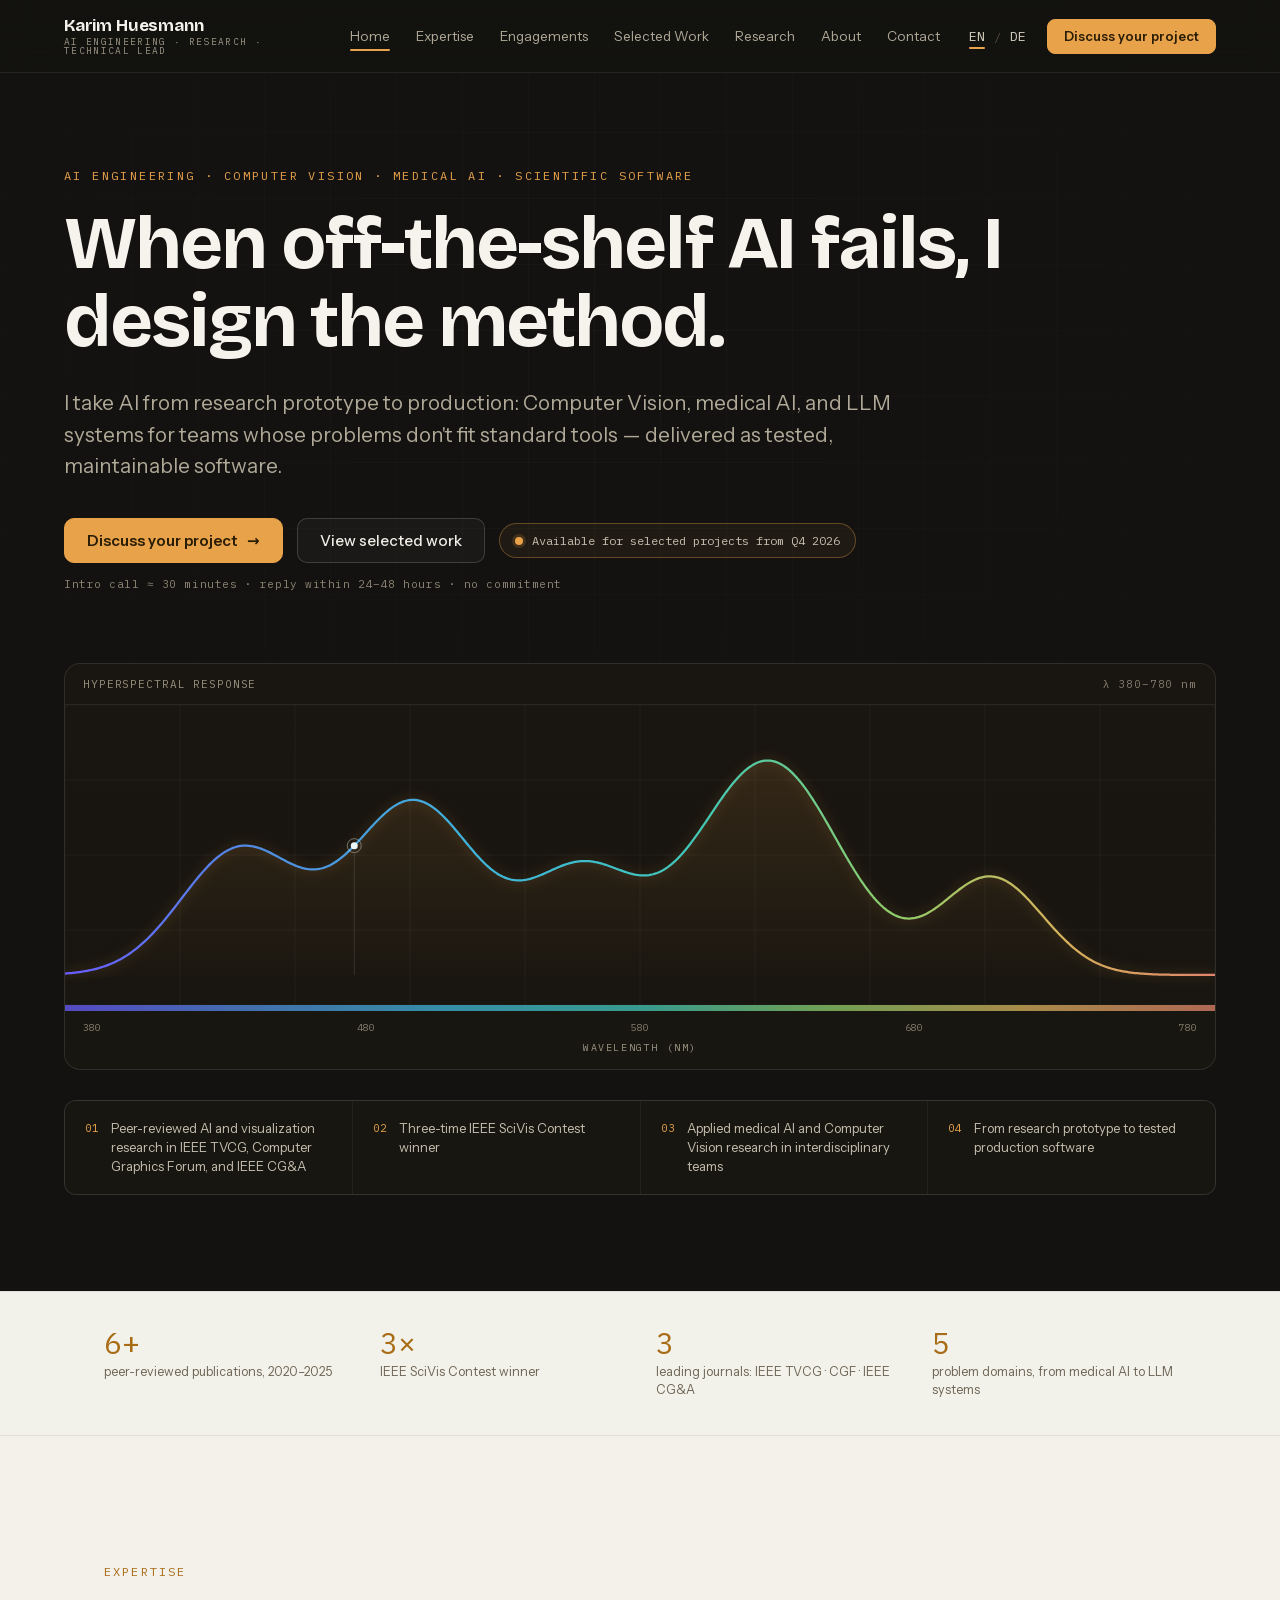
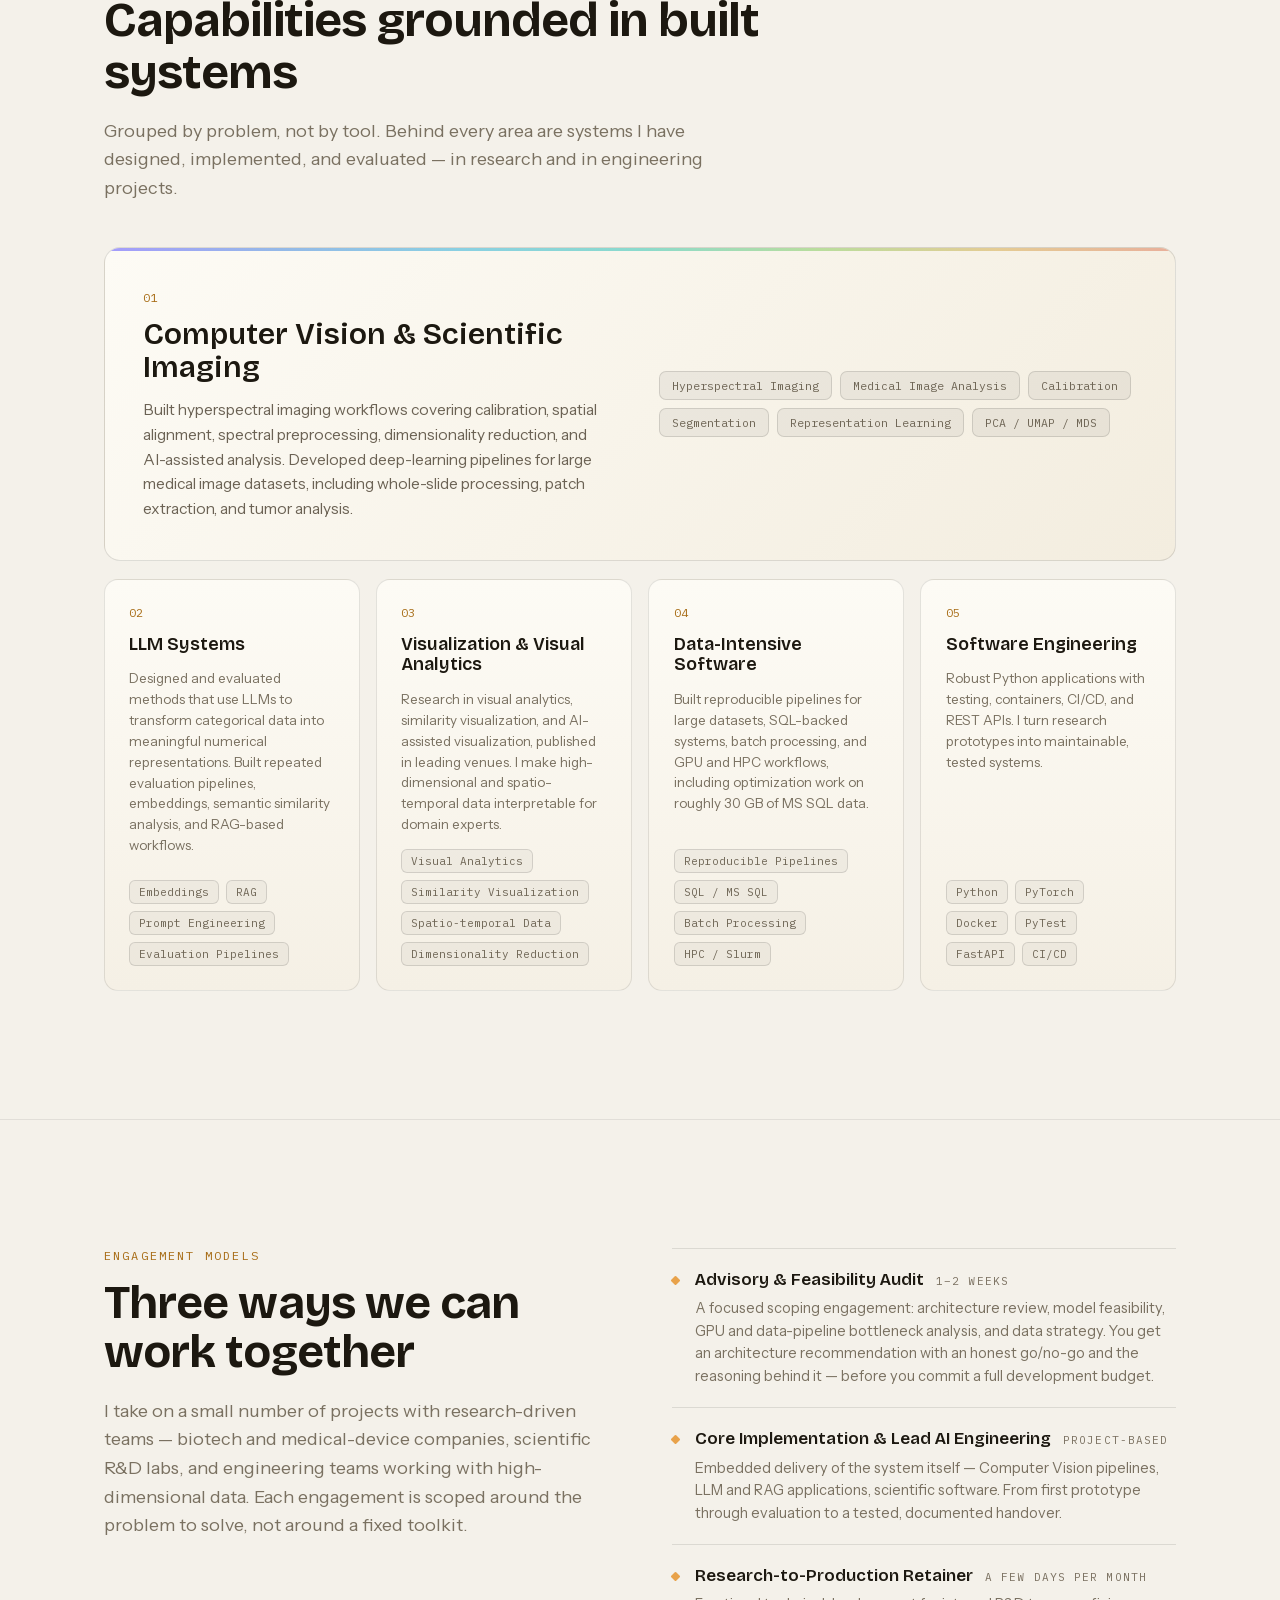
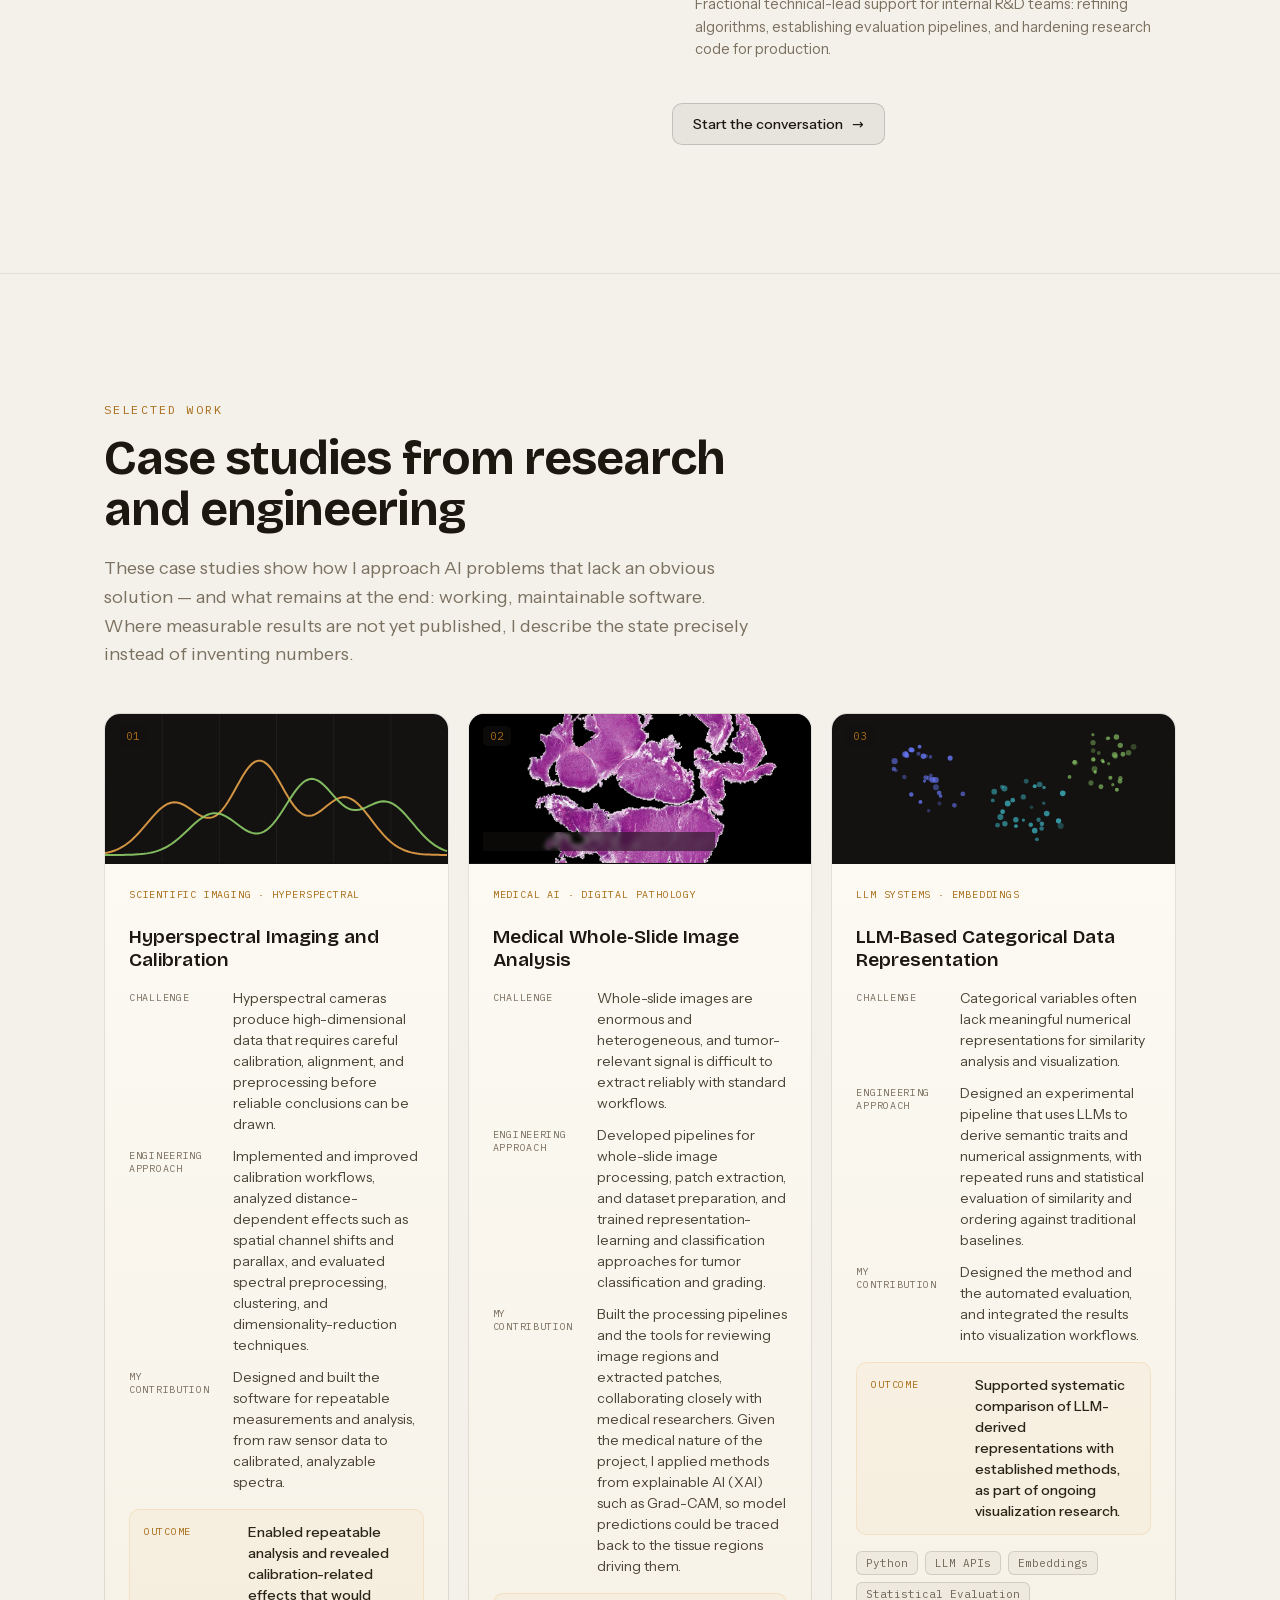
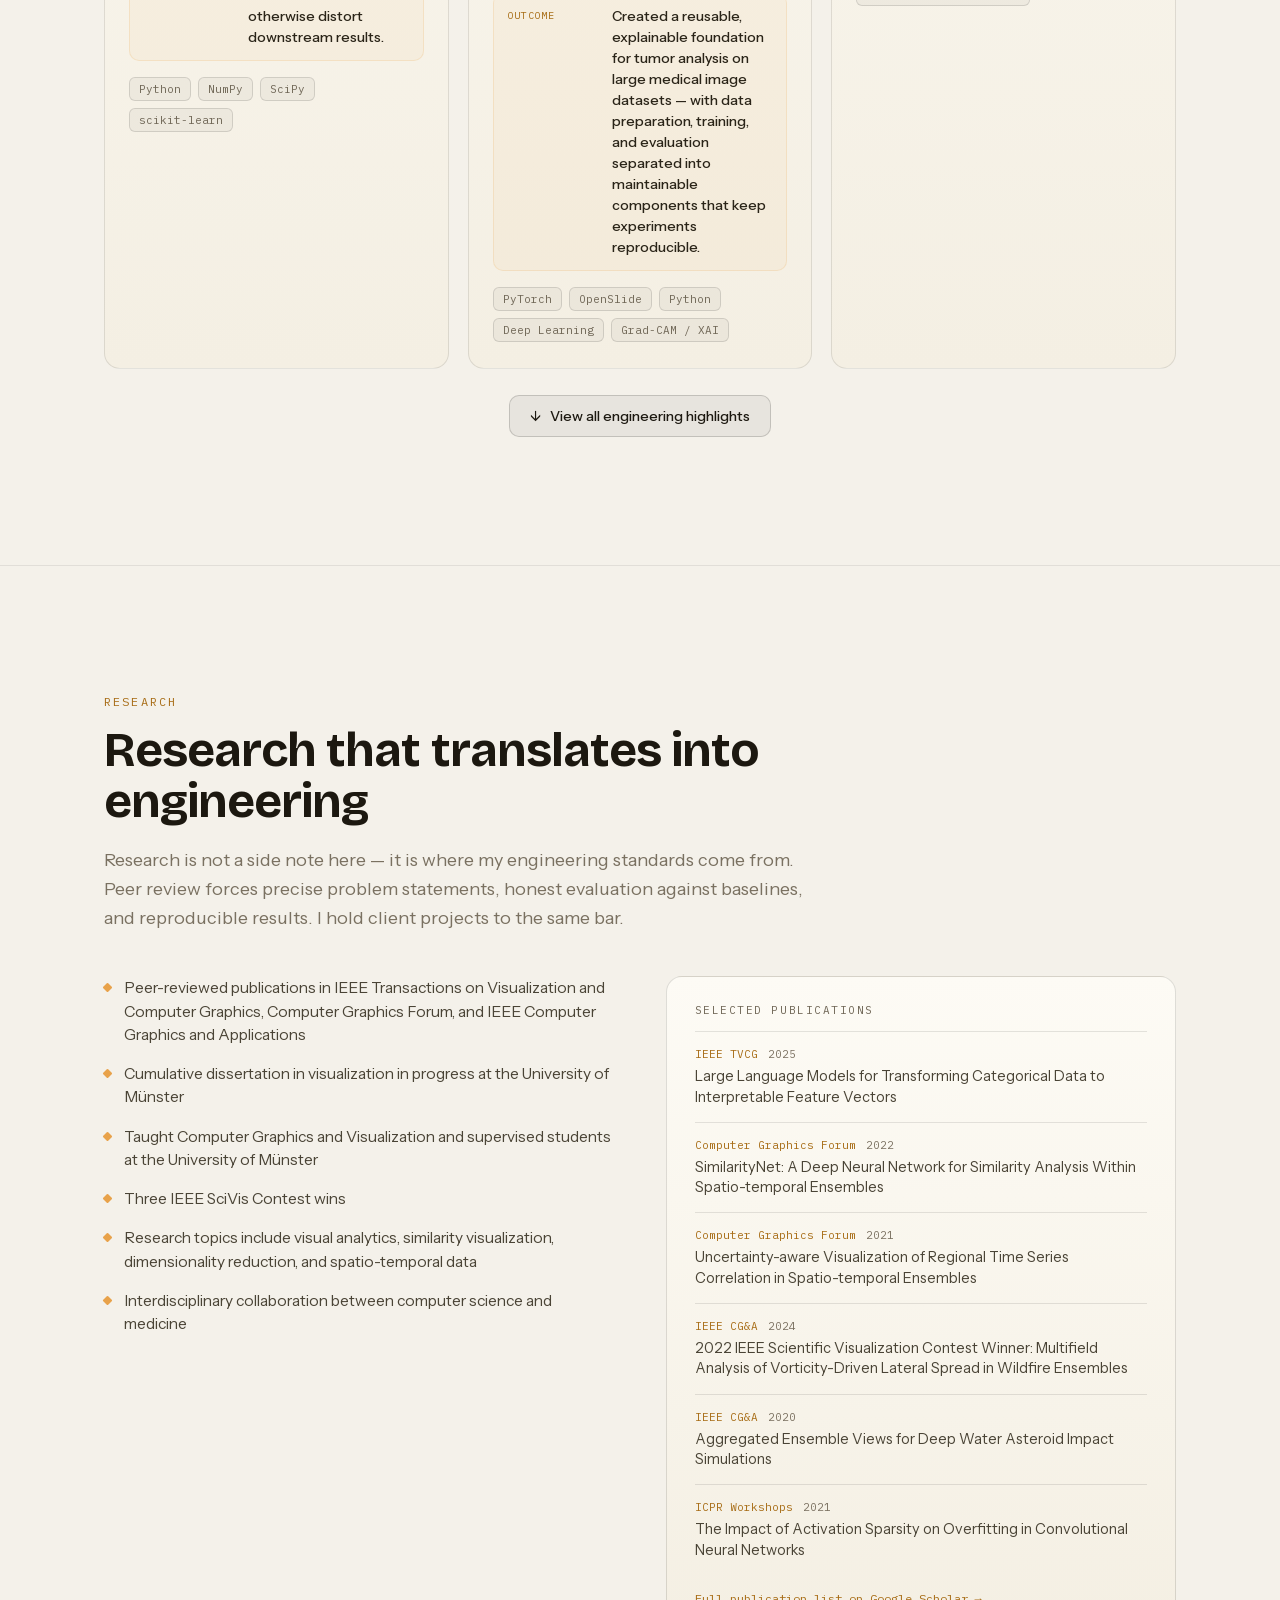
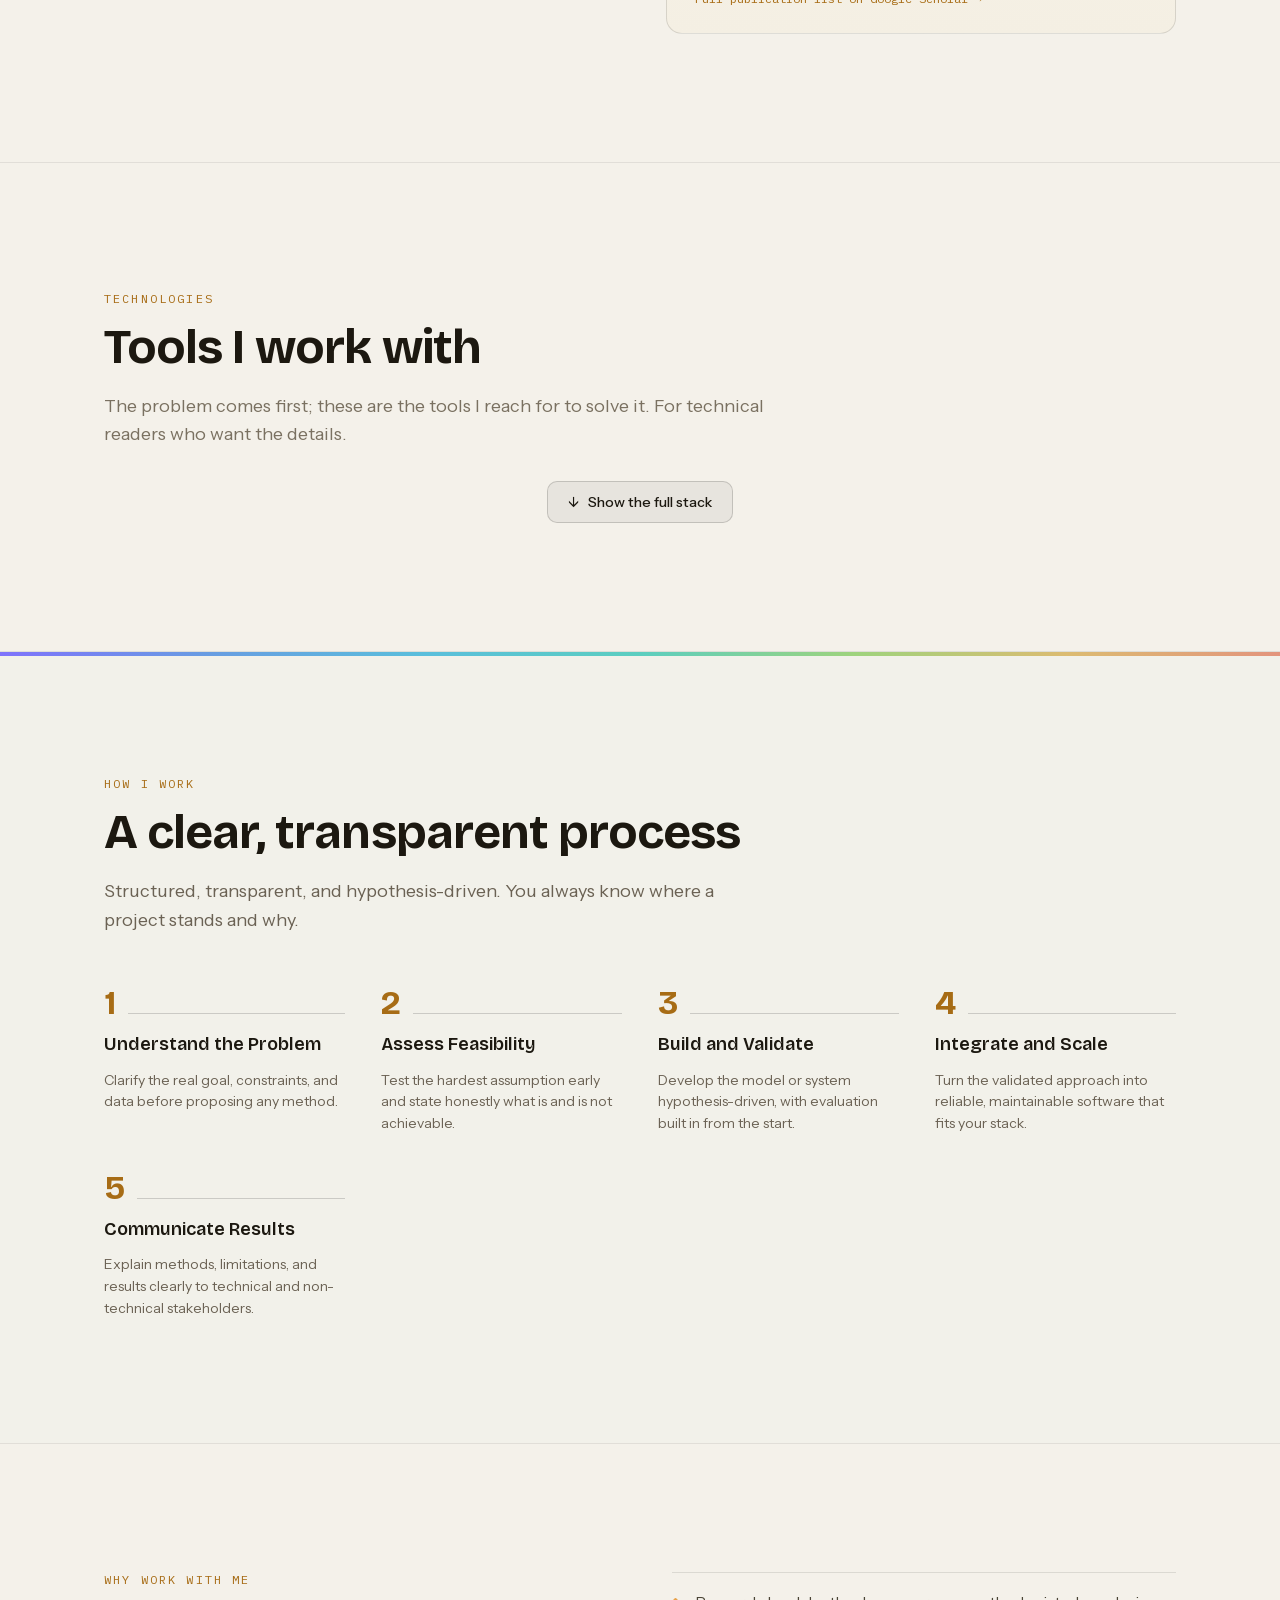
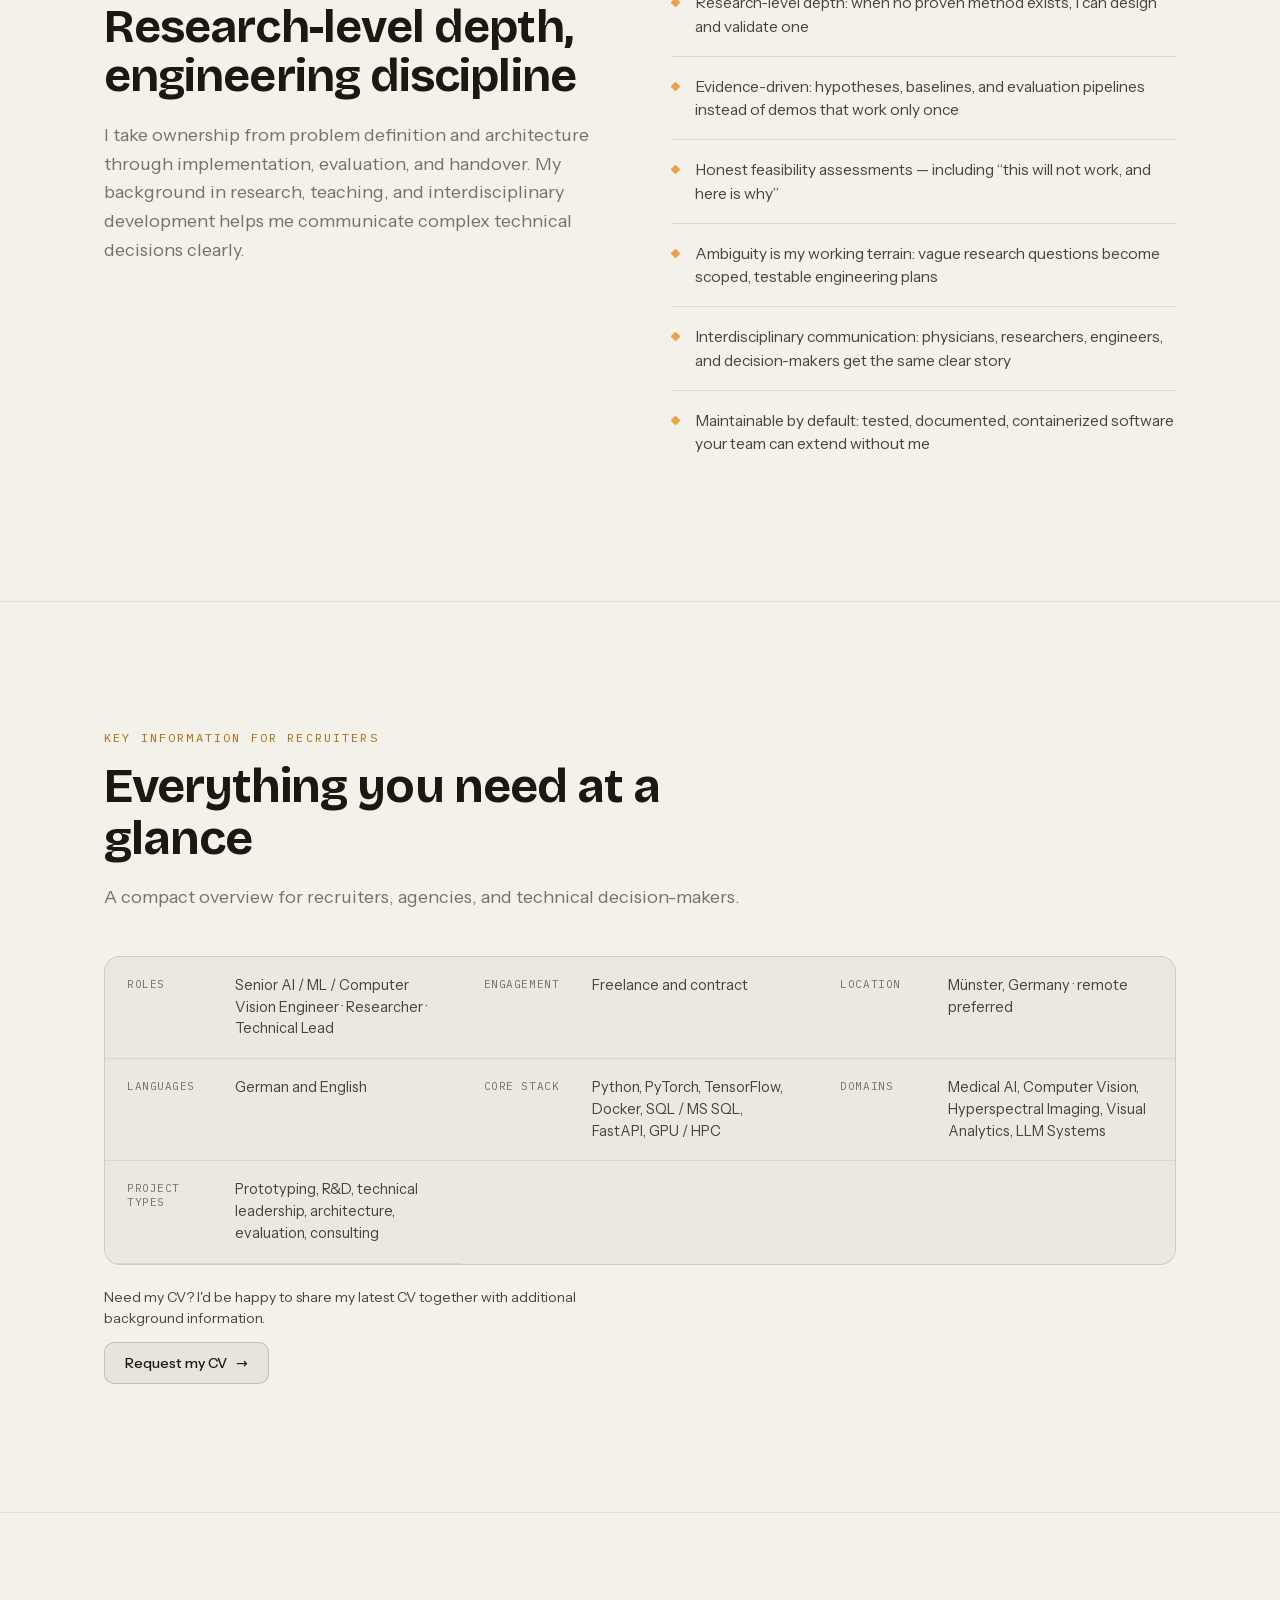
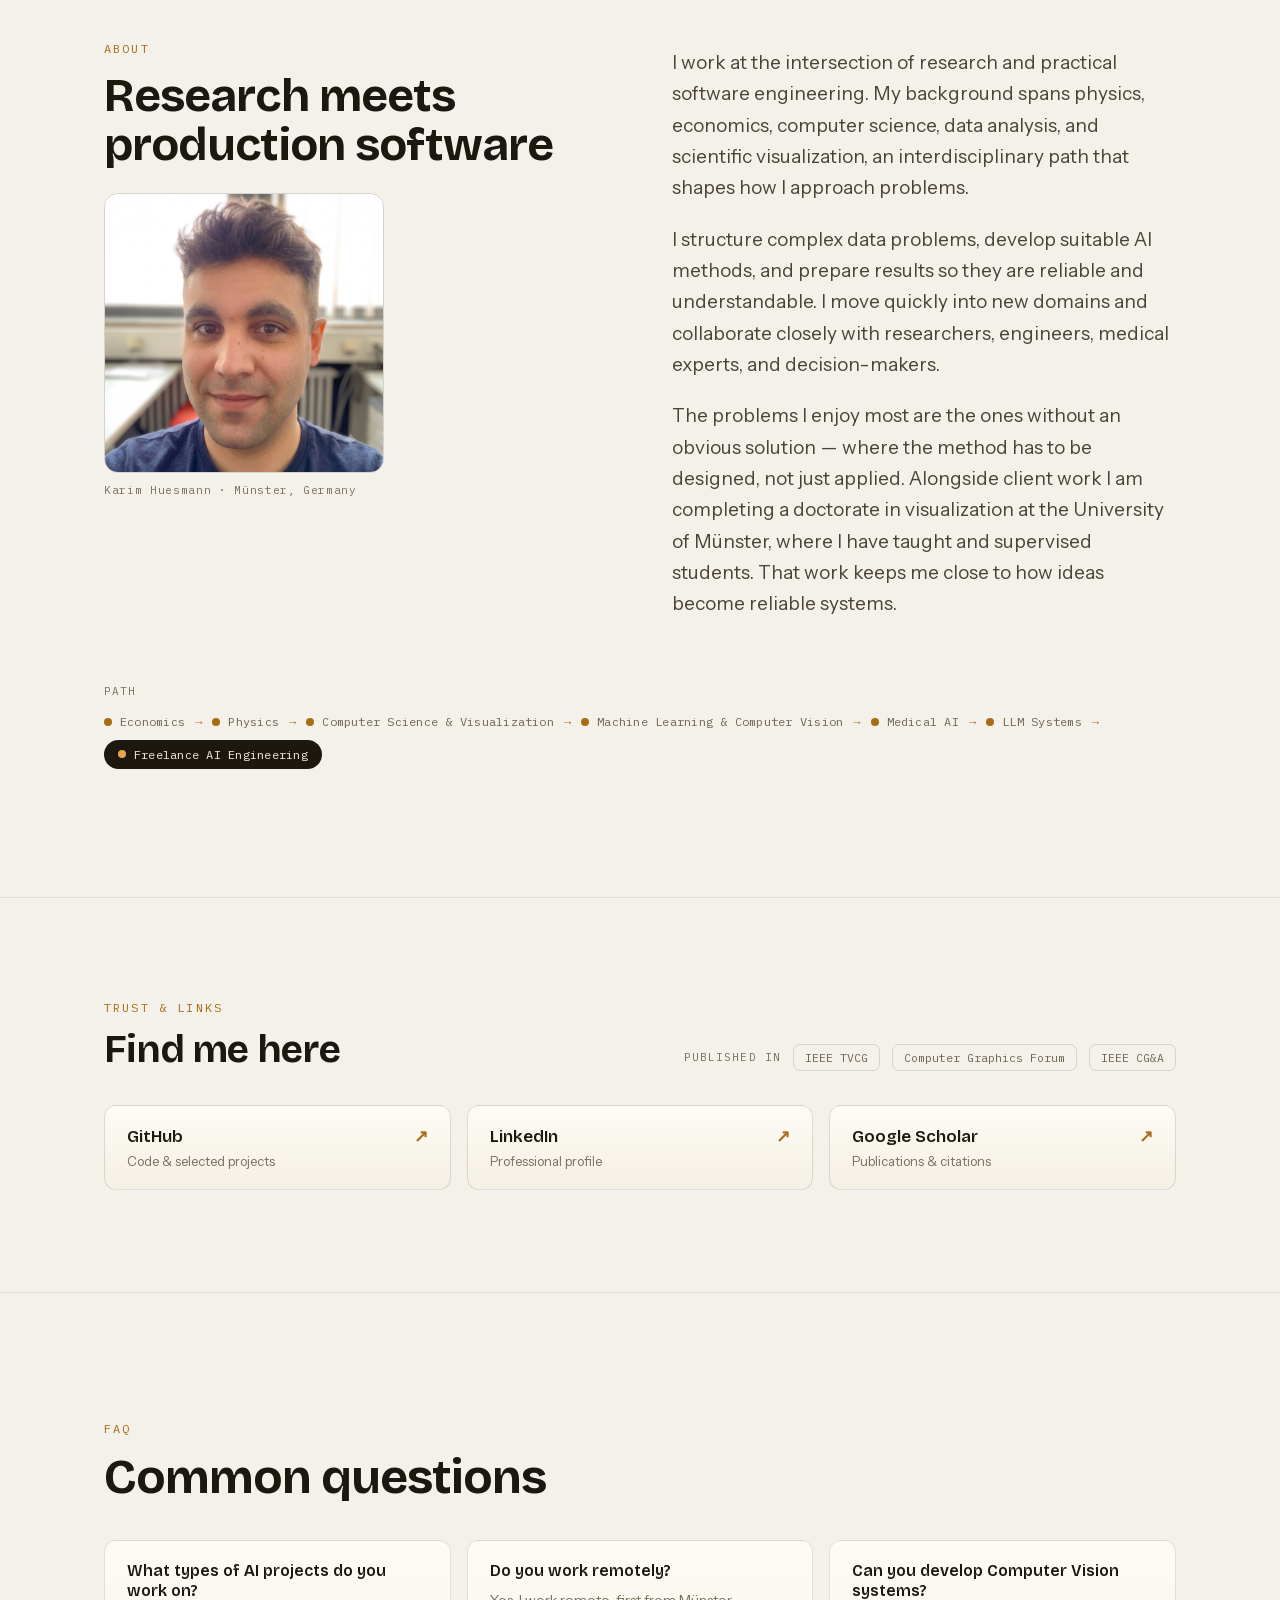
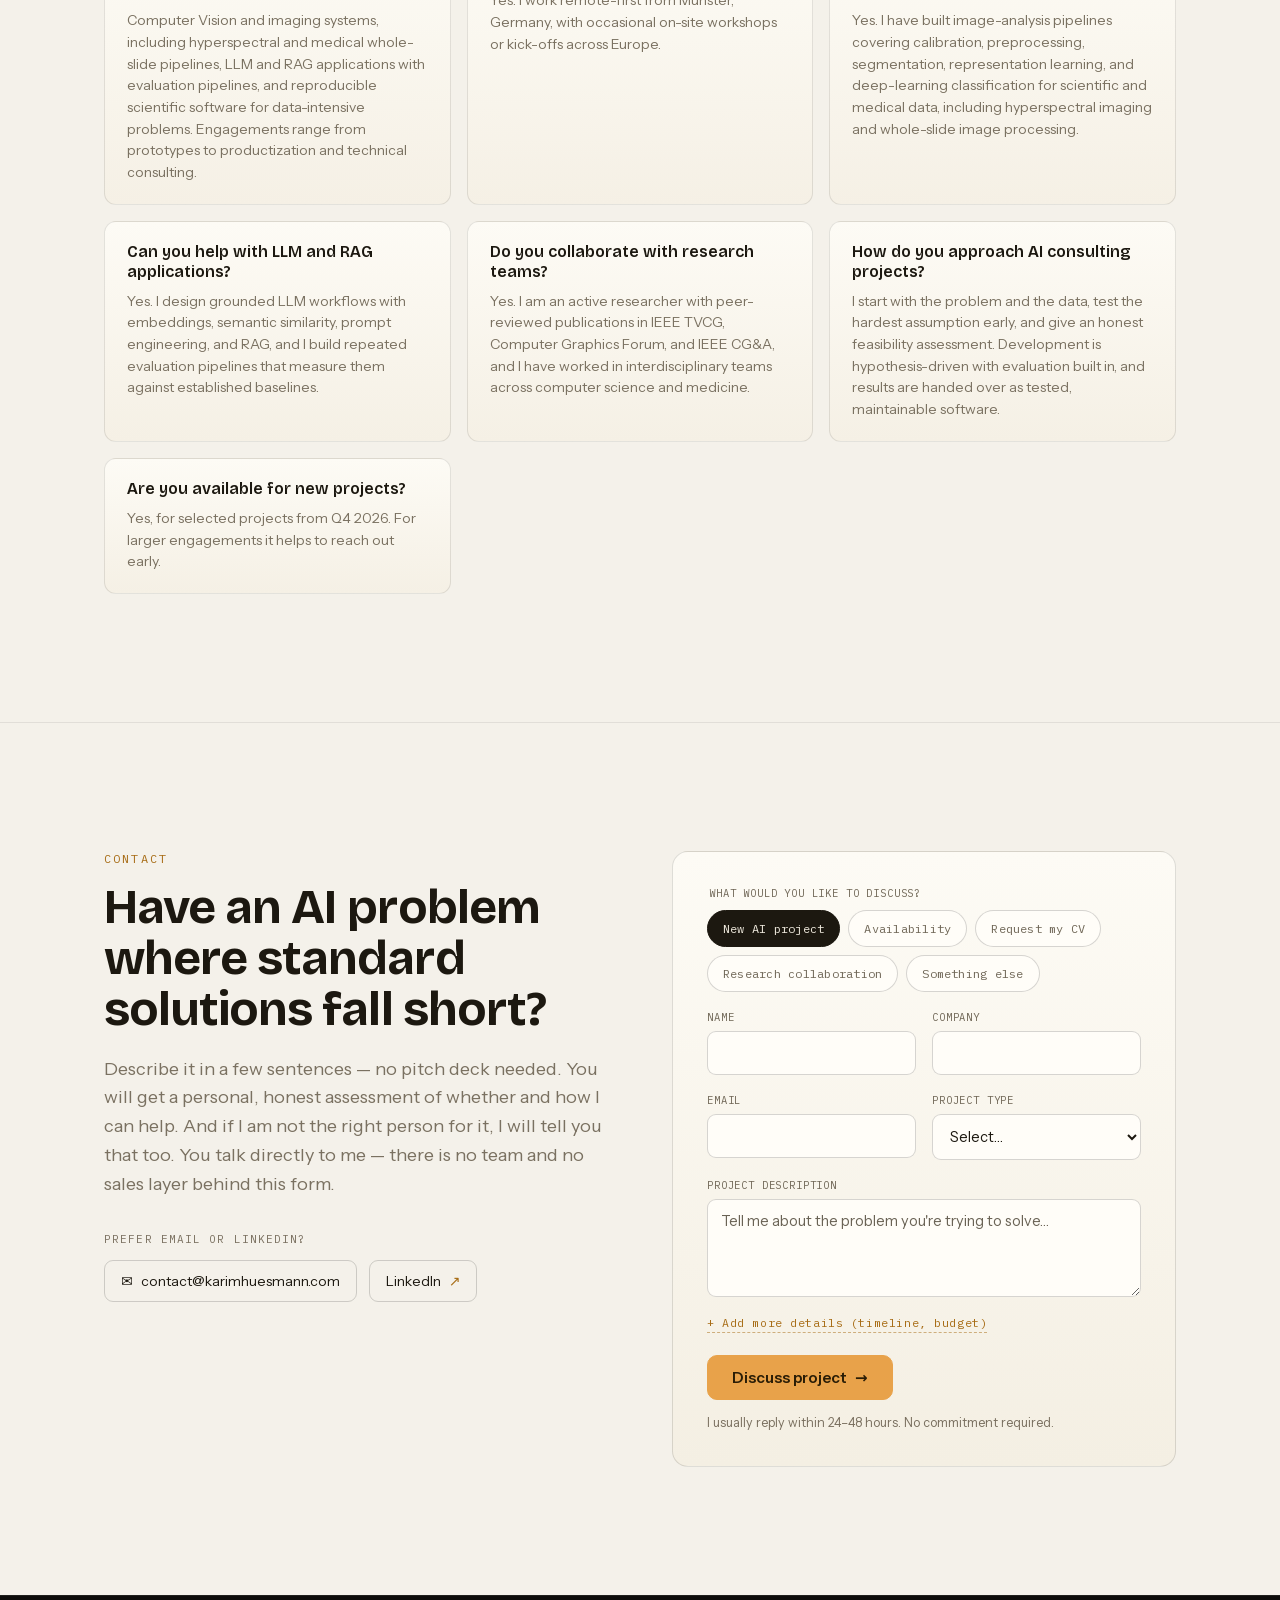
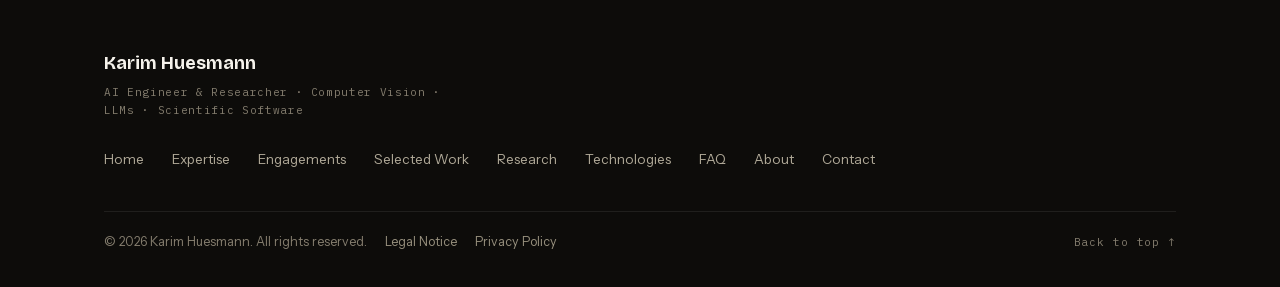
==== commit f006d98c: "tracking" ====
--- a/index.html
+++ b/index.html
@@ -1600,5 +1600,6 @@
   });
 })();
 </script>
+<!-- Cloudflare Web Analytics --><script type='module' src='https://static.cloudflareinsights.com/beacon.min.js' data-cf-beacon='{"token": "076fcb9d8c1d4677b2aebe5ac7156591"}'></script><!-- End Cloudflare Web Analytics -->
 </body>
 </html>
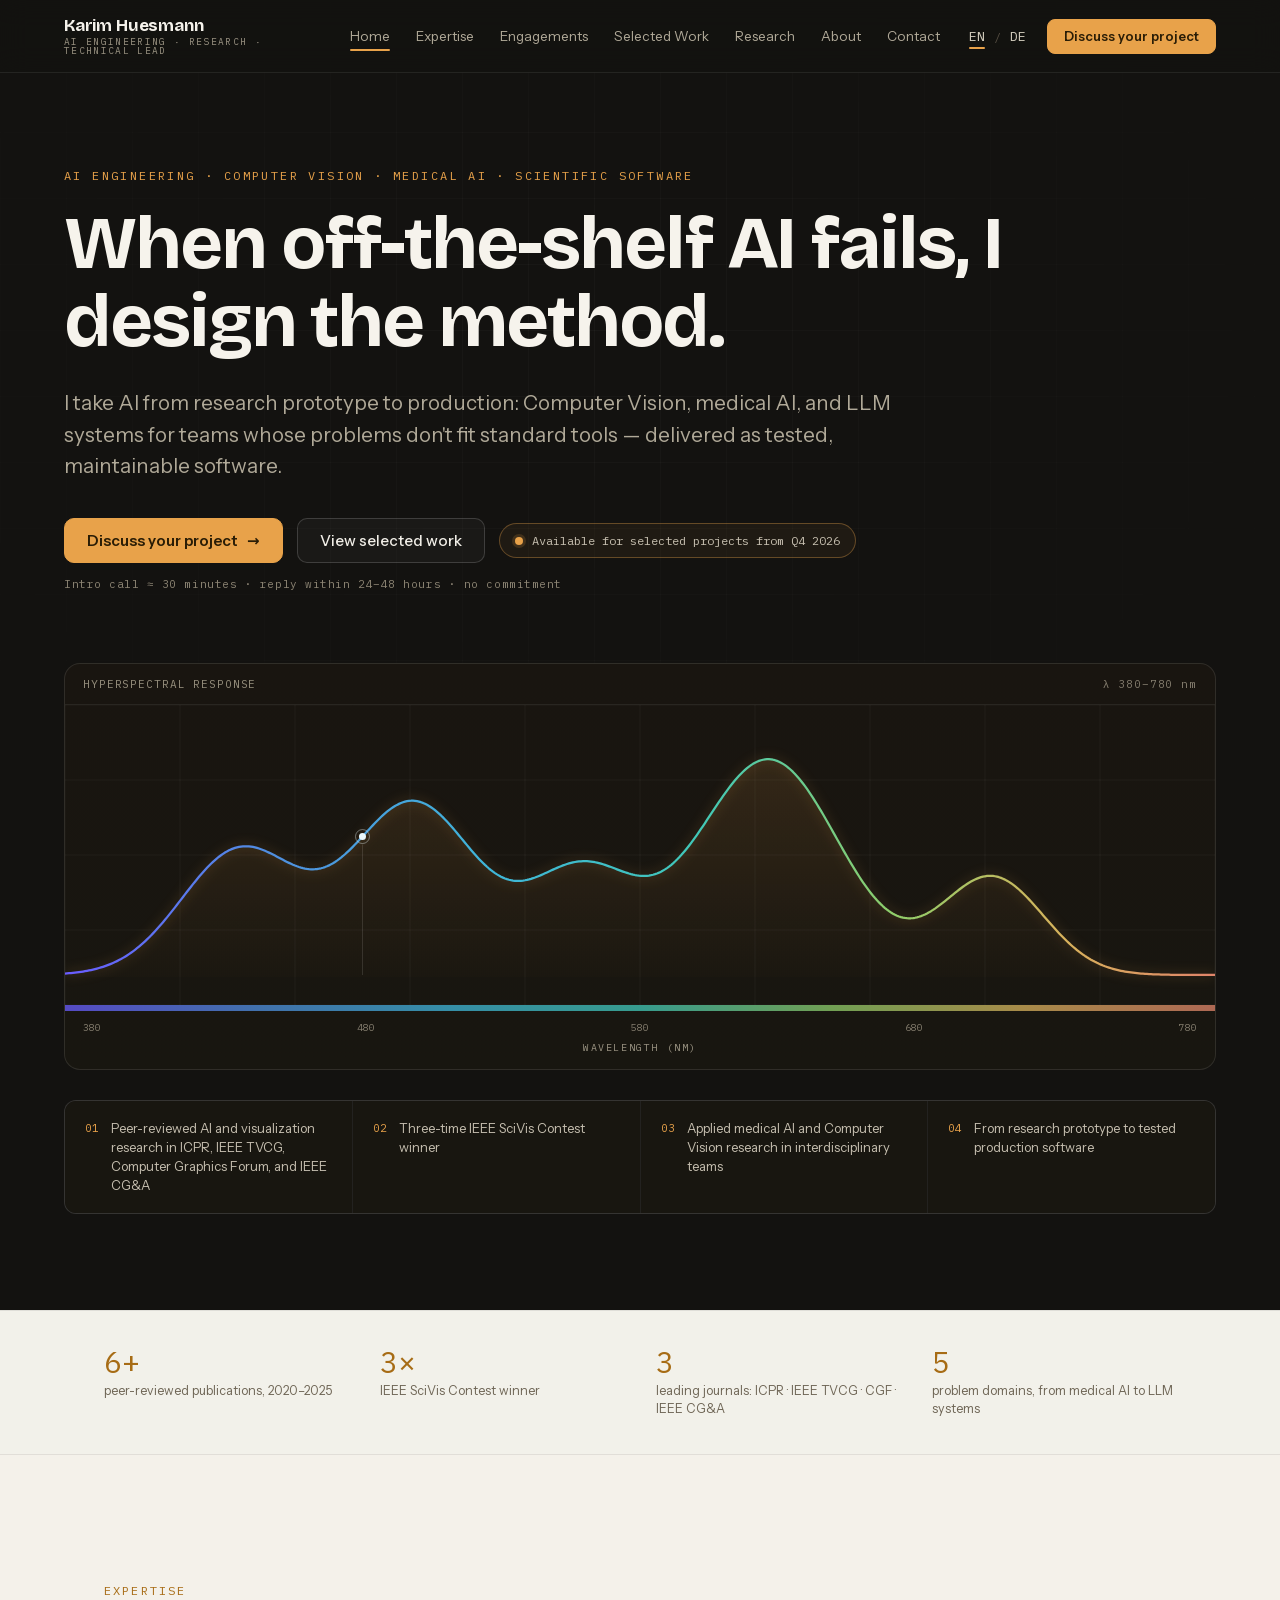
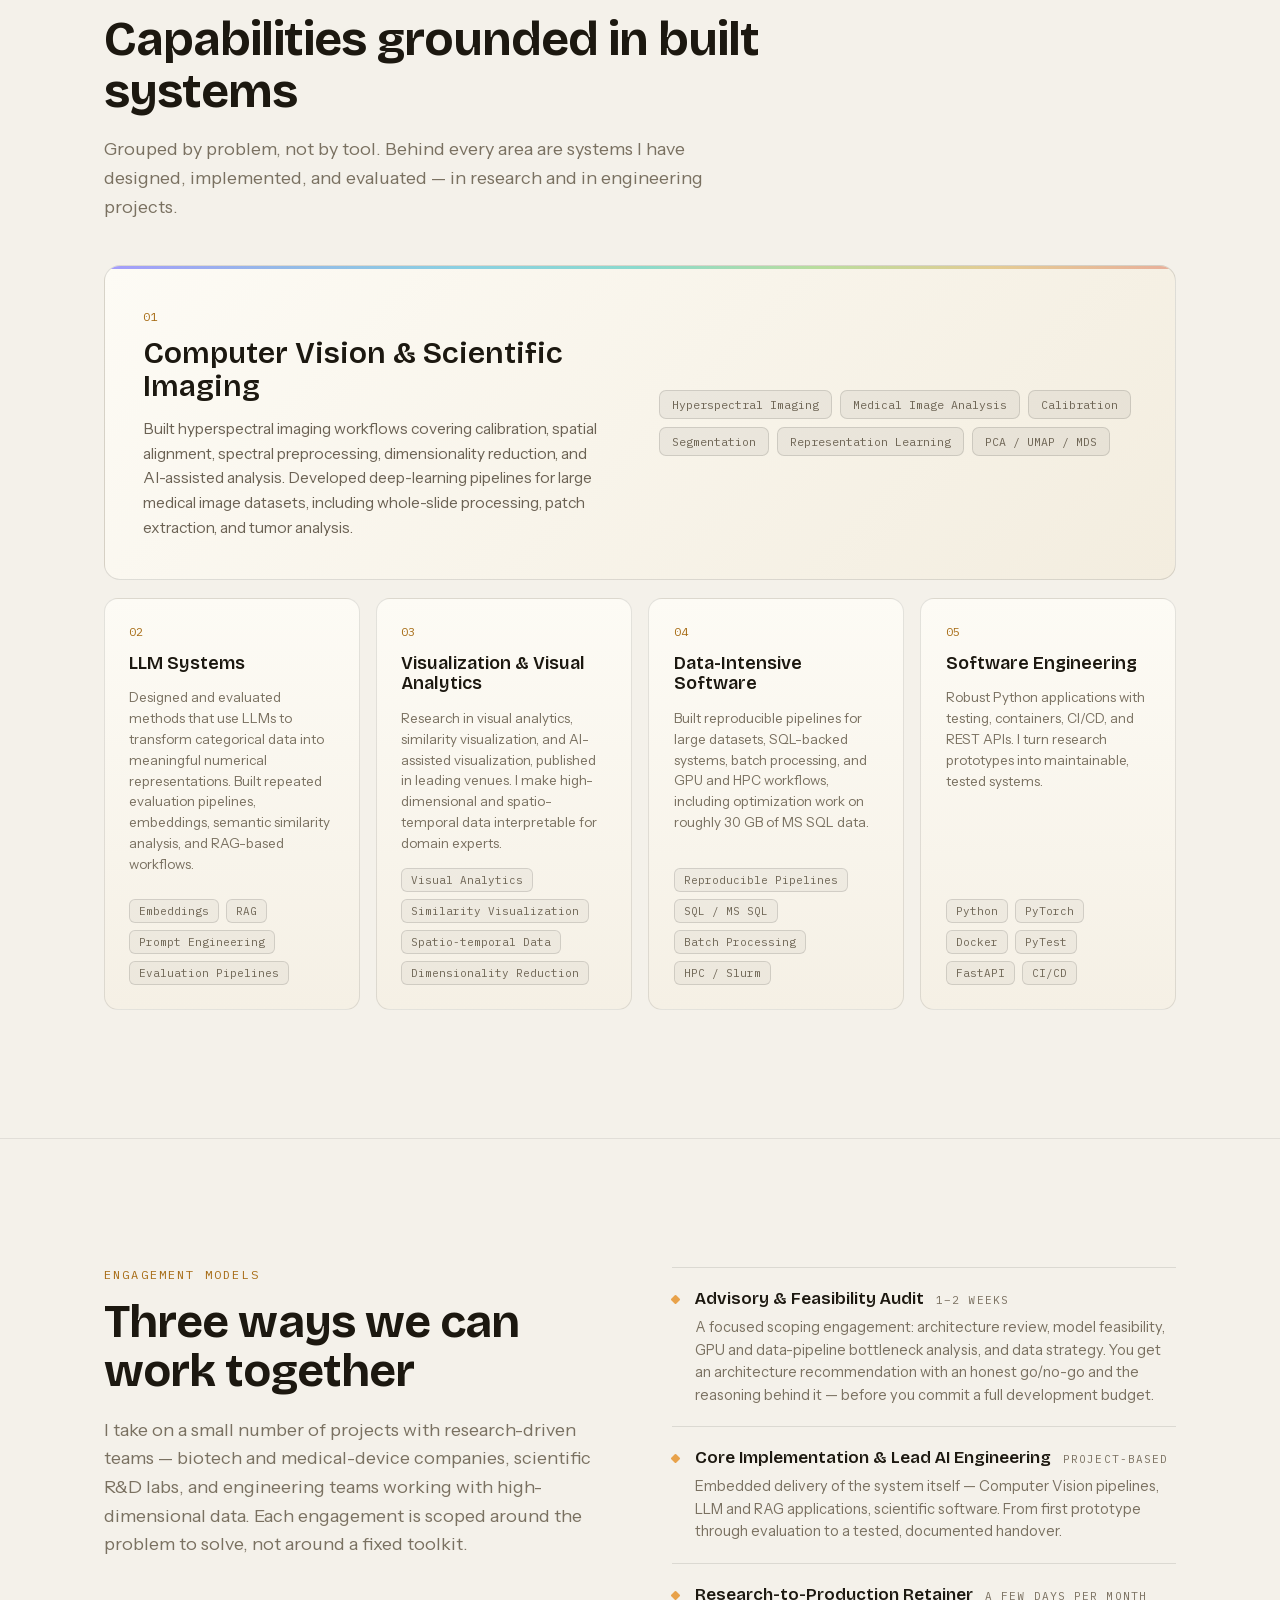
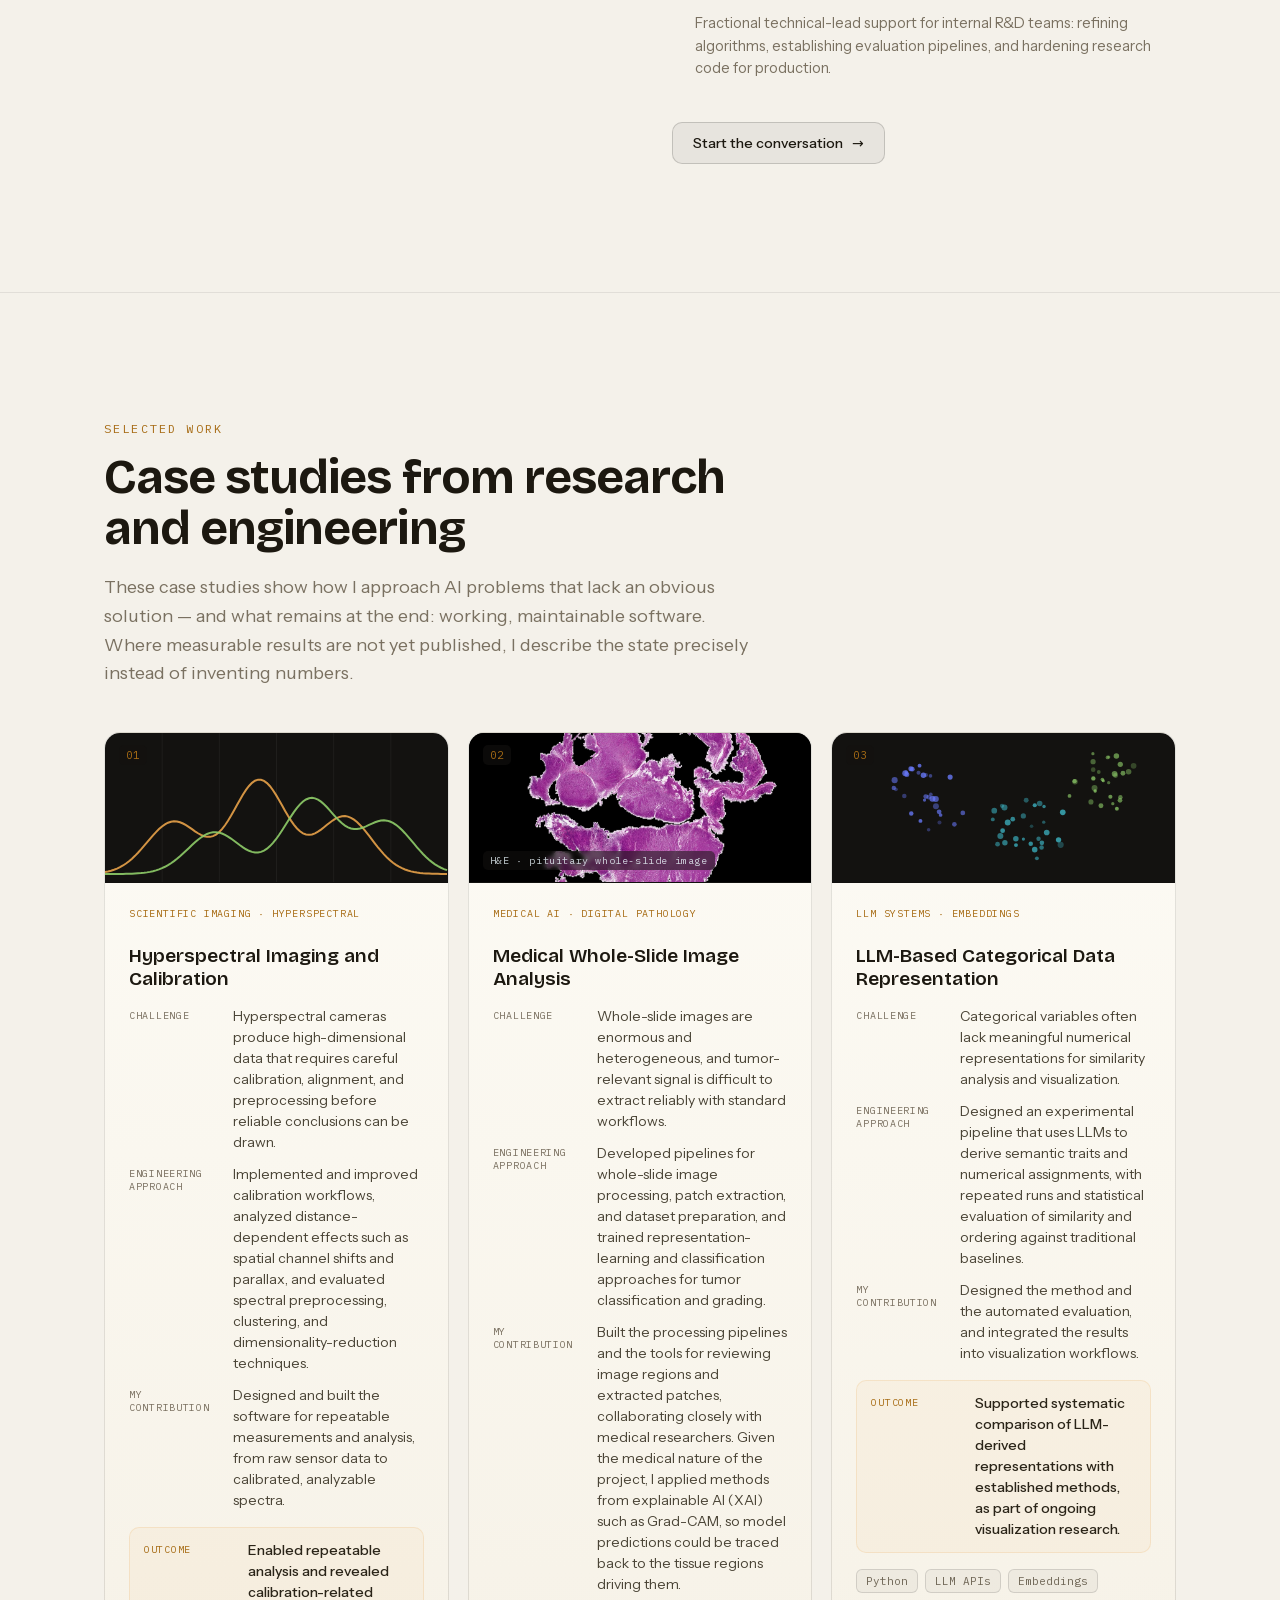
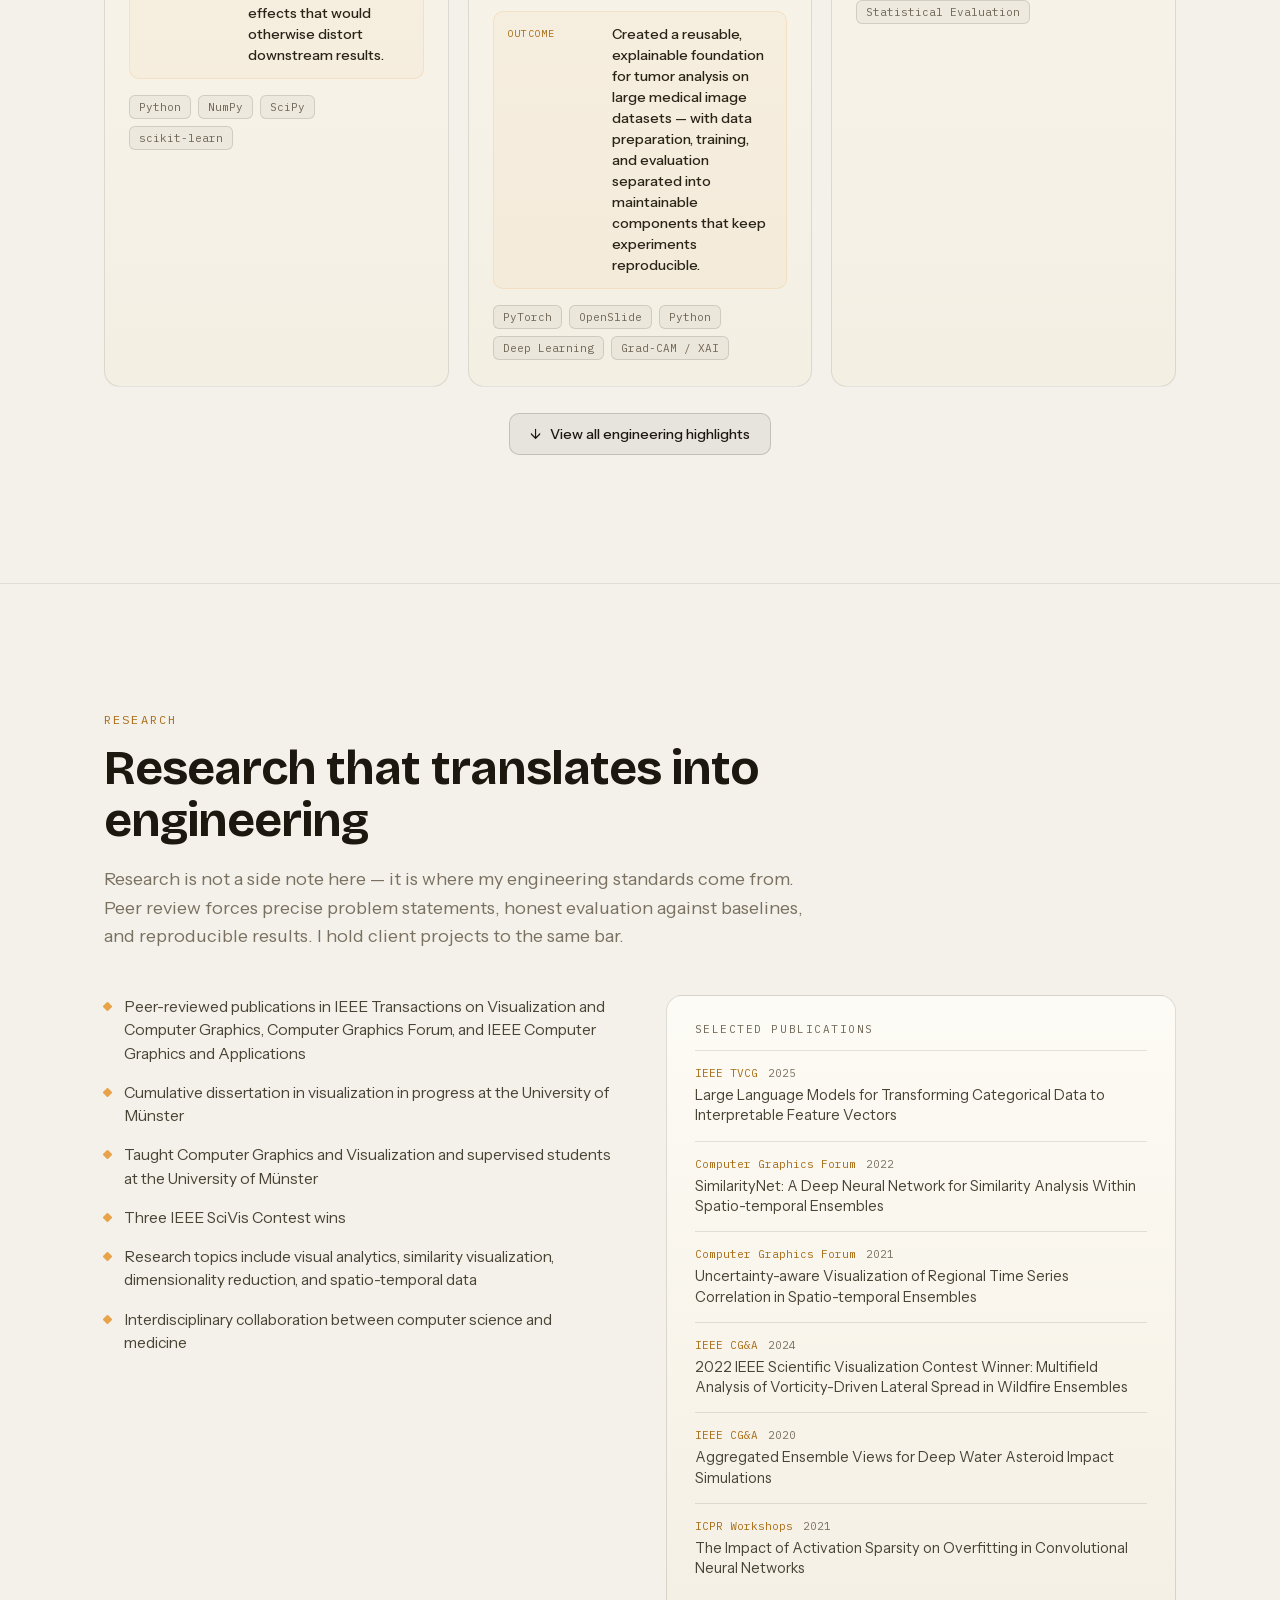
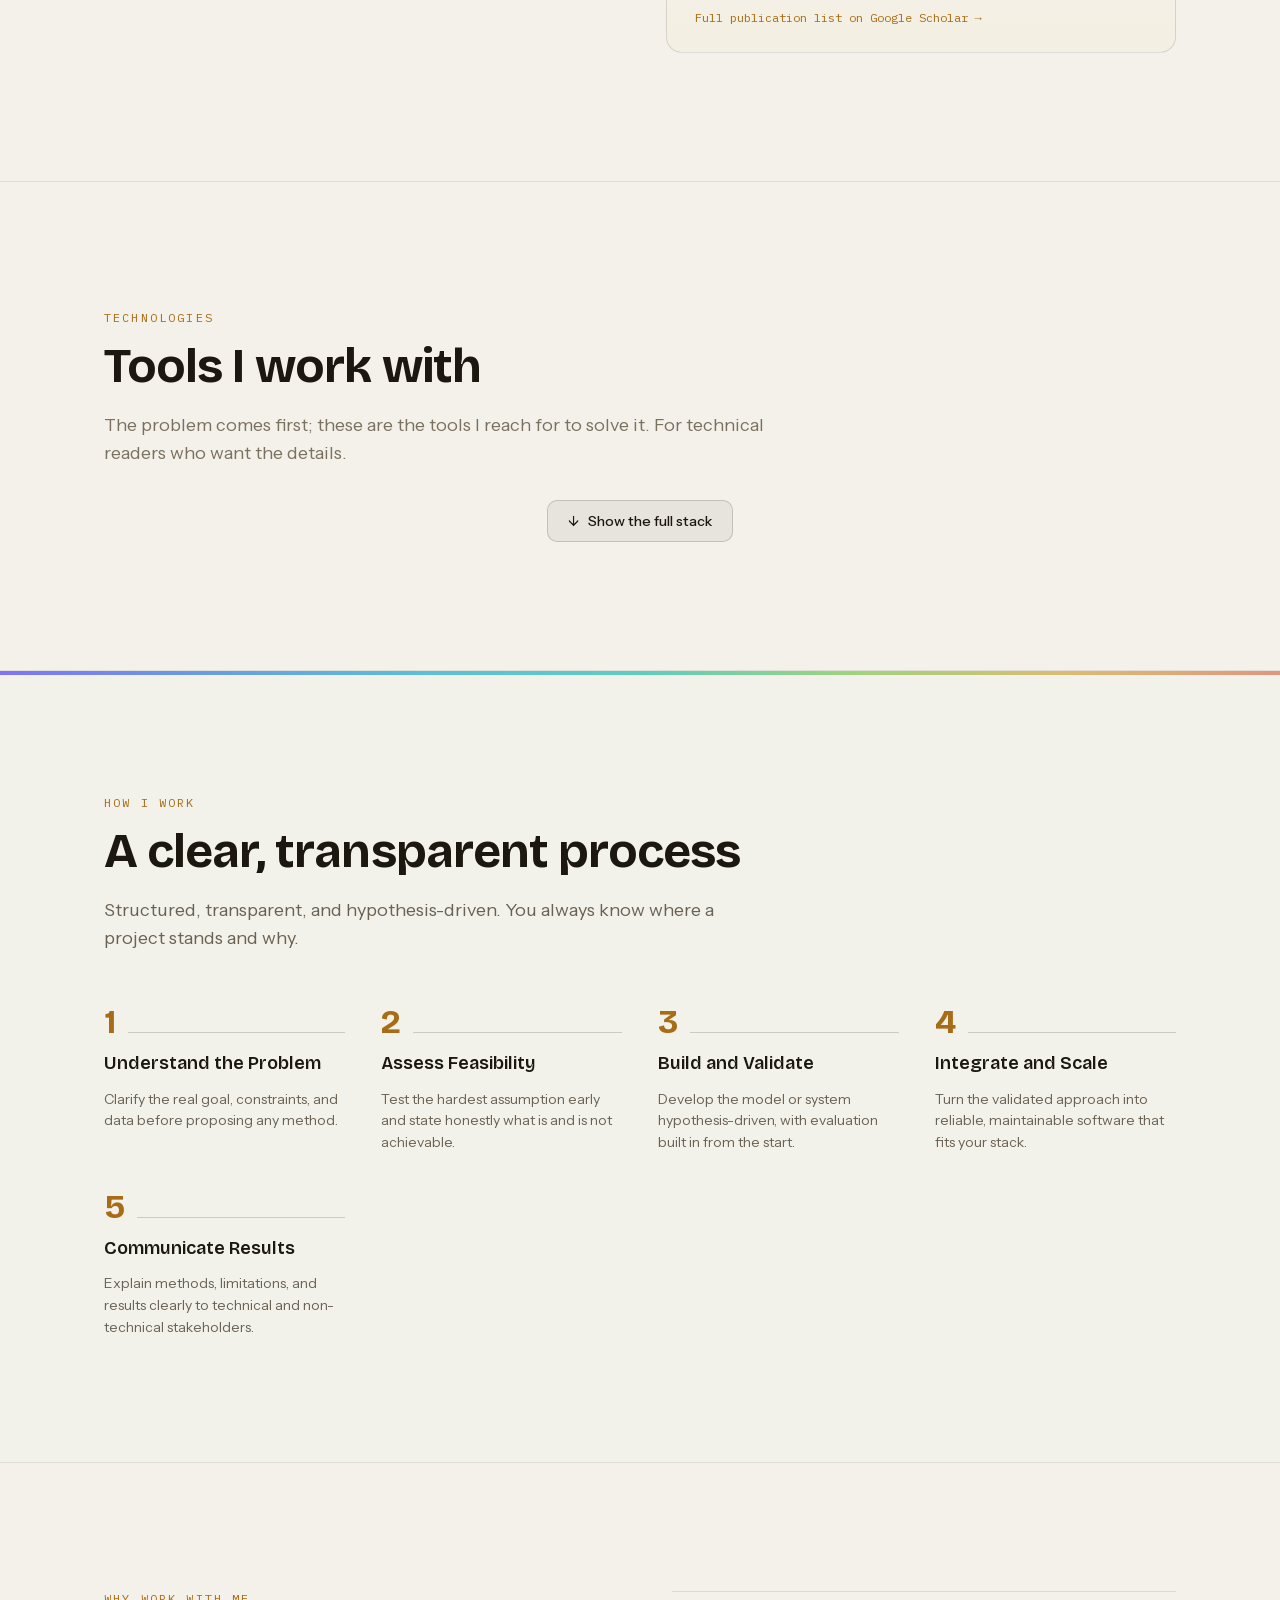
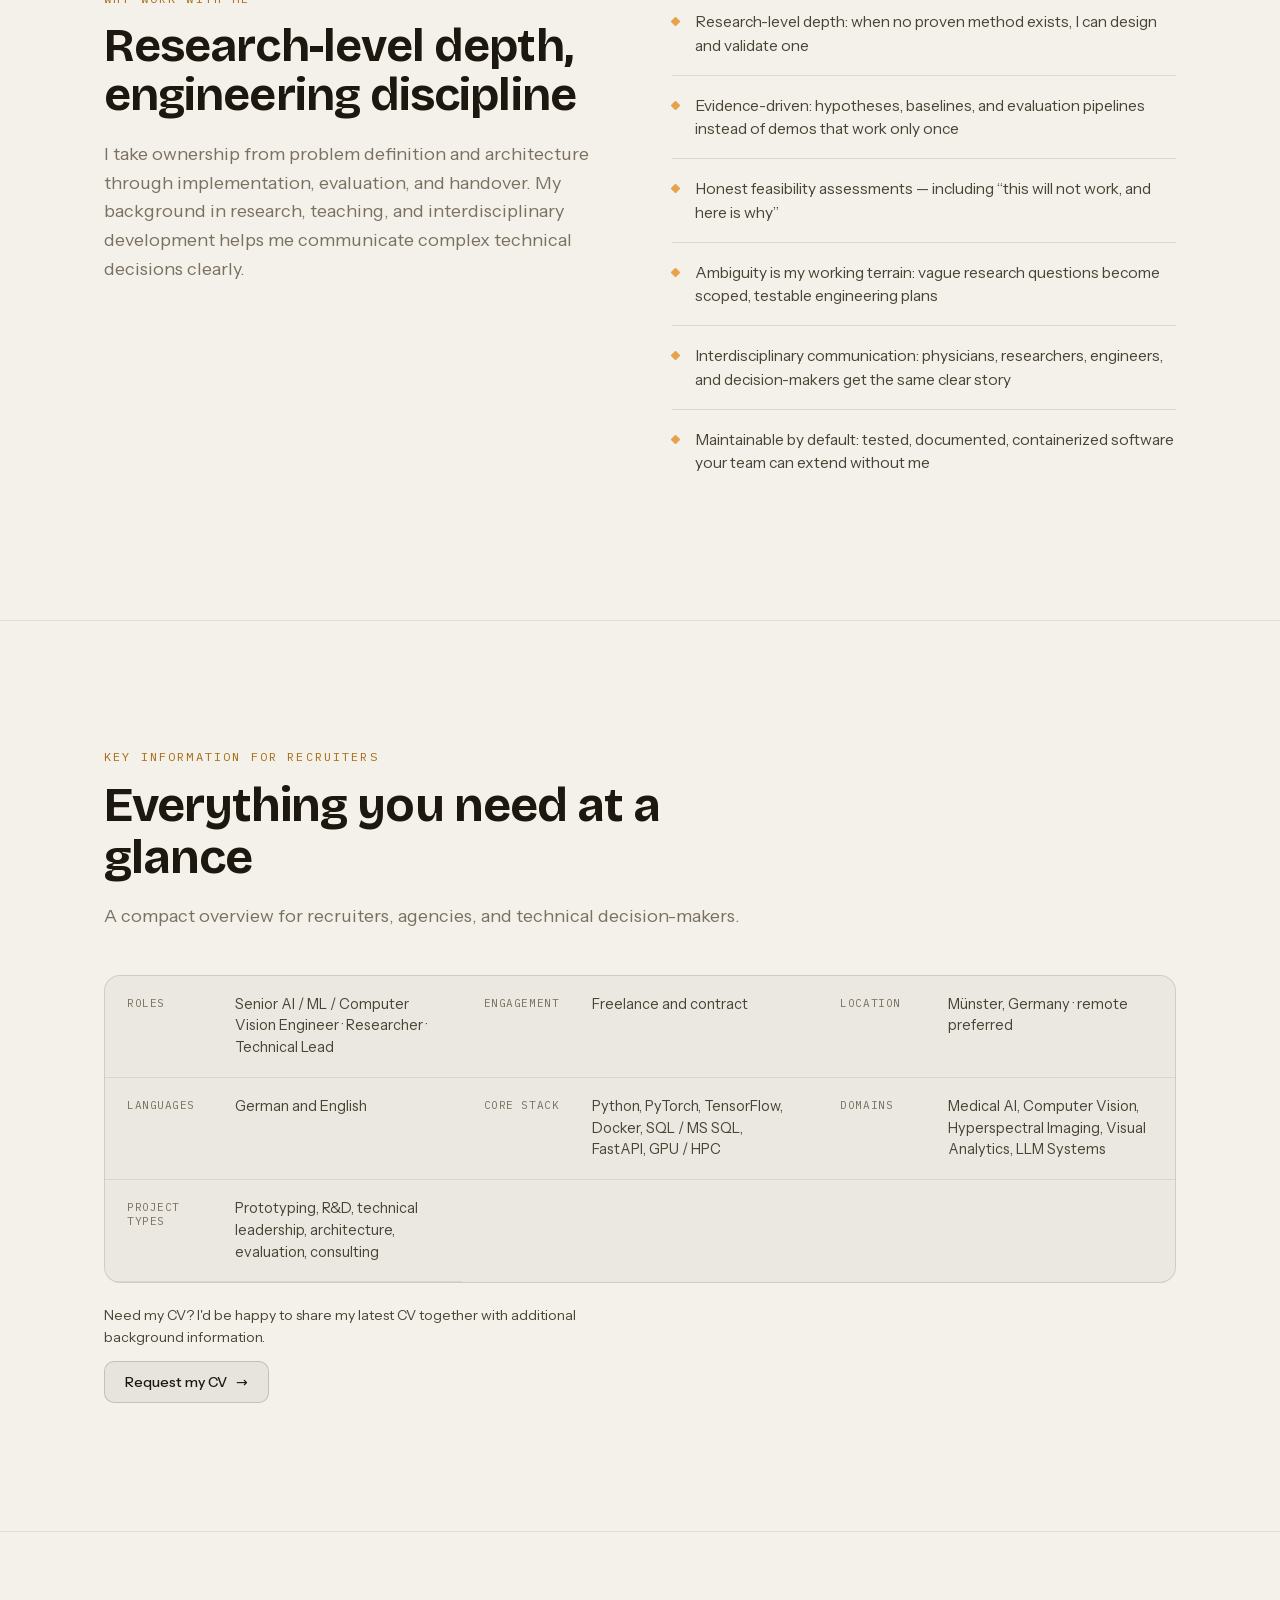
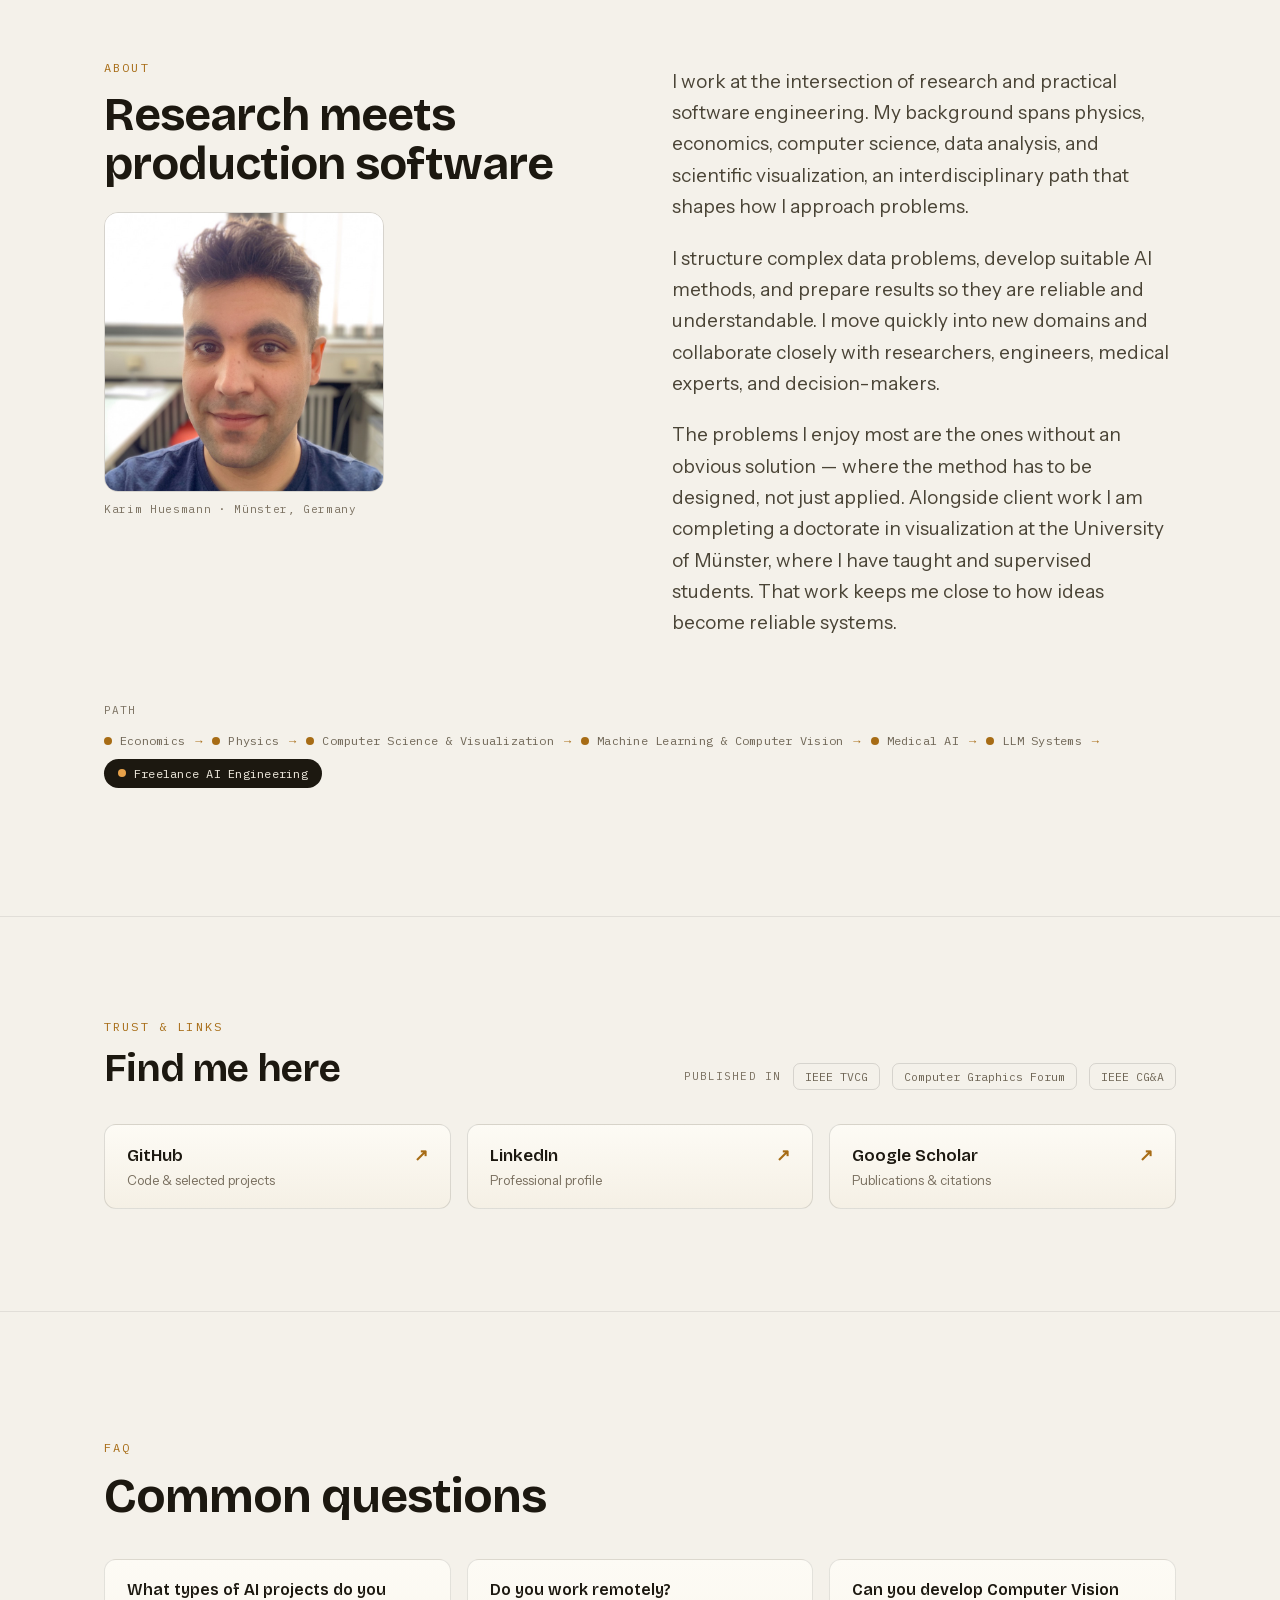
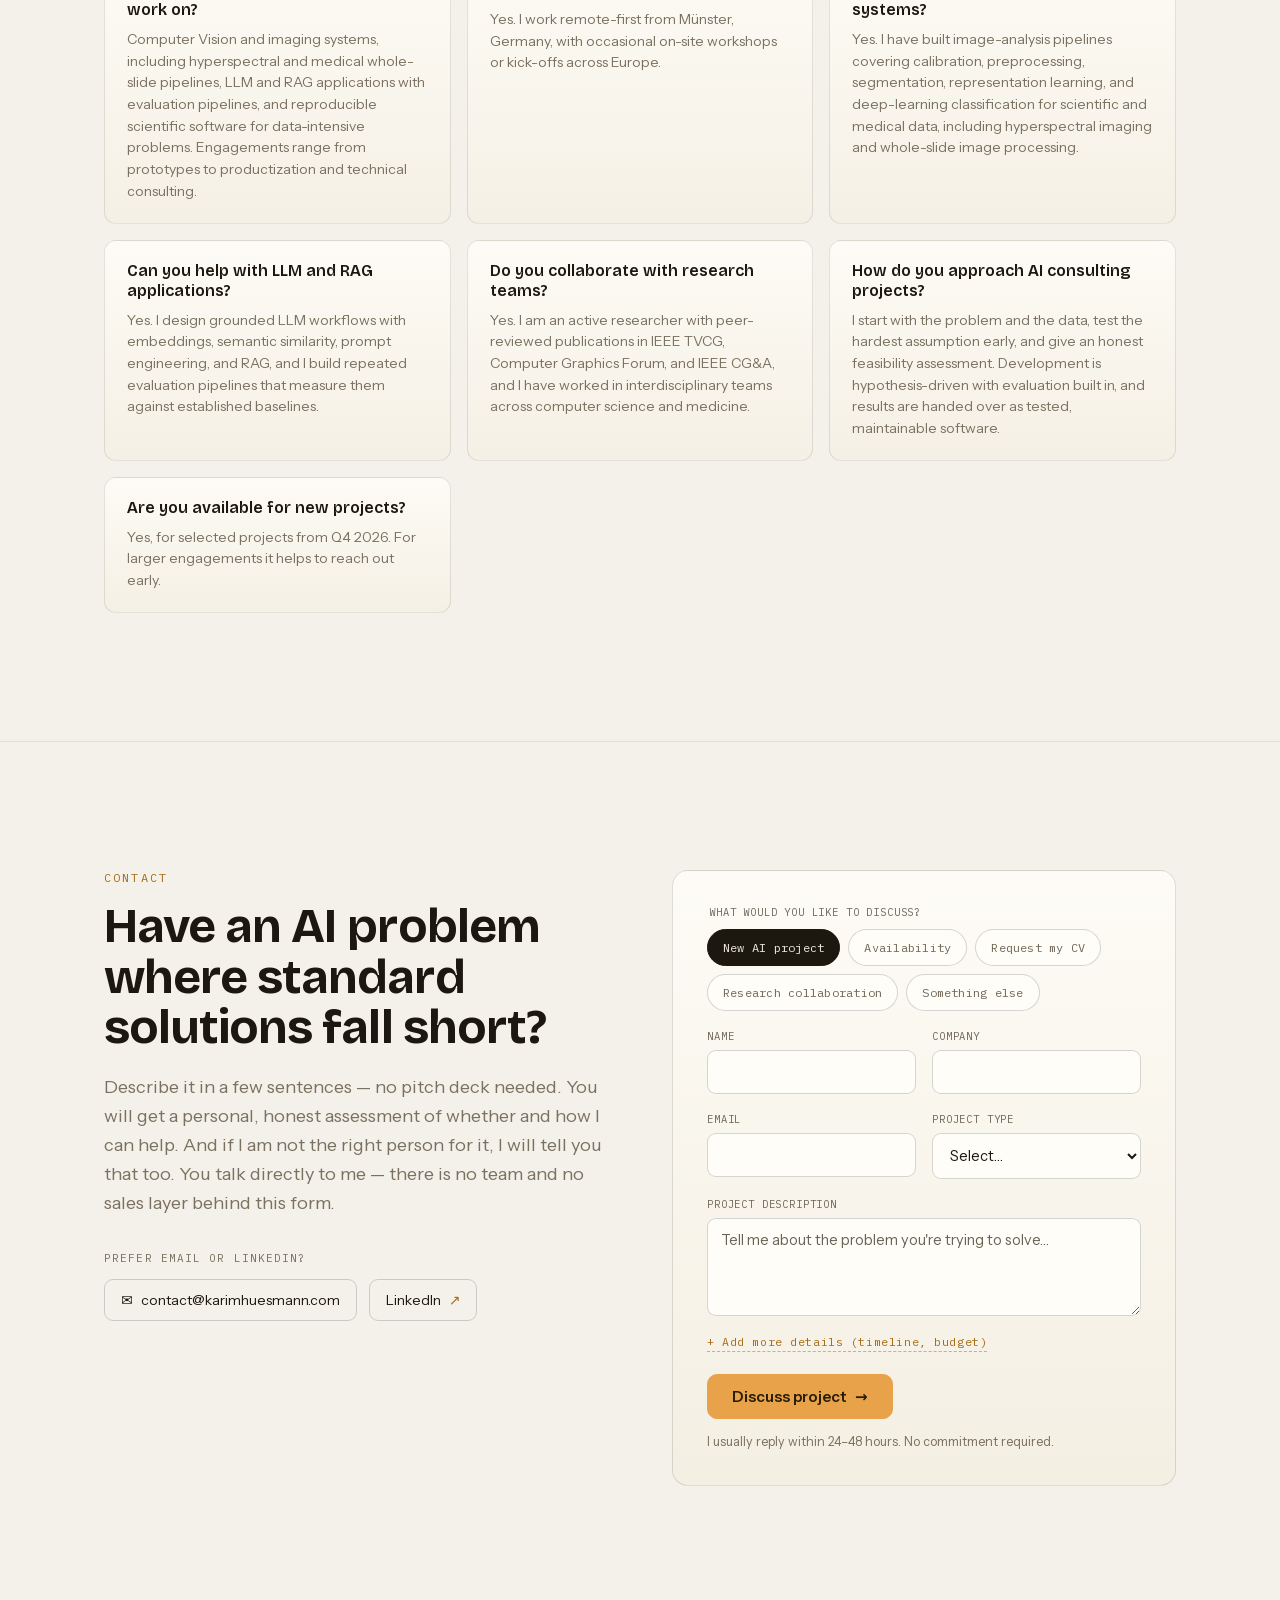
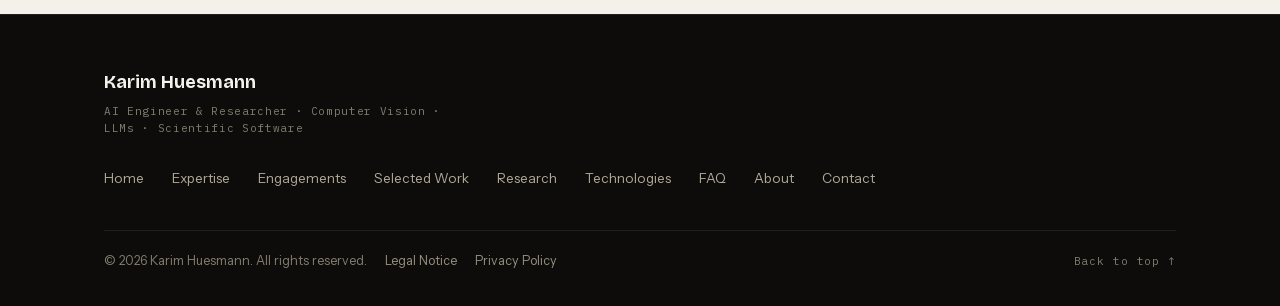
==== commit cdb991c6: "added icpr" ====
--- a/index.html
+++ b/index.html
@@ -137,7 +137,7 @@
       
         <div class="trust-cell">
           <span class="trust-num">01</span>
-          <span class="trust-text"><span data-de="Begutachtete KI- und Visualisierungsforschung in IEEE TVCG, Computer Graphics Forum und IEEE CG&amp;A">Peer-reviewed AI and visualization research in IEEE TVCG, Computer Graphics Forum, and IEEE CG&amp;A</span></span>
+          <span class="trust-text"><span data-de="Peer-reviewed Beiträge in ICPR und Visualisierungsforschung in IEEE TVCG, Computer Graphics Forum und IEEE CG&amp;A">Peer-reviewed AI and visualization research in ICPR, IEEE TVCG, Computer Graphics Forum, and IEEE CG&amp;A</span></span>
         </div>
       
         <div class="trust-cell">
@@ -171,7 +171,7 @@
     </div>
     <div class="stat-cell">
       <span class="stat-num">3</span>
-      <span class="stat-label"><span data-de="Führende Journals: IEEE TVCG · CGF · IEEE CG&amp;A">leading journals: IEEE TVCG · CGF · IEEE CG&amp;A</span></span>
+      <span class="stat-label"><span data-de="Führende Journals:ICPR · IEEE TVCG · CGF · IEEE CG&amp;A">leading journals: ICPR · IEEE TVCG · CGF · IEEE CG&amp;A</span></span>
     </div>
     <div class="stat-cell">
       <span class="stat-num">5</span>
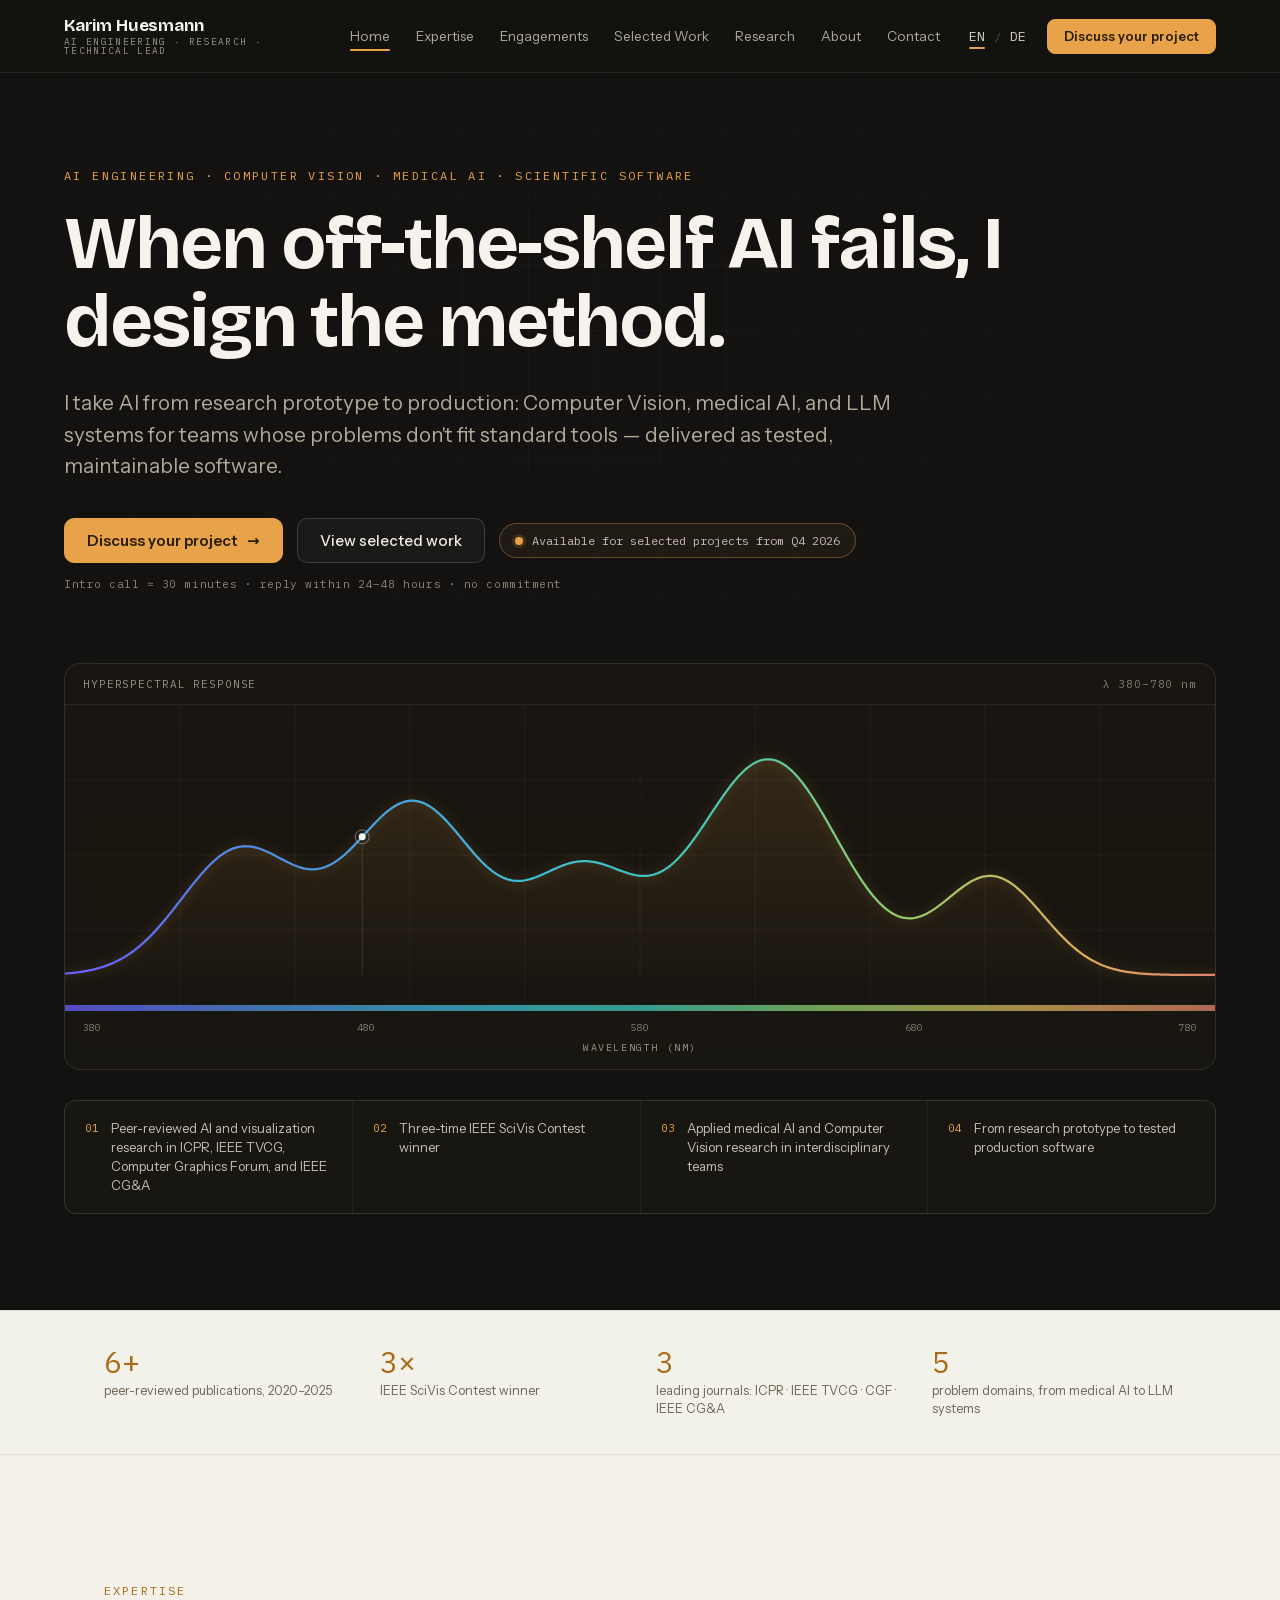
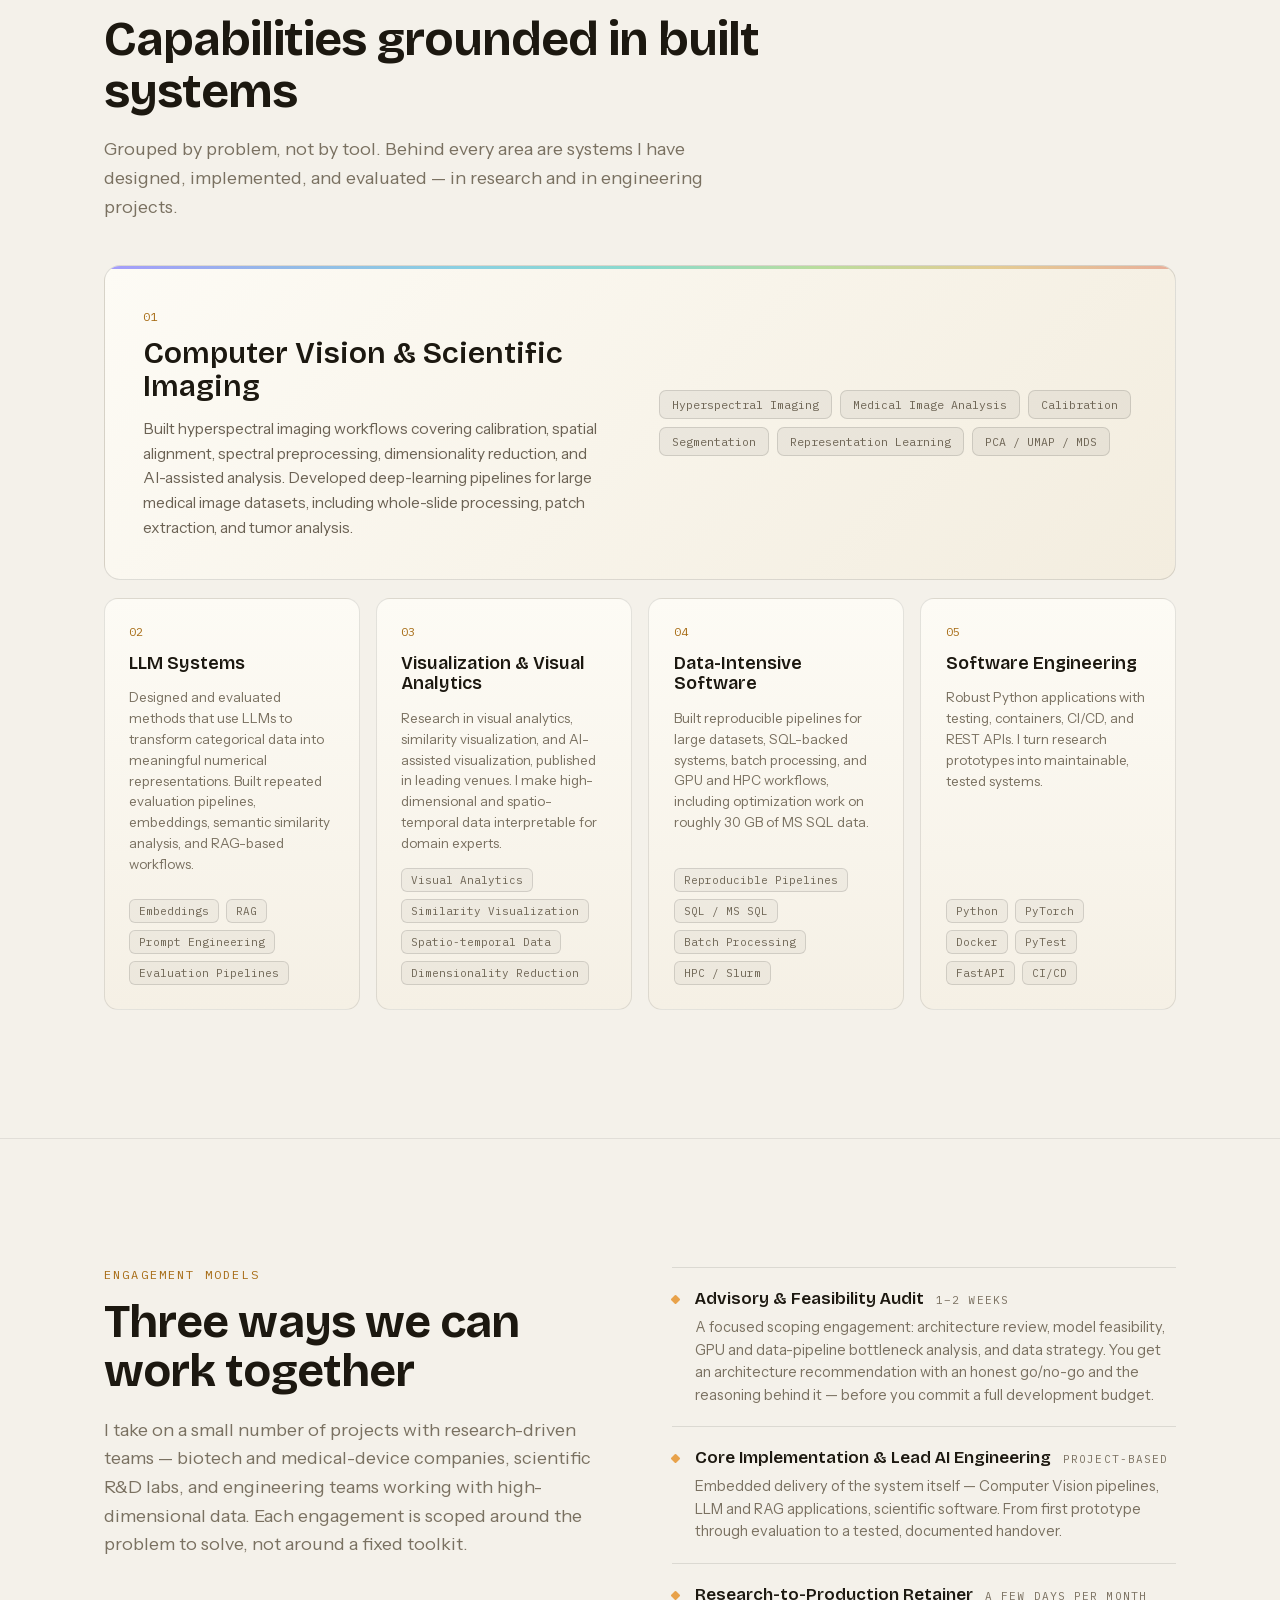
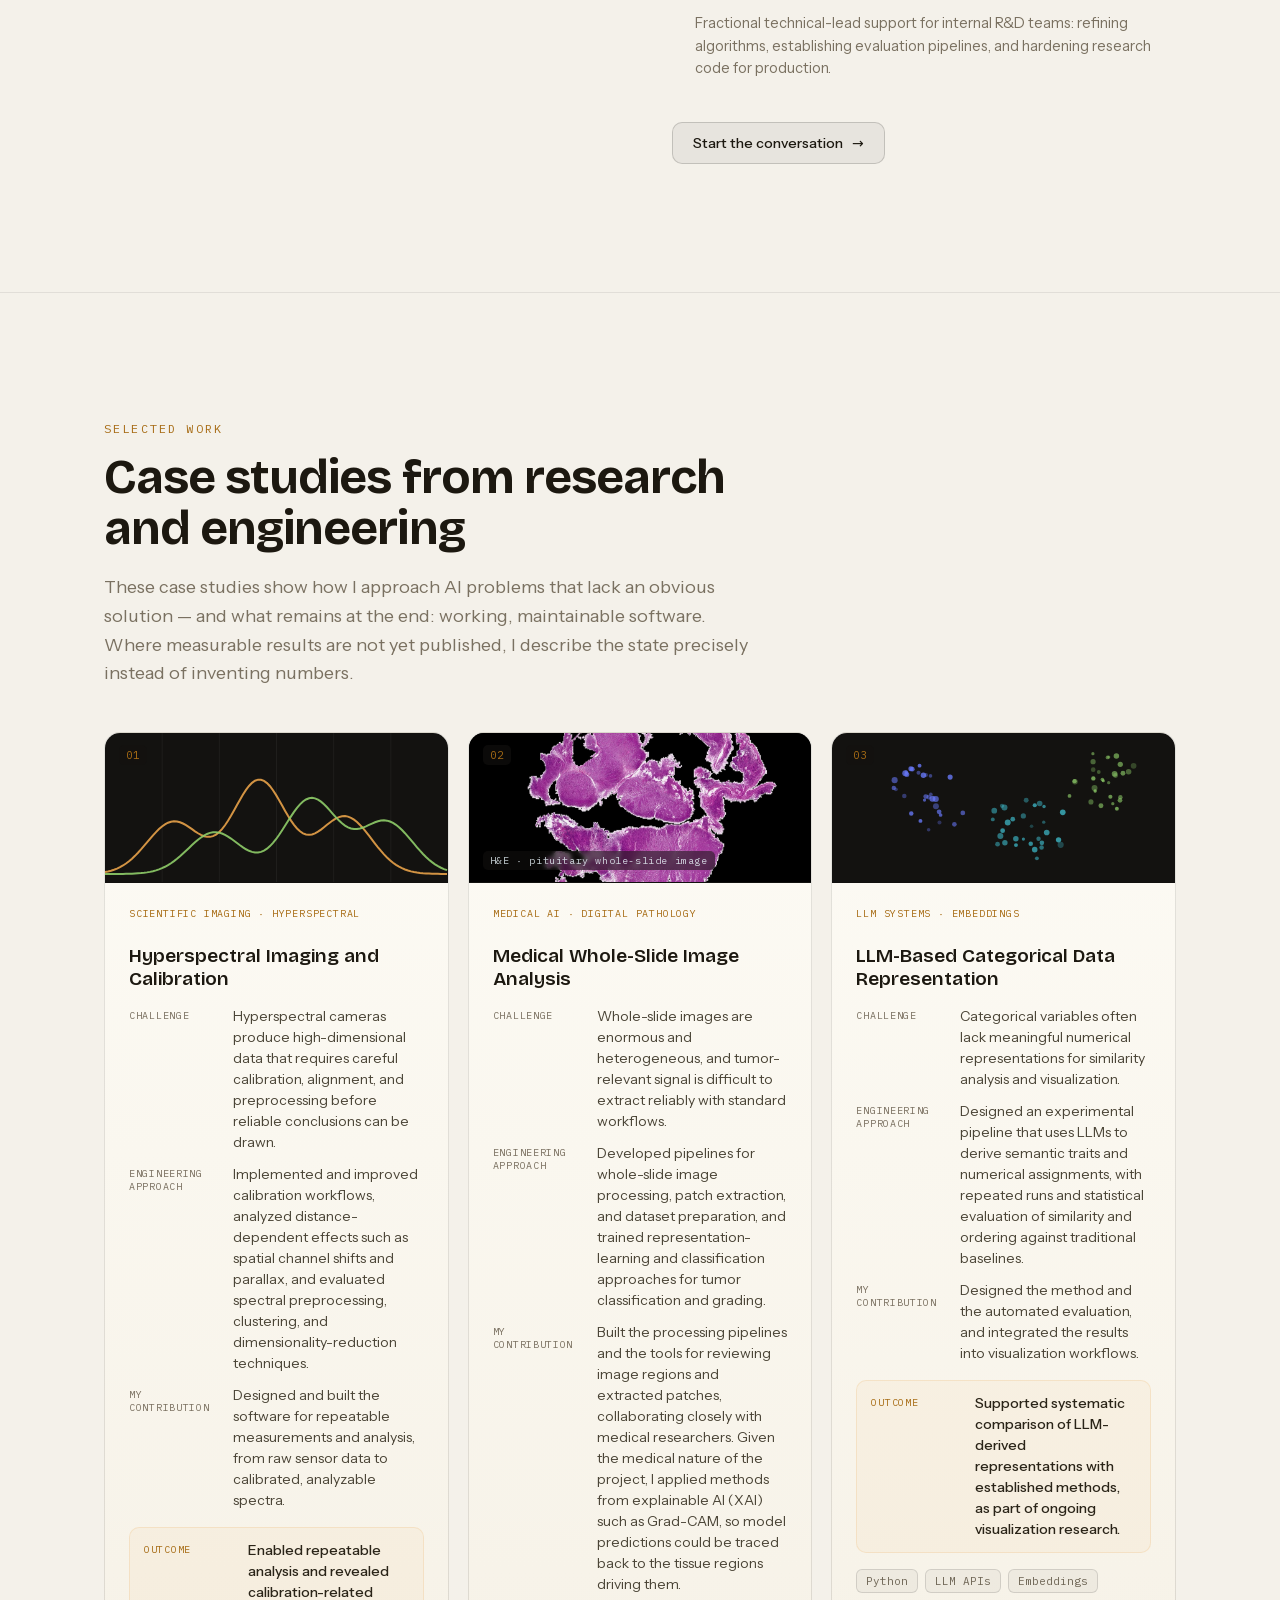
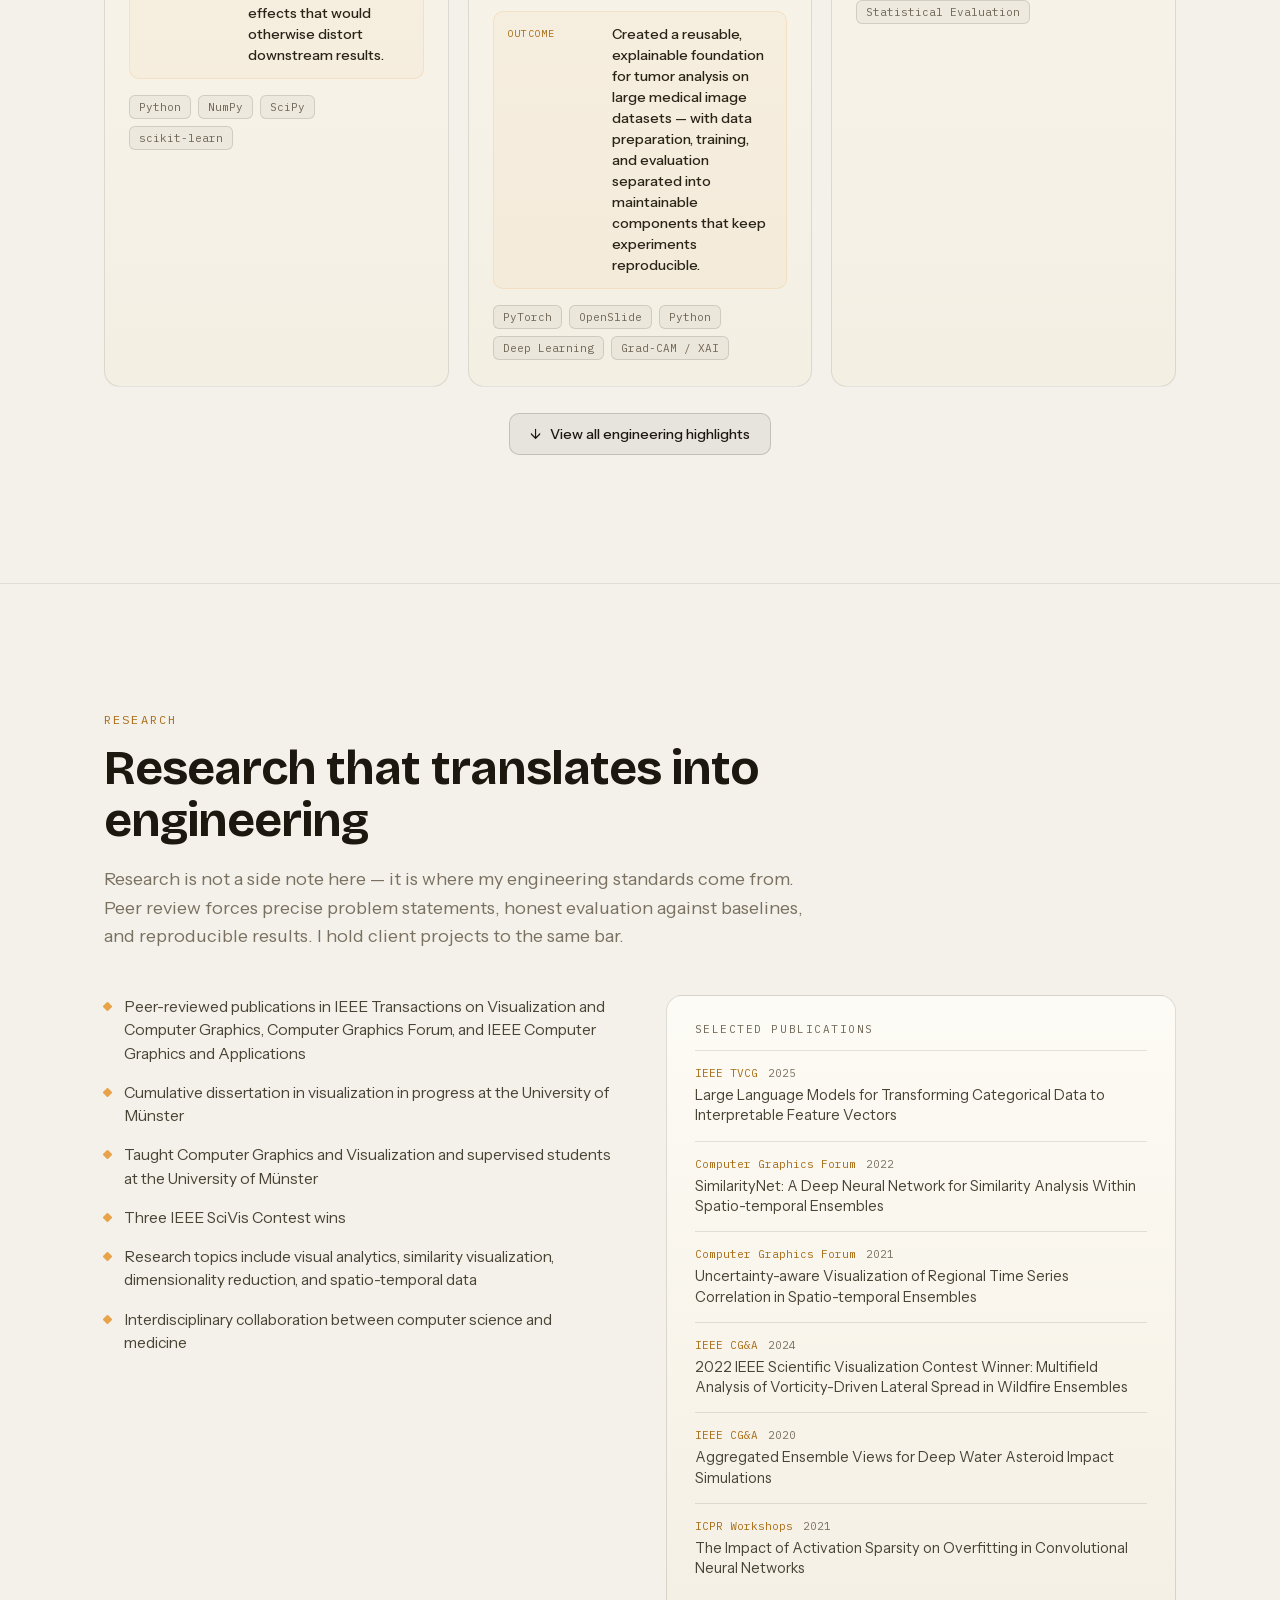
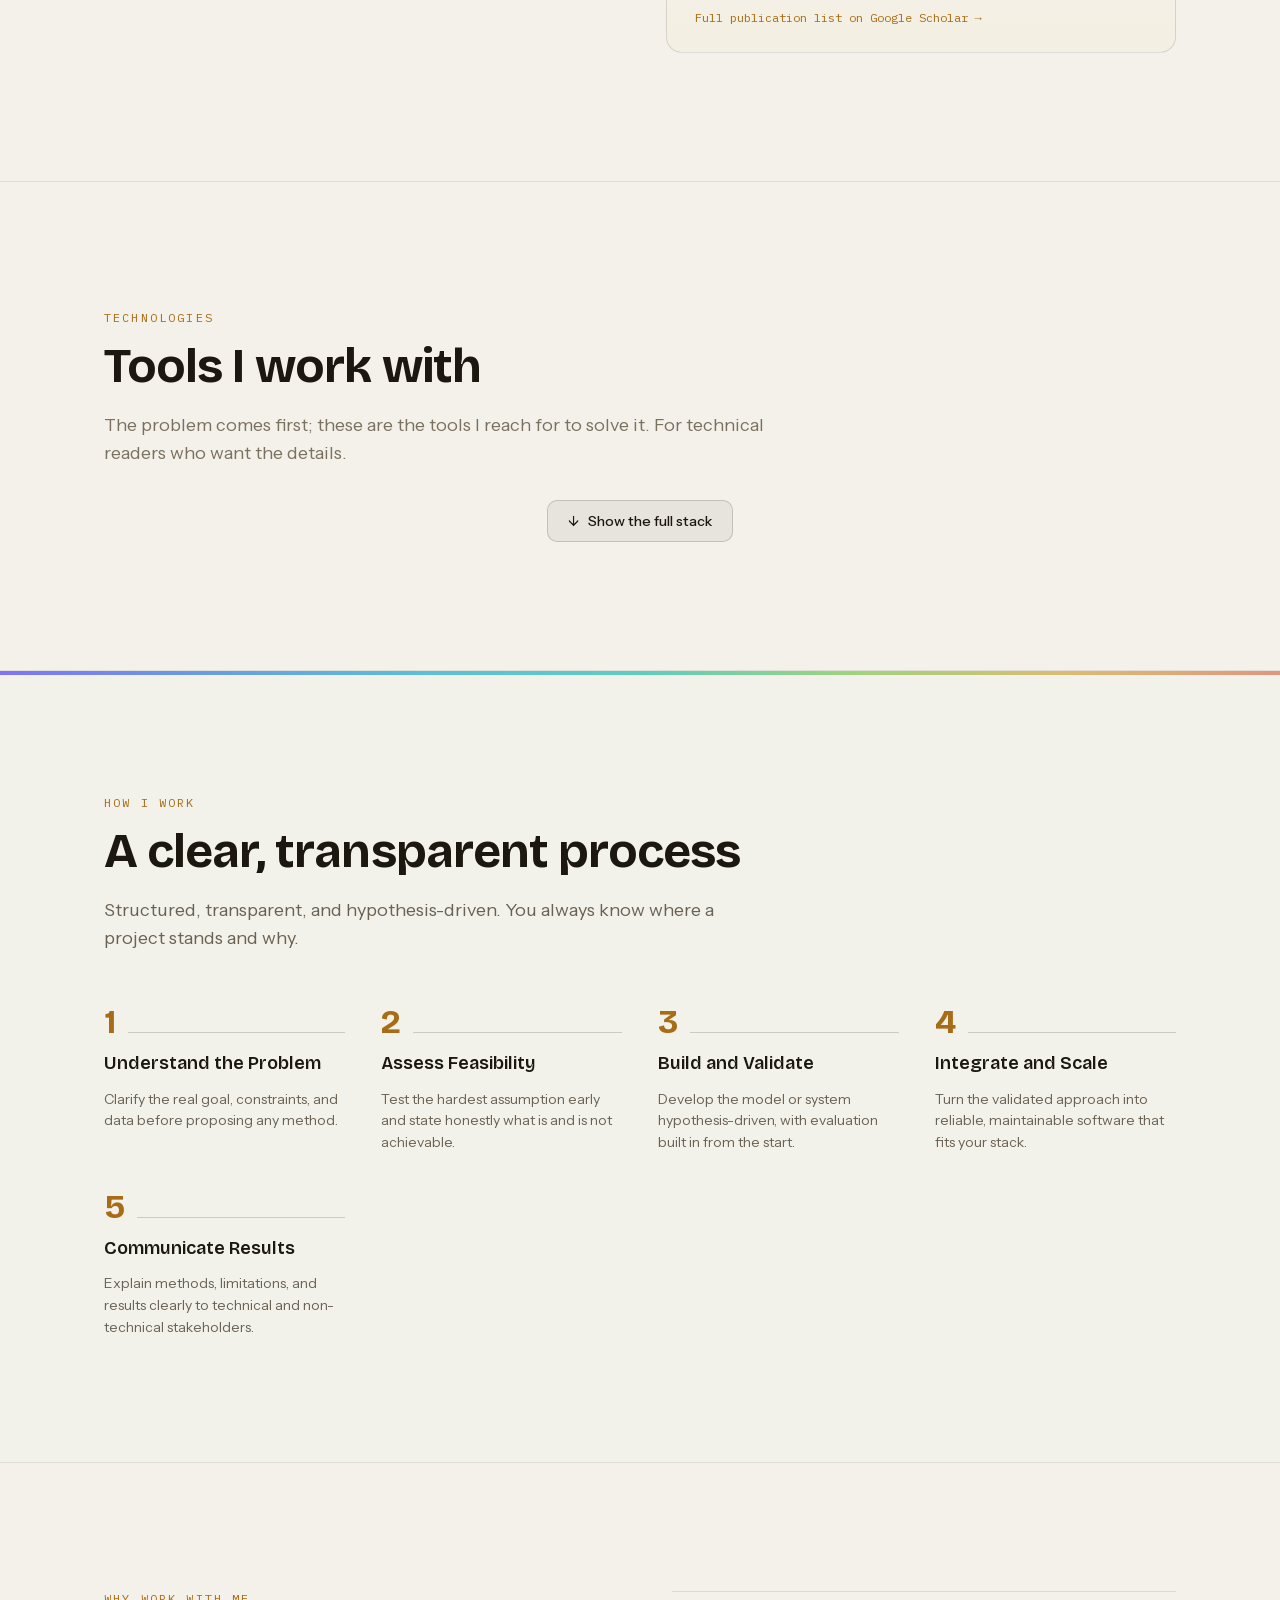
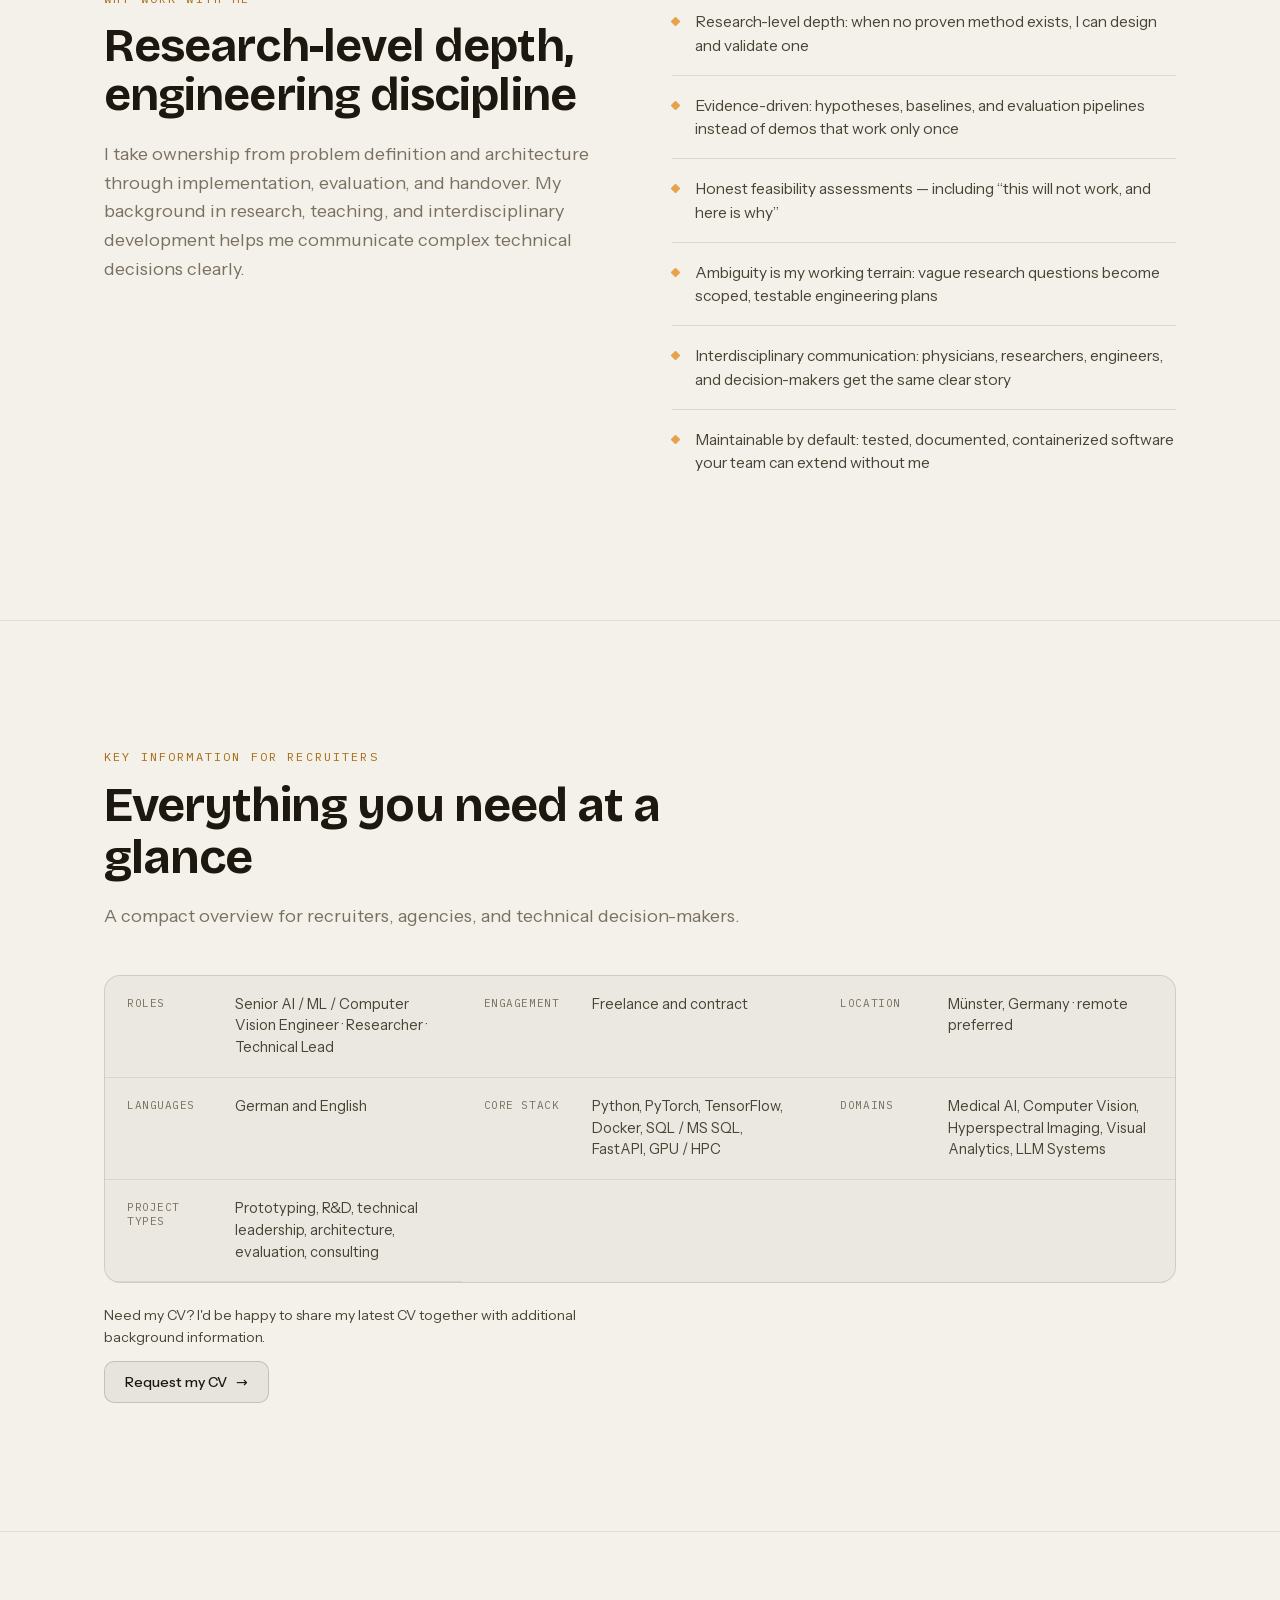
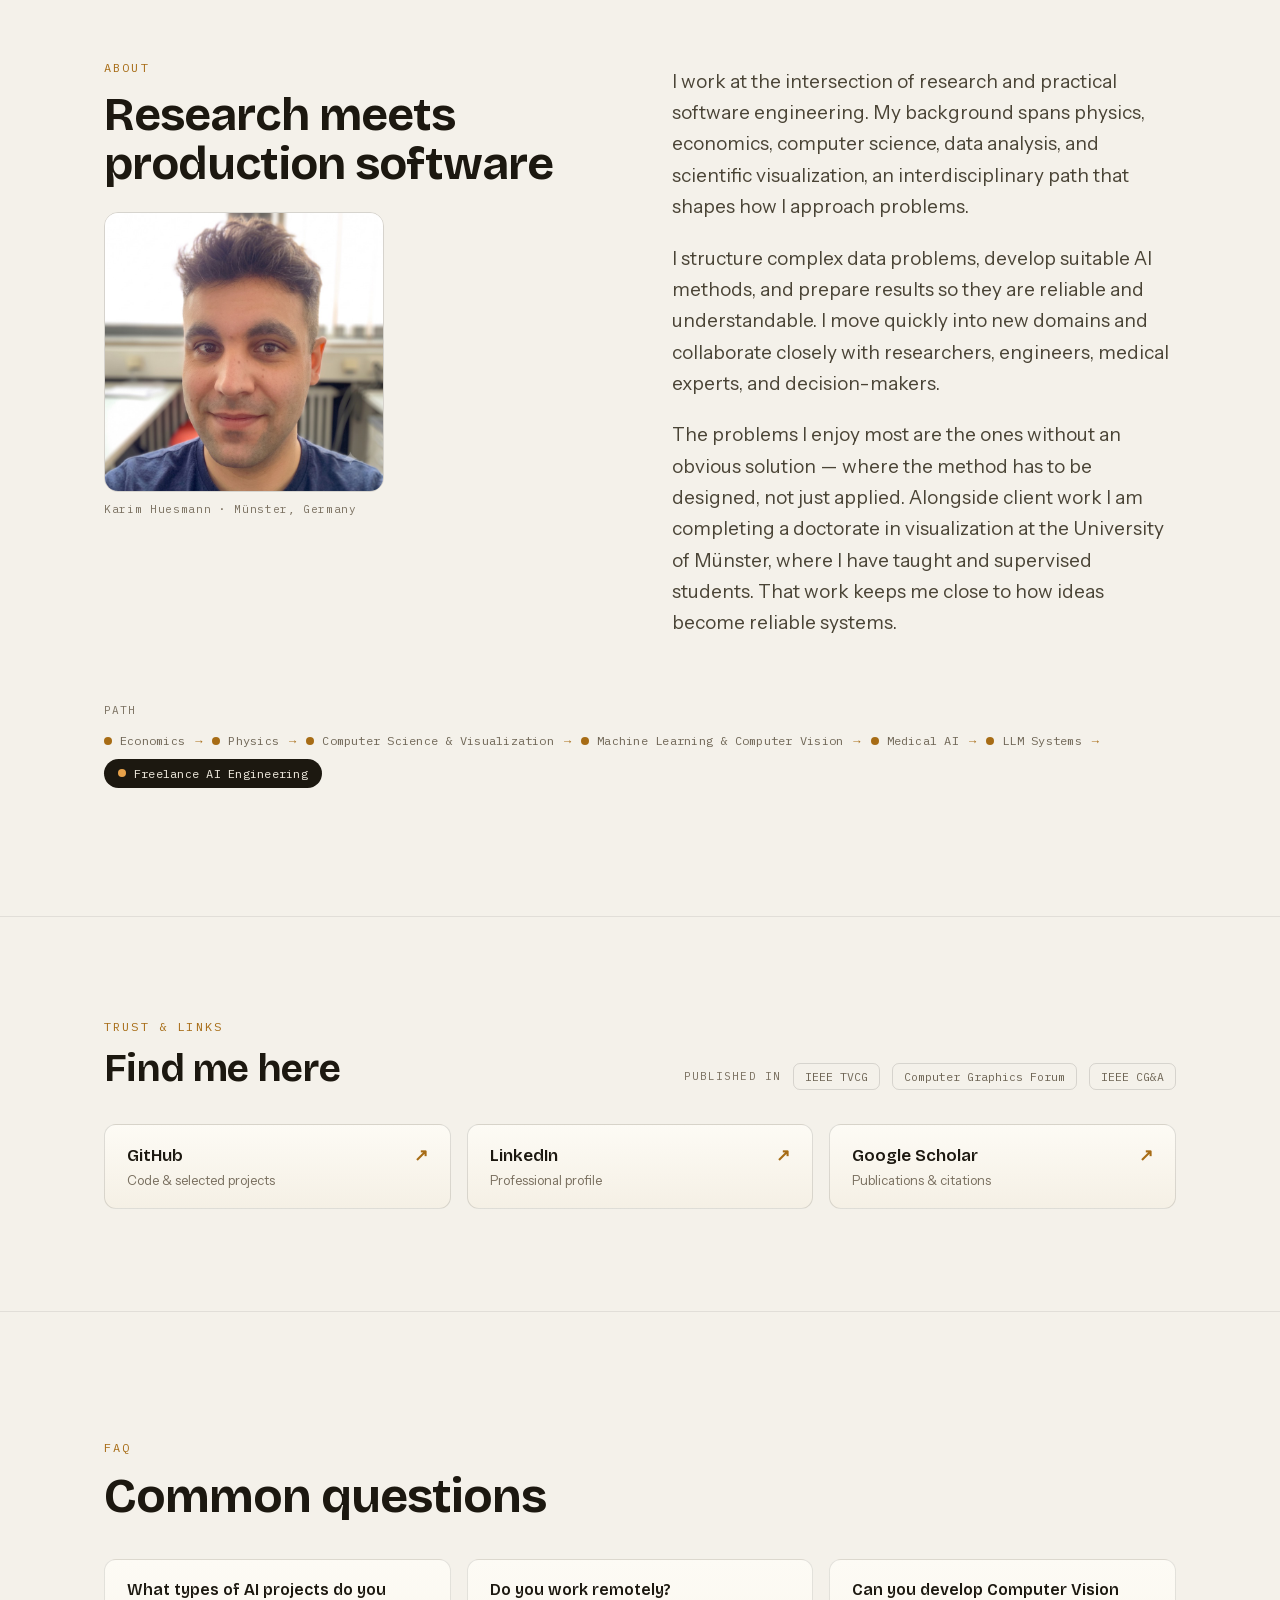
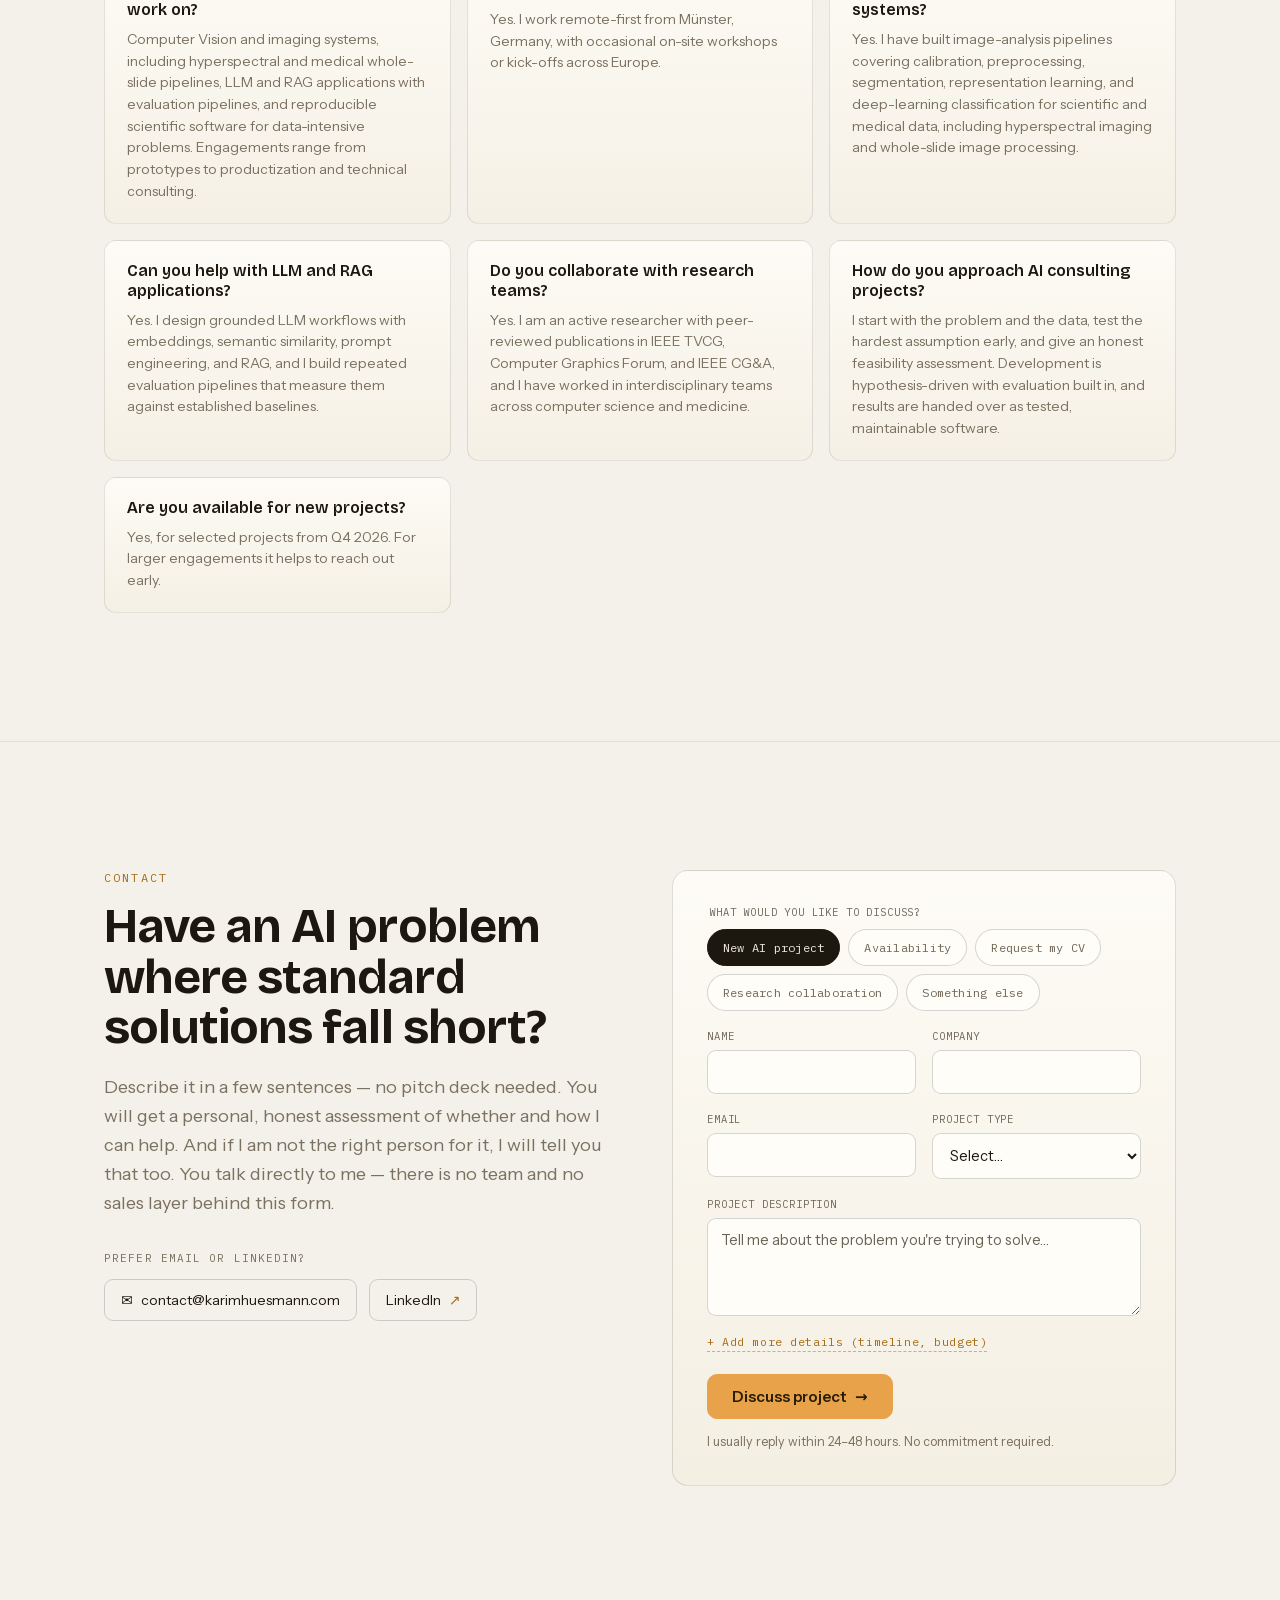
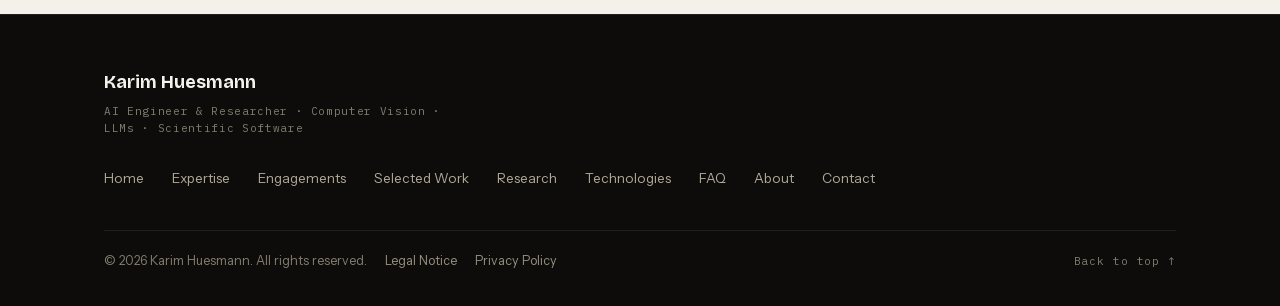
==== commit 607b4c4d: "added icpr" ====
--- a/index.html
+++ b/index.html
@@ -171,7 +171,7 @@
     </div>
     <div class="stat-cell">
       <span class="stat-num">3</span>
-      <span class="stat-label"><span data-de="Führende Journals:ICPR · IEEE TVCG · CGF · IEEE CG&amp;A">leading journals: ICPR · IEEE TVCG · CGF · IEEE CG&amp;A</span></span>
+      <span class="stat-label"><span data-de="Führende Journals: ICPR · IEEE TVCG · CGF · IEEE CG&amp;A">leading journals: ICPR · IEEE TVCG · CGF · IEEE CG&amp;A</span></span>
     </div>
     <div class="stat-cell">
       <span class="stat-num">5</span>
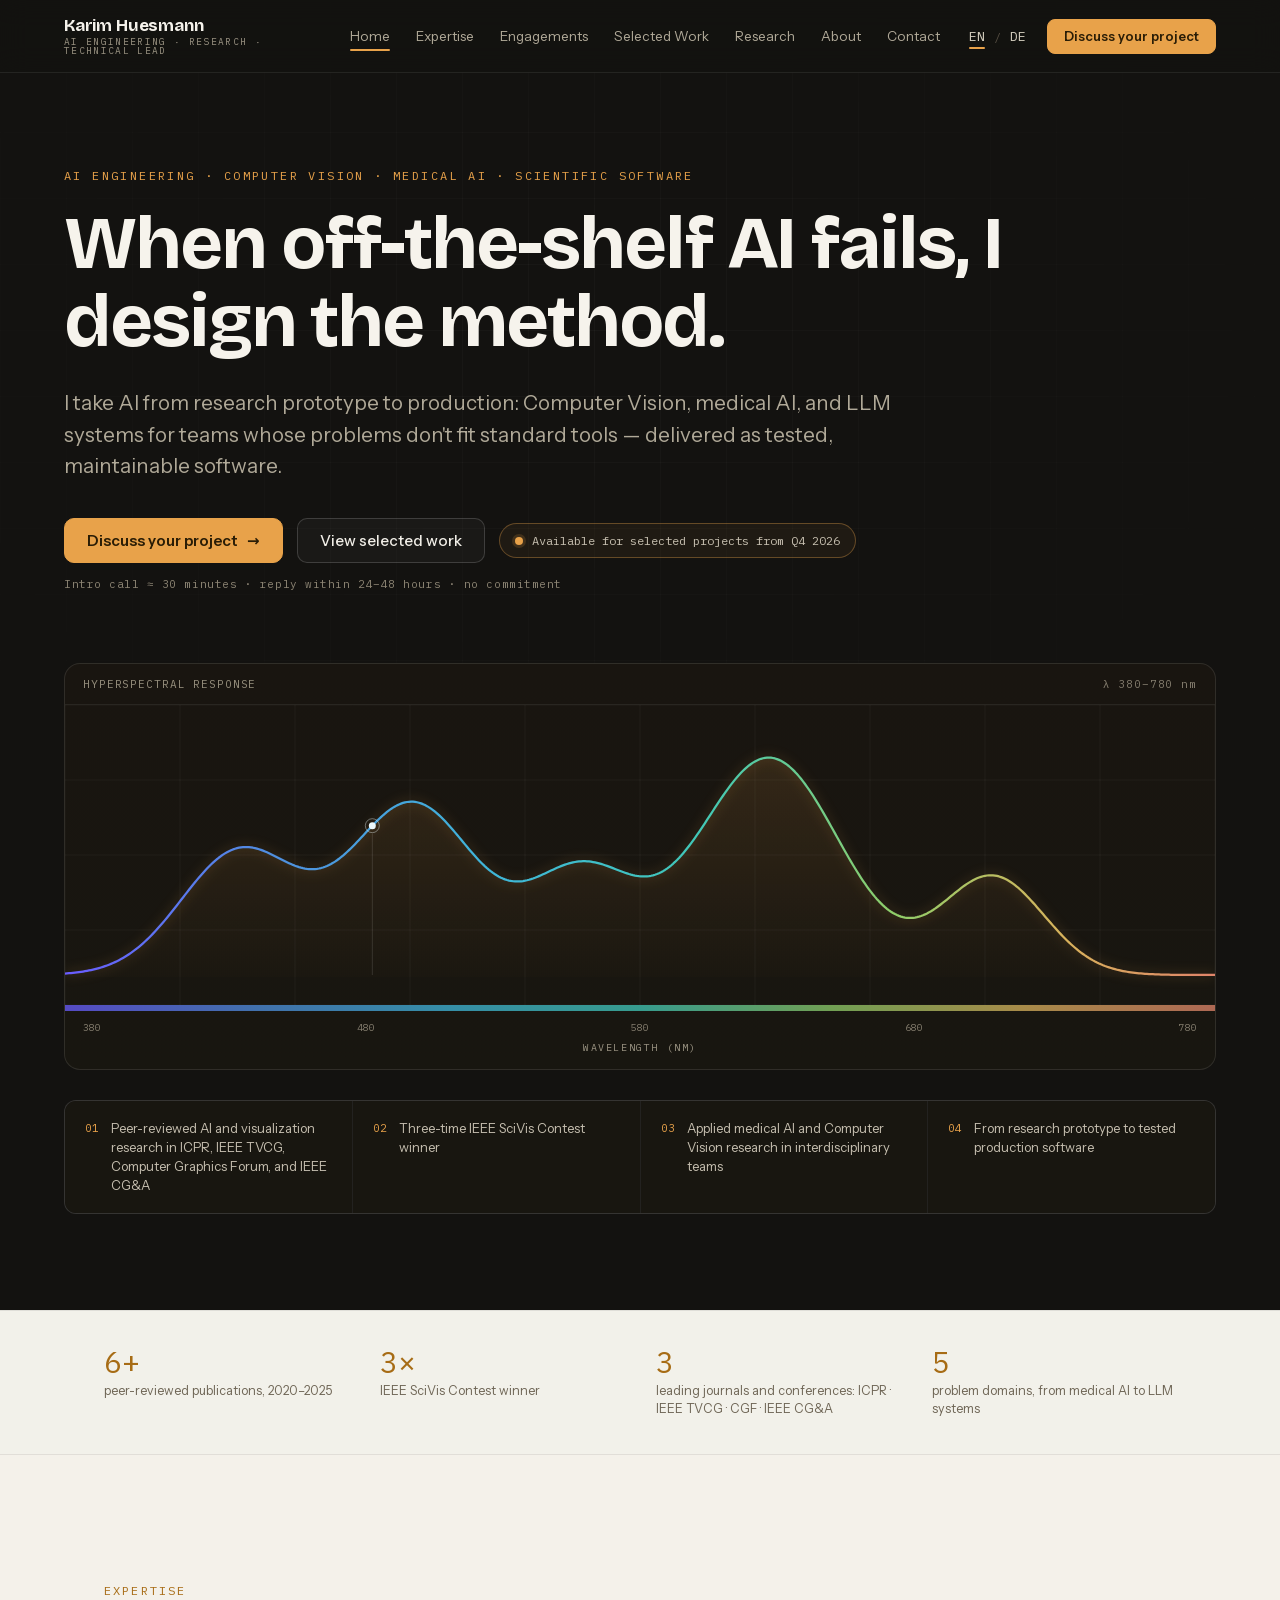
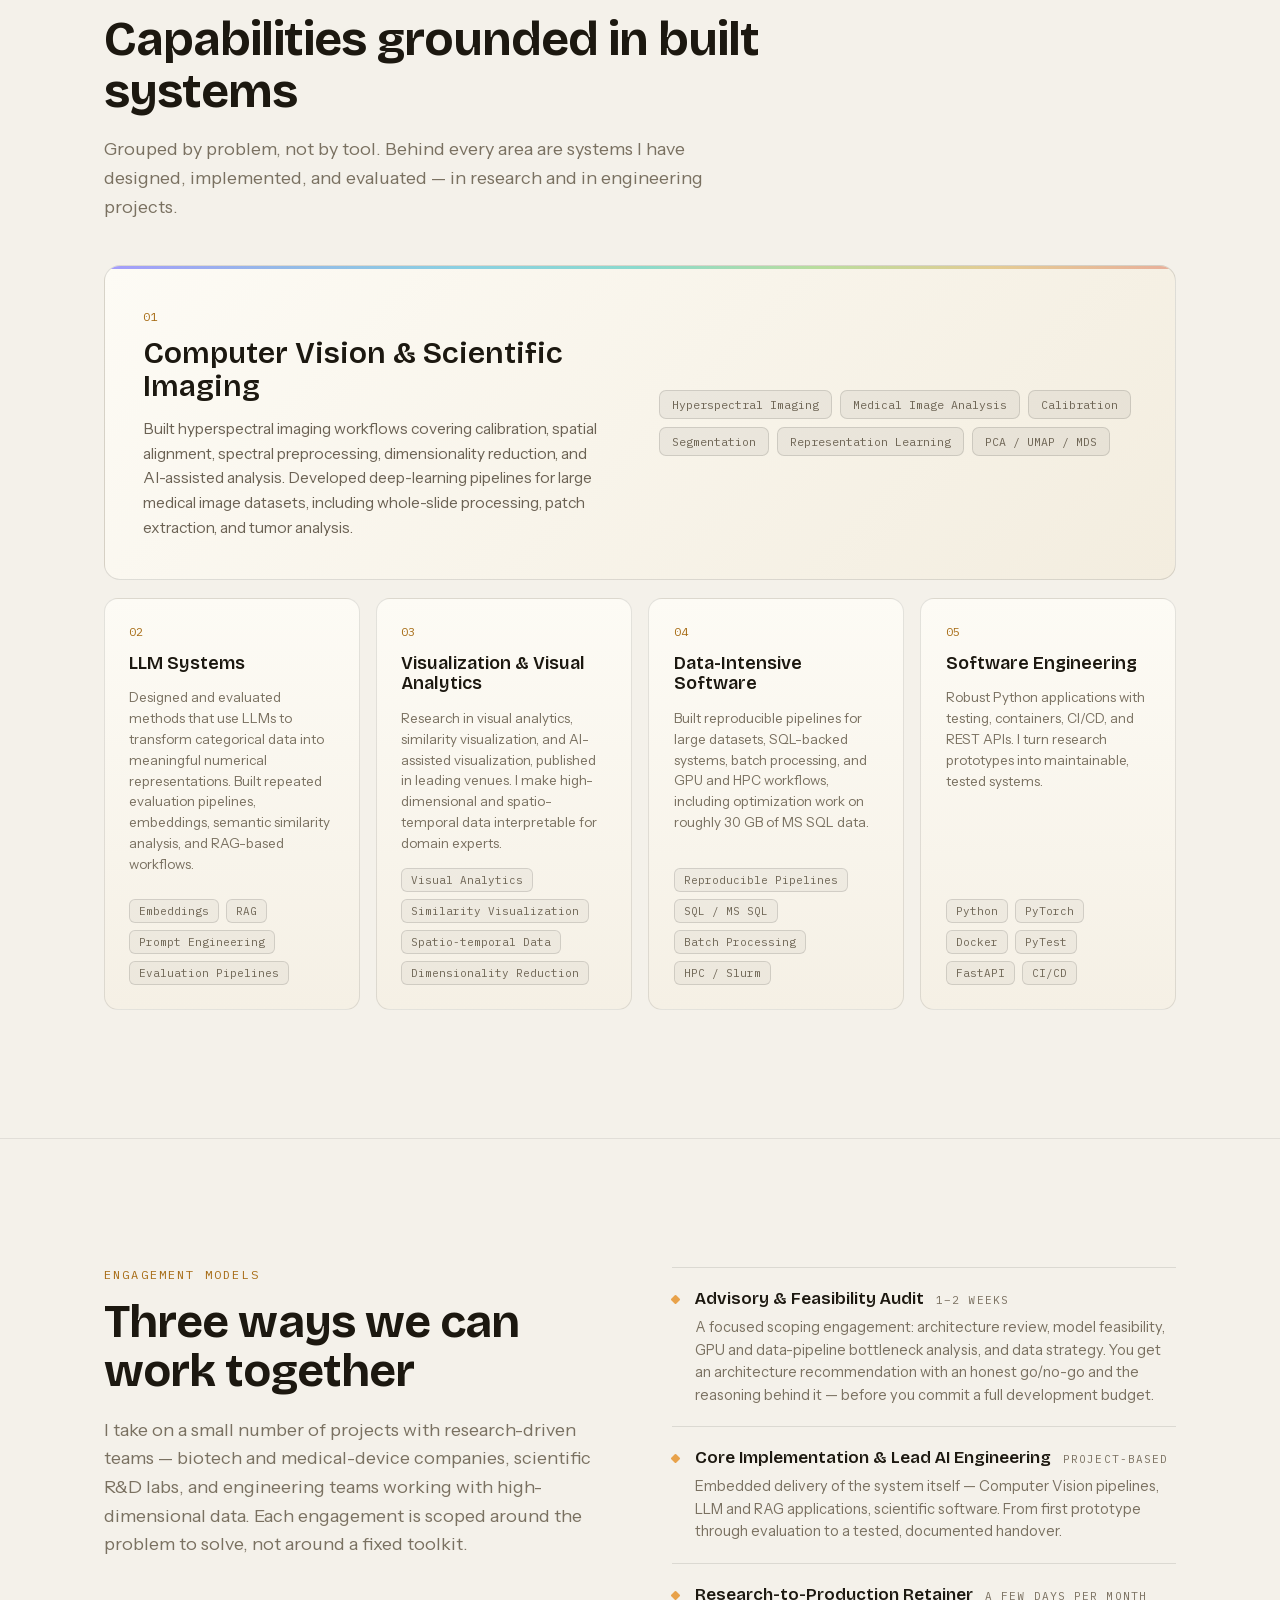
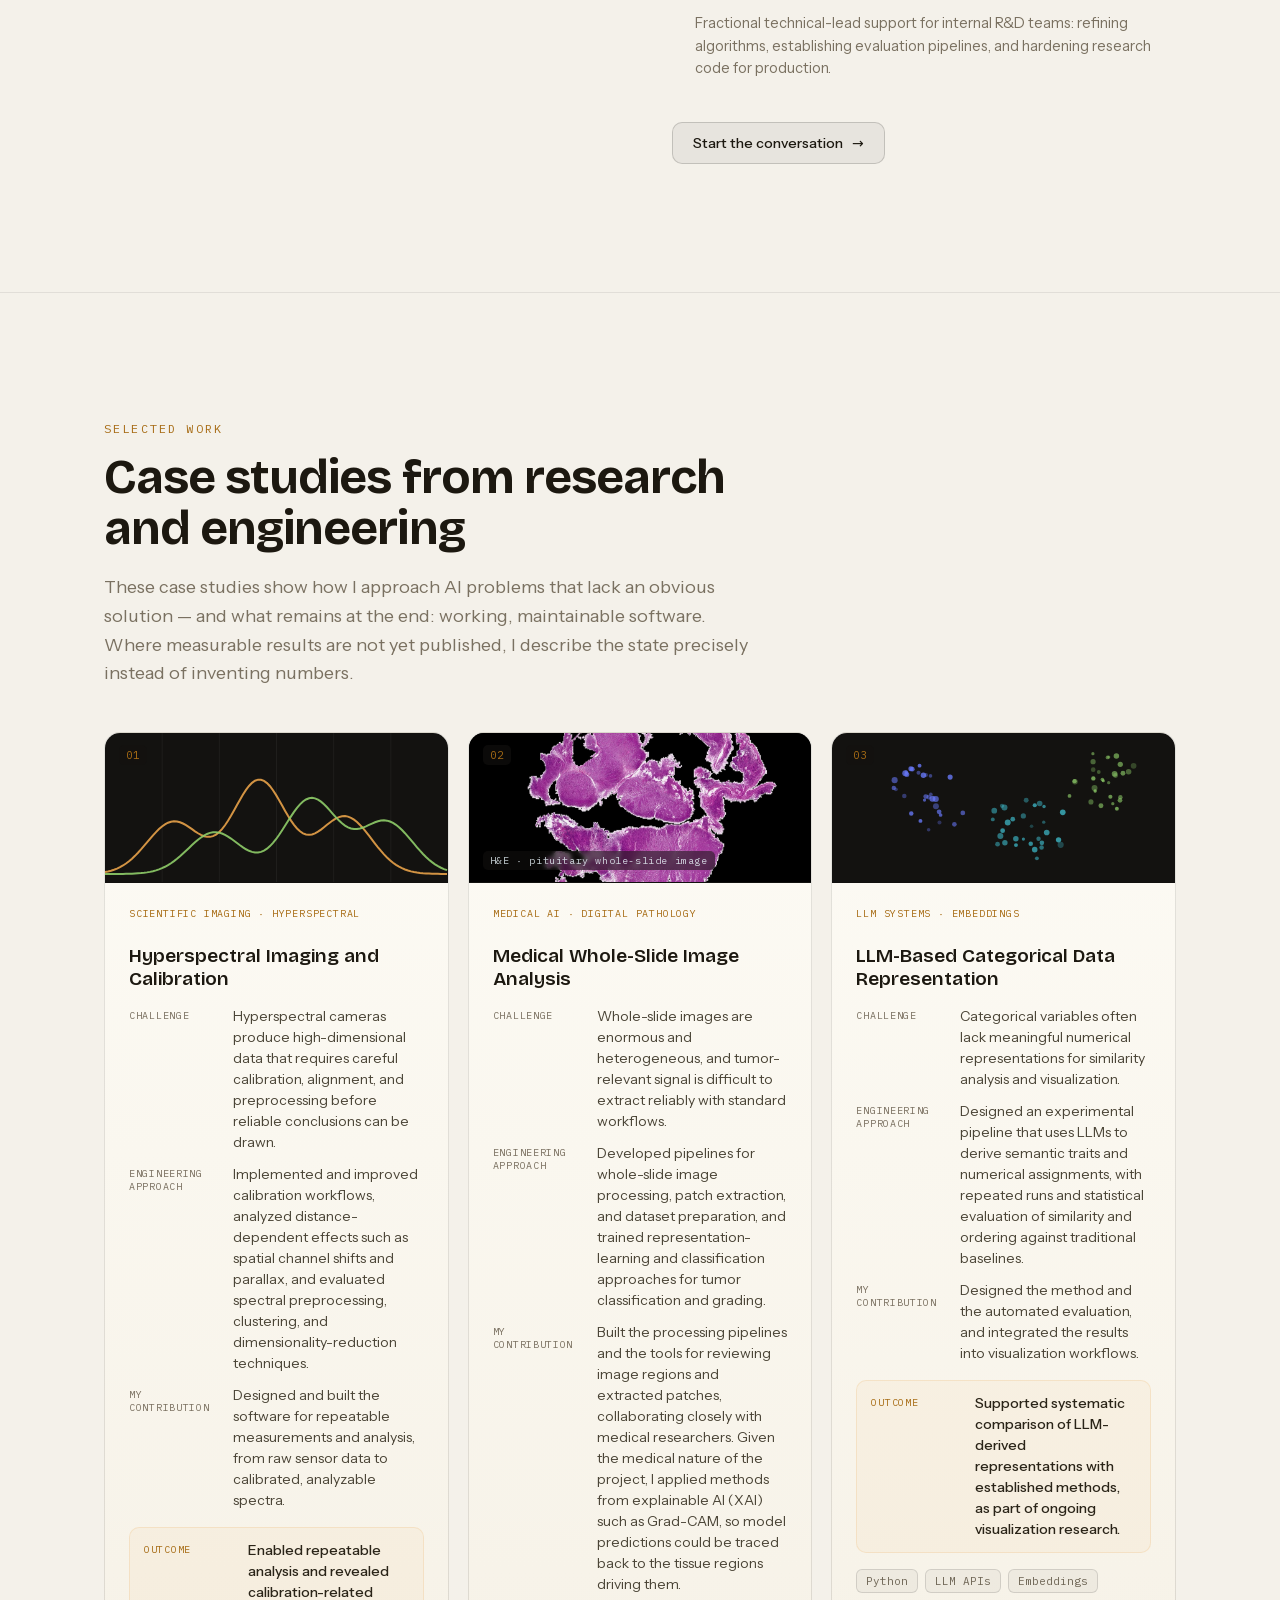
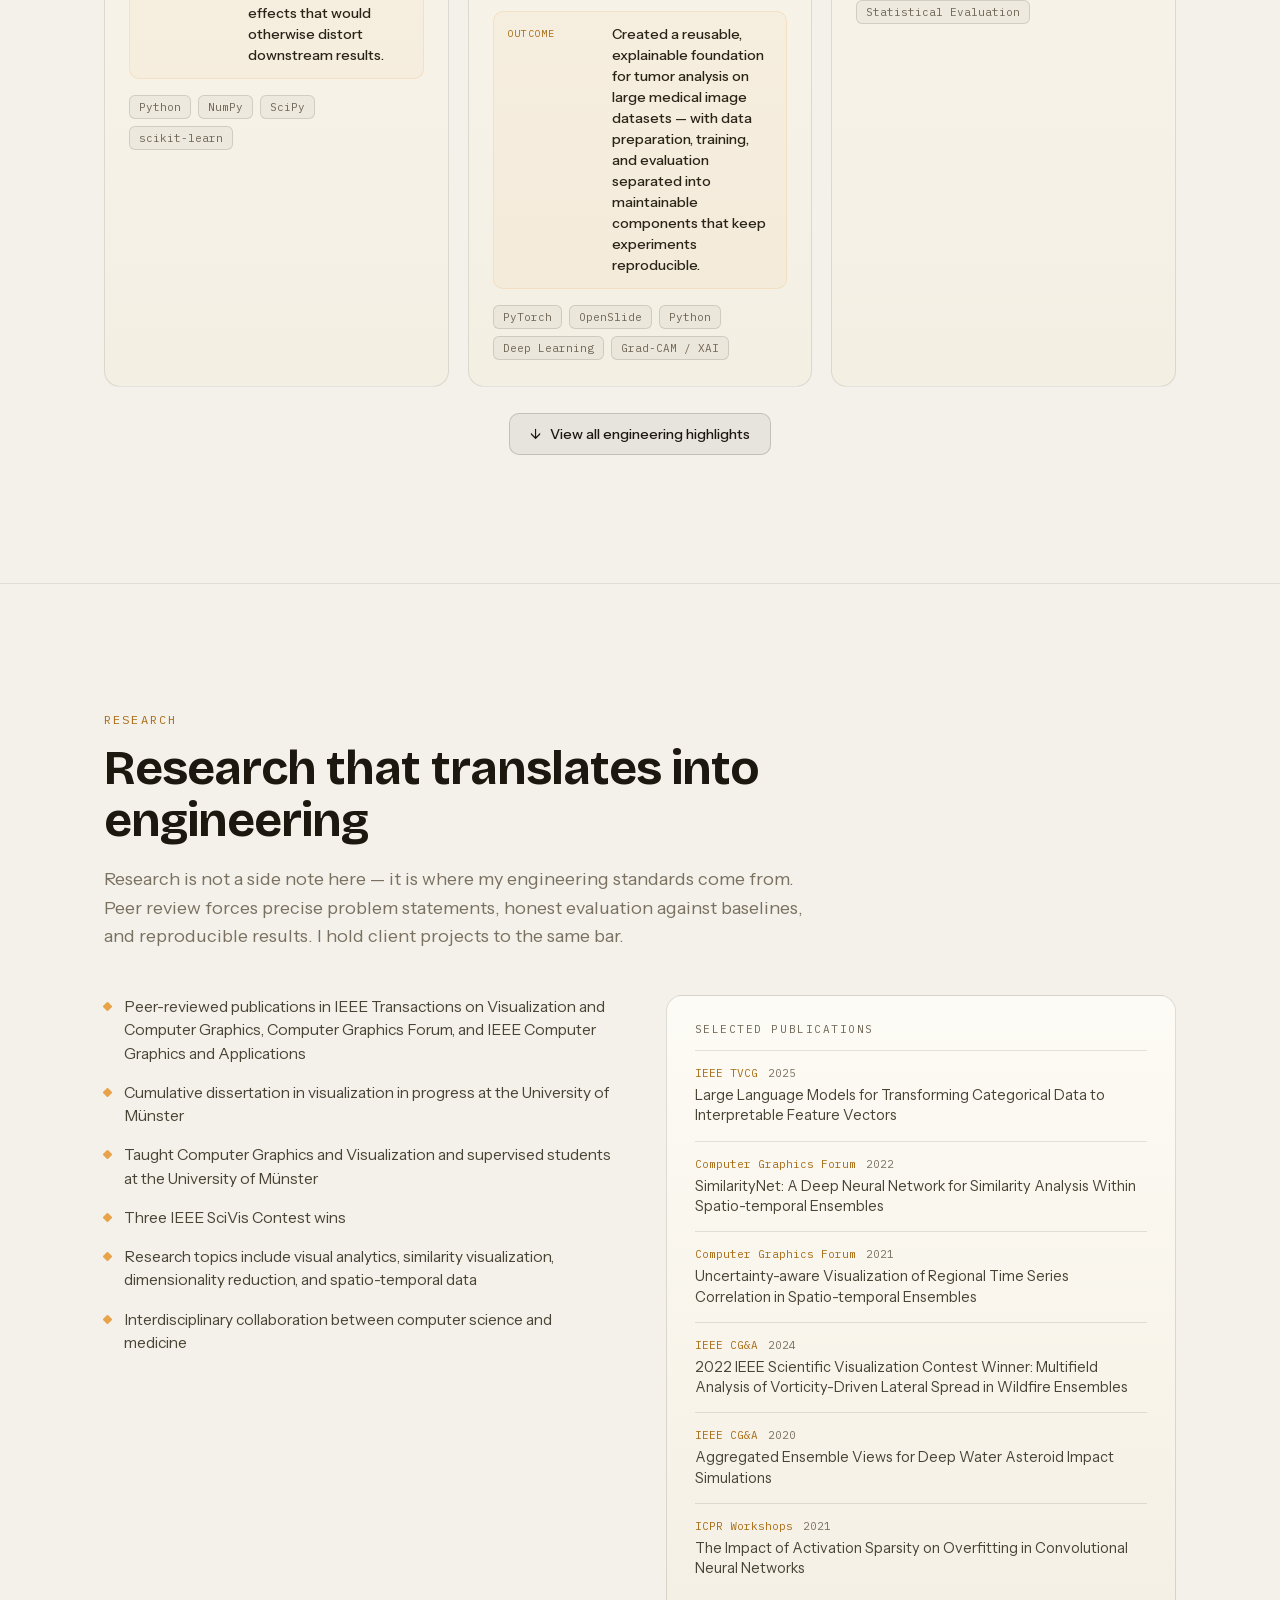
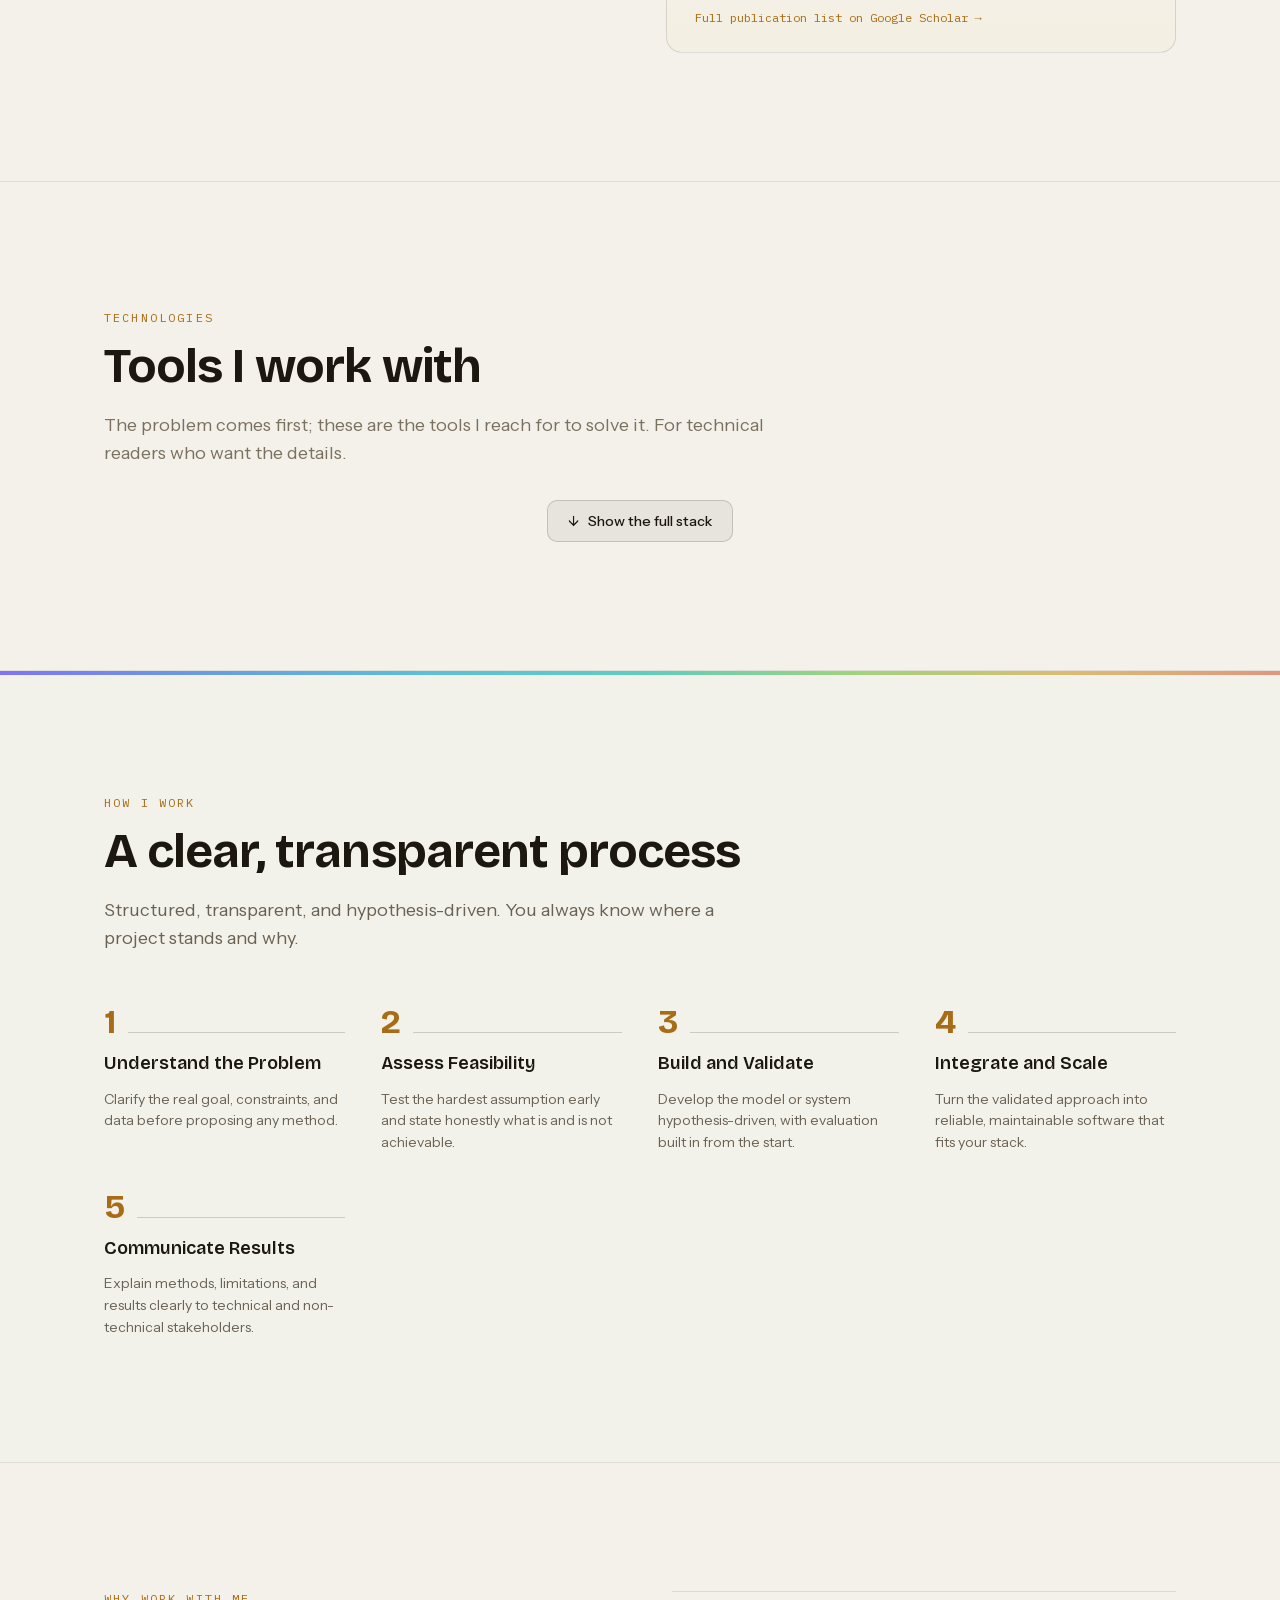
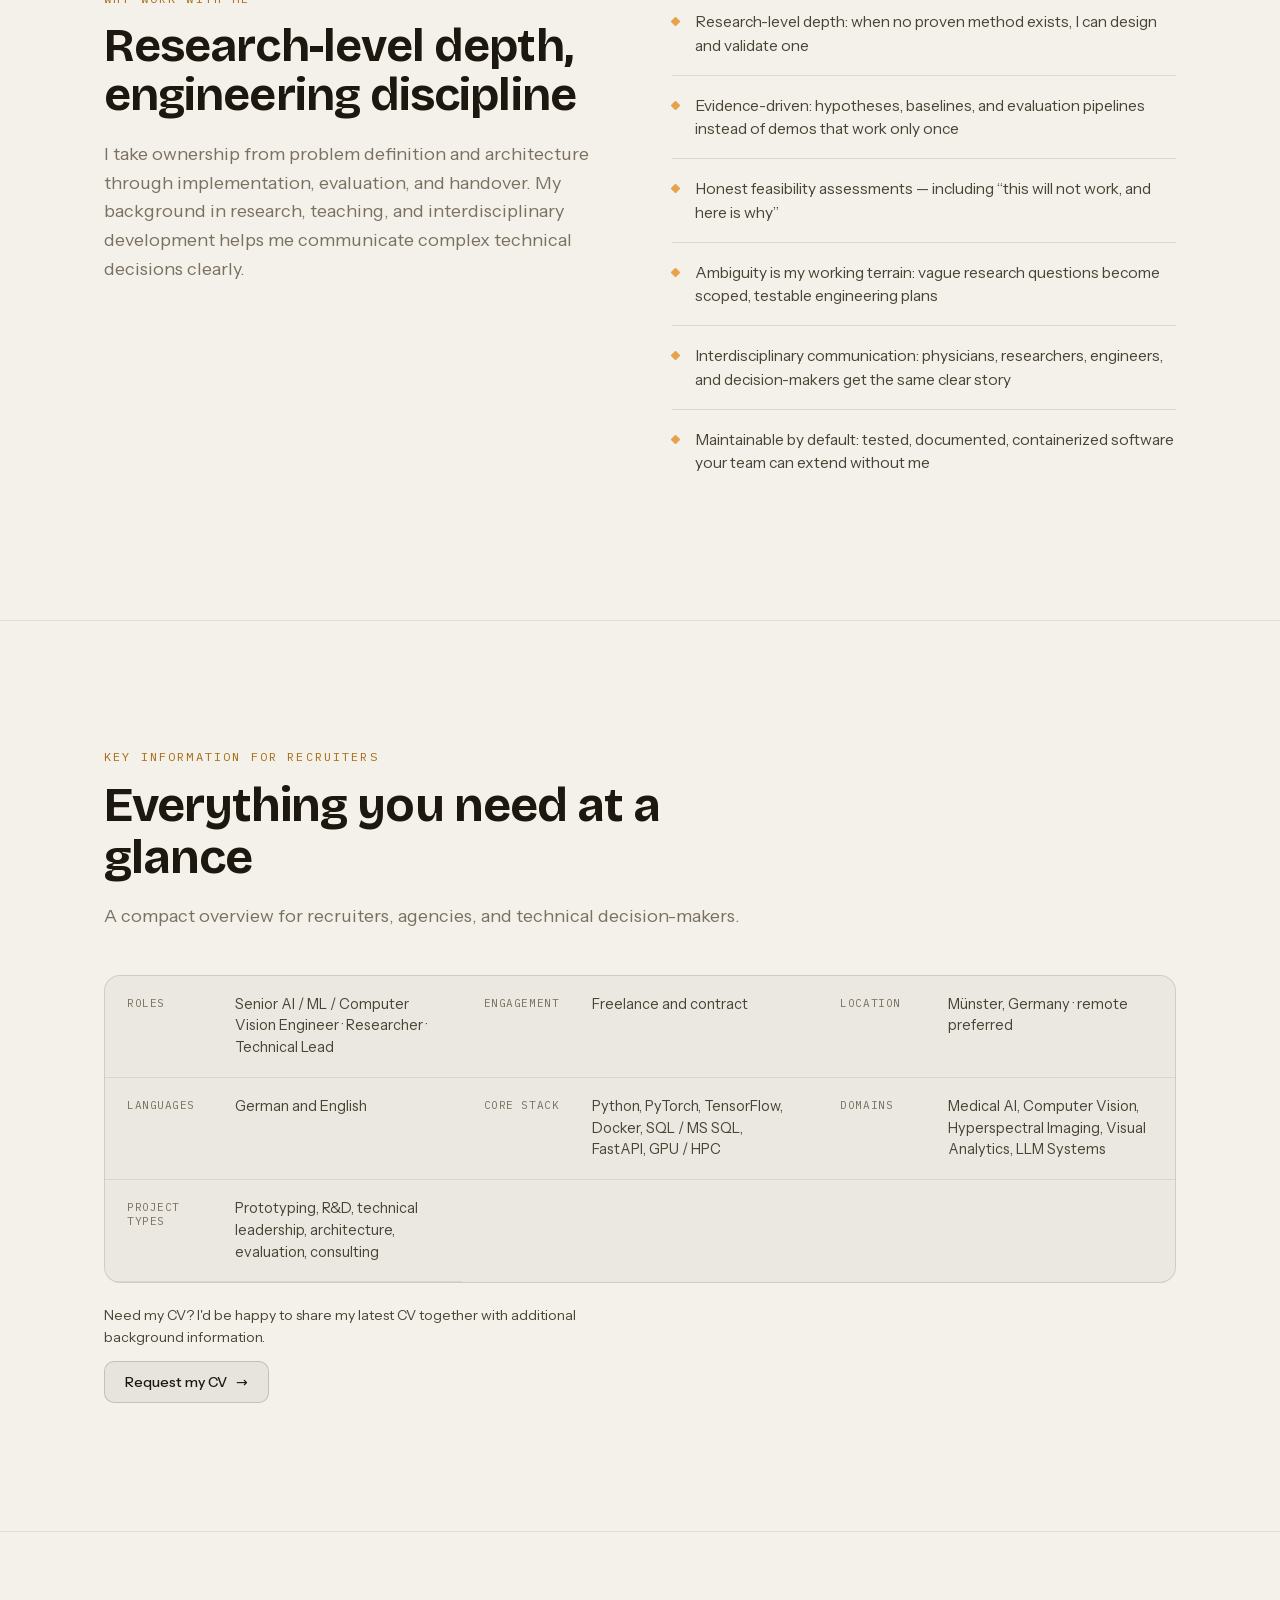
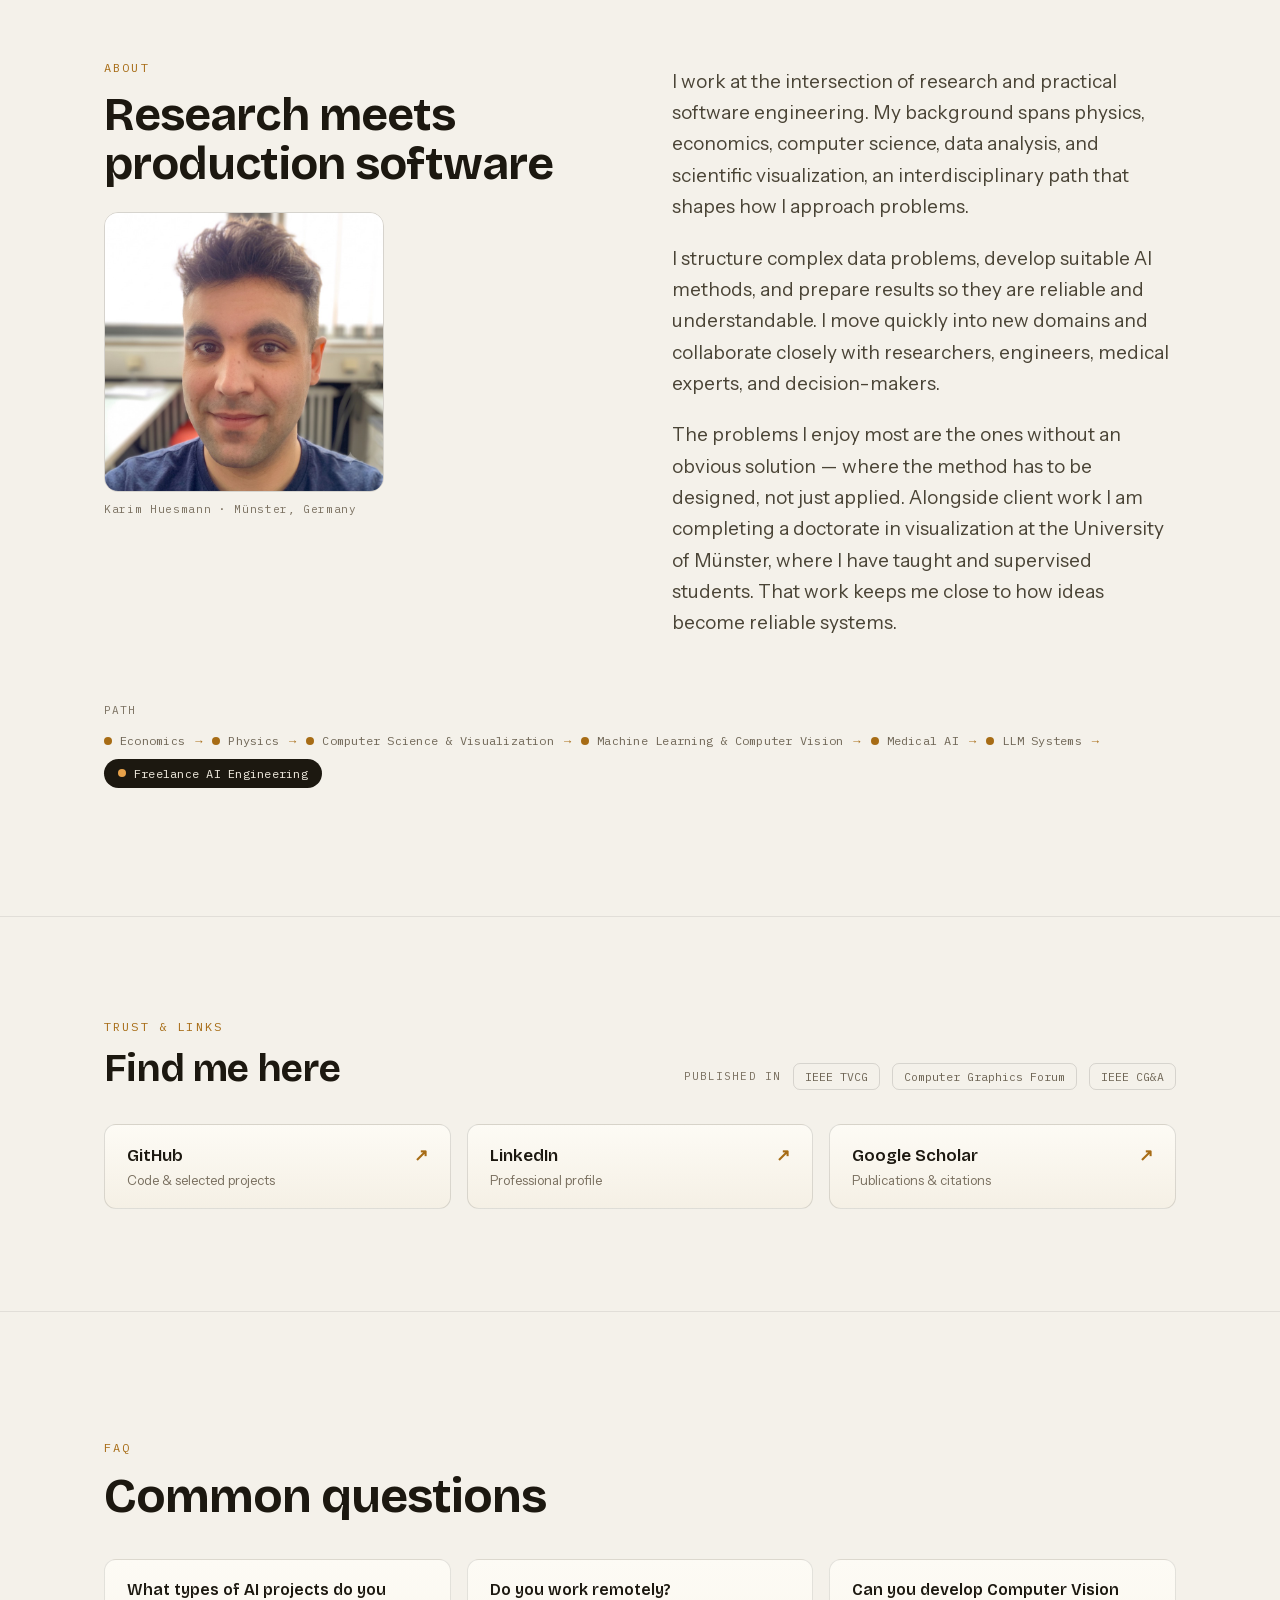
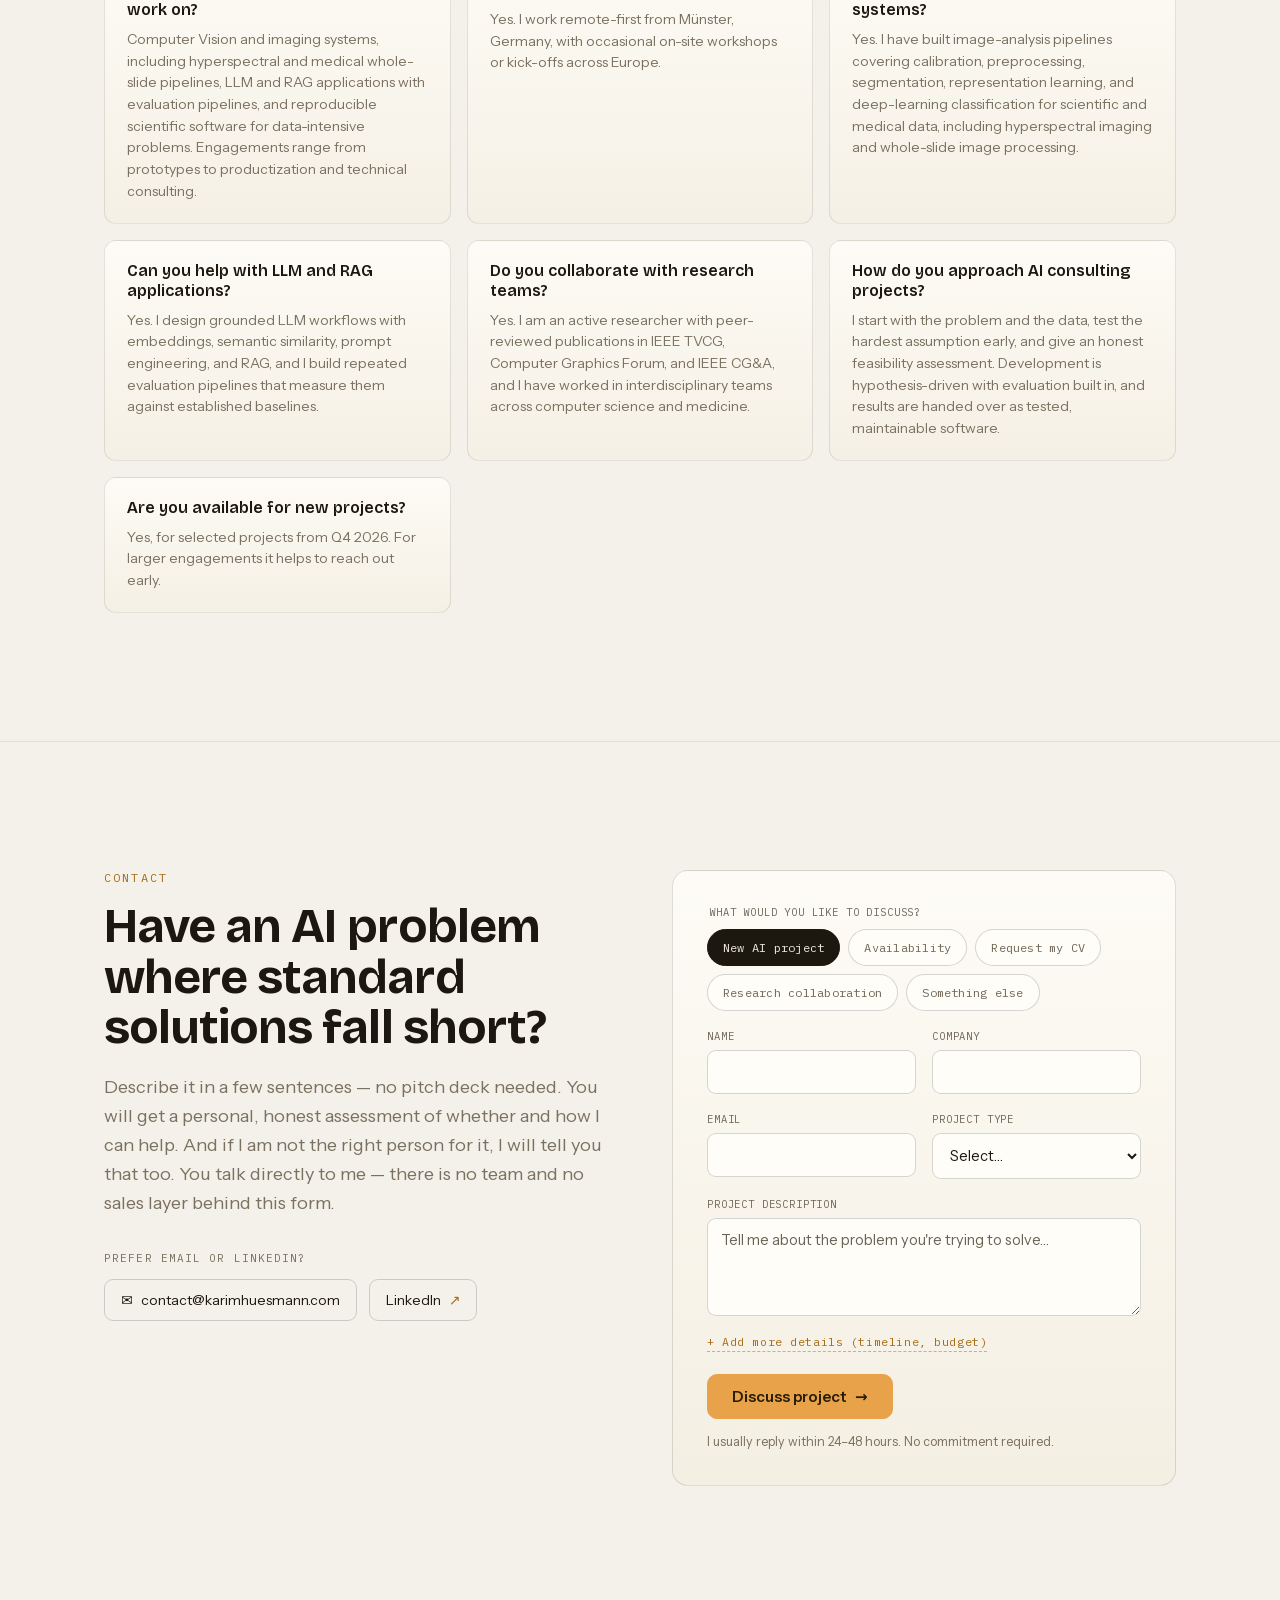
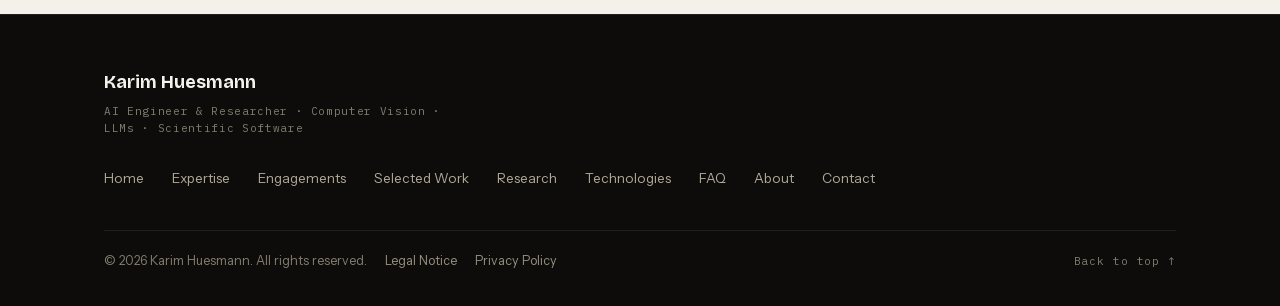
==== commit 8ec4d315: "added icpr" ====
--- a/index.html
+++ b/index.html
@@ -171,7 +171,7 @@
     </div>
     <div class="stat-cell">
       <span class="stat-num">3</span>
-      <span class="stat-label"><span data-de="Führende Journals: ICPR · IEEE TVCG · CGF · IEEE CG&amp;A">leading journals: ICPR · IEEE TVCG · CGF · IEEE CG&amp;A</span></span>
+      <span class="stat-label"><span data-de="Führende Journals und Konferenzen: ICPR · IEEE TVCG · CGF · IEEE CG&amp;A">leading journals and conferences: ICPR · IEEE TVCG · CGF · IEEE CG&amp;A</span></span>
     </div>
     <div class="stat-cell">
       <span class="stat-num">5</span>
